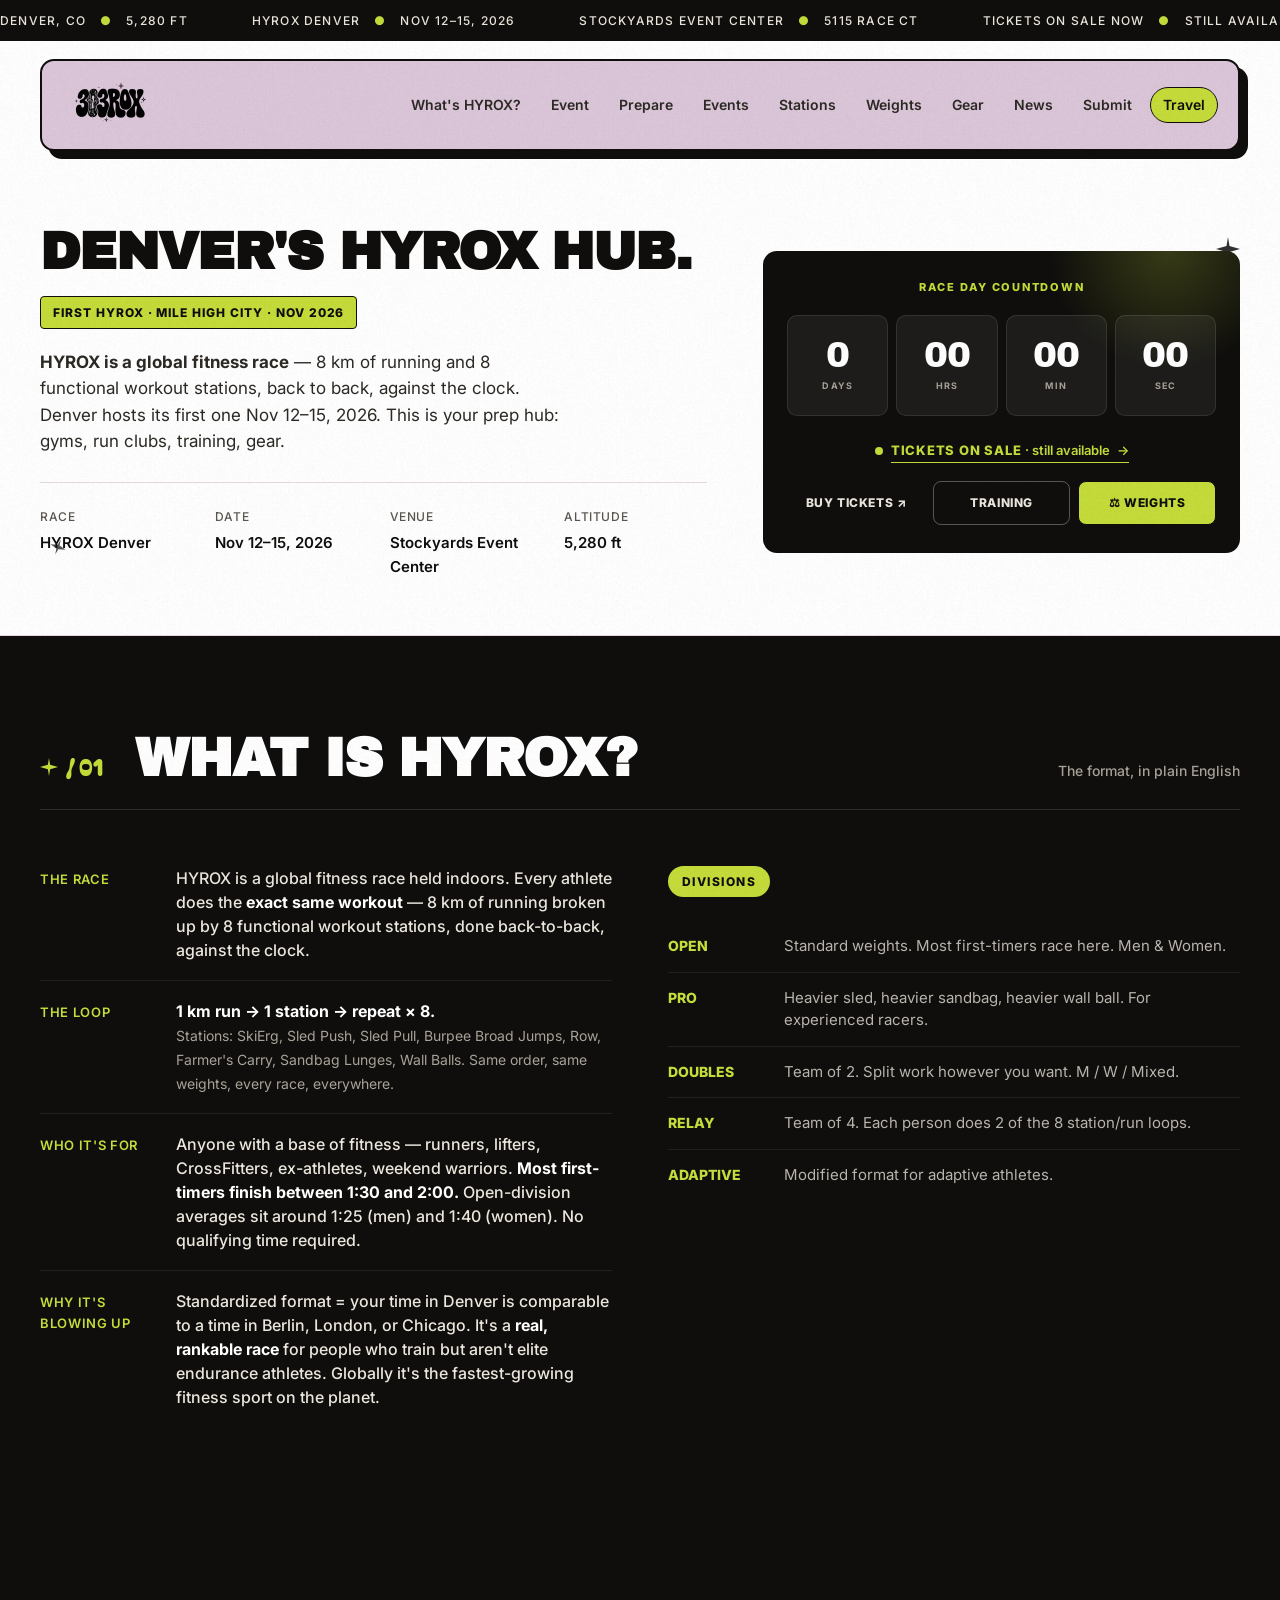
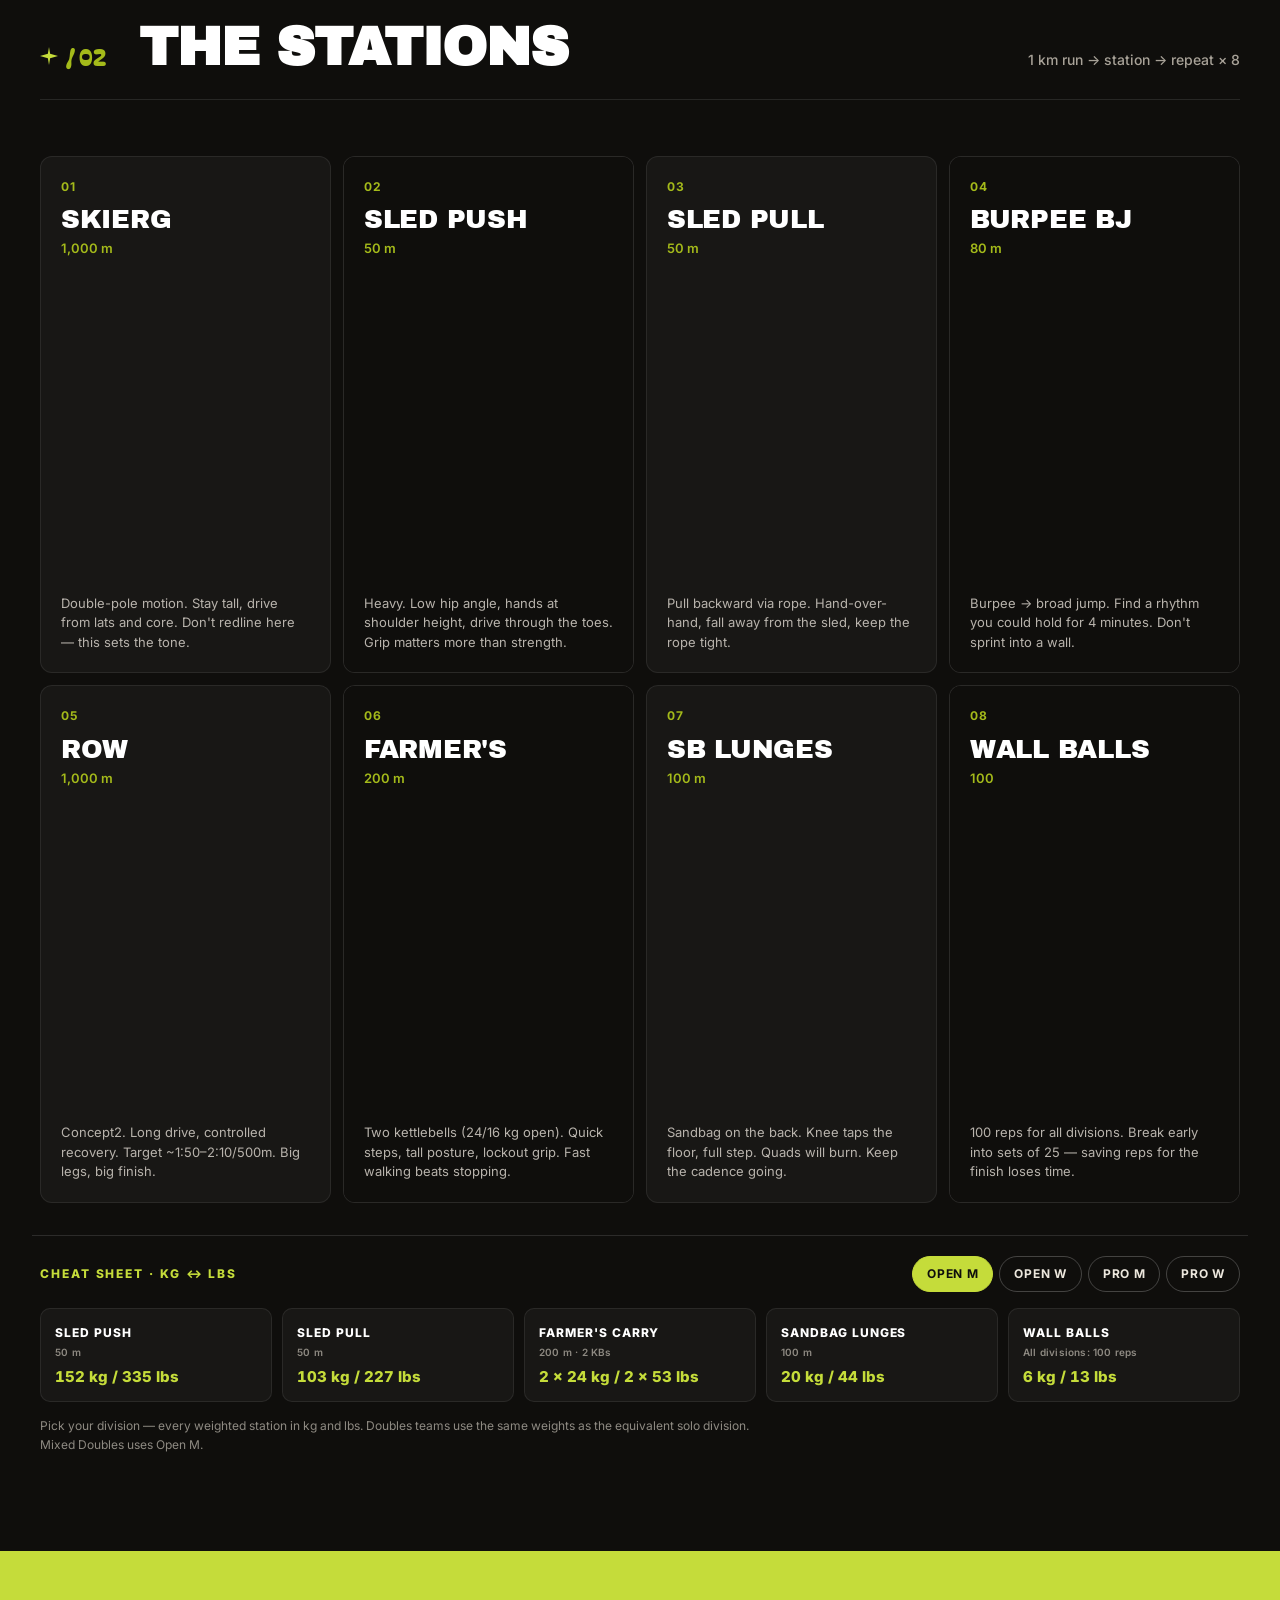
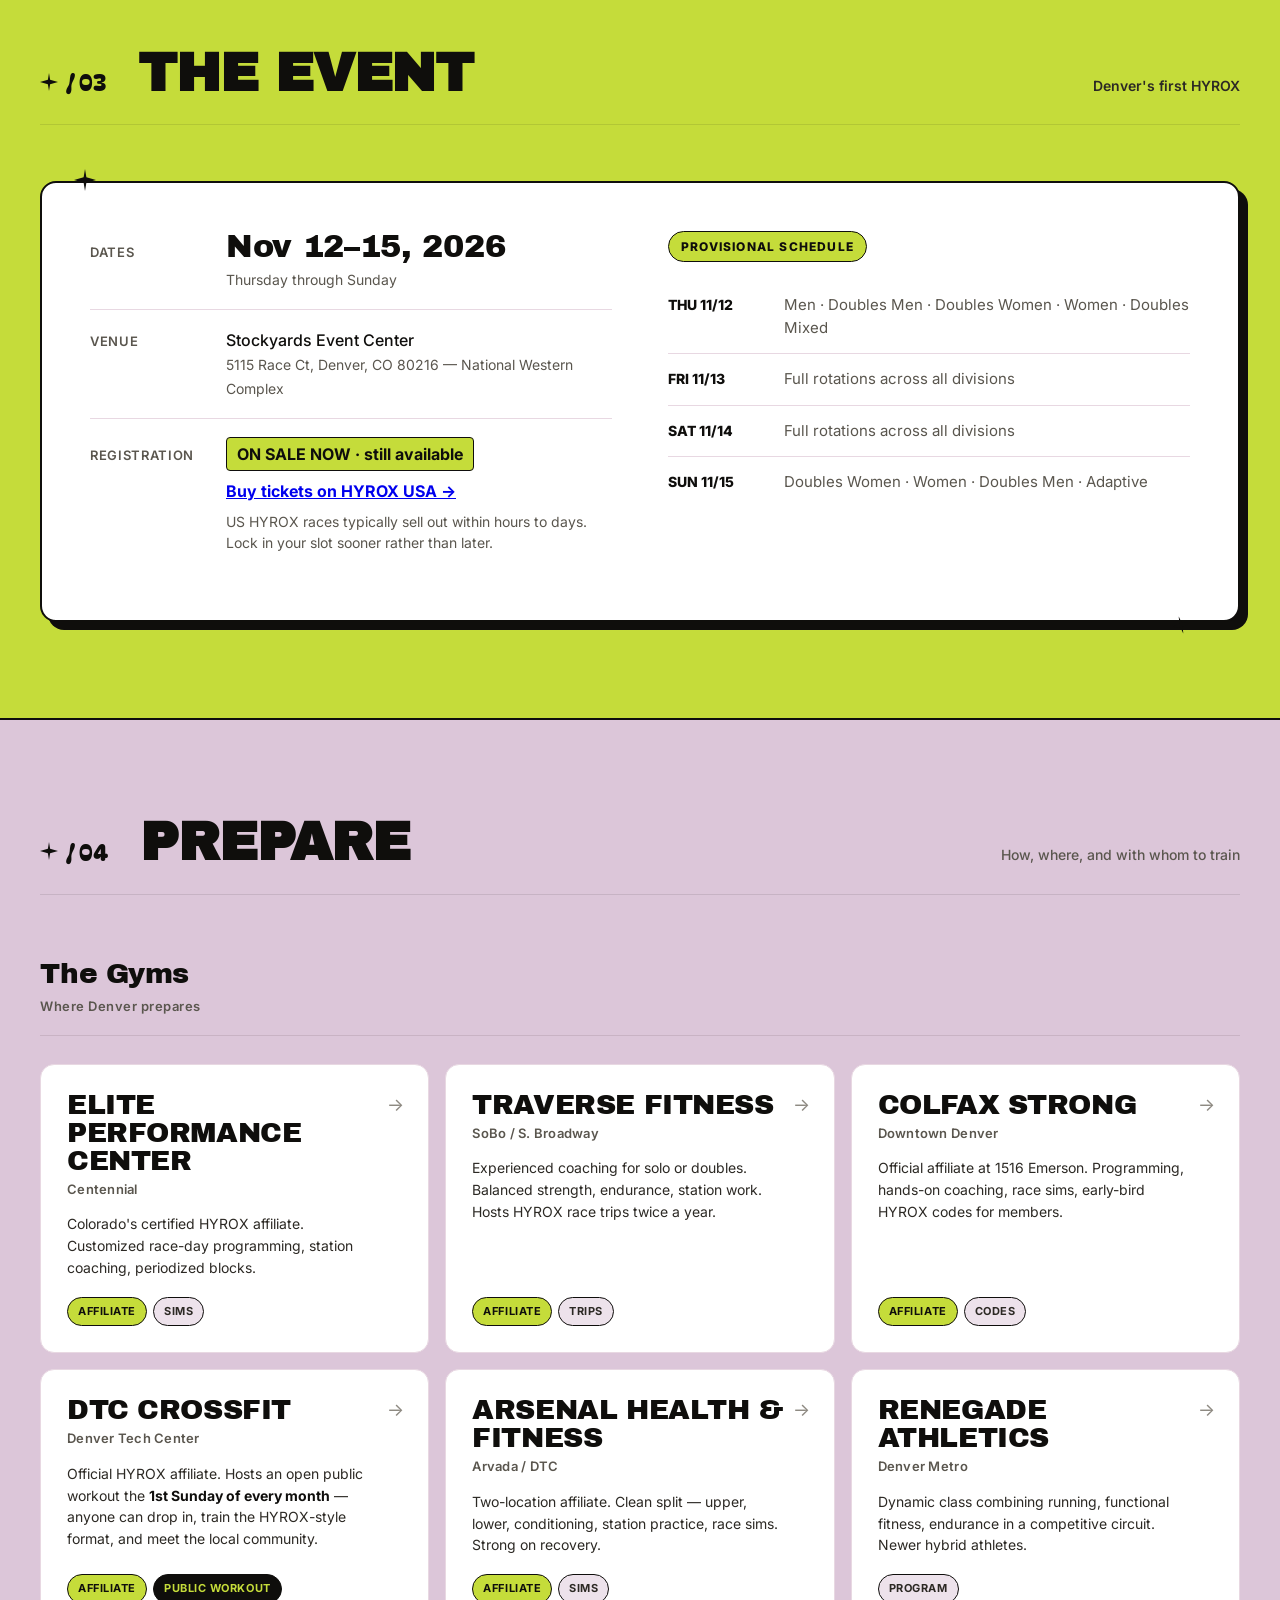
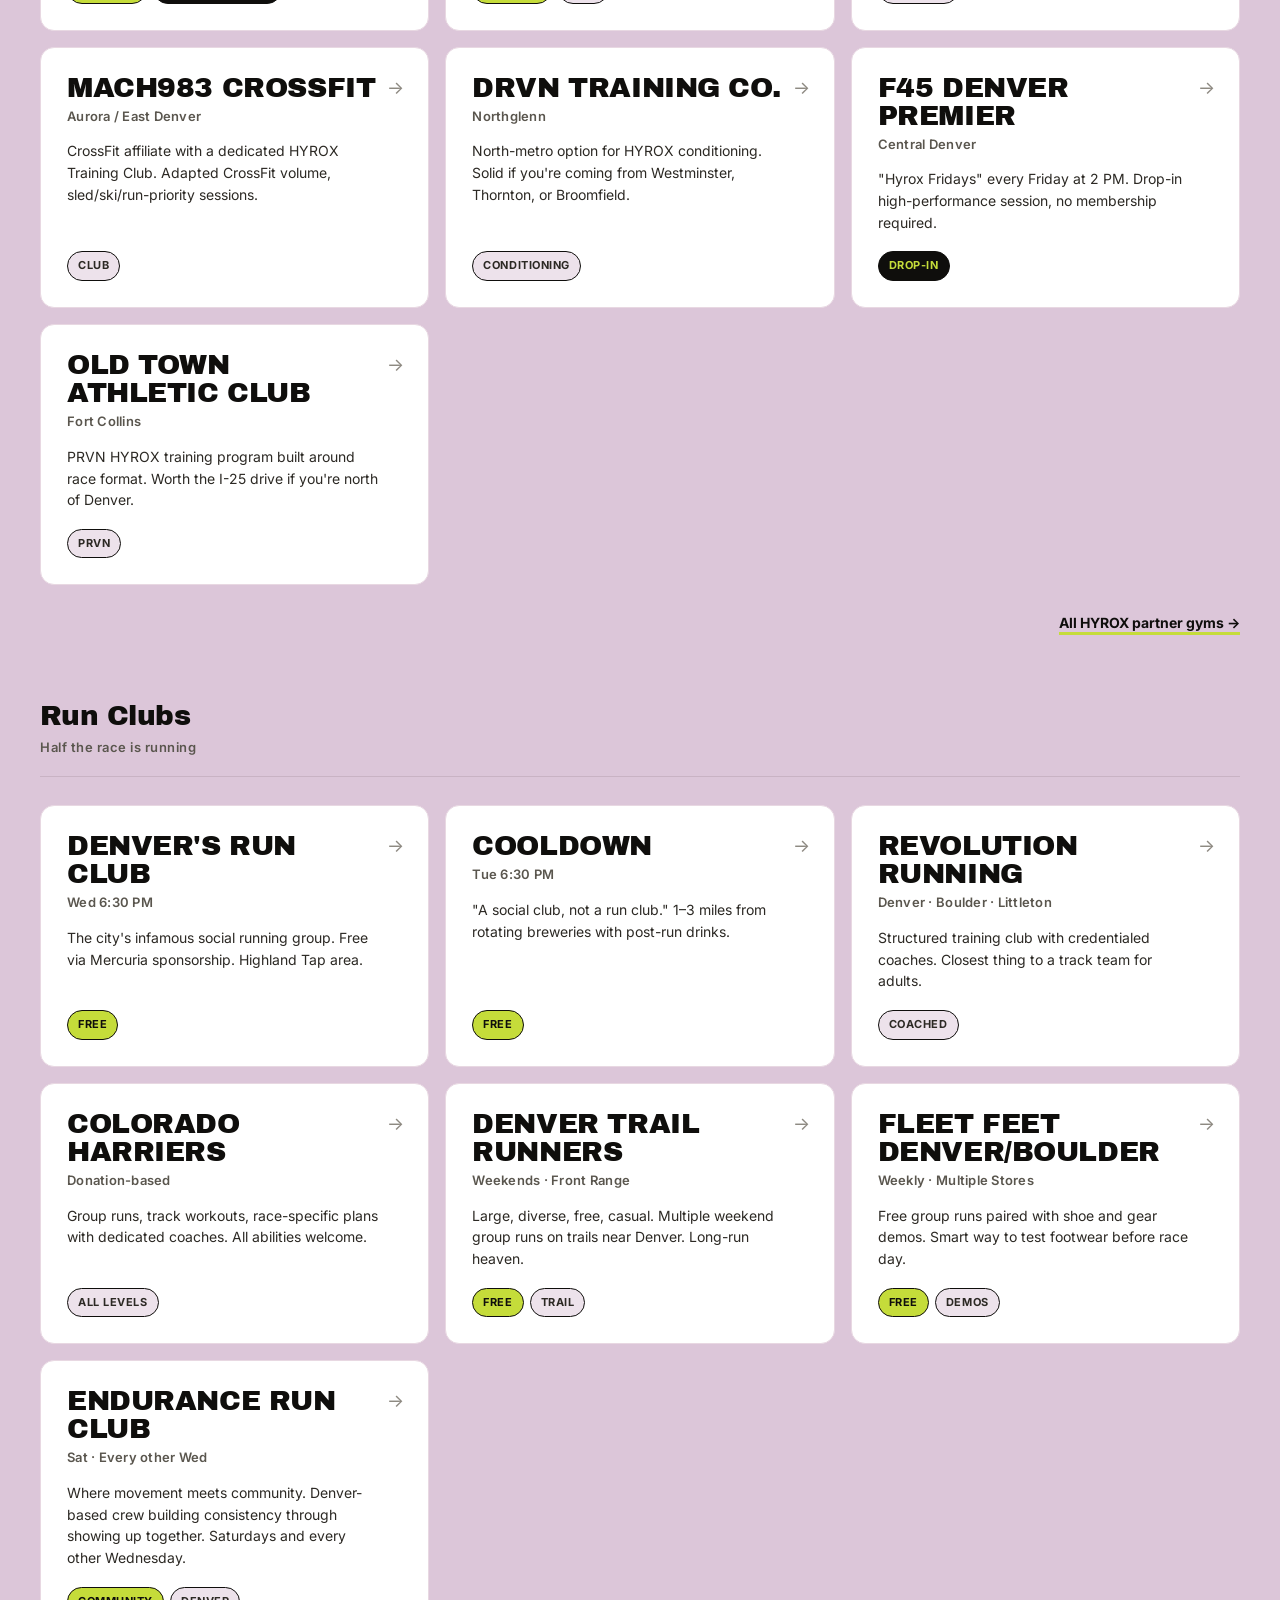
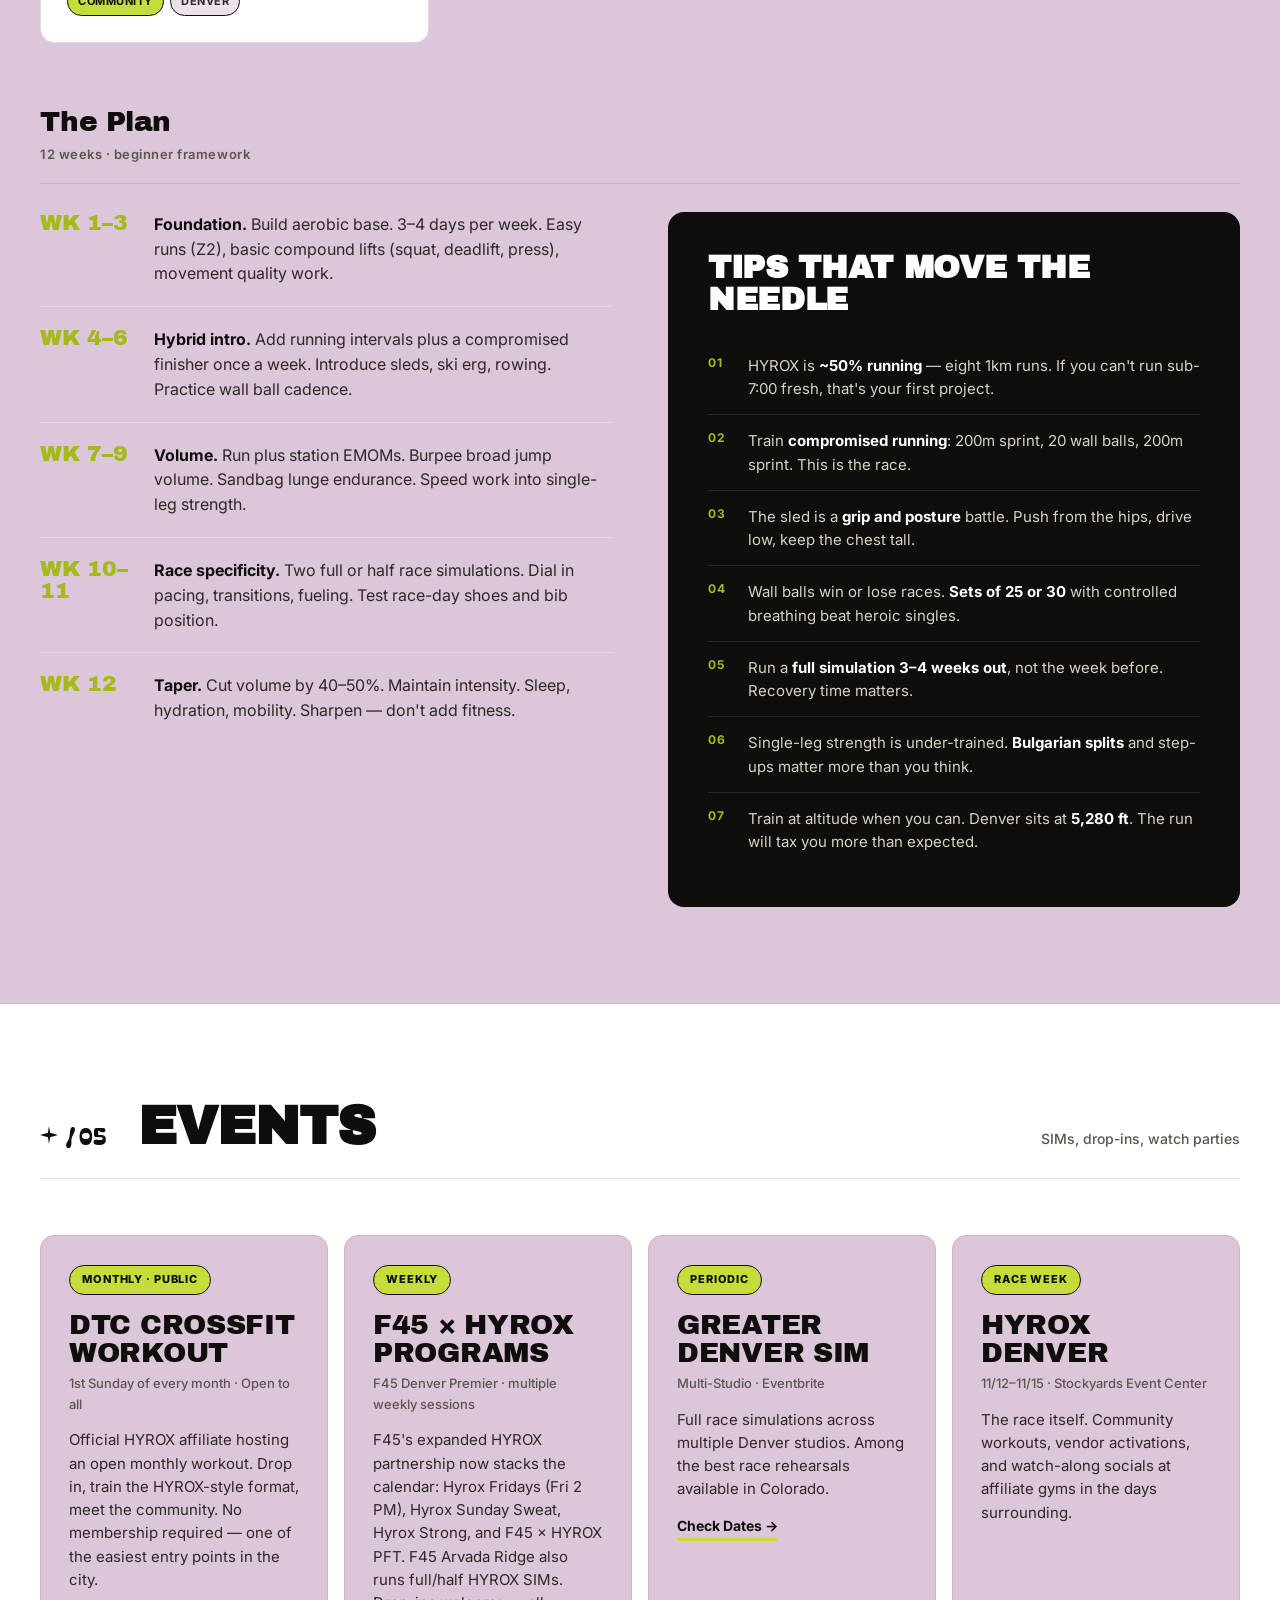
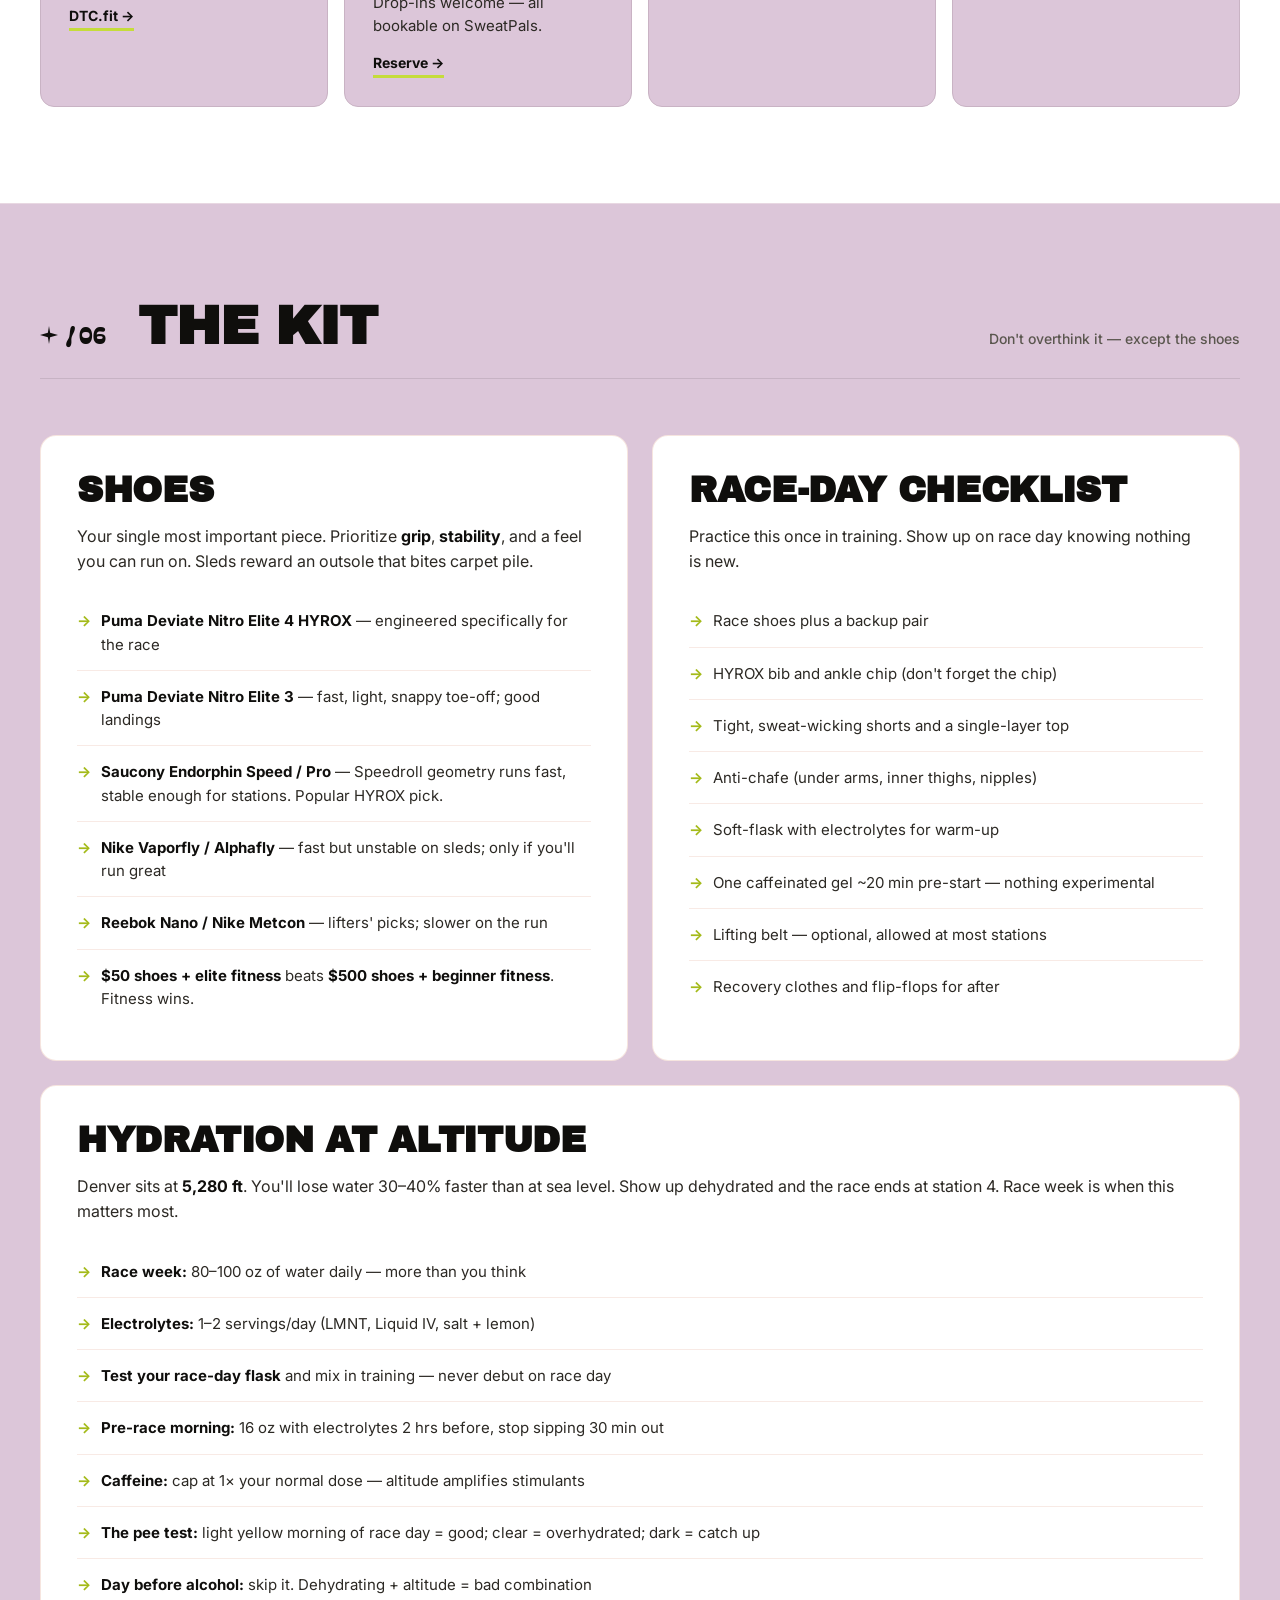
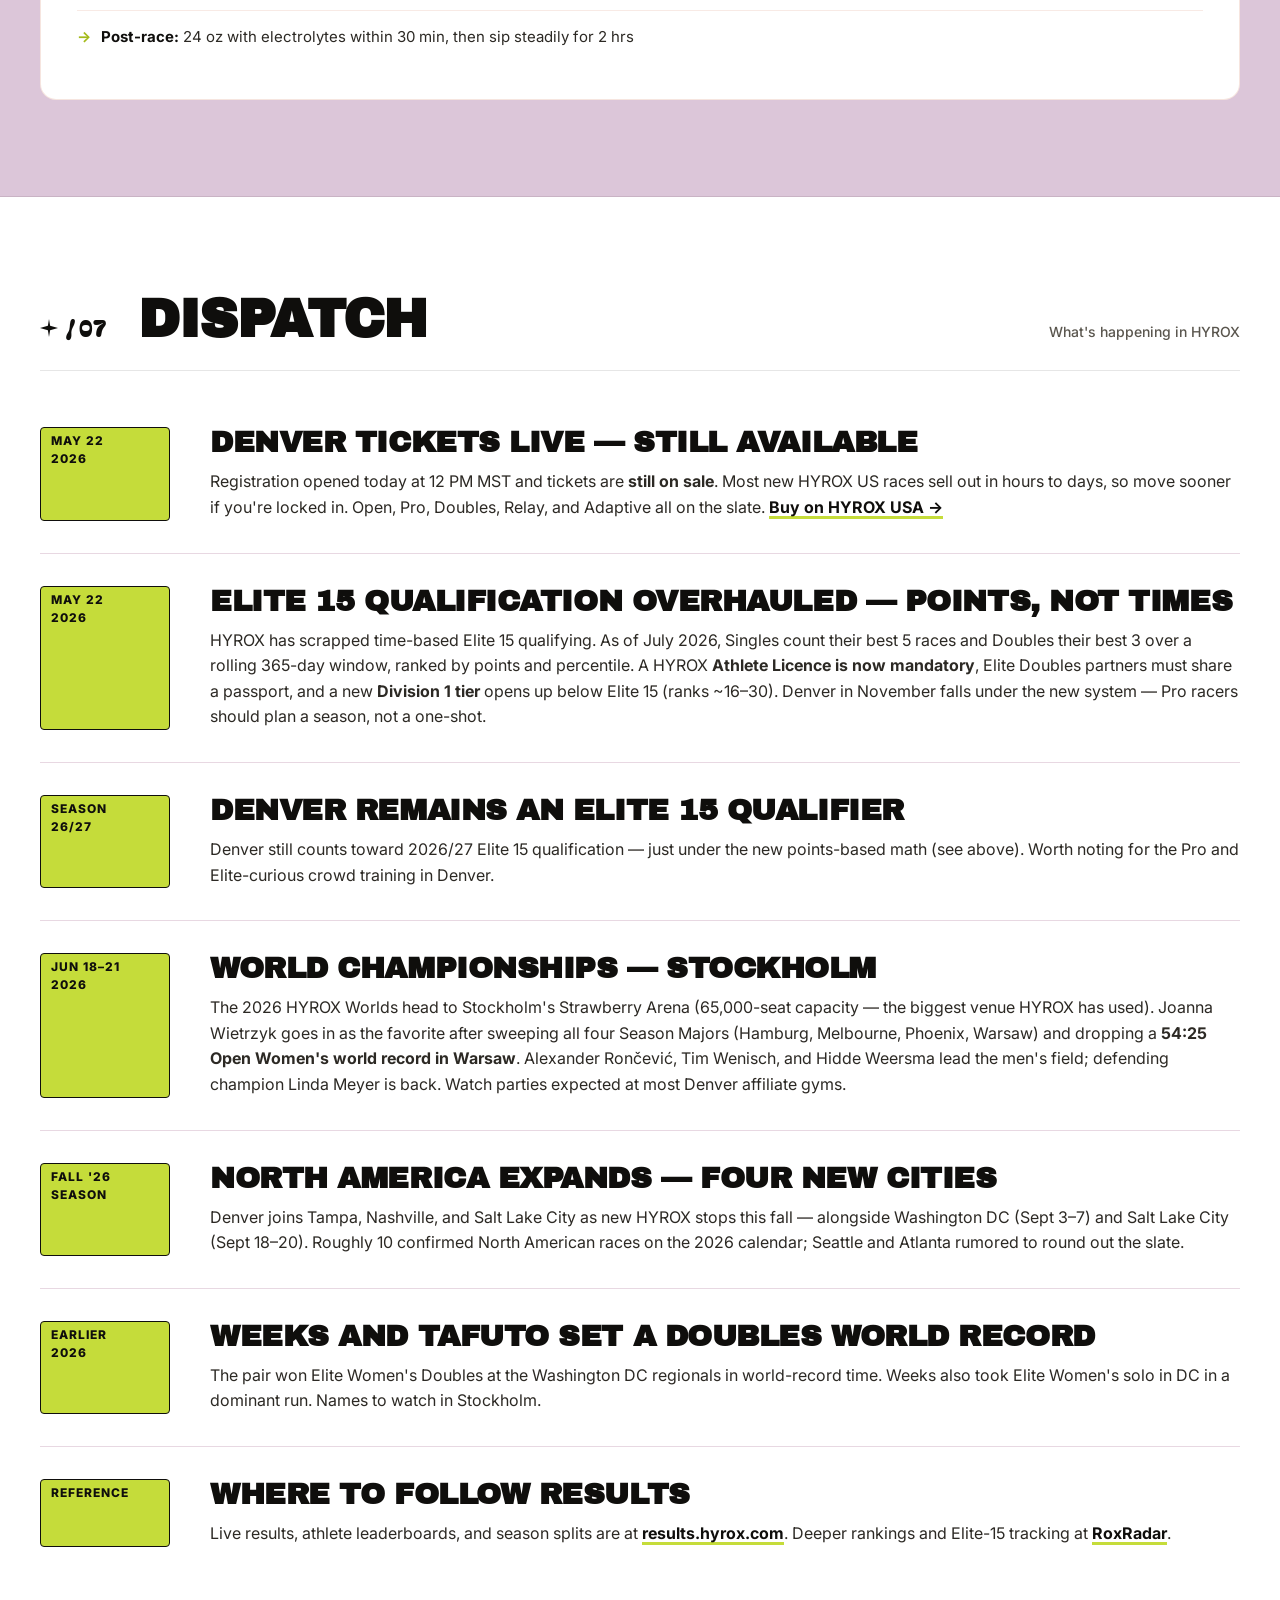
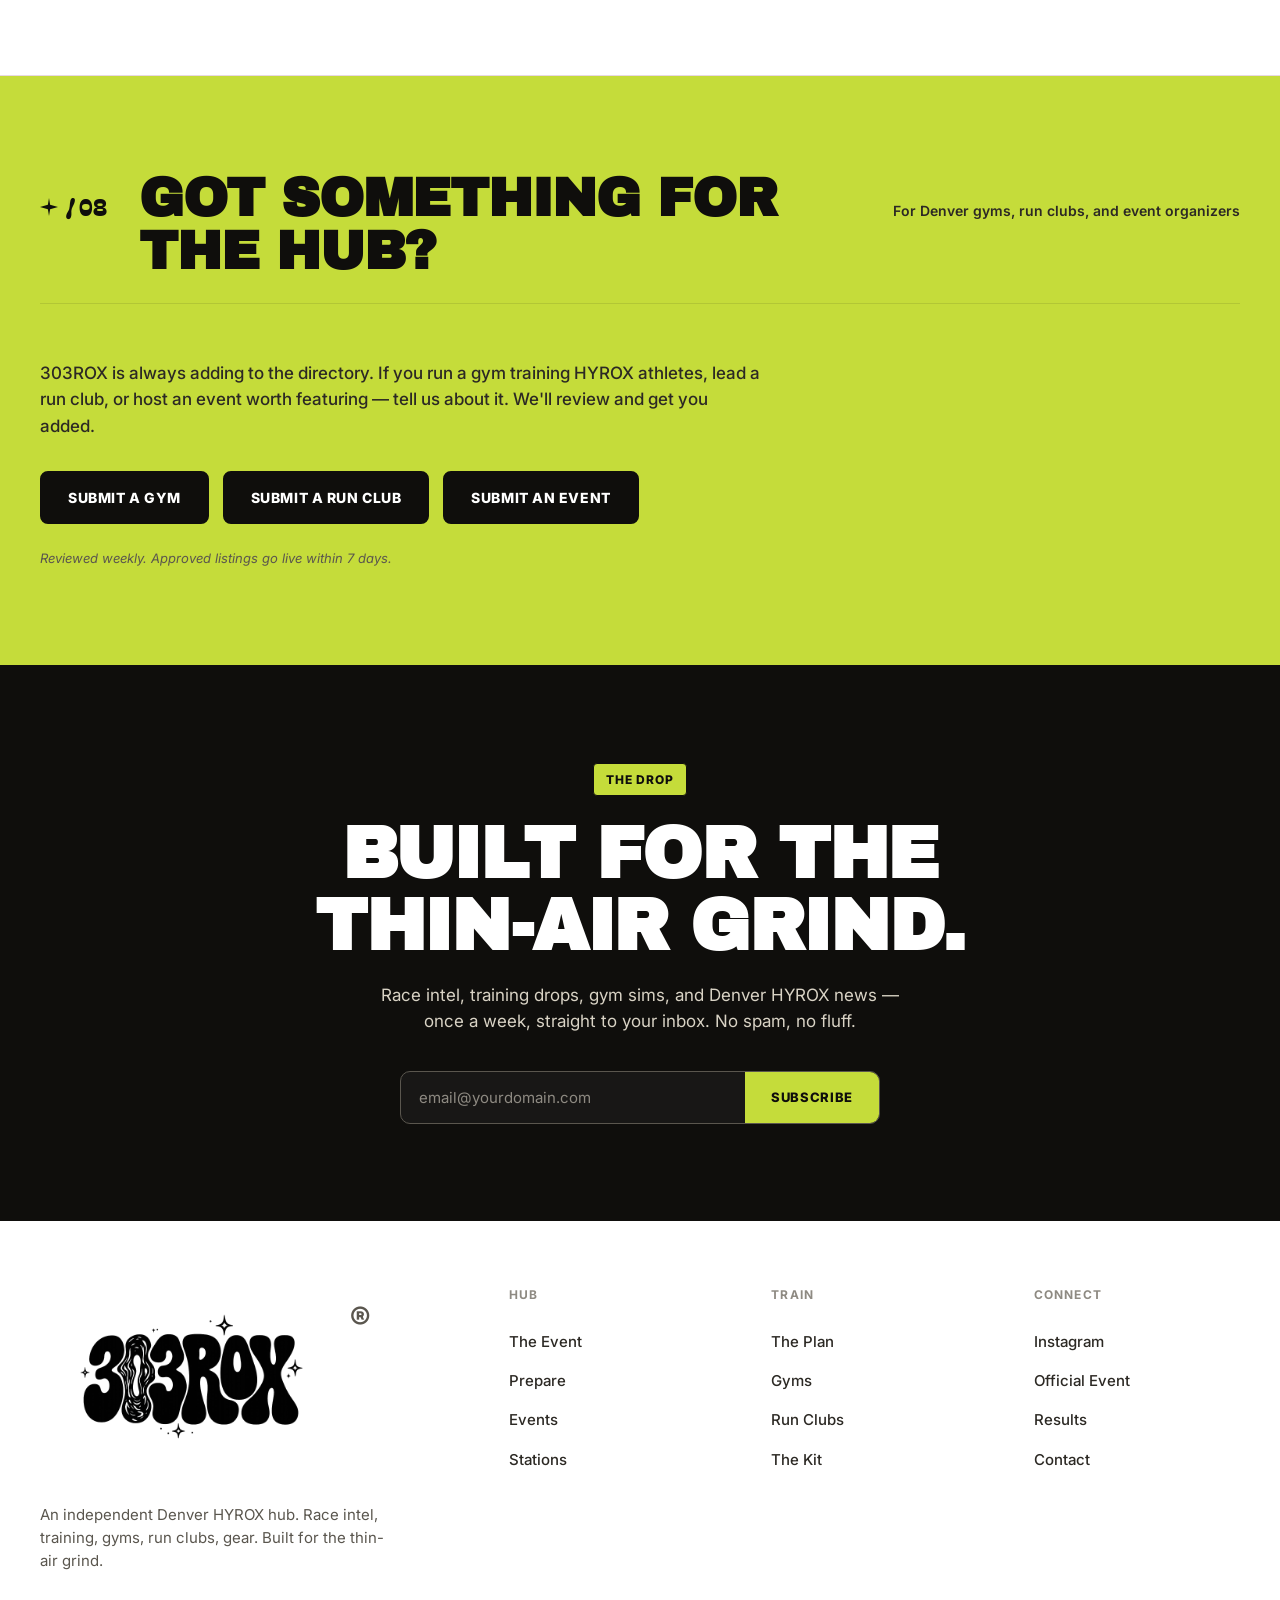
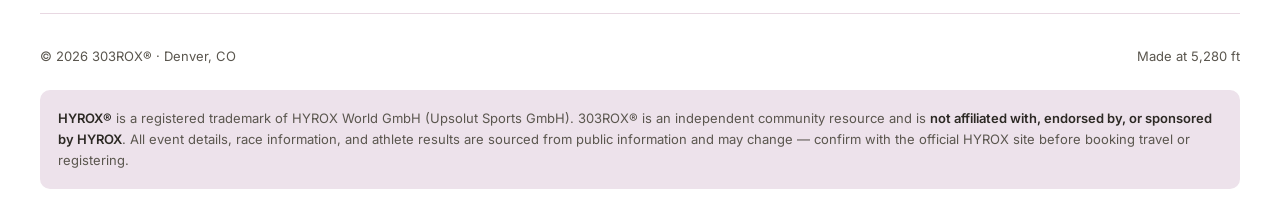
==== index.html @ 3580723c "Wire burpee-bj video into Station 04 card" ====
<!DOCTYPE html>
<html lang="en">
<head>
<meta charset="UTF-8">
<meta name="viewport" content="width=device-width, initial-scale=1.0">

<!-- PRIMARY SEO -->
<title>303ROX® — Denver's HYROX hub | Race intel, gyms, training, gear</title>
<meta name="description" content="The independent guide to HYROX in Denver. Race intel for Nov 12–15, 2026, the 10+ local gyms training for it, run clubs, a 12-week plan, gear, and race-week news. Built for Denver athletes.">
<meta name="keywords" content="HYROX Denver, HYROX 2026, Denver fitness racing, hybrid fitness Denver, HYROX training Denver, HYROX gyms Denver, Stockyards Event Center, 303ROX, Mile High HYROX">
<meta name="author" content="303ROX">
<meta name="robots" content="index, follow, max-image-preview:large">
<link rel="canonical" href="https://303rox.com/">

<!-- OPEN GRAPH (Facebook, LinkedIn, IG link previews) -->
<meta property="og:type" content="website">
<meta property="og:site_name" content="303ROX">
<meta property="og:title" content="303ROX® — Denver's HYROX hub">
<meta property="og:description" content="The independent guide to HYROX in Denver. Race Nov 12–15, 2026. 10+ local gyms, run clubs, 12-week training plan, gear, race-week news.">
<meta property="og:url" content="https://303rox.com/">
<meta property="og:image" content="https://303rox.com/og-image-v2.png">
<meta property="og:image:width" content="1200">
<meta property="og:image:height" content="630">
<meta property="og:image:type" content="image/png">
<meta property="og:image:alt" content="303ROX — Denver's independent HYROX hub. November 12–15, 2026.">
<meta property="og:locale" content="en_US">

<!-- TWITTER CARD -->
<meta name="twitter:card" content="summary_large_image">
<meta name="twitter:title" content="303ROX® — Denver's HYROX hub">
<meta name="twitter:description" content="Independent guide to HYROX in Denver. Race Nov 12–15, 2026. Gyms, run clubs, training, gear.">
<meta name="twitter:image" content="https://303rox.com/og-image-v2.png">

<!-- FAVICON -->
<link rel="icon" type="image/png" sizes="32x32" href="/favicon-32.png">
<link rel="icon" type="image/png" sizes="512x512" href="/favicon-512.png">
<link rel="icon" type="image/x-icon" href="/favicon.ico">
<link rel="apple-touch-icon" sizes="180x180" href="/apple-touch-icon.png">
<meta name="theme-color" content="#dcc6d9">

<!-- SCHEMA.ORG STRUCTURED DATA -->
<script type="application/ld+json">
{
  "@context": "https://schema.org",
  "@graph": [
    {
      "@type": "WebSite",
      "@id": "https://303rox.com/#website",
      "url": "https://303rox.com/",
      "name": "303ROX",
      "description": "Denver's independent HYROX hub — race intel, gyms, run clubs, training, gear.",
      "inLanguage": "en-US"
    },
    {
      "@type": "Organization",
      "@id": "https://303rox.com/#org",
      "name": "303ROX",
      "url": "https://303rox.com/",
      "logo": "https://303rox.com/303rox-logo-fixed-black-clean.png",
      "sameAs": ["https://www.instagram.com/clear.vsn/"]
    },
    {
      "@type": "SportsEvent",
      "name": "HYROX Denver 2026",
      "startDate": "2026-11-12",
      "endDate": "2026-11-15",
      "eventStatus": "https://schema.org/EventScheduled",
      "eventAttendanceMode": "https://schema.org/OfflineEventAttendanceMode",
      "description": "Denver's first HYROX — the global fitness racing series comes to the Mile High City. 8 km running + 8 functional stations.",
      "location": {
        "@type": "Place",
        "name": "Stockyards Event Center",
        "address": {
          "@type": "PostalAddress",
          "streetAddress": "5115 Race Ct",
          "addressLocality": "Denver",
          "addressRegion": "CO",
          "postalCode": "80216",
          "addressCountry": "US"
        }
      },
      "organizer": {
        "@type": "Organization",
        "name": "HYROX",
        "url": "https://hyrox.com/event/hyrox-denver/"
      },
      "url": "https://hyrox.com/event/hyrox-denver/"
    }
  ]
}
</script>

<link rel="preconnect" href="https://fonts.googleapis.com">
<link rel="preconnect" href="https://fonts.gstatic.com" crossorigin>
<link href="https://fonts.googleapis.com/css2?family=Anton&family=Archivo+Black&family=Bagel+Fat+One&family=Inter:wght@400;500;600;700;800;900&display=swap" rel="stylesheet">
<link rel="stylesheet" href="styles.css?v=20260609-wallballs">
</head>
<body>

<!-- ============ SVG DISTORTION FILTERS for melty logo ============ -->
<svg width="0" height="0" style="position:absolute" aria-hidden="true">
  <defs>
    <filter id="melt" x="-10%" y="-10%" width="120%" height="120%">
      <feTurbulence type="fractalNoise" baseFrequency="0.022 0.018" numOctaves="2" seed="4" result="noise"/>
      <feDisplacementMap in="SourceGraphic" in2="noise" scale="9" xChannelSelector="R" yChannelSelector="G"/>
    </filter>
    <filter id="melt-strong" x="-10%" y="-10%" width="120%" height="120%">
      <feTurbulence type="fractalNoise" baseFrequency="0.018 0.012" numOctaves="2" seed="6" result="noise"/>
      <feDisplacementMap in="SourceGraphic" in2="noise" scale="14" xChannelSelector="R" yChannelSelector="G"/>
    </filter>
  </defs>
</svg>

<!-- ============ TICKER (single scrolling bar — tagline, updated, marketing) ============ -->
<div class="ticker">
  <div class="ticker-track">
    <span class="ticker-item">DENVER, CO <span class="ticker-dot">●</span> 5,280 FT</span>
    <span class="ticker-item">HYROX DENVER <span class="ticker-dot">●</span> NOV 12–15, 2026</span>
    <span class="ticker-item">STOCKYARDS EVENT CENTER <span class="ticker-dot">●</span> 5115 RACE CT</span>
    <span class="ticker-item">TICKETS ON SALE NOW <span class="ticker-dot">●</span> STILL AVAILABLE</span>
    <span class="ticker-item">UPDATED <span class="last-updated">MAY 25, 2026</span></span>
    <span class="ticker-item">DENVER, CO <span class="ticker-dot">●</span> 5,280 FT</span>
    <span class="ticker-item">HYROX DENVER <span class="ticker-dot">●</span> NOV 12–15, 2026</span>
    <span class="ticker-item">STOCKYARDS EVENT CENTER <span class="ticker-dot">●</span> 5115 RACE CT</span>
    <span class="ticker-item">TICKETS ON SALE NOW <span class="ticker-dot">●</span> STILL AVAILABLE</span>
    <span class="ticker-item">UPDATED <span class="last-updated">MAY 25, 2026</span></span>
  </div>
</div>

<!-- ============ NAVBAR (boxed, with logo on left) ============ -->
<div class="subnav-frame">
  <nav class="subnav">
    <a href="#" class="nav-logo" aria-label="303ROX home">
      <img src="303rox-logo-fixed-black-clean.png" alt="303ROX" width="96" height="64">
    </a>
    <div class="nav-links">
      <a href="#what">What's HYROX?</a>
      <a href="#event">Event</a>
      <a href="#prepare">Prepare</a>
      <a href="#events">Events</a>
      <a href="#stations">Stations</a>
      <a href="#weights">Weights</a>
      <a href="#gear">Gear</a>
      <a href="#news">News</a>
      <a href="#submit">Submit</a>
      <a href="/travel.html" class="nav-travel">Travel</a>
    </div>
  </nav>
</div>

<!-- ============ HERO ============ -->
<section class="hero" id="top">
  <div class="hero-grid">
    <div>
      <h1 class="hero-title">Denver's HYROX hub.</h1>
      <div class="eyebrow">First HYROX · Mile High City · Nov 2026</div>
      <p class="hero-lead"><strong>HYROX is a global fitness race</strong> — 8 km of running and 8 functional workout stations, back to back, against the clock. Denver hosts its first one Nov 12–15, 2026. This is your prep hub: gyms, run clubs, training, gear.</p>
      <div class="hero-meta">
        <div class="hero-meta-item">
          <span class="hero-meta-label">Race</span>
          <span class="hero-meta-value">HYROX Denver</span>
        </div>
        <div class="hero-meta-item">
          <span class="hero-meta-label">Date</span>
          <span class="hero-meta-value">Nov 12–15, 2026</span>
        </div>
        <div class="hero-meta-item">
          <span class="hero-meta-label">Venue</span>
          <span class="hero-meta-value">Stockyards Event Center</span>
        </div>
        <div class="hero-meta-item">
          <span class="hero-meta-label">Altitude</span>
          <span class="hero-meta-value">5,280 ft</span>
        </div>
      </div>
    </div>
    <div>
      <div class="countdown-bare">
        <div class="countdown-label">Race Day Countdown</div>
        <div class="countdown" id="countdown">
          <div class="cd-cell"><div class="cd-num" id="cd-days">—</div><div class="cd-label">Days</div></div>
          <div class="cd-cell"><div class="cd-num" id="cd-hours">—</div><div class="cd-label">Hrs</div></div>
          <div class="cd-cell"><div class="cd-num" id="cd-mins">—</div><div class="cd-label">Min</div></div>
          <div class="cd-cell"><div class="cd-num" id="cd-secs">—</div><div class="cd-label">Sec</div></div>
        </div>
        <div class="hero-sale-line">
          <span class="pulse" aria-hidden="true"></span>
          <a href="https://usa.hyrox.com/event/hyrox-denver-season-26-27-tnrcsg" target="_blank" rel="noopener"><strong>Tickets on sale</strong> · still available <span class="hero-sale-arrow">→</span></a>
        </div>
        <div class="hero-cta">
          <a class="btn btn-buy" href="https://usa.hyrox.com/event/hyrox-denver-season-26-27-tnrcsg" target="_blank" rel="noopener">Buy tickets ↗</a>
          <a class="btn btn-ghost" href="#training">Training</a>
          <a class="btn btn-weights" href="#weights" aria-label="Jump to weights cheat sheet">⚖ Weights</a>
        </div>
      </div>
    </div>
  </div>
</section>

<!-- ============ WHAT IS HYROX ============ -->
<section id="what">
  <div class="container">
    <div class="section-head">
      <div class="section-num">/ 01</div>
      <h2 class="section-title">What is HYROX?</h2>
      <div class="section-sub">The format, in plain English</div>
    </div>

    <div class="race-grid">
      <div class="race-info">
        <div class="race-info-row">
          <div class="race-info-label">The race</div>
          <div class="race-info-value">HYROX is a global fitness race held indoors. Every athlete does the <strong>exact same workout</strong> — 8 km of running broken up by 8 functional workout stations, done back-to-back, against the clock.</div>
        </div>
        <div class="race-info-row">
          <div class="race-info-label">The loop</div>
          <div class="race-info-value"><strong>1 km run → 1 station → repeat × 8.</strong><br><span class="light">Stations: SkiErg, Sled Push, Sled Pull, Burpee Broad Jumps, Row, Farmer's Carry, Sandbag Lunges, Wall Balls. Same order, same weights, every race, everywhere.</span></div>
        </div>
        <div class="race-info-row">
          <div class="race-info-label">Who it's for</div>
          <div class="race-info-value">Anyone with a base of fitness — runners, lifters, CrossFitters, ex-athletes, weekend warriors. <strong>Most first-timers finish between 1:30 and 2:00.</strong> Open-division averages sit around 1:25 (men) and 1:40 (women). No qualifying time required.</div>
        </div>
        <div class="race-info-row">
          <div class="race-info-label">Why it's blowing up</div>
          <div class="race-info-value">Standardized format = your time in Denver is comparable to a time in Berlin, London, or Chicago. It's a <strong>real, rankable race</strong> for people who train but aren't elite endurance athletes. Globally it's the fastest-growing fitness sport on the planet.</div>
        </div>
      </div>
      <div>
        <div class="schedule-head">Divisions</div>
        <div class="schedule-row">
          <div class="schedule-date">OPEN</div>
          <div class="schedule-content">Standard weights. Most first-timers race here. Men &amp; Women.</div>
        </div>
        <div class="schedule-row">
          <div class="schedule-date">PRO</div>
          <div class="schedule-content">Heavier sled, heavier sandbag, heavier wall ball. For experienced racers.</div>
        </div>
        <div class="schedule-row">
          <div class="schedule-date">DOUBLES</div>
          <div class="schedule-content">Team of 2. Split work however you want. M / W / Mixed.</div>
        </div>
        <div class="schedule-row">
          <div class="schedule-date">RELAY</div>
          <div class="schedule-content">Team of 4. Each person does 2 of the 8 station/run loops.</div>
        </div>
        <div class="schedule-row">
          <div class="schedule-date">ADAPTIVE</div>
          <div class="schedule-content">Modified format for adaptive athletes.</div>
        </div>
      </div>
    </div>
  </div>
</section>

<!-- ============ STATIONS ============ -->
<section id="stations">
  <div class="container">
    <div class="section-head">
      <div class="section-num">/ 02</div>
      <h2 class="section-title">The Stations</h2>
      <div class="section-sub">1 km run → station → repeat × 8</div>
    </div>

    <div class="stations">
      <div class="station">
        <div class="station-num">01</div>
        <div class="station-name">SkiErg</div>
        <div class="station-dist">1,000 m</div>
        <div class="station-desc">Double-pole motion. Stay tall, drive from lats and core. Don't redline here — this sets the tone.</div>
      </div>
      <div class="station has-video">
        <div class="station-bg" aria-hidden="true">
          <video
            src="videos/stations/sled-push.mp4"
            autoplay
            muted
            loop
            playsinline
            preload="metadata"></video>
          <div class="station-bg-tint"></div>
        </div>
        <div class="station-num">02</div>
        <div class="station-name">Sled Push</div>
        <div class="station-dist">50 m</div>
        <div class="station-desc">Heavy. Low hip angle, hands at shoulder height, drive through the toes. Grip matters more than strength.</div>
      </div>
      <div class="station">
        <div class="station-num">03</div>
        <div class="station-name">Sled Pull</div>
        <div class="station-dist">50 m</div>
        <div class="station-desc">Pull backward via rope. Hand-over-hand, fall away from the sled, keep the rope tight.</div>
      </div>
      <div class="station has-video">
        <div class="station-bg" aria-hidden="true">
          <video
            src="videos/stations/burpee-bj.mp4"
            autoplay
            muted
            loop
            playsinline
            preload="metadata"></video>
          <div class="station-bg-tint"></div>
        </div>
        <div class="station-num">04</div>
        <div class="station-name">Burpee BJ</div>
        <div class="station-dist">80 m</div>
        <div class="station-desc">Burpee → broad jump. Find a rhythm you could hold for 4 minutes. Don't sprint into a wall.</div>
      </div>
      <div class="station">
        <div class="station-num">05</div>
        <div class="station-name">Row</div>
        <div class="station-dist">1,000 m</div>
        <div class="station-desc">Concept2. Long drive, controlled recovery. Target ~1:50–2:10/500m. Big legs, big finish.</div>
      </div>
      <div class="station has-video">
        <div class="station-bg" aria-hidden="true">
          <video
            src="videos/stations/farmers-carry.mp4"
            autoplay
            muted
            loop
            playsinline
            preload="metadata"></video>
          <div class="station-bg-tint"></div>
        </div>
        <div class="station-num">06</div>
        <div class="station-name">Farmer's</div>
        <div class="station-dist">200 m</div>
        <div class="station-desc">Two kettlebells (24/16 kg open). Quick steps, tall posture, lockout grip. Fast walking beats stopping.</div>
      </div>
      <div class="station">
        <div class="station-num">07</div>
        <div class="station-name">SB Lunges</div>
        <div class="station-dist">100 m</div>
        <div class="station-desc">Sandbag on the back. Knee taps the floor, full step. Quads will burn. Keep the cadence going.</div>
      </div>
      <div class="station has-video">
        <div class="station-bg" aria-hidden="true">
          <video
            src="videos/stations/wall-balls.mp4"
            autoplay
            muted
            loop
            playsinline
            preload="metadata"></video>
          <div class="station-bg-tint"></div>
        </div>
        <div class="station-num">08</div>
        <div class="station-name">Wall Balls</div>
        <div class="station-dist">100</div>
        <div class="station-desc">100 reps for all divisions. Break early into sets of 25 — saving reps for the finish loses time.</div>
      </div>
    </div>
  </div>

  <!-- ============ DIVISION WEIGHT CHEAT SHEET ============ -->
  <div class="cheat" id="weights" aria-label="HYROX station weights by division">
    <div class="cheat-inner">
      <div class="cheat-head">
        <span class="cheat-label">Cheat Sheet · kg ↔ lbs</span>
        <div class="cheat-tabs" role="tablist">
          <button type="button" class="cheat-tab is-active" data-div="open-m" role="tab" aria-selected="true">Open M</button>
          <button type="button" class="cheat-tab" data-div="open-w" role="tab" aria-selected="false">Open W</button>
          <button type="button" class="cheat-tab" data-div="pro-m" role="tab" aria-selected="false">Pro M</button>
          <button type="button" class="cheat-tab" data-div="pro-w" role="tab" aria-selected="false">Pro W</button>
        </div>
      </div>
      <div class="cheat-grid" id="cheat-grid" role="tabpanel" aria-live="polite"></div>
      <div class="cheat-foot">Pick your division — every weighted station in kg and lbs. Doubles teams use the same weights as the equivalent solo division. Mixed Doubles uses Open M.</div>
    </div>
  </div>
</section>

<!-- ============ RACE SECTION ============ -->
<section id="event">
  <div class="container">
    <div class="section-head">
      <div class="section-num">/ 03</div>
      <h2 class="section-title">The Event</h2>
      <div class="section-sub">Denver's first HYROX</div>
    </div>

    <div class="race-grid">
      <div class="race-info">
        <div class="race-info-row">
          <div class="race-info-label">Dates</div>
          <div class="race-info-value"><span class="big">Nov 12–15, 2026</span><span class="light">Thursday through Sunday</span></div>
        </div>
        <div class="race-info-row">
          <div class="race-info-label">Venue</div>
          <div class="race-info-value">Stockyards Event Center<br><span class="light">5115 Race Ct, Denver, CO 80216 — National Western Complex</span></div>
        </div>
        <div class="race-info-row">
          <div class="race-info-label">Registration</div>
          <div class="race-info-value"><strong style="background:var(--lime); padding:4px 10px; border-radius:4px; border:1.5px solid var(--ink); display:inline-block; margin-bottom:8px;">ON SALE NOW · still available</strong><br><a href="https://usa.hyrox.com/event/hyrox-denver-season-26-27-tnrcsg" target="_blank" rel="noopener" style="font-weight:700; text-decoration:underline;">Buy tickets on HYROX USA →</a><br><span class="light" style="margin-top:8px; display:inline-block;">US HYROX races typically sell out within hours to days. Lock in your slot sooner rather than later.</span></div>
        </div>
      </div>
      <div>
        <div class="schedule-head">Provisional Schedule</div>
        <div class="schedule-row">
          <div class="schedule-date">THU 11/12</div>
          <div class="schedule-content">Men · Doubles Men · Doubles Women · Women · Doubles Mixed</div>
        </div>
        <div class="schedule-row">
          <div class="schedule-date">FRI 11/13</div>
          <div class="schedule-content">Full rotations across all divisions</div>
        </div>
        <div class="schedule-row">
          <div class="schedule-date">SAT 11/14</div>
          <div class="schedule-content">Full rotations across all divisions</div>
        </div>
        <div class="schedule-row">
          <div class="schedule-date">SUN 11/15</div>
          <div class="schedule-content">Doubles Women · Women · Doubles Men · Adaptive</div>
        </div>
      </div>
    </div>
  </div>
</section>

<!-- ============ PREPARE (gyms + clubs + training combined) ============ -->
<section id="prepare">
  <div class="container">
    <div class="section-head">
      <div class="section-num">/ 04</div>
      <h2 class="section-title">Prepare</h2>
      <div class="section-sub">How, where, and with whom to train</div>
    </div>

    <!-- ===== Sub: Gyms ===== -->
    <div class="sub-head" id="gyms">
      <div class="sub-eyebrow">The Gyms</div>
      <div class="sub-sub">Where Denver prepares</div>
    </div>
    <div class="directory">
      <a class="directory-row" href="https://eliteperformcenter.com/pages/hyrox-gyms-elite-performance-center" target="_blank" rel="noopener">
        <div class="directory-num">01</div>
        <div><div class="directory-name">Elite Performance Center</div></div>
        <div class="directory-area">Centennial</div>
        <div class="directory-desc">Colorado's certified HYROX affiliate. Customized race-day programming, station coaching, periodized blocks.</div>
        <div class="directory-badges"><span class="tag tag-accent">Affiliate</span><span class="tag">Sims</span></div>
        <div class="arrow">→</div>
      </a>
      <a class="directory-row" href="https://traversefitness.com/hyrox-training/" target="_blank" rel="noopener">
        <div class="directory-num">02</div>
        <div><div class="directory-name">Traverse Fitness</div></div>
        <div class="directory-area">SoBo / S. Broadway</div>
        <div class="directory-desc">Experienced coaching for solo or doubles. Balanced strength, endurance, station work. Hosts HYROX race trips twice a year.</div>
        <div class="directory-badges"><span class="tag tag-accent">Affiliate</span><span class="tag">Trips</span></div>
        <div class="arrow">→</div>
      </a>
      <a class="directory-row" href="https://colfaxstrong.com/hyrox-training-in-denver-where-and-how-to-prepare/" target="_blank" rel="noopener">
        <div class="directory-num">03</div>
        <div><div class="directory-name">Colfax Strong</div></div>
        <div class="directory-area">Downtown Denver</div>
        <div class="directory-desc">Official affiliate at 1516 Emerson. Programming, hands-on coaching, race sims, early-bird HYROX codes for members.</div>
        <div class="directory-badges"><span class="tag tag-accent">Affiliate</span><span class="tag">Codes</span></div>
        <div class="arrow">→</div>
      </a>
      <a class="directory-row" href="https://dtc.fit/" target="_blank" rel="noopener">
        <div class="directory-num">04</div>
        <div><div class="directory-name">DTC CrossFit</div></div>
        <div class="directory-area">Denver Tech Center</div>
        <div class="directory-desc">Official HYROX affiliate. Hosts an open public workout the <strong>1st Sunday of every month</strong> — anyone can drop in, train the HYROX-style format, and meet the local community.</div>
        <div class="directory-badges"><span class="tag tag-accent">Affiliate</span><span class="tag tag-dark">Public Workout</span></div>
        <div class="arrow">→</div>
      </a>
      <a class="directory-row" href="https://www.fathomnutrition.com/blogs/all-articles/top-20-best-hyrox-training-clubs-in-denver-colorado-the-complete-athlete-s-guide" target="_blank" rel="noopener">
        <div class="directory-num">05</div>
        <div><div class="directory-name">Arsenal Health &amp; Fitness</div></div>
        <div class="directory-area">Arvada / DTC</div>
        <div class="directory-desc">Two-location affiliate. Clean split — upper, lower, conditioning, station practice, race sims. Strong on recovery.</div>
        <div class="directory-badges"><span class="tag tag-accent">Affiliate</span><span class="tag">Sims</span></div>
        <div class="arrow">→</div>
      </a>
      <a class="directory-row" href="https://www.betherenegade.com/programs/hyrox" target="_blank" rel="noopener">
        <div class="directory-num">06</div>
        <div><div class="directory-name">Renegade Athletics</div></div>
        <div class="directory-area">Denver Metro</div>
        <div class="directory-desc">Dynamic class combining running, functional fitness, endurance in a competitive circuit. Newer hybrid athletes.</div>
        <div class="directory-badges"><span class="tag">Program</span></div>
        <div class="arrow">→</div>
      </a>
      <a class="directory-row" href="https://www.mach983crossfit.com/programs/mach983-hyrox-training-club" target="_blank" rel="noopener">
        <div class="directory-num">07</div>
        <div><div class="directory-name">Mach983 CrossFit</div></div>
        <div class="directory-area">Aurora / East Denver</div>
        <div class="directory-desc">CrossFit affiliate with a dedicated HYROX Training Club. Adapted CrossFit volume, sled/ski/run-priority sessions.</div>
        <div class="directory-badges"><span class="tag">Club</span></div>
        <div class="arrow">→</div>
      </a>
      <a class="directory-row" href="https://drvntrainingco.com/hyrox-conditioning-at-gym-in-northglenn-co/" target="_blank" rel="noopener">
        <div class="directory-num">08</div>
        <div><div class="directory-name">DRVN Training Co.</div></div>
        <div class="directory-area">Northglenn</div>
        <div class="directory-desc">North-metro option for HYROX conditioning. Solid if you're coming from Westminster, Thornton, or Broomfield.</div>
        <div class="directory-badges"><span class="tag">Conditioning</span></div>
        <div class="arrow">→</div>
      </a>
      <a class="directory-row" href="https://sweatpals.com/event/hyrox-fridays" target="_blank" rel="noopener">
        <div class="directory-num">09</div>
        <div><div class="directory-name">F45 Denver Premier</div></div>
        <div class="directory-area">Central Denver</div>
        <div class="directory-desc">"Hyrox Fridays" every Friday at 2 PM. Drop-in high-performance session, no membership required.</div>
        <div class="directory-badges"><span class="tag tag-dark">Drop-In</span></div>
        <div class="arrow">→</div>
      </a>
      <a class="directory-row" href="https://oldtown-athleticclub.com/hyrox/" target="_blank" rel="noopener">
        <div class="directory-num">10</div>
        <div><div class="directory-name">Old Town Athletic Club</div></div>
        <div class="directory-area">Fort Collins</div>
        <div class="directory-desc">PRVN HYROX training program built around race format. Worth the I-25 drive if you're north of Denver.</div>
        <div class="directory-badges"><span class="tag">PRVN</span></div>
        <div class="arrow">→</div>
      </a>
    </div>
    <div class="see-all">
      <a href="https://hyrox.com/find-a-hyrox-partner-gym/" target="_blank" rel="noopener">All HYROX partner gyms →</a>
    </div>

    <!-- ===== Sub: Run Clubs ===== -->
    <div class="sub-head" id="clubs">
      <div class="sub-eyebrow">Run Clubs</div>
      <div class="sub-sub">Half the race is running</div>
    </div>
    <div class="directory">
      <a class="directory-row" href="http://www.denverrunclub.com/" target="_blank" rel="noopener">
        <div class="directory-num">01</div>
        <div><div class="directory-name">Denver's Run Club</div></div>
        <div class="directory-area">Wed 6:30 PM</div>
        <div class="directory-desc">The city's infamous social running group. Free via Mercuria sponsorship. Highland Tap area.</div>
        <div class="directory-badges"><span class="tag tag-accent">Free</span></div>
        <div class="arrow">→</div>
      </a>
      <a class="directory-row" href="https://www.westword.com/arts-culture/best-run-clubs-around-denver-colorado-40865470/" target="_blank" rel="noopener">
        <div class="directory-num">02</div>
        <div><div class="directory-name">Cooldown</div></div>
        <div class="directory-area">Tue 6:30 PM</div>
        <div class="directory-desc">"A social club, not a run club." 1–3 miles from rotating breweries with post-run drinks.</div>
        <div class="directory-badges"><span class="tag tag-accent">Free</span></div>
        <div class="arrow">→</div>
      </a>
      <a class="directory-row" href="https://stories.strava.com/articles/running-clubs-in-denver-for-athletes-of-any-ability" target="_blank" rel="noopener">
        <div class="directory-num">03</div>
        <div><div class="directory-name">Revolution Running</div></div>
        <div class="directory-area">Denver · Boulder · Littleton</div>
        <div class="directory-desc">Structured training club with credentialed coaches. Closest thing to a track team for adults.</div>
        <div class="directory-badges"><span class="tag">Coached</span></div>
        <div class="arrow">→</div>
      </a>
      <a class="directory-row" href="https://www.fathomnutrition.com/blogs/all-articles/the-10-best-running-clubs-in-denver-for-every-pace-goal-and-neighborhood" target="_blank" rel="noopener">
        <div class="directory-num">04</div>
        <div><div class="directory-name">Colorado Harriers</div></div>
        <div class="directory-area">Donation-based</div>
        <div class="directory-desc">Group runs, track workouts, race-specific plans with dedicated coaches. All abilities welcome.</div>
        <div class="directory-badges"><span class="tag">All Levels</span></div>
        <div class="arrow">→</div>
      </a>
      <a class="directory-row" href="https://www.fathomnutrition.com/blogs/all-articles/the-10-best-running-clubs-in-denver-for-every-pace-goal-and-neighborhood" target="_blank" rel="noopener">
        <div class="directory-num">05</div>
        <div><div class="directory-name">Denver Trail Runners</div></div>
        <div class="directory-area">Weekends · Front Range</div>
        <div class="directory-desc">Large, diverse, free, casual. Multiple weekend group runs on trails near Denver. Long-run heaven.</div>
        <div class="directory-badges"><span class="tag tag-accent">Free</span><span class="tag">Trail</span></div>
        <div class="arrow">→</div>
      </a>
      <a class="directory-row" href="https://www.fleetfeet.com/s/denverboulder/run-with-us" target="_blank" rel="noopener">
        <div class="directory-num">06</div>
        <div><div class="directory-name">Fleet Feet Denver/Boulder</div></div>
        <div class="directory-area">Weekly · Multiple Stores</div>
        <div class="directory-desc">Free group runs paired with shoe and gear demos. Smart way to test footwear before race day.</div>
        <div class="directory-badges"><span class="tag tag-accent">Free</span><span class="tag">Demos</span></div>
        <div class="arrow">→</div>
      </a>
      <a class="directory-row" href="https://www.instagram.com/endurancerunclub/" target="_blank" rel="noopener">
        <div class="directory-num">07</div>
        <div><div class="directory-name">Endurance Run Club</div></div>
        <div class="directory-area">Sat · Every other Wed</div>
        <div class="directory-desc">Where movement meets community. Denver-based crew building consistency through showing up together. Saturdays and every other Wednesday.</div>
        <div class="directory-badges"><span class="tag tag-accent">Community</span><span class="tag">Denver</span></div>
        <div class="arrow">→</div>
      </a>
    </div>

    <!-- ===== Sub: The Plan ===== -->
    <div class="sub-head" id="training">
      <div class="sub-eyebrow">The Plan</div>
      <div class="sub-sub">12 weeks · beginner framework</div>
    </div>
    <div class="plan-grid">
      <div>
        <div class="plan-row">
          <div class="plan-week">Wk 1–3</div>
          <div class="plan-content"><strong>Foundation.</strong> Build aerobic base. 3–4 days per week. Easy runs (Z2), basic compound lifts (squat, deadlift, press), movement quality work.</div>
        </div>
        <div class="plan-row">
          <div class="plan-week">Wk 4–6</div>
          <div class="plan-content"><strong>Hybrid intro.</strong> Add running intervals plus a compromised finisher once a week. Introduce sleds, ski erg, rowing. Practice wall ball cadence.</div>
        </div>
        <div class="plan-row">
          <div class="plan-week">Wk 7–9</div>
          <div class="plan-content"><strong>Volume.</strong> Run plus station EMOMs. Burpee broad jump volume. Sandbag lunge endurance. Speed work into single-leg strength.</div>
        </div>
        <div class="plan-row">
          <div class="plan-week">Wk 10–11</div>
          <div class="plan-content"><strong>Race specificity.</strong> Two full or half race simulations. Dial in pacing, transitions, fueling. Test race-day shoes and bib position.</div>
        </div>
        <div class="plan-row">
          <div class="plan-week">Wk 12</div>
          <div class="plan-content"><strong>Taper.</strong> Cut volume by 40–50%. Maintain intensity. Sleep, hydration, mobility. Sharpen — don't add fitness.</div>
        </div>
      </div>
      <div class="tips">
        <h3>Tips that move the needle</h3>
        <ol>
          <li>HYROX is <strong>~50% running</strong> — eight 1km runs. If you can't run sub-7:00 fresh, that's your first project.</li>
          <li>Train <strong>compromised running</strong>: 200m sprint, 20 wall balls, 200m sprint. This is the race.</li>
          <li>The sled is a <strong>grip and posture</strong> battle. Push from the hips, drive low, keep the chest tall.</li>
          <li>Wall balls win or lose races. <strong>Sets of 25 or 30</strong> with controlled breathing beat heroic singles.</li>
          <li>Run a <strong>full simulation 3–4 weeks out</strong>, not the week before. Recovery time matters.</li>
          <li>Single-leg strength is under-trained. <strong>Bulgarian splits</strong> and step-ups matter more than you think.</li>
          <li>Train at altitude when you can. Denver sits at <strong>5,280 ft</strong>. The run will tax you more than expected.</li>
        </ol>
      </div>
    </div>
  </div>
</section>

<!-- ============ COMMUNITY EVENTS ============ -->
<section id="events">
  <div class="container">
    <div class="section-head">
      <div class="section-num">/ 05</div>
      <h2 class="section-title">Events</h2>
      <div class="section-sub">SIMs, drop-ins, watch parties</div>
    </div>

    <div class="event-grid">
      <div class="event">
        <span class="event-tag">Monthly · Public</span>
        <div class="event-title">DTC CrossFit Workout</div>
        <div class="event-meta">1st Sunday of every month · Open to all</div>
        <div class="event-desc">Official HYROX affiliate hosting an open monthly workout. Drop in, train the HYROX-style format, meet the community. No membership required — one of the easiest entry points in the city.</div>
        <a class="event-link" href="https://dtc.fit/" target="_blank" rel="noopener">DTC.fit →</a>
      </div>
      <div class="event">
        <span class="event-tag">Weekly</span>
        <div class="event-title">F45 × HYROX Programs</div>
        <div class="event-meta">F45 Denver Premier · multiple weekly sessions</div>
        <div class="event-desc">F45's expanded HYROX partnership now stacks the calendar: Hyrox Fridays (Fri 2 PM), Hyrox Sunday Sweat, Hyrox Strong, and F45 × HYROX PFT. F45 Arvada Ridge also runs full/half HYROX SIMs. Drop-ins welcome — all bookable on SweatPals.</div>
        <a class="event-link" href="https://sweatpals.com/event/hyrox-fridays" target="_blank" rel="noopener">Reserve →</a>
      </div>
      <div class="event">
        <span class="event-tag">Periodic</span>
        <div class="event-title">Greater Denver SIM</div>
        <div class="event-meta">Multi-Studio · Eventbrite</div>
        <div class="event-desc">Full race simulations across multiple Denver studios. Among the best race rehearsals available in Colorado.</div>
        <a class="event-link" href="https://www.eventbrite.com/d/co--denver/hyrox/" target="_blank" rel="noopener">Check Dates →</a>
      </div>
      <div class="event">
        <span class="event-tag">Race Week</span>
        <div class="event-title">HYROX Denver</div>
        <div class="event-meta">11/12–11/15 · Stockyards Event Center</div>
        <div class="event-desc">The race itself. Community workouts, vendor activations, and watch-along socials at affiliate gyms in the days surrounding.</div>
      </div>
    </div>
  </div>
</section>

<!-- ============ GEAR ============ -->
<section id="gear">
  <div class="container">
    <div class="section-head">
      <div class="section-num">/ 06</div>
      <h2 class="section-title">The Kit</h2>
      <div class="section-sub">Don't overthink it — except the shoes</div>
    </div>

    <div class="gear-grid">
      <div class="gear-block">
        <h3 class="gear-heading">Shoes</h3>
        <p class="gear-lead">Your single most important piece. Prioritize <strong>grip</strong>, <strong>stability</strong>, and a feel you can run on. Sleds reward an outsole that bites carpet pile.</p>
        <ul class="gear-list">
          <li><strong>Puma Deviate Nitro Elite 4 HYROX</strong> — engineered specifically for the race</li>
          <li><strong>Puma Deviate Nitro Elite 3</strong> — fast, light, snappy toe-off; good landings</li>
          <li><strong>Saucony Endorphin Speed / Pro</strong> — Speedroll geometry runs fast, stable enough for stations. Popular HYROX pick.</li>
          <li><strong>Nike Vaporfly / Alphafly</strong> — fast but unstable on sleds; only if you'll run great</li>
          <li><strong>Reebok Nano / Nike Metcon</strong> — lifters' picks; slower on the run</li>
          <li><strong>$50 shoes + elite fitness</strong> beats <strong>$500 shoes + beginner fitness</strong>. Fitness wins.</li>
        </ul>
      </div>
      <div class="gear-block">
        <h3 class="gear-heading">Race-Day Checklist</h3>
        <p class="gear-lead">Practice this once in training. Show up on race day knowing nothing is new.</p>
        <ul class="gear-list">
          <li>Race shoes plus a backup pair</li>
          <li>HYROX bib and ankle chip (don't forget the chip)</li>
          <li>Tight, sweat-wicking shorts and a single-layer top</li>
          <li>Anti-chafe (under arms, inner thighs, nipples)</li>
          <li>Soft-flask with electrolytes for warm-up</li>
          <li>One caffeinated gel ~20 min pre-start — nothing experimental</li>
          <li>Lifting belt — optional, allowed at most stations</li>
          <li>Recovery clothes and flip-flops for after</li>
        </ul>
      </div>
      <div class="gear-block gear-block-wide">
        <h3 class="gear-heading">Hydration at altitude</h3>
        <p class="gear-lead">Denver sits at <strong>5,280 ft</strong>. You'll lose water 30–40% faster than at sea level. Show up dehydrated and the race ends at station 4. Race week is when this matters most.</p>
        <ul class="gear-list">
          <li><strong>Race week:</strong> 80–100 oz of water daily — more than you think</li>
          <li><strong>Electrolytes:</strong> 1–2 servings/day (LMNT, Liquid IV, salt + lemon)</li>
          <li><strong>Test your race-day flask</strong> and mix in training — never debut on race day</li>
          <li><strong>Pre-race morning:</strong> 16 oz with electrolytes 2 hrs before, stop sipping 30 min out</li>
          <li><strong>Caffeine:</strong> cap at 1× your normal dose — altitude amplifies stimulants</li>
          <li><strong>The pee test:</strong> light yellow morning of race day = good; clear = overhydrated; dark = catch up</li>
          <li><strong>Day before alcohol:</strong> skip it. Dehydrating + altitude = bad combination</li>
          <li><strong>Post-race:</strong> 24 oz with electrolytes within 30 min, then sip steadily for 2 hrs</li>
        </ul>
      </div>
    </div>
  </div>
</section>

<!-- ============ NEWS ============ -->
<section id="news">
  <div class="container">
    <div class="section-head">
      <div class="section-num">/ 07</div>
      <h2 class="section-title">Dispatch</h2>
      <div class="section-sub">What's happening in HYROX</div>
    </div>

    <div class="news-list">
      <div class="news-row">
        <div class="news-date">May 22<br>2026</div>
        <div>
          <h3 class="news-title">Denver tickets live — still available</h3>
          <p class="news-body">Registration opened today at 12 PM MST and tickets are <strong>still on sale</strong>. Most new HYROX US races sell out in hours to days, so move sooner if you're locked in. Open, Pro, Doubles, Relay, and Adaptive all on the slate. <a href="https://usa.hyrox.com/event/hyrox-denver-season-26-27-tnrcsg" target="_blank" rel="noopener">Buy on HYROX USA →</a></p>
        </div>
      </div>
      <div class="news-row">
        <div class="news-date">May 22<br>2026</div>
        <div>
          <h3 class="news-title">Elite 15 qualification overhauled — points, not times</h3>
          <p class="news-body">HYROX has scrapped time-based Elite 15 qualifying. As of July 2026, Singles count their best 5 races and Doubles their best 3 over a rolling 365-day window, ranked by points and percentile. A HYROX <strong>Athlete Licence is now mandatory</strong>, Elite Doubles partners must share a passport, and a new <strong>Division 1 tier</strong> opens up below Elite 15 (ranks ~16–30). Denver in November falls under the new system — Pro racers should plan a season, not a one-shot.</p>
        </div>
      </div>
      <div class="news-row">
        <div class="news-date">Season<br>26/27</div>
        <div>
          <h3 class="news-title">Denver remains an Elite 15 qualifier</h3>
          <p class="news-body">Denver still counts toward 2026/27 Elite 15 qualification — just under the new points-based math (see above). Worth noting for the Pro and Elite-curious crowd training in Denver.</p>
        </div>
      </div>
      <div class="news-row">
        <div class="news-date">Jun 18–21<br>2026</div>
        <div>
          <h3 class="news-title">World Championships — Stockholm</h3>
          <p class="news-body">The 2026 HYROX Worlds head to Stockholm's Strawberry Arena (65,000-seat capacity — the biggest venue HYROX has used). Joanna Wietrzyk goes in as the favorite after sweeping all four Season Majors (Hamburg, Melbourne, Phoenix, Warsaw) and dropping a <strong>54:25 Open Women's world record in Warsaw</strong>. Alexander Rončević, Tim Wenisch, and Hidde Weersma lead the men's field; defending champion Linda Meyer is back. Watch parties expected at most Denver affiliate gyms.</p>
        </div>
      </div>
      <div class="news-row">
        <div class="news-date">Fall '26<br>Season</div>
        <div>
          <h3 class="news-title">North America expands — four new cities</h3>
          <p class="news-body">Denver joins Tampa, Nashville, and Salt Lake City as new HYROX stops this fall — alongside Washington DC (Sept 3–7) and Salt Lake City (Sept 18–20). Roughly 10 confirmed North American races on the 2026 calendar; Seattle and Atlanta rumored to round out the slate.</p>
        </div>
      </div>
      <div class="news-row">
        <div class="news-date">Earlier<br>2026</div>
        <div>
          <h3 class="news-title">Weeks and Tafuto set a Doubles World Record</h3>
          <p class="news-body">The pair won Elite Women's Doubles at the Washington DC regionals in world-record time. Weeks also took Elite Women's solo in DC in a dominant run. Names to watch in Stockholm.</p>
        </div>
      </div>
      <div class="news-row">
        <div class="news-date">Reference</div>
        <div>
          <h3 class="news-title">Where to follow results</h3>
          <p class="news-body">Live results, athlete leaderboards, and season splits are at <a href="https://results.hyrox.com/" target="_blank" rel="noopener">results.hyrox.com</a>. Deeper rankings and Elite-15 tracking at <a href="https://www.roxradar.com/e15" target="_blank" rel="noopener">RoxRadar</a>.</p>
        </div>
      </div>
    </div>
  </div>
</section>

<!-- ============ SUBMIT ============ -->
<section id="submit">
  <div class="container">
    <div class="section-head">
      <div class="section-num">/ 08</div>
      <h2 class="section-title">Got something for the hub?</h2>
      <div class="section-sub">For Denver gyms, run clubs, and event organizers</div>
    </div>
    <p class="submit-lead">303ROX is always adding to the directory. If you run a gym training HYROX athletes, lead a run club, or host an event worth featuring — tell us about it. We'll review and get you added.</p>
    <div class="submit-buttons">
      <button class="submit-btn" onclick="submitInfo('gym')">Submit a gym</button>
      <button class="submit-btn" onclick="submitInfo('club')">Submit a run club</button>
      <button class="submit-btn" onclick="submitInfo('event')">Submit an event</button>
    </div>
    <p class="submit-fineprint">Reviewed weekly. Approved listings go live within 7 days.</p>
  </div>
</section>

<!-- ============ NEWSLETTER ============ -->
<div class="newsletter">
  <div class="newsletter-eyebrow">The Drop</div>
  <h2>Built for the<br>thin-air grind.</h2>
  <p>Race intel, training drops, gym sims, and Denver HYROX news — once a week, straight to your inbox. No spam, no fluff.</p>
  <form onsubmit="event.preventDefault(); var e = this.querySelector('input').value.trim(); if (!e) return; var subj = encodeURIComponent('Subscribe to 303ROX'); var body = encodeURIComponent('Please add me to the 303ROX newsletter.\n\nEmail: ' + e + '\n\nThanks!'); window.location.href = 'mailto:hello@303rox.com?subject=' + subj + '&body=' + body; this.querySelector('input').value = '';">
    <input type="email" placeholder="email@yourdomain.com" required>
    <button type="submit">Subscribe</button>
  </form>
</div>

<!-- ============ FOOTER ============ -->
<footer class="footer">
  <div class="footer-grid">
    <div>
      <div class="footer-logo">
        <img src="303rox-logo-fixed-black-clean.png" alt="303ROX">
        <span class="reg">®</span>
      </div>
      <p class="footer-tagline">An independent Denver HYROX hub. Race intel, training, gyms, run clubs, gear. Built for the thin-air grind.</p>
    </div>
    <div class="footer-col">
      <h4>Hub</h4>
      <ul>
        <li><a href="#event">The Event</a></li>
        <li><a href="#prepare">Prepare</a></li>
        <li><a href="#events">Events</a></li>
        <li><a href="#stations">Stations</a></li>
      </ul>
    </div>
    <div class="footer-col">
      <h4>Train</h4>
      <ul>
        <li><a href="#training">The Plan</a></li>
        <li><a href="#gyms">Gyms</a></li>
        <li><a href="#clubs">Run Clubs</a></li>
        <li><a href="#gear">The Kit</a></li>
      </ul>
    </div>
    <div class="footer-col">
      <h4>Connect</h4>
      <ul>
        <li><a href="https://www.instagram.com/clear.vsn/" target="_blank" rel="noopener">Instagram</a></li>
        <li><a href="https://hyrox.com/event/hyrox-denver/" target="_blank" rel="noopener">Official Event</a></li>
        <li><a href="https://results.hyrox.com/" target="_blank" rel="noopener">Results</a></li>
        <li><a href="mailto:hello@303rox.com">Contact</a></li>
      </ul>
    </div>
  </div>
  <div class="footer-bottom">
    <div>© 2026 303ROX® · Denver, CO</div>
    <div>Made at 5,280 ft</div>
  </div>
  <div class="disclaimer">
    <strong>HYROX®</strong> is a registered trademark of HYROX World GmbH (Upsolut Sports GmbH). 303ROX® is an independent community resource and is <strong>not affiliated with, endorsed by, or sponsored by HYROX</strong>. All event details, race information, and athlete results are sourced from public information and may change — confirm with the official HYROX site before booking travel or registering.
  </div>
</footer>

<script>
// Partner submission flow — opens email client with pre-filled template
function submitInfo(type) {
  const templates = {
    gym: {
      subject: '303ROX submission — gym',
      body: "Hi 303ROX,\n\nI'd like to submit a gym for the directory.\n\nGYM NAME:\nLOCATION / NEIGHBORHOOD:\nWEBSITE:\nHYROX AFFILIATE? (yes/no):\nHYROX OFFERINGS (sled, ski erg, wall ball, sandbags, etc.):\nPUBLIC EVENTS / SIMS (schedule, if any):\nCONTACT EMAIL FOR FOLLOW-UP:\nANYTHING ELSE WE SHOULD KNOW:\n\nThanks!"
    },
    club: {
      subject: '303ROX submission — run club',
      body: "Hi 303ROX,\n\nI'd like to submit a run club for the directory.\n\nCLUB NAME:\nMEETING SCHEDULE (days, times):\nWHERE YOU MEET:\nCOST (free / donation / paid):\nWEBSITE OR INSTAGRAM:\nCONTACT EMAIL FOR FOLLOW-UP:\nANYTHING ELSE:\n\nThanks!"
    },
    event: {
      subject: '303ROX submission — event',
      body: "Hi 303ROX,\n\nI'd like to submit an event for the directory.\n\nEVENT NAME:\nDATE OR RECURRENCE:\nLOCATION:\nCOST:\nSHORT DESCRIPTION:\nLINK TO REGISTER OR LEARN MORE:\nCONTACT EMAIL FOR FOLLOW-UP:\nANYTHING ELSE:\n\nThanks!"
    }
  };
  const t = templates[type];
  if (!t) return;
  window.location.href = 'mailto:hello@303rox.com?subject=' + encodeURIComponent(t.subject) + '&body=' + encodeURIComponent(t.body);
}

// Countdown to Nov 12, 2026 8:00 AM Mountain Time (UTC-7)
(function() {
  var target = new Date('2026-11-12T08:00:00-07:00').getTime();
  var elDays = document.getElementById('cd-days');
  var elHours = document.getElementById('cd-hours');
  var elMins = document.getElementById('cd-mins');
  var elSecs = document.getElementById('cd-secs');
  if (!elDays || !elHours || !elMins || !elSecs) return;
  function pad(n) { return n < 10 ? '0' + n : String(n); }
  function tick() {
    var diff = Math.max(0, target - Date.now());
    var days = Math.floor(diff / 86400000);
    var hours = Math.floor((diff % 86400000) / 3600000);
    var mins = Math.floor((diff % 3600000) / 60000);
    var secs = Math.floor((diff % 60000) / 1000);
    elDays.textContent = String(days);
    elHours.textContent = pad(hours);
    elMins.textContent = pad(mins);
    elSecs.textContent = pad(secs);
  }
  tick();
  setInterval(tick, 1000);
})();

// Last-updated stamp — pulls from the file's Last-Modified header, populates all .last-updated elements
(function() {
  var els = document.querySelectorAll('.last-updated');
  if (!els.length) return;
  var d = new Date(document.lastModified);
  if (isNaN(d.getTime())) return;
  var months = ['JAN','FEB','MAR','APR','MAY','JUN','JUL','AUG','SEP','OCT','NOV','DEC'];
  var hh = d.getHours();
  var mm = d.getMinutes();
  var ampm = hh >= 12 ? 'PM' : 'AM';
  hh = hh % 12; if (hh === 0) hh = 12;
  var mmStr = mm < 10 ? '0' + mm : String(mm);
  var text = months[d.getMonth()] + ' ' + d.getDate() + ', ' + d.getFullYear() + ' · ' + hh + ':' + mmStr + ' ' + ampm + ' MST';
  for (var i = 0; i < els.length; i++) {
    els[i].textContent = text;
  }
})();

// Division weight cheat sheet
(function() {
  var grid = document.getElementById('cheat-grid');
  if (!grid) return;
  var stations = [
    { name: 'Sled Push', meta: '50 m',
      'open-m': '152 kg / 335 lbs',
      'open-w': '102 kg / 225 lbs',
      'pro-m':  '202 kg / 445 lbs',
      'pro-w':  '152 kg / 335 lbs' },
    { name: 'Sled Pull', meta: '50 m',
      'open-m': '103 kg / 227 lbs',
      'open-w': '78 kg / 172 lbs',
      'pro-m':  '153 kg / 337 lbs',
      'pro-w':  '103 kg / 227 lbs' },
    { name: "Farmer's Carry", meta: '200 m · 2 KBs',
      'open-m': '2 × 24 kg / 2 × 53 lbs',
      'open-w': '2 × 16 kg / 2 × 35 lbs',
      'pro-m':  '2 × 32 kg / 2 × 71 lbs',
      'pro-w':  '2 × 24 kg / 2 × 53 lbs' },
    { name: 'Sandbag Lunges', meta: '100 m',
      'open-m': '20 kg / 44 lbs',
      'open-w': '10 kg / 22 lbs',
      'pro-m':  '30 kg / 66 lbs',
      'pro-w':  '20 kg / 44 lbs' },
    { name: 'Wall Balls', meta: 'All divisions: 100 reps',
      'open-m': '6 kg / 13 lbs',
      'open-w': '4 kg / 9 lbs',
      'pro-m':  '9 kg / 20 lbs',
      'pro-w':  '6 kg / 13 lbs' }
  ];
  var current = 'open-m';
  function escapeHtml(s) {
    return String(s).replace(/[&<>"']/g, function(c) {
      return { '&':'&amp;','<':'&lt;','>':'&gt;','"':'&quot;',"'":'&#39;' }[c];
    });
  }
  function render() {
    var html = '';
    for (var i = 0; i < stations.length; i++) {
      var s = stations[i];
      html += '<div class="cheat-row">';
      html += '<div class="cheat-station">' + escapeHtml(s.name) + '<span>' + escapeHtml(s.meta) + '</span></div>';
      html += '<div class="cheat-weight">' + escapeHtml(s[current]) + '</div>';
      html += '</div>';
    }
    grid.innerHTML = html;
  }
  var tabs = document.querySelectorAll('.cheat-tab');
  for (var i = 0; i < tabs.length; i++) {
    tabs[i].addEventListener('click', function() {
      current = this.getAttribute('data-div');
      for (var j = 0; j < tabs.length; j++) {
        var on = tabs[j].getAttribute('data-div') === current;
        tabs[j].classList.toggle('is-active', on);
        tabs[j].setAttribute('aria-selected', on ? 'true' : 'false');
      }
      render();
    });
  }
  render();
})();
</script>


</body>
</html>
---- styles.css ----
:root {
  color-scheme: light;
  /* CORE PALETTE: lavender paper + black + lime (replacing cream base) */
  --bg: #ffffff;
  --bg-2: #ede2eb;             /* very pale lavender paper */
  --bg-3: #dcc6d9;             /* warm pale lavender — primary paper bg */
  --ink: #0f0e0c;              /* pure ink — primary text & strong contrast */
  --ink-2: #2c2924;
  --ink-3: #5a564e;
  --ink-4: #8e8a82;
  --line: #e8d8e2;             /* lavender-tinted hairline */
  --line-2: #c9b3c4;           /* lavender-tinted strong border */
  --lime: #c5dc3a;             /* lime — primary brand accent */
  --lime-2: #a4ba1a;           /* deeper lime — text accent */
  --lime-soft: #ecf3c4;
  --plum: #5d2a4d;             /* deep grape — optional dark accent */
  --plum-soft: #f0e3ec;
  /* legacy unused but kept for safety */
  --clay: #b85c43;
  --clay-soft: #f3ddd3;
  /* legacy */
  --accent: var(--lime-2);
  --accent-2: var(--lime-2);
  --accent-soft: var(--lime-soft);
}
* { box-sizing: border-box; margin: 0; padding: 0; }
html {
  scroll-behavior: smooth;
  /* Prevent Instagram / Android WebViews from auto-inflating text + images */
  -webkit-text-size-adjust: 100%;
  -moz-text-size-adjust: 100%;
  text-size-adjust: 100%;
}
body {
  font-family: 'Inter', -apple-system, BlinkMacSystemFont, sans-serif;
  background: var(--bg);
  color: var(--ink-2);
  font-size: 17px;
  line-height: 1.6;
  -webkit-font-smoothing: antialiased;
}
body::after {
  content: '';
  position: fixed;
  inset: 0;
  background-image: url("data:image/svg+xml,%3Csvg xmlns='http://www.w3.org/2000/svg' viewBox='0 0 400 400'%3E%3Cfilter id='n'%3E%3CfeTurbulence baseFrequency='0.85' numOctaves='2' seed='5'/%3E%3CfeColorMatrix values='0 0 0 0 0  0 0 0 0 0  0 0 0 0 0  0 0 0 0.65 0'/%3E%3C/filter%3E%3Crect width='100%25' height='100%25' filter='url(%23n)'/%3E%3C/svg%3E");
  opacity: 0.06;
  mix-blend-mode: multiply;
  pointer-events: none;
  z-index: 9999;
}
.display { font-family: 'Anton', 'Helvetica Neue Condensed', sans-serif; font-weight: 400; letter-spacing: -0.015em; }

/* ============ SALE BANNER (urgency) ============ */
/* ============ HERO SALE PILL (inside countdown block) ============ */
.hero-sale {
  display: inline-flex;
  align-items: center;
  gap: 8px;
  background: var(--lime);
  color: var(--ink);
  border: 1.5px solid var(--ink);
  border-radius: 999px;
  padding: 7px 14px;
  font-size: 12px;
  font-weight: 600;
  letter-spacing: 0.02em;
  margin: 0 auto 18px;
  max-width: 100%;
}
.hero-sale strong {
  font-weight: 800;
  text-transform: uppercase;
  letter-spacing: 0.06em;
}
.hero-sale .pulse {
  display: inline-block;
  width: 8px;
  height: 8px;
  background: #d63a3a;
  border-radius: 50%;
  animation: pulse 1.4s ease-in-out infinite;
  flex-shrink: 0;
}
.btn-buy {
  background: var(--lime);
  color: var(--ink);
  border-color: var(--ink);
}
.btn-buy:hover {
  background: var(--ink);
  color: var(--lime);
  border-color: var(--lime);
}

/* ============ LEGACY SALE BANNER (deprecated, kept for safety) ============ */
.sale-banner {
  background: var(--lime);
  border-bottom: 2px solid var(--ink);
  color: var(--ink);
  padding: 12px 16px;
  text-align: center;
  font-family: 'Inter', sans-serif;
  font-size: 15px;
  font-weight: 700;
  letter-spacing: 0.02em;
  position: relative;
  z-index: 100;
}
.sale-banner-inner { display: inline-flex; align-items: center; gap: 14px; flex-wrap: wrap; justify-content: center; }
.sale-banner .pulse { display: inline-block; width: 10px; height: 10px; background: #d63a3a; border-radius: 50%; animation: pulse 1.4s ease-in-out infinite; vertical-align: middle; margin-right: 6px; }
@keyframes pulse { 0%, 100% { opacity: 1; transform: scale(1); } 50% { opacity: 0.5; transform: scale(1.3); } }
.sale-cta {
  background: var(--ink);
  color: var(--lime);
  padding: 7px 16px;
  border-radius: 999px;
  text-decoration: none;
  font-weight: 800;
  letter-spacing: 0.04em;
  text-transform: uppercase;
  font-size: 13px;
  transition: background 0.15s ease, transform 0.1s ease;
}
.sale-cta:hover { background: #2c2924; transform: translateY(-1px); }
@media (max-width: 600px) { .sale-banner { font-size: 13px; padding: 10px 12px; } }

/* ============ TICKER ============ */
.ticker {
  background: var(--ink);
  color: #d9d3c5;
  font-size: 12px;
  letter-spacing: 0.1em;
  text-transform: uppercase;
  padding: 11px 0;
  overflow: hidden;
  font-weight: 500;
}
.ticker-track {
  display: flex;
  white-space: nowrap;
  animation: ticker 50s linear infinite;
  gap: 64px;
  width: max-content;
}
.ticker-item { display: inline-flex; align-items: center; gap: 14px; color: #ece7dd; }
.ticker-dot { color: var(--lime); }
@keyframes ticker {
  from { transform: translateX(0); }
  to { transform: translateX(-50%); }
}

/* ============ MASTHEAD ============ */
.masthead {
  border-bottom: 1px solid var(--line-2);
  padding: 20px 32px;
  background: var(--bg);
  position: sticky;
  top: 0;
  z-index: 50;
  text-align: center;
}
.mast-stack {
  display: inline-flex;
  flex-direction: column;
  align-items: center;
  gap: 4px;
}
.mast-tagline {
  font-size: 13px;
  color: var(--ink-3);
  letter-spacing: 0.04em;
  font-weight: 500;
}
.mast-updated {
  font-size: 11px;
  color: var(--ink-4);
  letter-spacing: 0.05em;
  font-weight: 600;
  text-transform: uppercase;
  margin-top: 2px;
}
.mast-logo {
  text-decoration: none;
  display: inline-flex;
  align-items: flex-start;
  line-height: 1;
  position: relative;
  transition: opacity 0.15s ease;
}
.mast-logo:hover { opacity: 0.85; }
.mast-logo img {
  height: 92px;
  width: auto;
  display: block;
}
.mast-logo .reg { font-size: 16px; margin-left: 6px; margin-top: 6px; font-family: 'Inter', sans-serif; font-weight: 700; color: var(--ink-3); }
@media (max-width: 700px) {
  .mast-logo img { height: 64px; }
}

/* nav */
.subnav-frame {
  background: var(--bg);
  padding: 18px 32px 26px;
}
.subnav {
  max-width: 1200px;
  margin: 0 auto;
  background: #dcc6d9;            /* literal lavender — fallback if CSS vars get stripped */
  background: var(--bg-3);
  border: 2px solid #0f0e0c;
  border-radius: 14px;
  box-shadow: 8px 8px 0 #0f0e0c;
  padding: 12px 20px;
  display: flex;
  flex-direction: row;            /* explicit — some WebViews don't default reliably */
  align-items: center;
  flex-wrap: nowrap;
  gap: 20px;
  font-size: 14px;
  font-weight: 600;
  overflow: visible;
}
.nav-logo {
  flex-shrink: 0;
  display: inline-flex;
  align-items: center;
  text-decoration: none;
  transition: opacity 0.15s ease;
  /* Cap the container too — Instagram WebView ignores img max-width during initial layout */
  height: 64px;
  max-width: 220px;
  overflow: hidden;
}
.nav-logo:hover { opacity: 0.8; }
.nav-logo img {
  height: 64px;
  width: auto;
  max-width: 220px;
  max-height: 64px;
  display: block;
  object-fit: contain;
  /* defensive: avoid layout tricks that break on iOS Safari + Firefox mobile */
}
.nav-links {
  display: flex;
  align-items: center;
  justify-content: flex-end;
  gap: 6px;
  flex-wrap: wrap;
  flex: 1 1 auto;
  min-width: 0;
}
.nav-links a {
  color: var(--ink-2);
  text-decoration: none;
  transition: all 0.15s ease;
  padding: 6px 12px;
  border-radius: 999px;
  white-space: nowrap;
}
.nav-links a:hover { color: var(--ink); background: var(--lime); }
.nav-travel {
  color: var(--ink) !important;
  background: var(--lime);
  border: 1.5px solid var(--ink);
}

/* Mobile + narrow tablet + IG WebView: drop the box, full-width lavender bar */
/* Breakpoint bumped to 900px to catch Instagram's in-app browser, which renders */
/* at a wider effective viewport than the actual phone width.                  */
@media (max-width: 900px) {
  .subnav-frame {
    padding: 0;
    background: transparent;
  }
  .subnav {
    max-width: 100%;
    margin: 0;
    background: #dcc6d9;            /* literal lavender — fallback if CSS vars get stripped */
    background: var(--bg-3);
    border: none;
    border-top: 1px solid #0f0e0c;
    border-bottom: 5px solid #0f0e0c;
    border-radius: 0;
    box-shadow: none;
    padding: 8px 16px;
    gap: 12px;
    display: flex;
    flex-direction: row;            /* explicit — some WebViews don't default reliably */
    align-items: center;
    flex-wrap: nowrap;
  }
  .nav-logo { height: 48px; max-width: 160px; flex-shrink: 0; }
  .nav-logo img { height: 48px; max-width: 160px; max-height: 48px; }
  .nav-links {
    flex-wrap: nowrap;
    overflow-x: auto;
    overflow-y: hidden;
    justify-content: flex-start;
    gap: 4px;
    font-size: 13px;
    scrollbar-width: none;
    -ms-overflow-style: none;
    -webkit-overflow-scrolling: touch;
    flex: 1 1 auto;
    min-width: 0;
  }
  .nav-links::-webkit-scrollbar { display: none; }
  .nav-links a {
    flex-shrink: 0;
    padding: 6px 12px;
    white-space: nowrap;
  }
}

/* ============ HERO ============ */
.hero {
  padding: 48px 32px 56px;
  border-bottom: 1px solid var(--line);
  background: var(--bg);
  position: relative;
  overflow: hidden;
}
.hero::before, .hero::after {
  content: '';
  position: absolute;
  width: 24px;
  height: 24px;
  background-image: url("data:image/svg+xml,%3Csvg xmlns='http://www.w3.org/2000/svg' viewBox='0 0 24 24'%3E%3Cpath d='M12 0 L13.5 9 L24 12 L13.5 15 L12 24 L10.5 15 L0 12 L10.5 9 Z' fill='%230f0e0c'/%3E%3C/svg%3E");
  background-size: contain;
  background-repeat: no-repeat;
  opacity: 0.85;
  pointer-events: none;
}
.hero::before { top: 60px; right: 40px; }
.hero::after { bottom: 80px; left: 50px; width: 16px; height: 16px; opacity: 0.7; transform: rotate(20deg); }
.hero-grid {
  display: grid;
  grid-template-columns: 1.4fr 1fr;
  gap: 56px;
  align-items: center;
  max-width: 1200px;
  margin: 0 auto;
}
@media (max-width: 900px) { .hero-grid { grid-template-columns: 1fr; gap: 32px; } }

.eyebrow {
  font-size: 12px;
  letter-spacing: 0.08em;
  text-transform: uppercase;
  color: var(--ink);
  background: var(--lime);
  padding: 6px 12px;
  border: 1.5px solid var(--ink);
  border-radius: 4px;
  margin: 0 0 20px;
  font-weight: 800;
  display: inline-block;
}

.hero-title {
  font-family: 'Archivo Black', sans-serif;
  font-size: clamp(34px, 4.2vw, 52px);
  line-height: 1.05;
  letter-spacing: -0.02em;
  color: var(--ink);
  text-transform: uppercase;
  margin-bottom: 16px;
}

.hero-lead {
  font-size: 17px;
  color: var(--ink-2);
  max-width: 520px;
  margin-bottom: 28px;
  line-height: 1.55;
}

.hero-meta {
  display: grid;
  grid-template-columns: repeat(auto-fit, minmax(140px, 1fr));
  gap: 20px 32px;
  padding-top: 24px;
  border-top: 1px solid var(--line);
}
.hero-meta-item { display: flex; flex-direction: column; gap: 4px; }
.hero-meta-label { font-size: 12px; color: var(--ink-3); letter-spacing: 0.05em; text-transform: uppercase; font-weight: 500; }
.hero-meta-value { color: var(--ink); font-size: 15px; font-weight: 600; }

/* Countdown — dark card on the white hero */
.countdown-bare {
  background: var(--ink);
  color: #ece7dd;
  border-radius: 14px;
  padding: 28px 24px;
  position: relative;
  overflow: hidden;
  text-align: center;
}
.countdown-bare::before {
  content: '';
  position: absolute;
  top: -40%;
  right: -10%;
  width: 240px;
  height: 240px;
  background: radial-gradient(circle, rgba(197, 220, 58, 0.22) 0%, transparent 70%);
  border-radius: 50%;
  pointer-events: none;
}
.countdown-label {
  font-size: 11px;
  color: var(--lime);
  text-transform: uppercase;
  letter-spacing: 0.16em;
  font-weight: 800;
  margin: 0 0 18px;
  display: block;
  position: relative;
}
.countdown {
  display: grid;
  grid-template-columns: repeat(4, minmax(0, 1fr));
  gap: 8px;
  margin-bottom: 20px;
  position: relative;
}
.cd-cell {
  aspect-ratio: 1 / 1;
  padding: 10px 4px;
  background: rgba(255,255,255,0.06);
  border-radius: 10px;
  border: 1px solid rgba(255,255,255,0.1);
  display: flex;
  flex-direction: column;
  align-items: center;
  justify-content: center;
  gap: 6px;
  min-width: 0;
  overflow: hidden;
}
.cd-num {
  font-family: 'Archivo Black', sans-serif;
  font-size: clamp(22px, 3.4vw, 36px);
  line-height: 1;
  color: #ffffff;
  letter-spacing: -0.02em;
  font-variant-numeric: tabular-nums;
}
.cd-label {
  font-size: 9px;
  color: #a8a298;
  text-transform: uppercase;
  letter-spacing: 0.14em;
  font-weight: 700;
  position: relative;
}

/* Hero sale line — inline green link under the countdown */
.hero-sale-line {
  display: inline-flex;
  align-items: center;
  gap: 8px;
  font-size: 13px;
  font-weight: 600;
  color: var(--lime);
  margin-top: 4px;
}
.hero-sale-line a {
  color: var(--lime);
  text-decoration: none;
  border-bottom: 1.5px solid var(--lime);
  padding-bottom: 1px;
  transition: opacity 0.15s ease;
}
.hero-sale-line a:hover { opacity: 0.8; }
.hero-sale-line strong {
  font-weight: 800;
  text-transform: uppercase;
  letter-spacing: 0.06em;
}
.hero-sale-line .pulse {
  display: inline-block;
  width: 8px;
  height: 8px;
  background: var(--lime);
  border-radius: 50%;
  animation: pulse 1.4s ease-in-out infinite;
  flex-shrink: 0;
}
.hero-sale-arrow { display: inline-block; margin-left: 4px; }

.hero-cta {
  display: flex;
  gap: 8px;
  flex-wrap: wrap;
  margin-top: 18px;
  justify-content: center;
}
.hero-cta .btn { flex: 1 1 0; min-width: 90px; padding: 11px 14px; font-size: 12px; }

.btn {
  display: inline-flex;
  align-items: center;
  justify-content: center;
  padding: 13px 22px;
  font-size: 13px;
  font-weight: 800;
  letter-spacing: 0.05em;
  text-transform: uppercase;
  text-decoration: none;
  border-radius: 8px;
  transition: all 0.15s ease;
  cursor: pointer;
  flex: 1;
  min-width: 120px;
  border: 1.5px solid var(--ink);
  background: var(--ink);
  color: #ece7dd;
  position: relative;
}
.btn:hover { background: var(--lime); color: var(--ink); border-color: var(--ink); }
.btn-ghost { background: transparent; color: #ece7dd; border-color: rgba(255,255,255,0.3); }
.btn-ghost:hover { background: var(--lime); color: var(--ink); border-color: var(--lime); }
.btn-weights { background: var(--lime); color: var(--ink); border-color: var(--ink); }
.btn-weights:hover { background: var(--ink); color: var(--lime); border-color: var(--lime); }

/* ============ SECTIONS ============ */
section {
  padding: 96px 32px;
  border-bottom: 1px solid var(--line);
}
.container { max-width: 1200px; margin: 0 auto; }

/* SECTION VARIANTS — black anchors at /01 + /07, lime peaks at /02 + /10, lavender/white between */
section#what    { background: var(--ink); border-bottom: 2px solid var(--ink); }
section#event    { background: var(--lime); border-bottom: 2px solid var(--ink); }
section#prepare { background: var(--bg-3); border-bottom-color: var(--line-2); }
section#events  { background: var(--bg); }
/* #stations defined below — full ink */
section#gear    { background: var(--bg-3); border-bottom-color: var(--line-2); }
section#news    { background: var(--bg); }
section#submit  { background: var(--lime); border-bottom: 2px solid var(--ink); }

/* WHAT IS HYROX section — full dark, mirrors #stations */
section#what .section-num { color: var(--lime); }
section#what .section-title { color: #ffffff; }
section#what .section-sub { color: #a8a298; }
section#what .section-head { border-bottom-color: rgba(255,255,255,0.12); padding-bottom: 24px; }
section#what .race-info-row { border-bottom-color: rgba(255,255,255,0.08); }
section#what .race-info-label { color: var(--lime); }
section#what .race-info-value { color: #ece7dd; }
section#what .race-info-value strong { color: #ffffff; }
section#what .race-info-value .light { color: #a8a298; }
section#what .schedule-head {
  color: var(--ink);
  font-weight: 800;
  background: var(--lime);
  padding: 6px 14px;
  border-radius: 999px;
  display: inline-block;
  margin-bottom: 24px;
  font-size: 12px;
  letter-spacing: 0.12em;
}
section#what .schedule-row { border-bottom-color: rgba(255,255,255,0.08); }
section#what .schedule-date { color: var(--lime); }
section#what .schedule-content { color: #b8b3ac; }

/* SUBMIT section internals */
section#submit .section-num { color: var(--ink); }
section#submit .section-title { color: var(--ink); }
section#submit .section-sub { color: var(--ink-2); font-weight: 600; }
.submit-lead {
  font-size: 17px;
  color: var(--ink-2);
  max-width: 720px;
  margin-bottom: 32px;
  line-height: 1.55;
  font-weight: 500;
}
.submit-lead strong { color: var(--ink); font-weight: 700; }
.submit-buttons {
  display: flex;
  gap: 14px;
  flex-wrap: wrap;
  margin-bottom: 24px;
}
.submit-btn {
  background: var(--ink);
  color: white;
  border: 2px solid var(--ink);
  padding: 16px 26px;
  font-family: 'Inter', sans-serif;
  font-size: 14px;
  font-weight: 800;
  letter-spacing: 0.04em;
  text-transform: uppercase;
  border-radius: 8px;
  cursor: pointer;
  transition: background 0.15s ease, color 0.15s ease, transform 0.1s ease;
}
.submit-btn:hover { background: white; color: var(--ink); transform: translateY(-1px); }
.submit-fineprint { font-size: 13px; color: var(--ink-3); font-style: italic; }

/* RACE section — lime green with contained ticket card for readability */
section#event .section-num { color: var(--ink); }
section#event .section-sub { color: var(--ink-2); font-weight: 600; }
section#event .race-grid {
  background: var(--bg);
  border: 2px solid var(--ink);
  border-radius: 16px;
  padding: 48px;
  gap: 56px;
  position: relative;
  box-shadow: 8px 8px 0 var(--ink);
}
section#event .race-grid::before, section#event .race-grid::after {
  content: '';
  position: absolute;
  width: 22px;
  height: 22px;
  background-image: url("data:image/svg+xml,%3Csvg xmlns='http://www.w3.org/2000/svg' viewBox='0 0 24 24'%3E%3Cpath d='M12 0 L13.5 9 L24 12 L13.5 15 L12 24 L10.5 15 L0 12 L10.5 9 Z' fill='%230f0e0c'/%3E%3C/svg%3E");
  background-size: contain;
  background-repeat: no-repeat;
  pointer-events: none;
}
section#event .race-grid::before { top: -14px; left: 32px; }
section#event .race-grid::after { bottom: -14px; right: 48px; width: 18px; height: 18px; transform: rotate(-15deg); }
section#event .race-info-row { border-bottom-color: var(--line); }
section#event .schedule-row { border-bottom-color: var(--line); }
section#event .race-info-label { color: var(--ink-3); }
section#event .race-info-value .light { color: var(--ink-3); }
section#event .schedule-date { color: var(--ink); }
section#event .schedule-head { color: var(--ink); font-weight: 800; background: var(--lime); padding: 5px 12px; border-radius: 999px; border: 1.5px solid var(--ink); display: inline-block; }

@media (max-width: 800px) {
  section#event .race-grid { padding: 32px 28px; gap: 36px; box-shadow: 5px 5px 0 var(--ink); }
}

/* STATIONS goes full dark */
section#stations { background: var(--ink); border-bottom: none; }
section#stations .section-num { color: var(--accent); }
section#stations .section-title { color: #ffffff; }
section#stations .section-sub { color: #a8a298; }
section#stations .section-head { border-bottom-color: rgba(255,255,255,0.1); padding-bottom: 24px; }
section#stations .station {
  background: rgba(255, 255, 255, 0.04);
  border: 1px solid rgba(255, 255, 255, 0.08);
  color: #ece7dd;
}
section#stations .station:hover {
  border-color: var(--accent);
  background: rgba(255, 255, 255, 0.06);
}
section#stations .station-name { color: #ffffff; }
section#stations .station-dist { color: var(--accent); }
section#stations .station-desc { color: #b8b3ac; }
section#stations .station-num { color: var(--accent); }

/* GEAR — cards become white on the warm bg */
section#gear .gear-block {
  background: var(--bg);
  border-color: rgba(194, 85, 43, 0.15);
}
section#gear .gear-list li { border-bottom-color: rgba(194, 85, 43, 0.12); }

/* Section heads get consistent dividers across all variant bgs */
.section-head { padding-bottom: 24px; border-bottom: 1px solid rgba(15, 14, 12, 0.1); margin-bottom: 48px; }

.section-head {
  display: grid;
  grid-template-columns: auto 1fr auto;
  gap: 32px;
  align-items: baseline;
  margin-bottom: 56px;
}
.section-num {
  font-family: 'Bagel Fat One', sans-serif;
  font-size: 22px;
  letter-spacing: 0;
  color: var(--ink);
  display: inline-flex;
  align-items: center;
  gap: 8px;
}
.section-num::before {
  content: '';
  display: inline-block;
  width: 18px;
  height: 18px;
  background-image: url("data:image/svg+xml,%3Csvg xmlns='http://www.w3.org/2000/svg' viewBox='0 0 24 24'%3E%3Cpath d='M12 0 L13.5 9 L24 12 L13.5 15 L12 24 L10.5 15 L0 12 L10.5 9 Z' fill='%230f0e0c'/%3E%3C/svg%3E");
  background-size: contain;
  background-repeat: no-repeat;
  background-position: center;
  flex-shrink: 0;
}

/* Sub-section heads — for sub-blocks inside Prepare */
.sub-head {
  margin: 64px 0 28px;
  padding-bottom: 18px;
  border-bottom: 1px solid var(--line-2);
  scroll-margin-top: 24px;
}
.sub-head:first-of-type { margin-top: 0; }
.sub-eyebrow {
  font-family: 'Archivo Black', sans-serif;
  font-size: 28px;
  color: var(--ink);
  letter-spacing: -0.02em;
  line-height: 1.1;
}
.sub-sub {
  font-size: 13px;
  color: var(--ink-3);
  letter-spacing: 0.04em;
  margin-top: 6px;
  font-weight: 600;
}

/* Inverted sparkle for dark sections */
section#stations .section-num::before,
section#what .section-num::before {
  background-image: url("data:image/svg+xml,%3Csvg xmlns='http://www.w3.org/2000/svg' viewBox='0 0 24 24'%3E%3Cpath d='M12 0 L13.5 9 L24 12 L13.5 15 L12 24 L10.5 15 L0 12 L10.5 9 Z' fill='%23c5dc3a'/%3E%3C/svg%3E");
}

/* Sparkle helper class for any decorative use */
.sparkle {
  display: inline-block;
  width: 1em;
  height: 1em;
  vertical-align: baseline;
  background-image: url("data:image/svg+xml,%3Csvg xmlns='http://www.w3.org/2000/svg' viewBox='0 0 24 24'%3E%3Cpath d='M12 0 L13.5 9 L24 12 L13.5 15 L12 24 L10.5 15 L0 12 L10.5 9 Z' fill='%230f0e0c'/%3E%3C/svg%3E");
  background-size: contain;
  background-repeat: no-repeat;
  background-position: center;
}
.sparkle-light {
  background-image: url("data:image/svg+xml,%3Csvg xmlns='http://www.w3.org/2000/svg' viewBox='0 0 24 24'%3E%3Cpath d='M12 0 L13.5 9 L24 12 L13.5 15 L12 24 L10.5 15 L0 12 L10.5 9 Z' fill='%23ece3cf'/%3E%3C/svg%3E");
}
.sparkle-lime {
  background-image: url("data:image/svg+xml,%3Csvg xmlns='http://www.w3.org/2000/svg' viewBox='0 0 24 24'%3E%3Cpath d='M12 0 L13.5 9 L24 12 L13.5 15 L12 24 L10.5 15 L0 12 L10.5 9 Z' fill='%23c5dc3a'/%3E%3C/svg%3E");
}
.section-title {
  font-family: 'Archivo Black', sans-serif;
  font-size: clamp(34px, 4.2vw, 54px);
  line-height: 1;
  text-transform: uppercase;
  letter-spacing: -0.02em;
  color: var(--ink);
}
.section-sub {
  font-size: 14px;
  color: var(--ink-3);
  font-weight: 500;
  text-align: right;
}
@media (max-width: 700px) {
  .section-head { grid-template-columns: 1fr; gap: 6px; margin-bottom: 40px; }
  .section-sub { text-align: left; }
  section { padding: 64px 24px; }
}

/* ============ RACE SECTION ============ */
.race-grid {
  display: grid;
  grid-template-columns: 1fr 1fr;
  gap: 56px;
}
@media (max-width: 800px) { .race-grid { grid-template-columns: 1fr; gap: 40px; } }

.race-info { }
.race-info-row {
  display: grid;
  grid-template-columns: 120px 1fr;
  gap: 16px;
  padding: 18px 0;
  border-bottom: 1px solid var(--line);
  align-items: baseline;
}
.race-info-row:first-child { padding-top: 0; }
.race-info-row:last-child { border-bottom: none; }
.race-info-label {
  font-size: 13px;
  letter-spacing: 0.05em;
  text-transform: uppercase;
  color: var(--ink-3);
  font-weight: 600;
}
.race-info-value { font-size: 16px; color: var(--ink); font-weight: 500; line-height: 1.5; }
.race-info-value .big { font-family: 'Archivo Black', sans-serif; font-size: 32px; letter-spacing: -0.01em; color: var(--ink); display: block; line-height: 1; margin-bottom: 4px; }
.race-info-value .light { color: var(--ink-3); font-weight: 400; font-size: 14px; }

.schedule-head {
  font-size: 12px;
  letter-spacing: 0.1em;
  text-transform: uppercase;
  color: var(--ink);
  font-weight: 800;
  margin-bottom: 18px;
}
.schedule-row {
  display: grid;
  grid-template-columns: 100px 1fr;
  gap: 16px;
  padding: 14px 0;
  border-bottom: 1px solid var(--line);
  font-size: 15px;
  align-items: baseline;
}
.schedule-row:last-child { border-bottom: none; }
.schedule-date { font-weight: 800; color: var(--ink); font-size: 14px; }
.schedule-content { color: var(--ink-3); line-height: 1.5; }

/* ============ DIRECTORY (gyms / clubs) — CARD GRID ============ */
.directory {
  display: grid;
  grid-template-columns: repeat(auto-fit, minmax(300px, 1fr));
  gap: 16px;
}
.directory-row {
  position: relative;
  display: flex;
  flex-direction: column;
  padding: 26px;
  padding-right: 50px;
  background: var(--bg);
  border: 1px solid var(--line);
  border-radius: 14px;
  text-decoration: none;
  color: inherit;
  transition: border-color 0.15s ease, transform 0.12s ease, box-shadow 0.15s ease;
  min-height: 240px;
}
.directory-row:hover {
  border-color: var(--accent);
  transform: translateY(-2px);
  box-shadow: 0 8px 24px rgba(15, 14, 12, 0.05);
}
.directory-num {
  display: none; /* not ranked — kept in markup for future use */
}
.directory-name {
  font-family: 'Archivo Black', sans-serif;
  font-size: 28px;
  letter-spacing: -0.015em;
  text-transform: uppercase;
  color: var(--ink);
  line-height: 1;
  margin-bottom: 4px;
}
.directory-area {
  font-size: 13px;
  color: var(--ink-3);
  font-weight: 600;
  letter-spacing: 0.02em;
  margin-bottom: 14px;
}
.directory-desc {
  font-size: 14px;
  color: var(--ink-2);
  line-height: 1.55;
  margin-bottom: 18px;
  flex: 1;
}
.directory-desc strong { color: var(--ink); font-weight: 700; }
.directory-badges {
  display: flex;
  gap: 6px;
  flex-wrap: wrap;
  justify-content: flex-start;
}
.tag {
  font-size: 11px;
  letter-spacing: 0.05em;
  text-transform: uppercase;
  padding: 5px 10px;
  border-radius: 999px;
  background: var(--bg-2);
  color: var(--ink-2);
  font-weight: 700;
  border: 1.5px solid var(--ink);
  display: inline-block;
}
.tag-accent { background: var(--lime); border-color: var(--ink); color: var(--ink); }
.tag-dark { background: var(--ink); border-color: var(--ink); color: var(--lime); }
.tag-lime { background: var(--lime); border-color: var(--ink); color: var(--ink); }
.tag-clay { background: var(--clay); border-color: var(--ink); color: white; }
.directory-row .arrow {
  position: absolute;
  top: 26px;
  right: 24px;
  color: var(--ink-4);
  font-size: 18px;
  transition: color 0.15s ease, transform 0.15s ease;
}
.directory-row:hover .arrow { color: var(--accent); transform: translateX(3px); }

@media (max-width: 600px) {
  .directory { grid-template-columns: 1fr; }
  .directory-row { min-height: auto; }
}

.see-all {
  text-align: right;
  margin-top: 24px;
}
.see-all a {
  font-size: 14px;
  color: var(--ink);
  font-weight: 700;
  text-decoration: none;
  border-bottom: 3px solid var(--lime);
  padding-bottom: 1px;
}
.see-all a:hover { background: var(--lime); }

/* ============ COMMUNITY EVENTS ============ */
.event-grid {
  display: grid;
  grid-template-columns: repeat(auto-fit, minmax(280px, 1fr));
  gap: 16px;
}
.event {
  background: var(--bg-3);
  border: 1px solid var(--line-2);
  border-radius: 14px;
  padding: 28px;
  transition: border-color 0.15s ease, transform 0.1s ease, box-shadow 0.15s ease;
}
.event:hover { border-color: var(--accent); transform: translateY(-2px); box-shadow: 0 8px 24px rgba(15,14,12,0.06); }
.event-tag {
  display: inline-block;
  font-size: 11px;
  letter-spacing: 0.08em;
  text-transform: uppercase;
  color: var(--ink);
  font-weight: 800;
  margin-bottom: 16px;
  padding: 5px 12px;
  background: var(--lime);
  border-radius: 999px;
  border: 1.5px solid var(--ink);
}
.event-title {
  font-family: 'Archivo Black', sans-serif;
  font-size: 28px;
  text-transform: uppercase;
  line-height: 1;
  letter-spacing: -0.01em;
  margin-bottom: 6px;
  color: var(--ink);
}
.event-meta {
  font-size: 13px;
  color: var(--ink-3);
  margin-bottom: 14px;
  font-weight: 500;
}
.event-desc { font-size: 15px; color: var(--ink-2); line-height: 1.55; }
.event-link {
  display: inline-block;
  margin-top: 14px;
  font-size: 14px;
  color: var(--ink);
  text-decoration: none;
  font-weight: 700;
  border-bottom: 3px solid var(--lime);
  padding-bottom: 1px;
}
.event-link:hover { background: var(--lime); }

/* ============ TRAINING ============ */
.plan-grid {
  display: grid;
  grid-template-columns: 1fr 1fr;
  gap: 56px;
}
@media (max-width: 800px) { .plan-grid { grid-template-columns: 1fr; gap: 32px; } }

.plan-row {
  display: grid;
  grid-template-columns: 90px 1fr;
  gap: 24px;
  padding: 20px 0;
  border-bottom: 1px solid var(--line);
  align-items: baseline;
}
.plan-row:first-child { padding-top: 0; }
.plan-row:last-child { border-bottom: none; }
.plan-week {
  font-family: 'Archivo Black', sans-serif;
  font-size: 22px;
  color: var(--accent);
  text-transform: uppercase;
  line-height: 1;
}
.plan-content { font-size: 16px; color: var(--ink-2); line-height: 1.55; }
.plan-content strong { color: var(--ink); font-weight: 700; }

.tips {
  background: var(--ink);
  color: #ece7dd;
  padding: 40px;
  border-radius: 16px;
}
.tips h3 {
  font-family: 'Archivo Black', sans-serif;
  font-size: 32px;
  text-transform: uppercase;
  letter-spacing: -0.01em;
  margin-bottom: 24px;
  line-height: 1;
  color: white;
}
.tips ol {
  list-style: none;
  counter-reset: tip;
}
.tips ol li {
  counter-increment: tip;
  padding: 14px 0 14px 40px;
  border-bottom: 1px solid #2c2924;
  font-size: 15px;
  line-height: 1.55;
  color: #d9d3c5;
  position: relative;
}
.tips ol li:last-child { border-bottom: none; }
.tips ol li::before {
  content: counter(tip, decimal-leading-zero);
  position: absolute;
  left: 0;
  top: 14px;
  font-size: 12px;
  font-weight: 700;
  color: var(--accent);
  letter-spacing: 0.05em;
}
.tips ol li strong { color: white; font-weight: 700; }

/* ============ STATIONS (flat grid, 9:16 portrait, video-bg on hover) ============ */
.stations {
  display: grid;
  grid-template-columns: repeat(4, 1fr);
  gap: 12px;
}
@media (max-width: 900px) { .stations { grid-template-columns: repeat(3, 1fr); } }
@media (max-width: 700px) { .stations { grid-template-columns: repeat(2, 1fr); } }
@media (max-width: 540px) { .stations { grid-template-columns: 1fr; gap: 16px; } }

.station {
  position: relative;
  aspect-ratio: 9 / 16;
  padding: 20px;
  display: flex;
  flex-direction: column;
  border-radius: 12px;
  overflow: hidden;
  transition: border-color 0.3s ease, background 0.3s ease;
}
/* Video background — sits behind all card content */
.station-bg {
  position: absolute;
  inset: 0;
  z-index: 0;
  background: #0f0e0c;
  overflow: hidden;
  pointer-events: none;
}
.station-bg video,
.station-bg iframe {
  position: absolute;
  top: 50%;
  left: 50%;
  width: 100%;
  height: 100%;
  transform: translate(-50%, -50%);
  border: 0;
  display: block;
  object-fit: cover; /* video fills card edge-to-edge, cropping if needed */
}
/* Dark tint layer: heavy at idle (subtle ambient motion), light on hover (full reveal) */
.station-bg-tint {
  position: absolute;
  inset: 0;
  background: rgba(15, 14, 12, 0.75);
  transition: background 0.5s ease;
  z-index: 1;
}
.station.has-video:hover .station-bg-tint {
  background: rgba(15, 14, 12, 0.25);
}
/* Push all card text content above the bg */
.station > .station-num,
.station > .station-name,
.station > .station-dist,
.station > .station-desc {
  position: relative;
  z-index: 1;
}
.station-num {
  font-size: 12px;
  letter-spacing: 0.08em;
  color: var(--accent);
  font-weight: 700;
  margin-bottom: 10px;
}
.station-name {
  font-family: 'Archivo Black', sans-serif;
  font-size: 26px;
  text-transform: uppercase;
  letter-spacing: -0.01em;
  line-height: 1;
  margin-bottom: 6px;
  color: var(--ink);
}
.station-dist {
  font-size: 13px;
  color: var(--ink-3);
  font-weight: 600;
  margin-bottom: 14px;
}
.station-desc {
  font-size: 13px;
  color: var(--ink-2);
  line-height: 1.5;
  margin-top: auto;
}
@media (max-width: 500px) {
  .station { padding: 16px; }
  .station-name { font-size: 22px; }
  .station-desc { font-size: 12px; }
}

/* ============ GEAR ============ */
.gear-grid {
  display: grid;
  grid-template-columns: 1fr 1fr;
  gap: 24px;
}
.gear-grid .gear-block-wide { grid-column: 1 / -1; }
@media (max-width: 800px) { .gear-grid { grid-template-columns: 1fr; } }
.gear-block {
  padding: 36px;
  background: var(--bg-2);
  border: 1px solid var(--line);
  border-radius: 16px;
}
.gear-heading {
  font-family: 'Archivo Black', sans-serif;
  font-size: 36px;
  text-transform: uppercase;
  letter-spacing: -0.01em;
  line-height: 1;
  margin-bottom: 16px;
  color: var(--ink);
}
.gear-lead {
  font-size: 16px;
  color: var(--ink-2);
  margin-bottom: 22px;
  line-height: 1.55;
}
.gear-lead strong { color: var(--ink); font-weight: 700; }
.gear-list { list-style: none; }
.gear-list li {
  padding: 14px 0 14px 24px;
  border-bottom: 1px solid var(--line);
  font-size: 15px;
  color: var(--ink-2);
  position: relative;
  line-height: 1.55;
}
.gear-list li:last-child { border-bottom: none; }
.gear-list li::before {
  content: '→';
  position: absolute;
  left: 0;
  color: var(--accent);
  font-weight: 700;
}
.gear-list li strong { color: var(--ink); font-weight: 700; }

/* ============ NEWS ============ */
.news-list { }
.news-row {
  display: grid;
  grid-template-columns: 130px 1fr;
  gap: 40px;
  padding: 32px 0;
  border-bottom: 1px solid var(--line);
}
.news-row:first-child { padding-top: 0; }
.news-row:last-child { border-bottom: none; }
@media (max-width: 700px) {
  .news-row { grid-template-columns: 1fr; gap: 10px; }
}
.news-date {
  font-size: 12px;
  letter-spacing: 0.08em;
  text-transform: uppercase;
  color: var(--ink);
  font-weight: 800;
  line-height: 1.5;
  background: var(--lime);
  padding: 4px 10px;
  border-radius: 4px;
  display: inline-block;
  border: 1.5px solid var(--ink);
}
.news-title {
  font-family: 'Archivo Black', sans-serif;
  font-size: 30px;
  text-transform: uppercase;
  letter-spacing: -0.015em;
  line-height: 1;
  margin-bottom: 12px;
  color: var(--ink);
}
.news-body { font-size: 16px; color: var(--ink-2); line-height: 1.6; }
.news-body a { color: var(--ink); text-decoration: underline; text-decoration-color: var(--lime); text-decoration-thickness: 3px; text-underline-offset: 3px; font-weight: 700; }
.news-body a:hover { background: var(--lime); }

/* ============ NEWSLETTER ============ */
.newsletter {
  background: var(--ink);
  color: white;
  padding: 96px 32px;
  text-align: center;
  border-bottom: 1px solid var(--ink);
}
.newsletter-eyebrow {
  font-size: 12px;
  letter-spacing: 0.08em;
  text-transform: uppercase;
  color: var(--ink);
  background: var(--lime);
  padding: 6px 12px;
  border-radius: 4px;
  display: inline-block;
  margin-bottom: 22px;
  font-weight: 800;
  border: 1.5px solid var(--ink);
}
.newsletter h2 {
  font-family: 'Archivo Black', sans-serif;
  font-size: clamp(36px, 6vw, 72px);
  text-transform: uppercase;
  line-height: 1;
  letter-spacing: -0.02em;
  margin-bottom: 20px;
  max-width: 900px;
  margin-left: auto;
  margin-right: auto;
  color: white;
}
.newsletter p {
  font-size: 17px;
  color: #d9d3c5;
  max-width: 540px;
  margin: 0 auto 36px;
  line-height: 1.55;
}
.newsletter form {
  display: flex;
  max-width: 480px;
  margin: 0 auto;
  border-radius: 10px;
  overflow: hidden;
  border: 1.5px solid #5a564e;
  background: rgba(255,255,255,0.04);
}
.newsletter input {
  flex: 1;
  background: transparent;
  border: none;
  color: white;
  padding: 16px 18px;
  font-family: 'Inter', sans-serif;
  font-size: 15px;
  outline: none;
}
.newsletter input::placeholder { color: #8e8a82; }
.newsletter button {
  background: var(--lime);
  color: var(--ink);
  border: none;
  padding: 16px 26px;
  font-family: 'Inter', sans-serif;
  font-size: 13px;
  letter-spacing: 0.05em;
  text-transform: uppercase;
  cursor: pointer;
  font-weight: 800;
  transition: background 0.15s ease;
}
.newsletter button:hover { background: white; color: var(--ink); }

/* ============ FOOTER ============ */
.footer {
  padding: 64px 32px 32px;
  background: var(--bg);
}
.footer-grid {
  display: grid;
  grid-template-columns: 2fr 1fr 1fr 1fr;
  gap: 56px;
  max-width: 1200px;
  margin: 0 auto;
  padding-bottom: 40px;
  border-bottom: 1px solid var(--line);
}
@media (max-width: 800px) {
  .footer-grid { grid-template-columns: 1fr 1fr; gap: 32px; }
}
.footer-logo {
  display: inline-flex;
  align-items: flex-start;
  margin-bottom: 18px;
}
.footer-logo img {
  height: 200px;
  width: auto;
  display: block;
}
.footer-logo .reg { font-family: 'Inter', sans-serif; font-size: 32px; vertical-align: top; color: var(--ink-3); font-weight: 700; margin-left: 10px; margin-top: 8px; }
@media (max-width: 700px) {
  .footer-logo img { height: 130px; }
}
.footer-tagline { font-size: 15px; color: var(--ink-3); line-height: 1.55; max-width: 360px; }
.footer-col h4 {
  font-size: 12px;
  letter-spacing: 0.1em;
  text-transform: uppercase;
  color: var(--ink-4);
  margin-bottom: 18px;
  font-weight: 700;
}
.footer-col ul { list-style: none; }
.footer-col li { padding: 6px 0; }
.footer-col a {
  color: var(--ink-2);
  text-decoration: none;
  font-size: 15px;
  font-weight: 500;
  transition: color 0.15s ease;
}
.footer-col a:hover { color: var(--accent); }
.footer-bottom {
  max-width: 1200px;
  margin: 32px auto 0;
  display: flex;
  justify-content: space-between;
  flex-wrap: wrap;
  gap: 16px;
  font-size: 13px;
  color: var(--ink-3);
}
.disclaimer {
  margin: 24px auto 0;
  padding: 18px;
  background: var(--bg-2);
  border-radius: 10px;
  font-size: 13px;
  color: var(--ink-3);
  line-height: 1.6;
  max-width: 1200px;
}
.disclaimer strong { color: var(--ink-2); font-weight: 600; }

/* ============ DIVISION WEIGHT CHEAT SHEET (inline in Stations) ============ */
.cheat {
  background: var(--ink);
  color: #ece7dd;
  font-family: 'Inter', sans-serif;
  margin-top: 32px;
  scroll-margin-top: 24px;
  border-top: 1px solid rgba(255,255,255,0.12);
  padding-top: 20px;
}
.cheat-inner {
  max-width: 1200px;
  margin: 0 auto;
}
.cheat-head {
  display: flex;
  align-items: center;
  justify-content: space-between;
  gap: 16px;
  margin-bottom: 16px;
  flex-wrap: wrap;
}
.cheat-label {
  font-weight: 800;
  font-size: 12px;
  letter-spacing: 0.16em;
  color: var(--lime);
  text-transform: uppercase;
}
.cheat-tabs {
  display: flex;
  gap: 6px;
  flex-wrap: wrap;
}
.cheat-tab {
  background: transparent;
  border: 1.5px solid rgba(255,255,255,0.22);
  color: #ece7dd;
  font-family: 'Inter', sans-serif;
  font-weight: 700;
  font-size: 12px;
  letter-spacing: 0.06em;
  padding: 8px 14px;
  border-radius: 999px;
  cursor: pointer;
  transition: all .15s ease;
  text-transform: uppercase;
  min-height: 36px;
}
.cheat-tab:hover { background: rgba(255,255,255,0.06); border-color: rgba(255,255,255,0.4); }
.cheat-tab.is-active {
  background: var(--lime);
  color: var(--ink);
  border-color: var(--lime);
}
.cheat-grid {
  display: grid;
  grid-template-columns: repeat(5, 1fr);
  gap: 10px;
}
.cheat-row {
  background: rgba(255,255,255,0.04);
  border: 1px solid rgba(255,255,255,0.08);
  border-radius: 10px;
  padding: 14px;
  display: flex;
  flex-direction: column;
  gap: 8px;
  min-width: 0;
}
.cheat-station {
  font-size: 12px;
  font-weight: 800;
  letter-spacing: 0.08em;
  text-transform: uppercase;
  color: #ffffff;
  display: flex;
  flex-direction: column;
  gap: 3px;
}
.cheat-station span {
  font-size: 10px;
  font-weight: 600;
  letter-spacing: 0.02em;
  color: #8e8a82;
  text-transform: none;
  line-height: 1.4;
}
.cheat-weight {
  font-size: 15px;
  font-weight: 800;
  color: var(--lime);
  font-variant-numeric: tabular-nums;
  line-height: 1.35;
  margin-top: auto;
}
.cheat-foot {
  margin-top: 14px;
  font-size: 12px;
  color: #8e8a82;
  line-height: 1.6;
  max-width: 720px;
}

/* ---- Tablet ---- */
@media (max-width: 960px) {
  .cheat-grid { grid-template-columns: repeat(2, 1fr); gap: 8px; }
}

/* ---- Mobile: stack tabs + horizontal row layout for readability ---- */
@media (max-width: 600px) {
  .cheat { margin-top: 36px; padding-top: 20px; scroll-margin-top: 60px; }
  .cheat-head { flex-direction: column; align-items: flex-start; gap: 12px; margin-bottom: 14px; }
  .cheat-tabs { gap: 6px; width: 100%; }
  .cheat-tab {
    flex: 1 1 calc(50% - 3px);
    text-align: center;
    font-size: 12px;
    padding: 10px 12px;
  }
  .cheat-grid { grid-template-columns: 1fr; gap: 6px; }
  .cheat-row {
    flex-direction: row;
    align-items: center;
    justify-content: space-between;
    gap: 12px;
    padding: 12px 14px;
  }
  .cheat-station { flex: 1 1 auto; gap: 2px; }
  .cheat-weight {
    margin-top: 0;
    font-size: 14px;
    text-align: right;
    flex-shrink: 0;
    white-space: nowrap;
  }
  .cheat-foot { font-size: 11px; margin-top: 12px; }
}
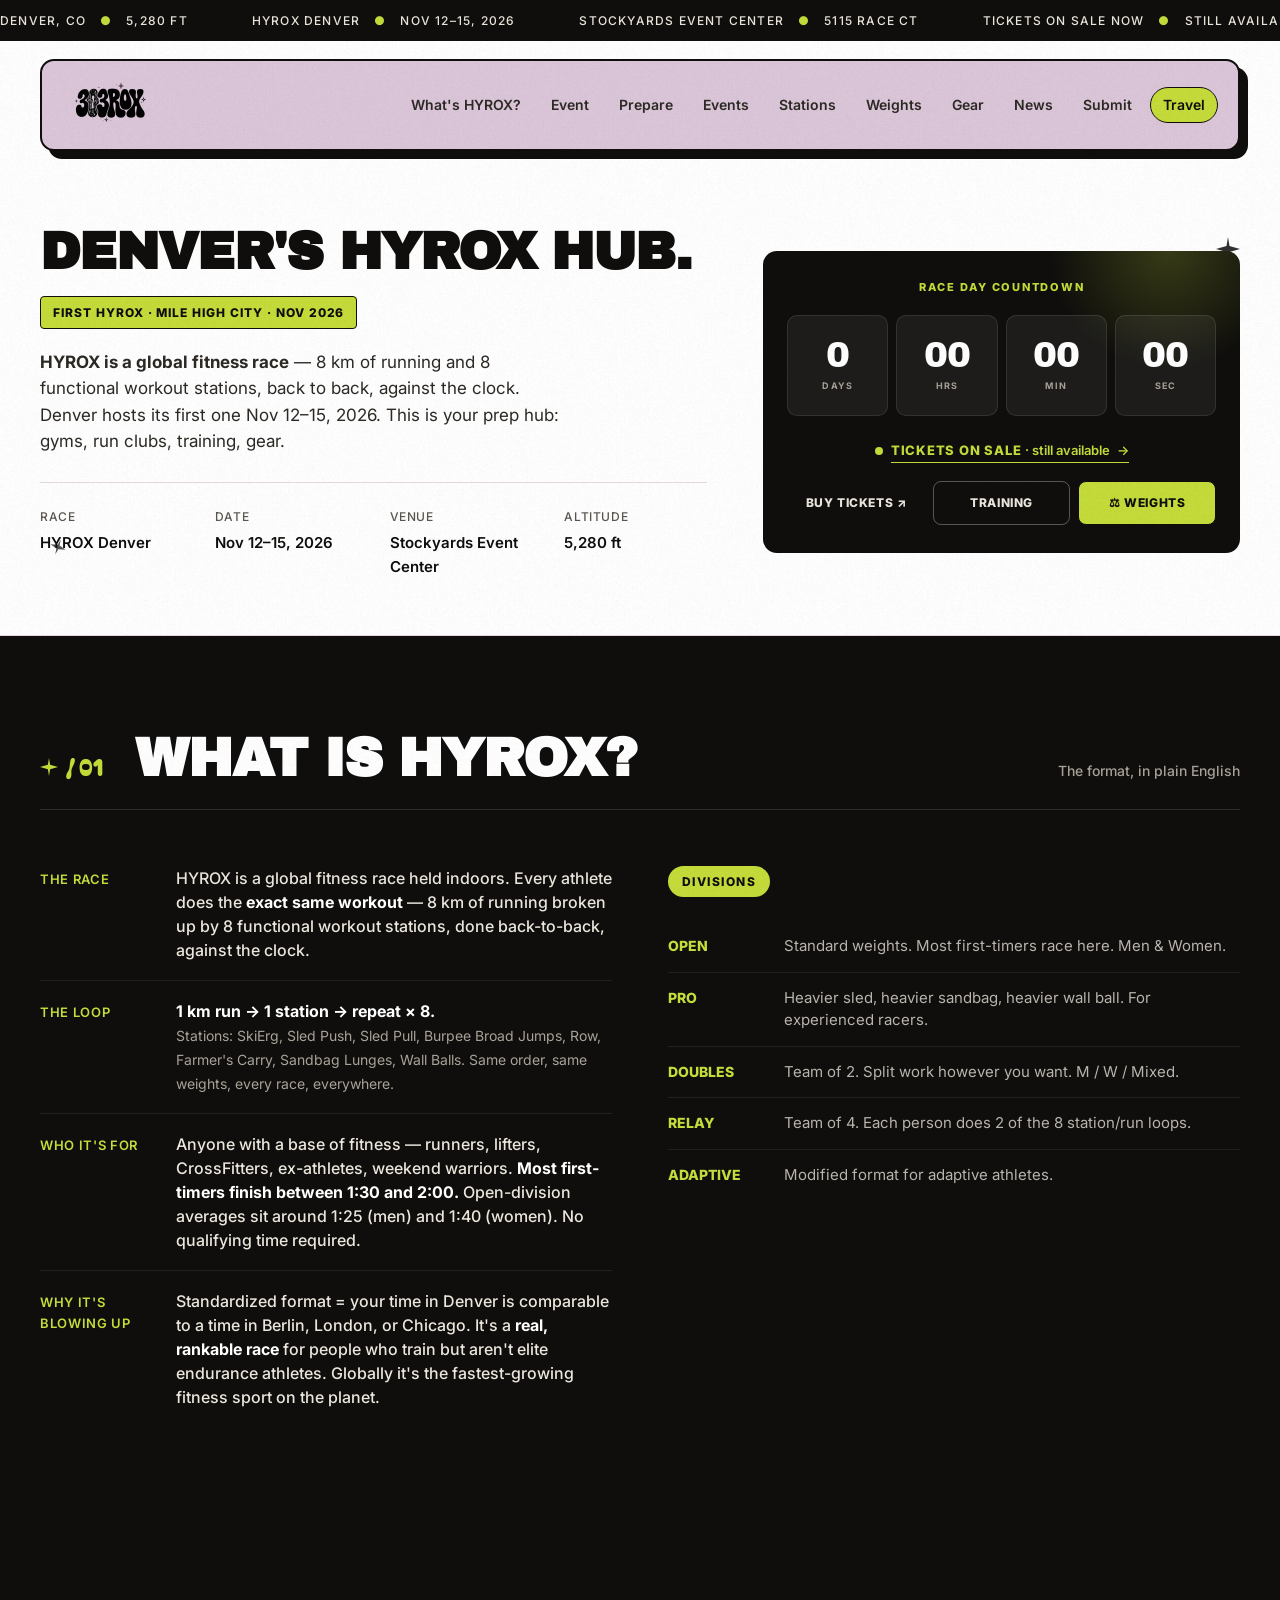
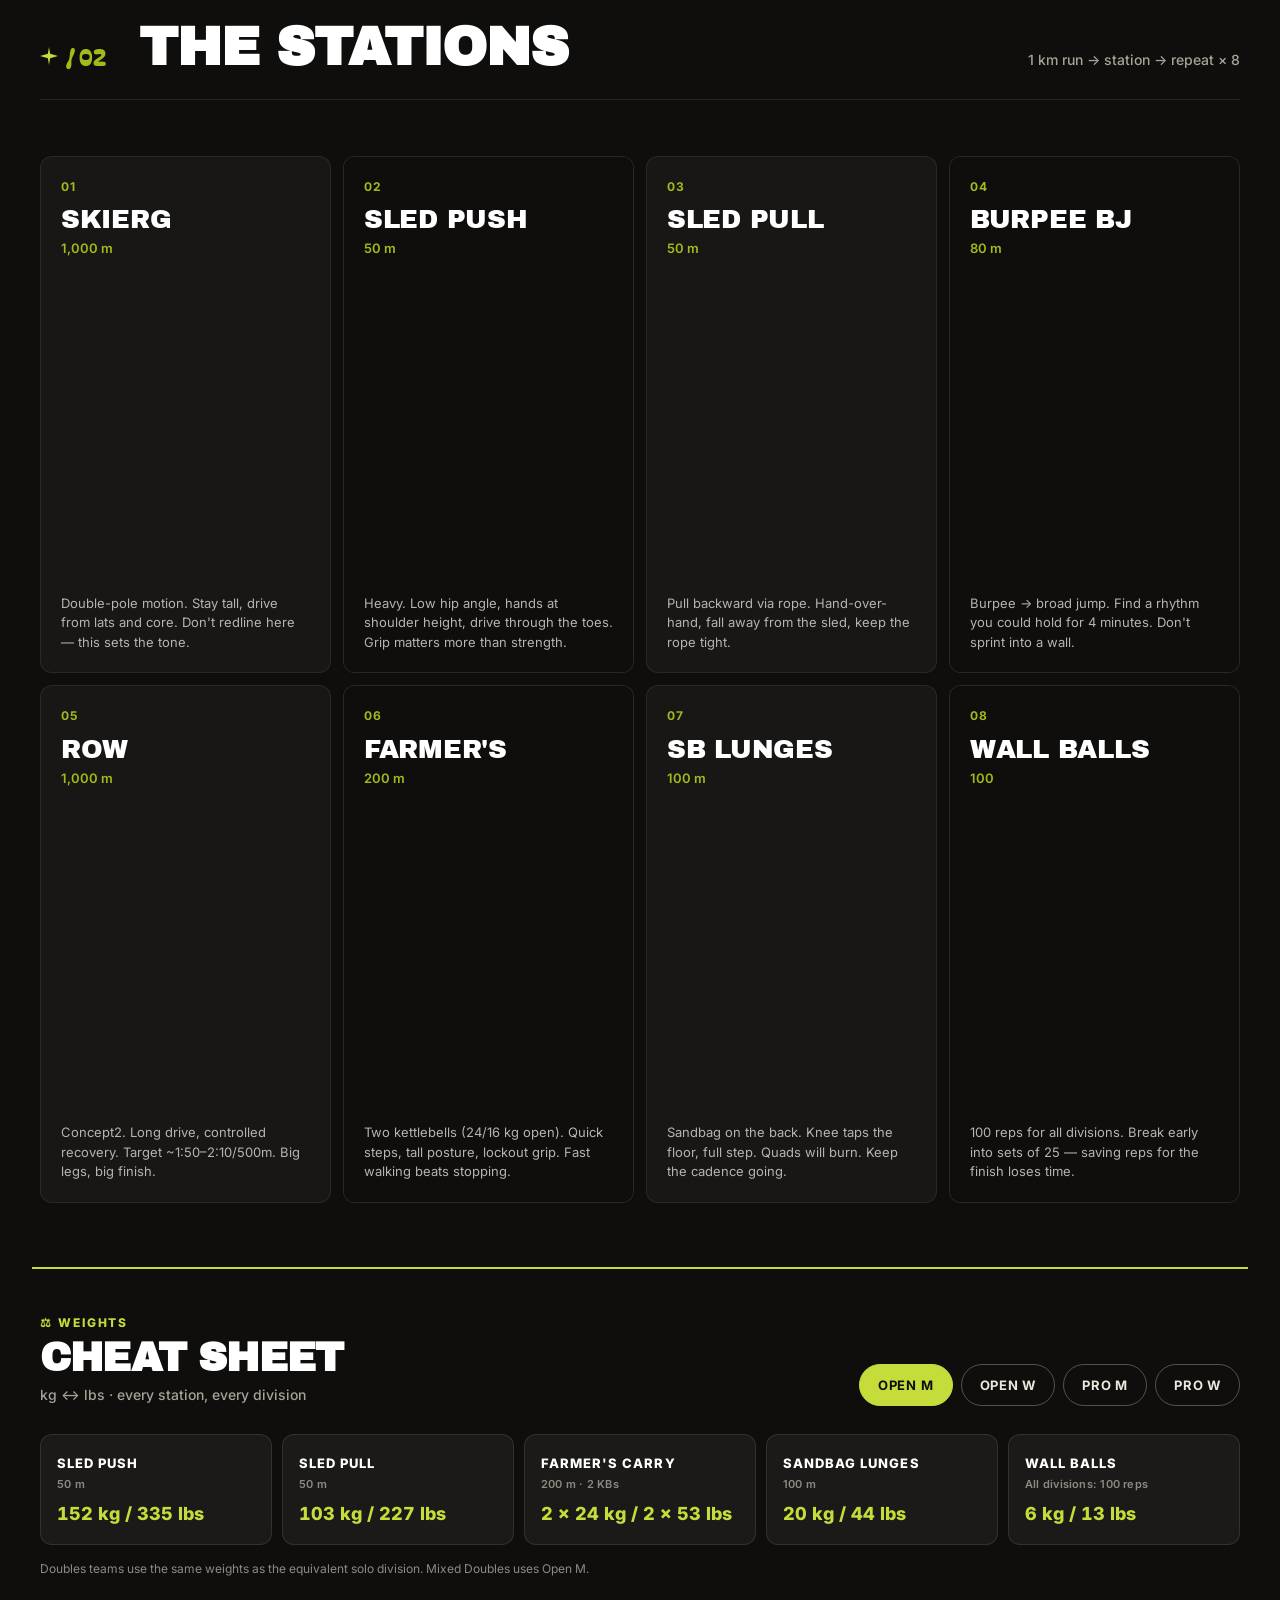
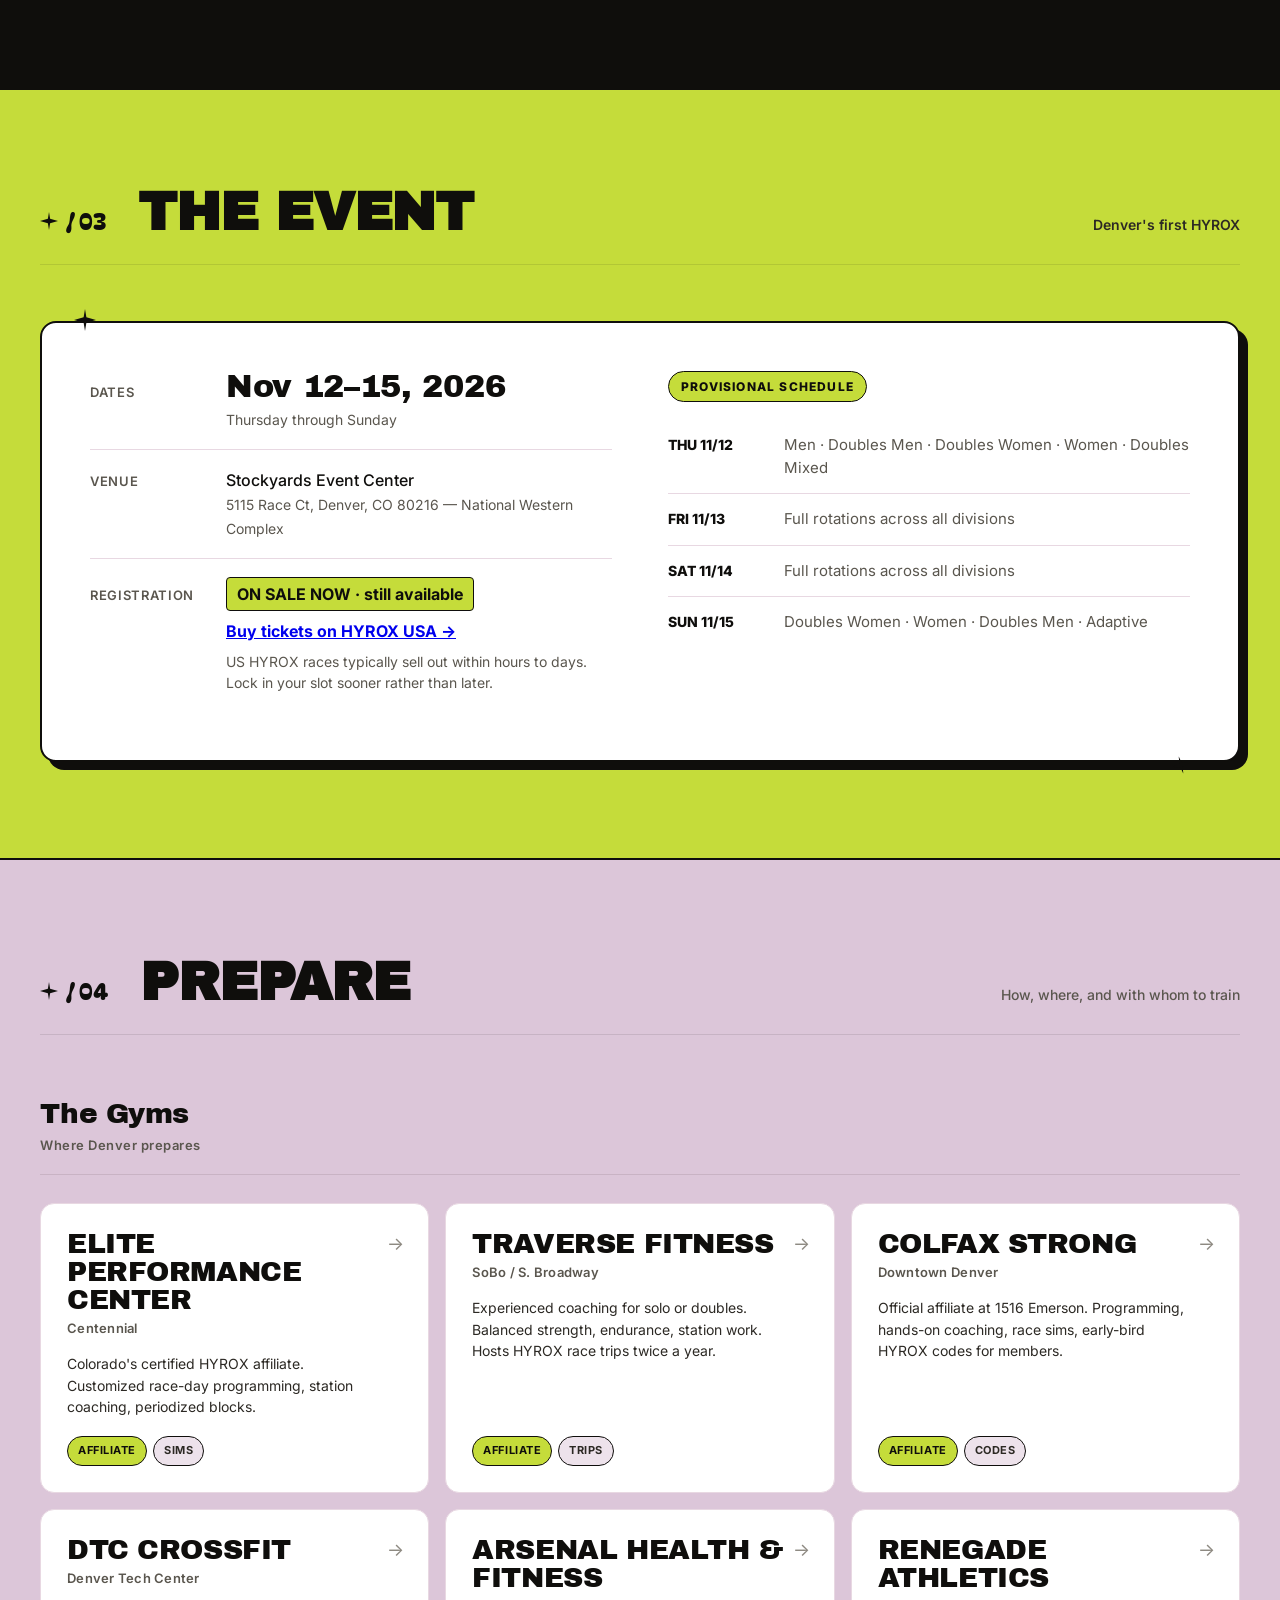
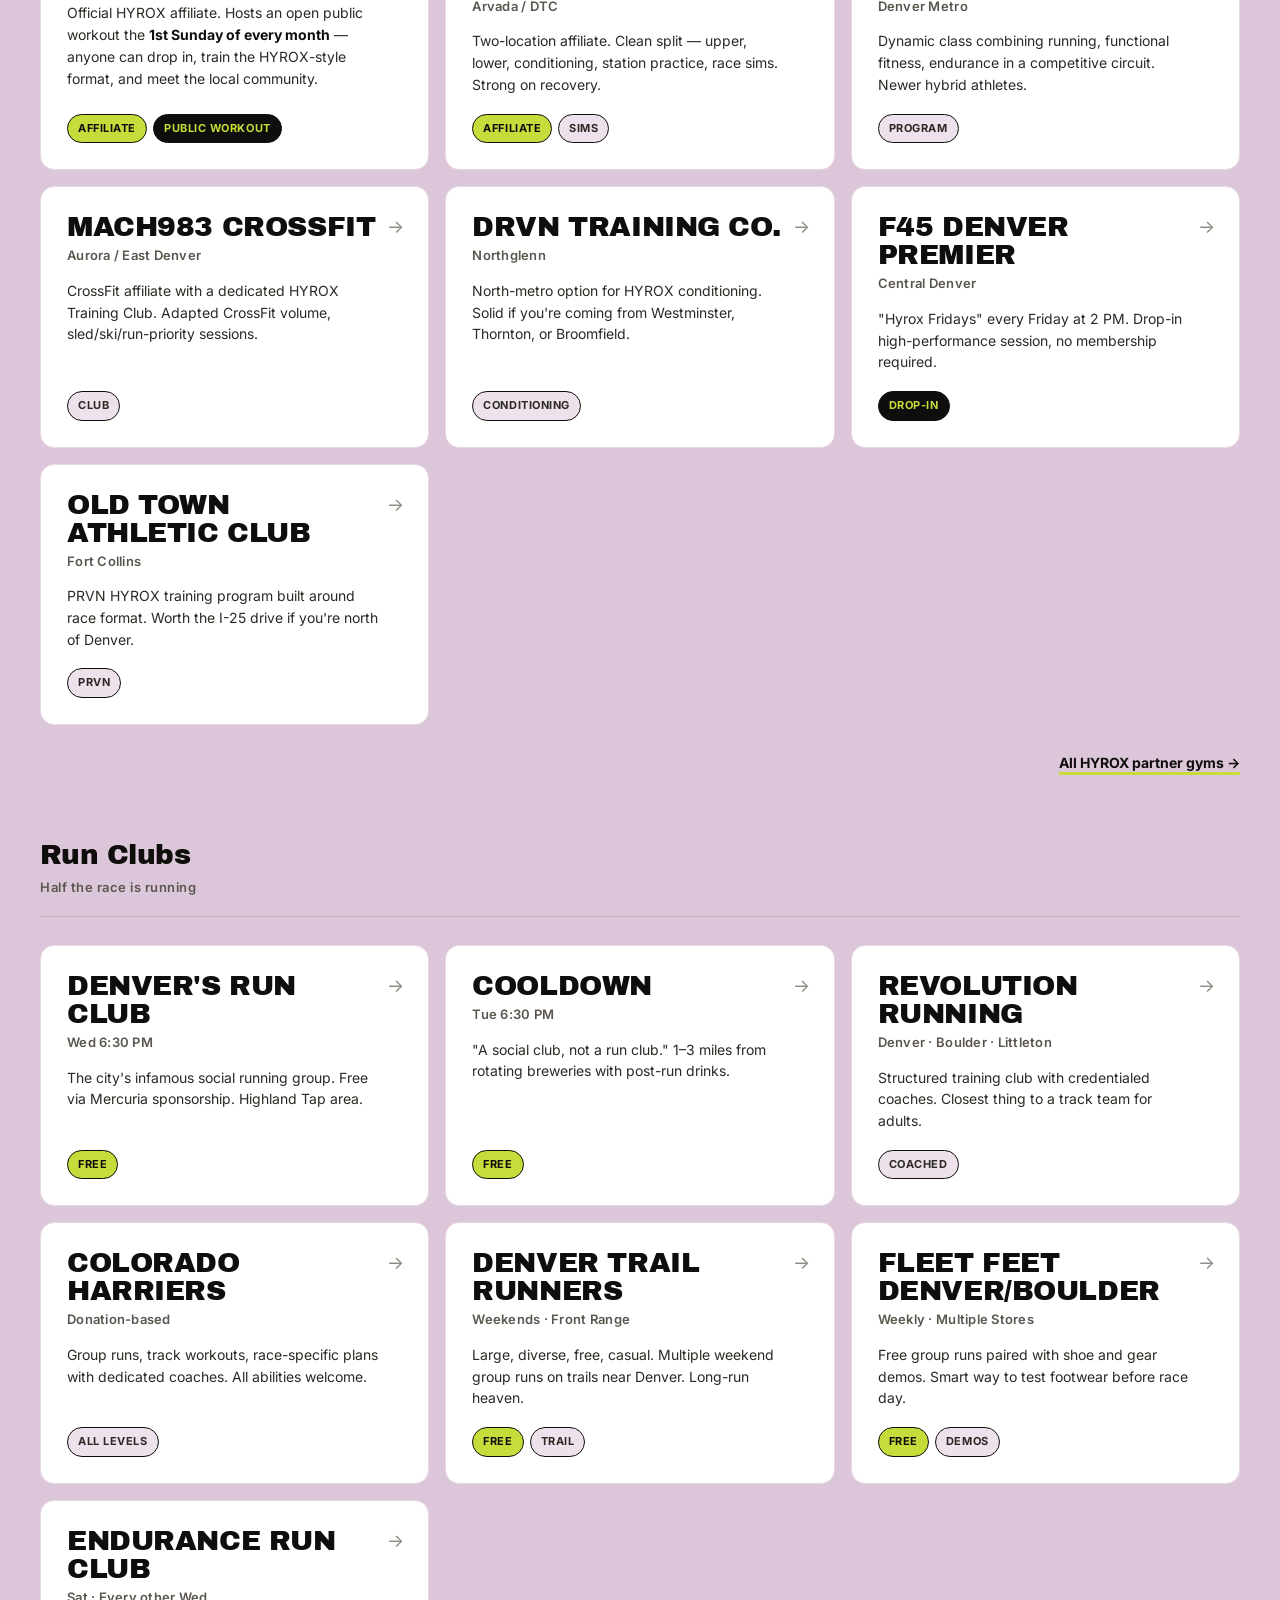
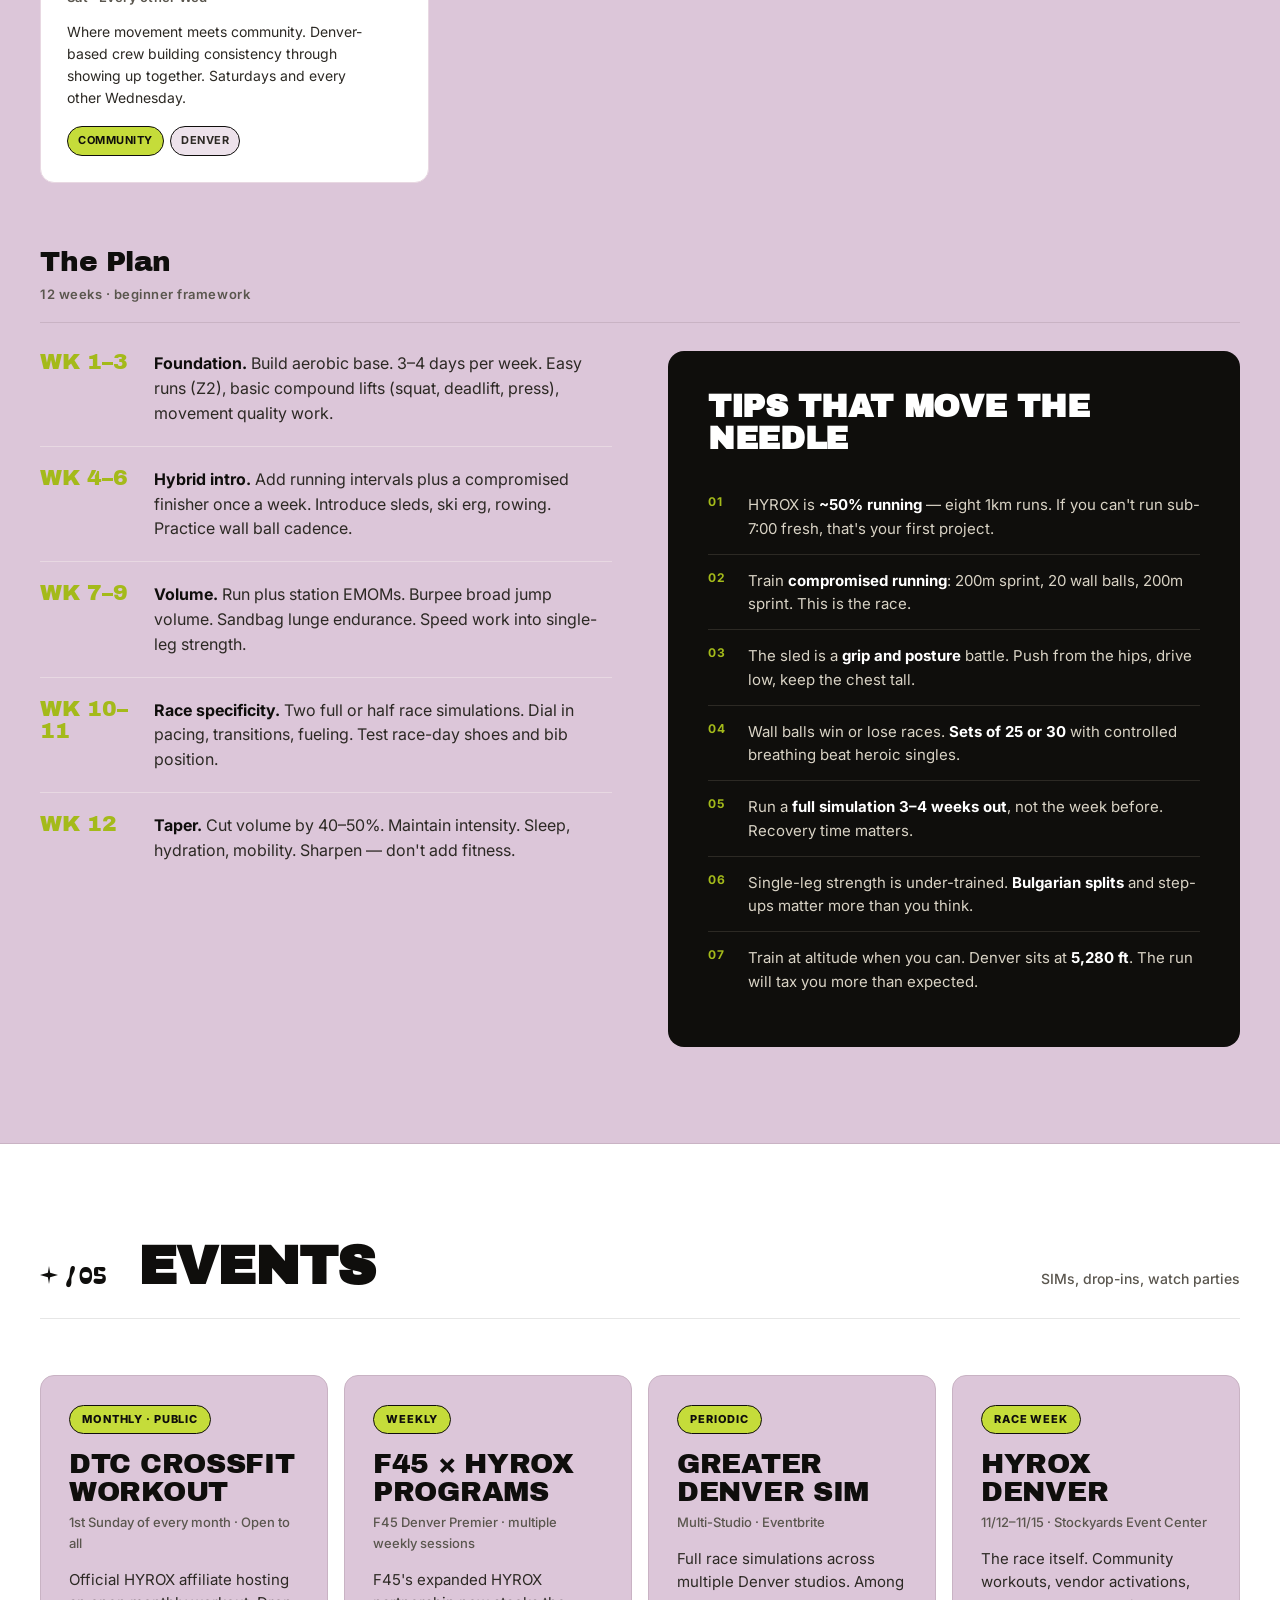
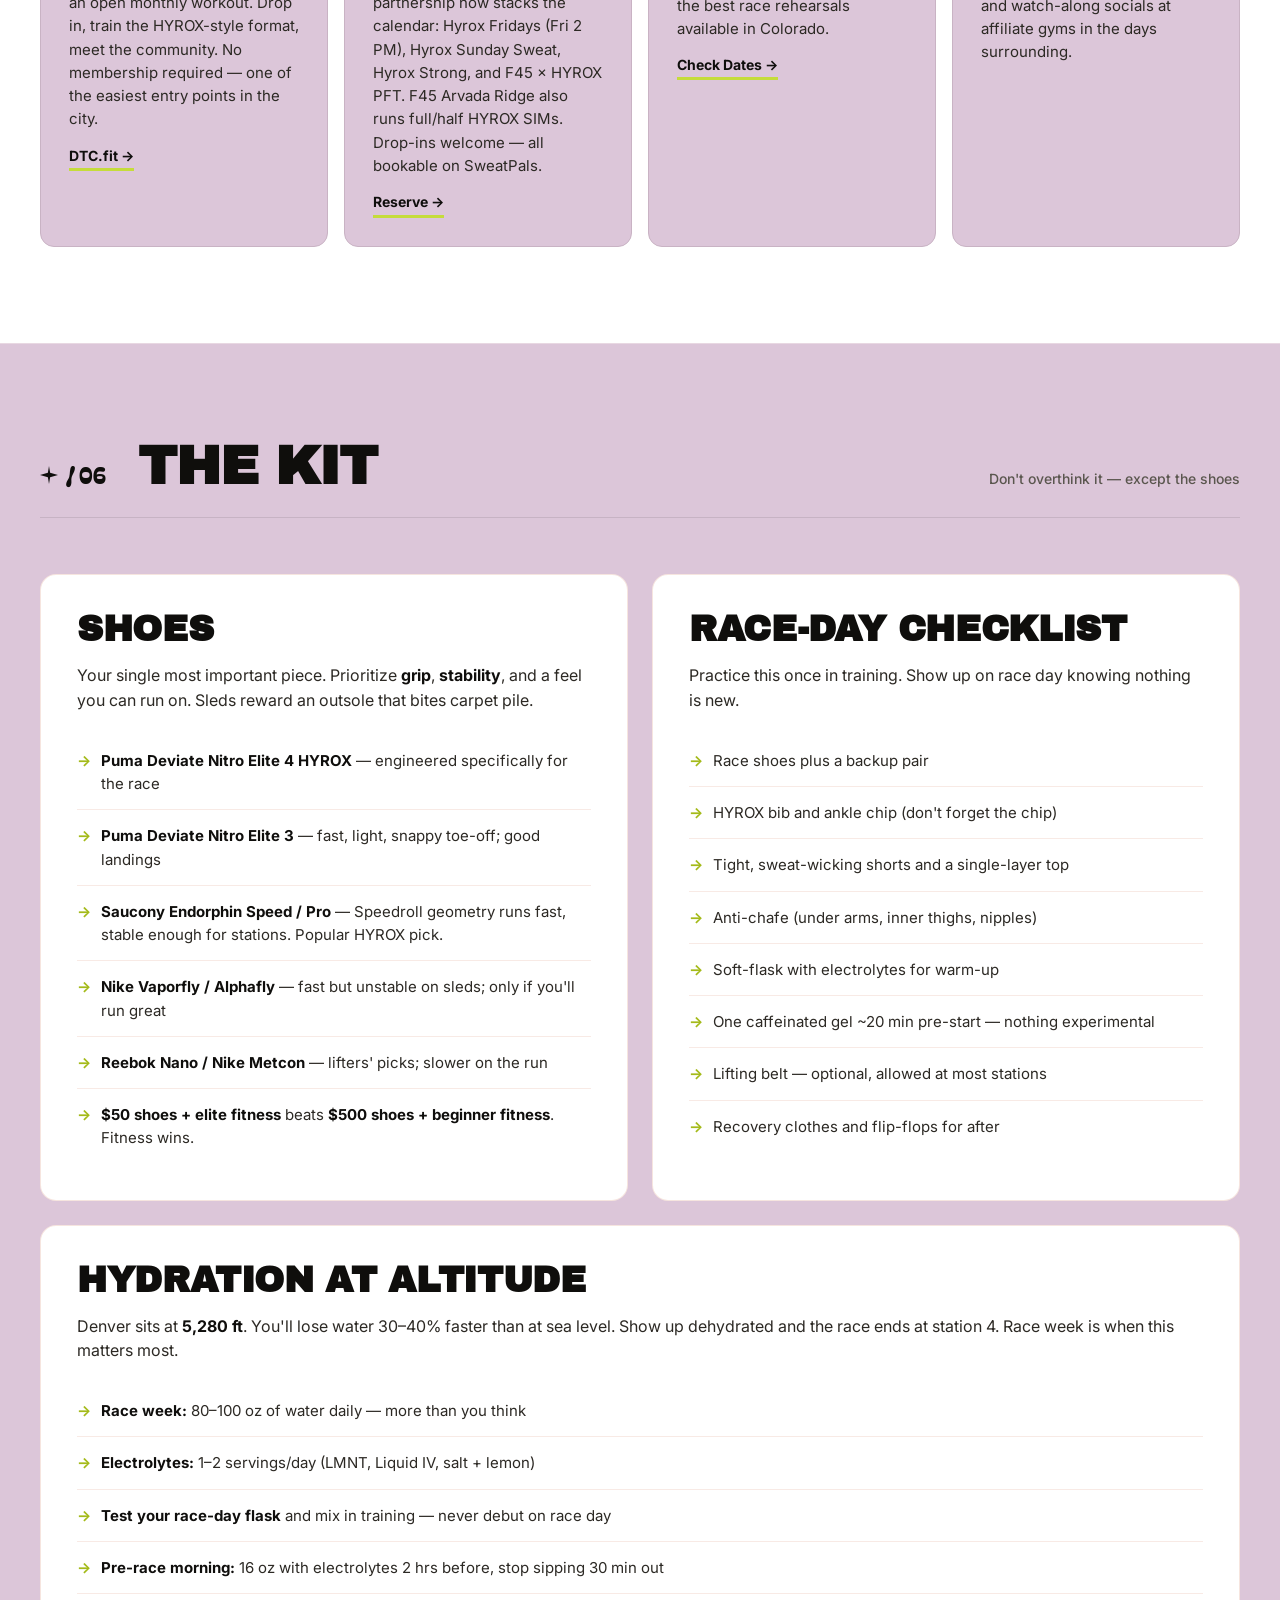
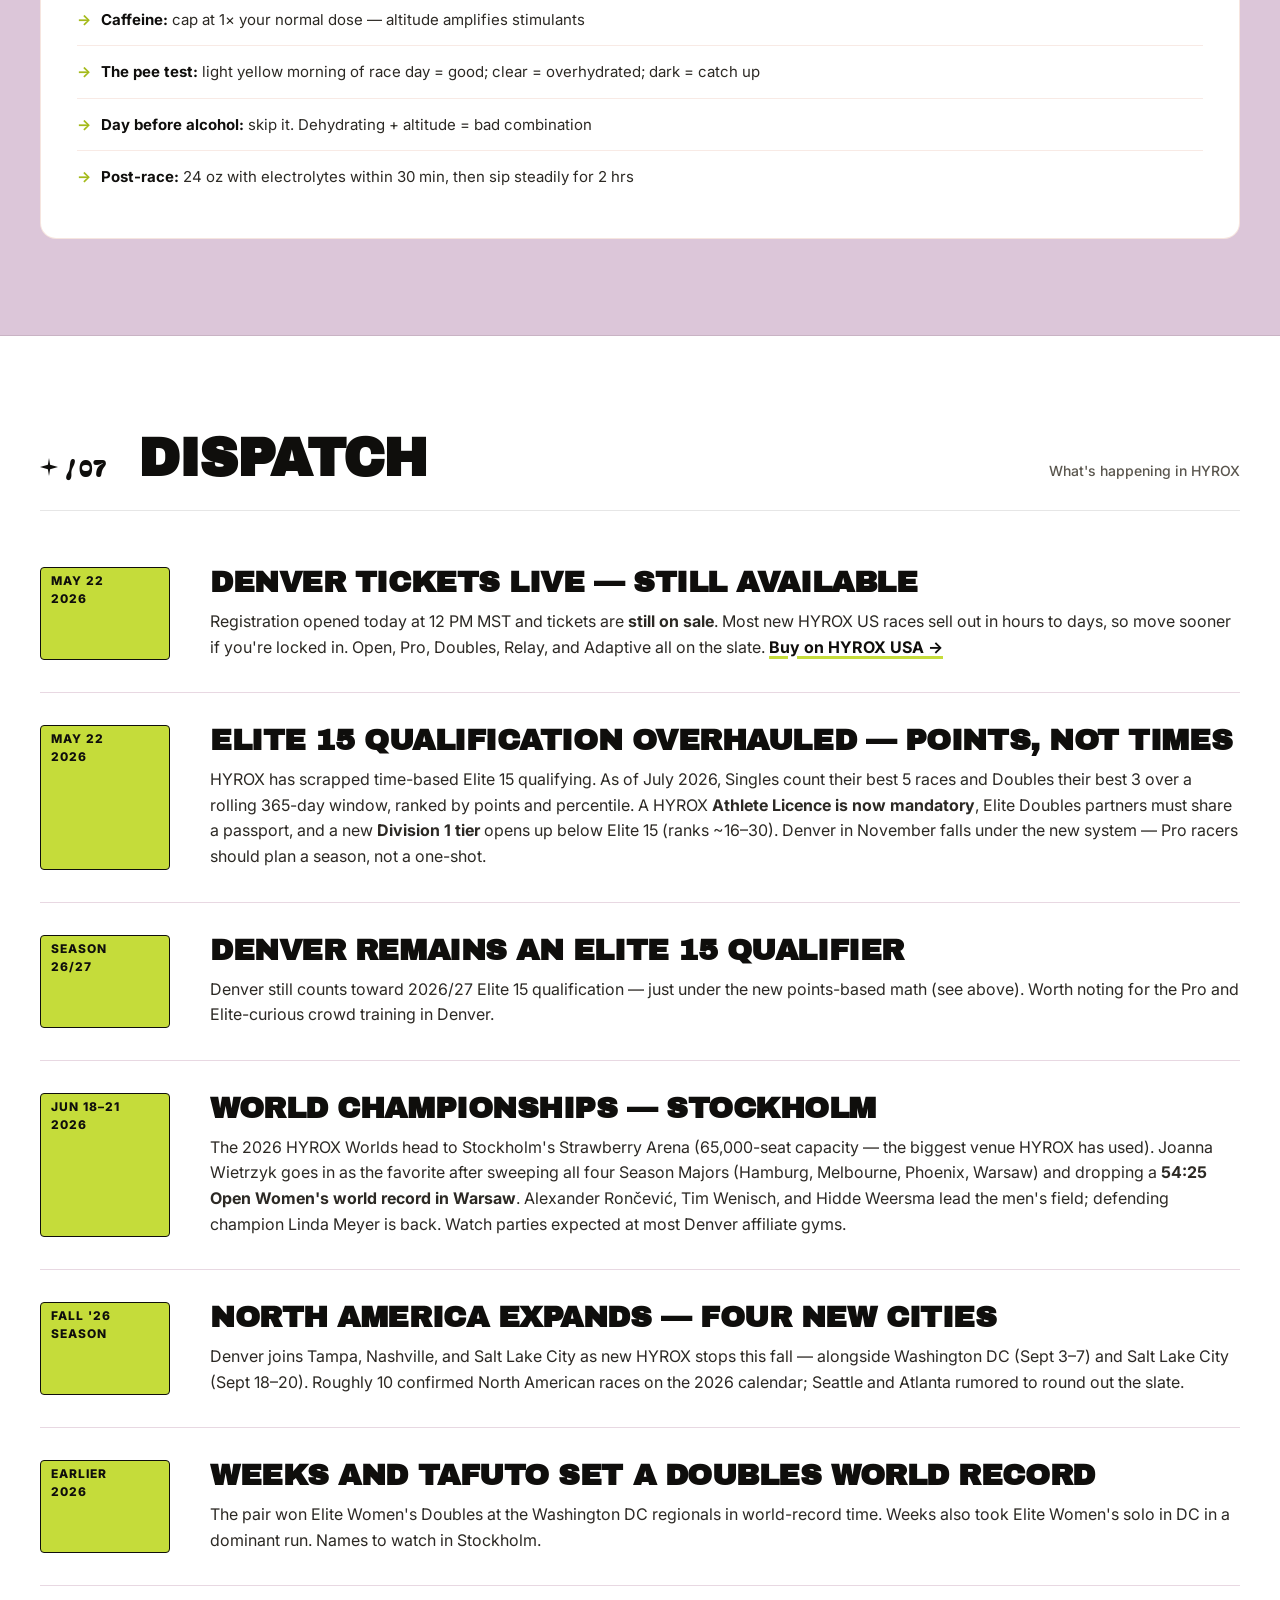
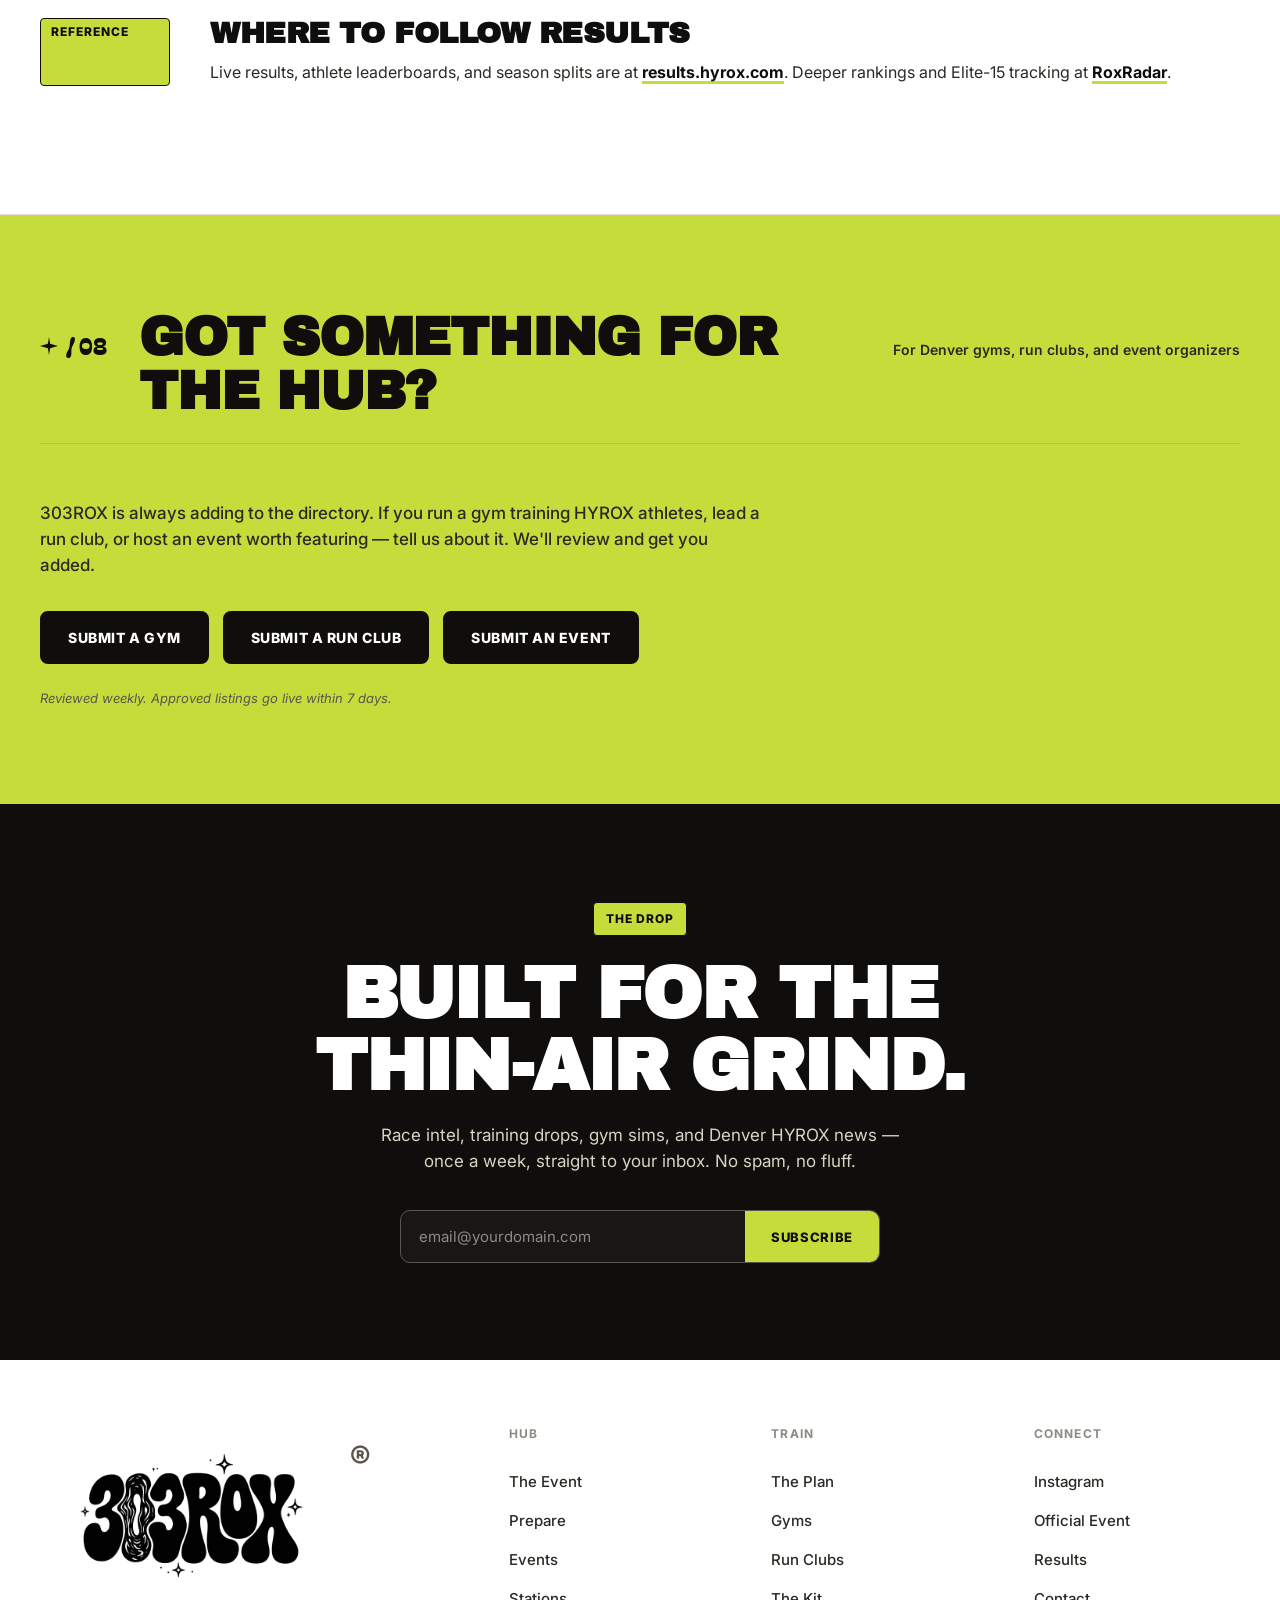
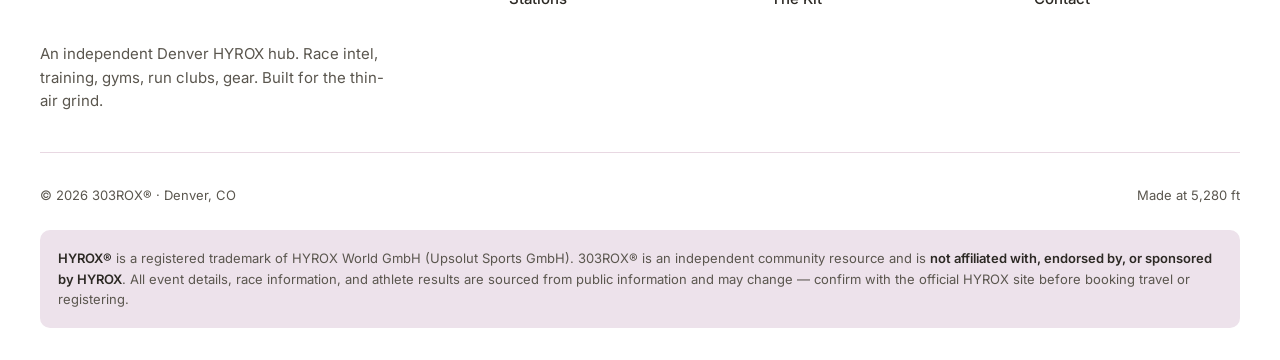
==== commit c71acb07: "Bump cheat sheet prominence; wire burpee-bj to Station 04" ====
--- a/index.html
+++ b/index.html
@@ -93,7 +93,7 @@
 <link rel="preconnect" href="https://fonts.googleapis.com">
 <link rel="preconnect" href="https://fonts.gstatic.com" crossorigin>
 <link href="https://fonts.googleapis.com/css2?family=Anton&family=Archivo+Black&family=Bagel+Fat+One&family=Inter:wght@400;500;600;700;800;900&display=swap" rel="stylesheet">
-<link rel="stylesheet" href="styles.css?v=20260609-wallballs">
+<link rel="stylesheet" href="styles.css?v=20260609-cheatbig">
 </head>
 <body>
 
@@ -357,7 +357,11 @@
   <div class="cheat" id="weights" aria-label="HYROX station weights by division">
     <div class="cheat-inner">
       <div class="cheat-head">
-        <span class="cheat-label">Cheat Sheet · kg ↔ lbs</span>
+        <div class="cheat-title-block">
+          <div class="cheat-eyebrow">⚖ Weights</div>
+          <h3 class="cheat-title">Cheat Sheet</h3>
+          <div class="cheat-sub">kg ↔ lbs · every station, every division</div>
+        </div>
         <div class="cheat-tabs" role="tablist">
           <button type="button" class="cheat-tab is-active" data-div="open-m" role="tab" aria-selected="true">Open M</button>
           <button type="button" class="cheat-tab" data-div="open-w" role="tab" aria-selected="false">Open W</button>
@@ -366,7 +370,7 @@
         </div>
       </div>
       <div class="cheat-grid" id="cheat-grid" role="tabpanel" aria-live="polite"></div>
-      <div class="cheat-foot">Pick your division — every weighted station in kg and lbs. Doubles teams use the same weights as the equivalent solo division. Mixed Doubles uses Open M.</div>
+      <div class="cheat-foot">Doubles teams use the same weights as the equivalent solo division. Mixed Doubles uses Open M.</div>
     </div>
   </div>
 </section>
--- a/styles.css
+++ b/styles.css
@@ -1377,10 +1377,11 @@
   background: var(--ink);
   color: #ece7dd;
   font-family: 'Inter', sans-serif;
-  margin-top: 32px;
+  margin-top: 64px;
   scroll-margin-top: 24px;
-  border-top: 1px solid rgba(255,255,255,0.12);
-  padding-top: 20px;
+  border-top: 2px solid var(--lime);
+  padding-top: 44px;
+  padding-bottom: 16px;
 }
 .cheat-inner {
   max-width: 1200px;
@@ -1388,38 +1389,57 @@
 }
 .cheat-head {
   display: flex;
-  align-items: center;
+  align-items: flex-end;
   justify-content: space-between;
-  gap: 16px;
-  margin-bottom: 16px;
+  gap: 24px;
+  margin-bottom: 28px;
   flex-wrap: wrap;
 }
-.cheat-label {
+.cheat-title-block {
+  display: flex;
+  flex-direction: column;
+  gap: 6px;
+}
+.cheat-eyebrow {
   font-weight: 800;
   font-size: 12px;
   letter-spacing: 0.16em;
   color: var(--lime);
   text-transform: uppercase;
 }
+.cheat-title {
+  font-family: 'Archivo Black', sans-serif;
+  font-size: clamp(28px, 3.4vw, 40px);
+  line-height: 1;
+  letter-spacing: -0.02em;
+  color: #ffffff;
+  text-transform: uppercase;
+  margin: 0;
+}
+.cheat-sub {
+  font-size: 14px;
+  color: #a8a298;
+  font-weight: 500;
+}
 .cheat-tabs {
   display: flex;
-  gap: 6px;
+  gap: 8px;
   flex-wrap: wrap;
 }
 .cheat-tab {
   background: transparent;
-  border: 1.5px solid rgba(255,255,255,0.22);
+  border: 1.5px solid rgba(255,255,255,0.28);
   color: #ece7dd;
   font-family: 'Inter', sans-serif;
   font-weight: 700;
-  font-size: 12px;
+  font-size: 13px;
   letter-spacing: 0.06em;
-  padding: 8px 14px;
+  padding: 11px 18px;
   border-radius: 999px;
   cursor: pointer;
   transition: all .15s ease;
   text-transform: uppercase;
-  min-height: 36px;
+  min-height: 42px;
 }
 .cheat-tab:hover { background: rgba(255,255,255,0.06); border-color: rgba(255,255,255,0.4); }
 .cheat-tab.is-active {
@@ -1433,17 +1453,17 @@
   gap: 10px;
 }
 .cheat-row {
-  background: rgba(255,255,255,0.04);
-  border: 1px solid rgba(255,255,255,0.08);
-  border-radius: 10px;
-  padding: 14px;
+  background: rgba(255,255,255,0.05);
+  border: 1px solid rgba(255,255,255,0.1);
+  border-radius: 12px;
+  padding: 18px 16px;
   display: flex;
   flex-direction: column;
-  gap: 8px;
+  gap: 10px;
   min-width: 0;
 }
 .cheat-station {
-  font-size: 12px;
+  font-size: 13px;
   font-weight: 800;
   letter-spacing: 0.08em;
   text-transform: uppercase;
@@ -1453,7 +1473,7 @@
   gap: 3px;
 }
 .cheat-station span {
-  font-size: 10px;
+  font-size: 11px;
   font-weight: 600;
   letter-spacing: 0.02em;
   color: #8e8a82;
@@ -1461,11 +1481,11 @@
   line-height: 1.4;
 }
 .cheat-weight {
-  font-size: 15px;
+  font-size: 18px;
   font-weight: 800;
   color: var(--lime);
   font-variant-numeric: tabular-nums;
-  line-height: 1.35;
+  line-height: 1.3;
   margin-top: auto;
 }
 .cheat-foot {
@@ -1483,30 +1503,33 @@
 
 /* ---- Mobile: stack tabs + horizontal row layout for readability ---- */
 @media (max-width: 600px) {
-  .cheat { margin-top: 36px; padding-top: 20px; scroll-margin-top: 60px; }
-  .cheat-head { flex-direction: column; align-items: flex-start; gap: 12px; margin-bottom: 14px; }
+  .cheat { margin-top: 48px; padding-top: 32px; scroll-margin-top: 60px; }
+  .cheat-head { flex-direction: column; align-items: flex-start; gap: 18px; margin-bottom: 20px; }
+  .cheat-title { font-size: 28px; }
+  .cheat-sub { font-size: 13px; }
   .cheat-tabs { gap: 6px; width: 100%; }
   .cheat-tab {
     flex: 1 1 calc(50% - 3px);
     text-align: center;
     font-size: 12px;
-    padding: 10px 12px;
+    padding: 11px 12px;
+    min-height: 44px;
   }
-  .cheat-grid { grid-template-columns: 1fr; gap: 6px; }
+  .cheat-grid { grid-template-columns: 1fr; gap: 8px; }
   .cheat-row {
     flex-direction: row;
     align-items: center;
     justify-content: space-between;
     gap: 12px;
-    padding: 12px 14px;
+    padding: 14px 16px;
   }
   .cheat-station { flex: 1 1 auto; gap: 2px; }
   .cheat-weight {
     margin-top: 0;
-    font-size: 14px;
+    font-size: 16px;
     text-align: right;
     flex-shrink: 0;
     white-space: nowrap;
   }
-  .cheat-foot { font-size: 11px; margin-top: 12px; }
-}
+  .cheat-foot { font-size: 12px; margin-top: 16px; }
+}
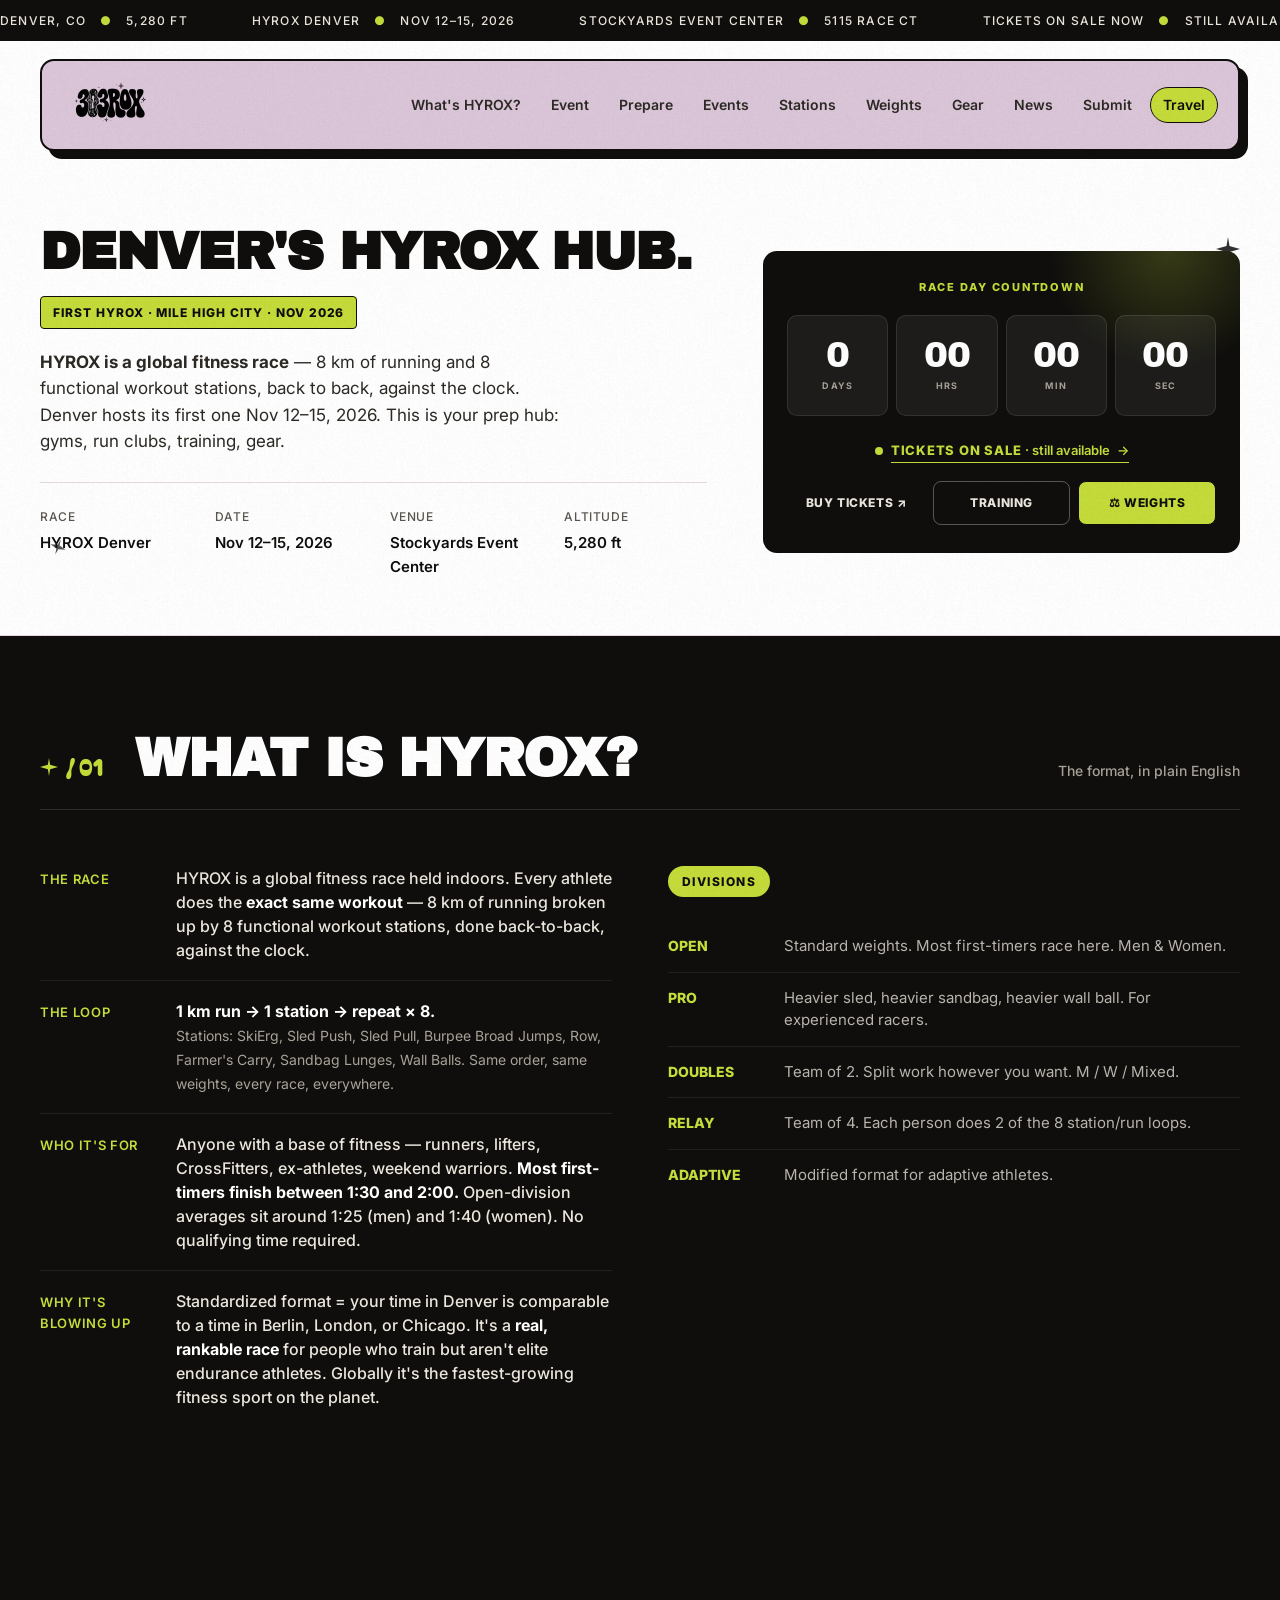
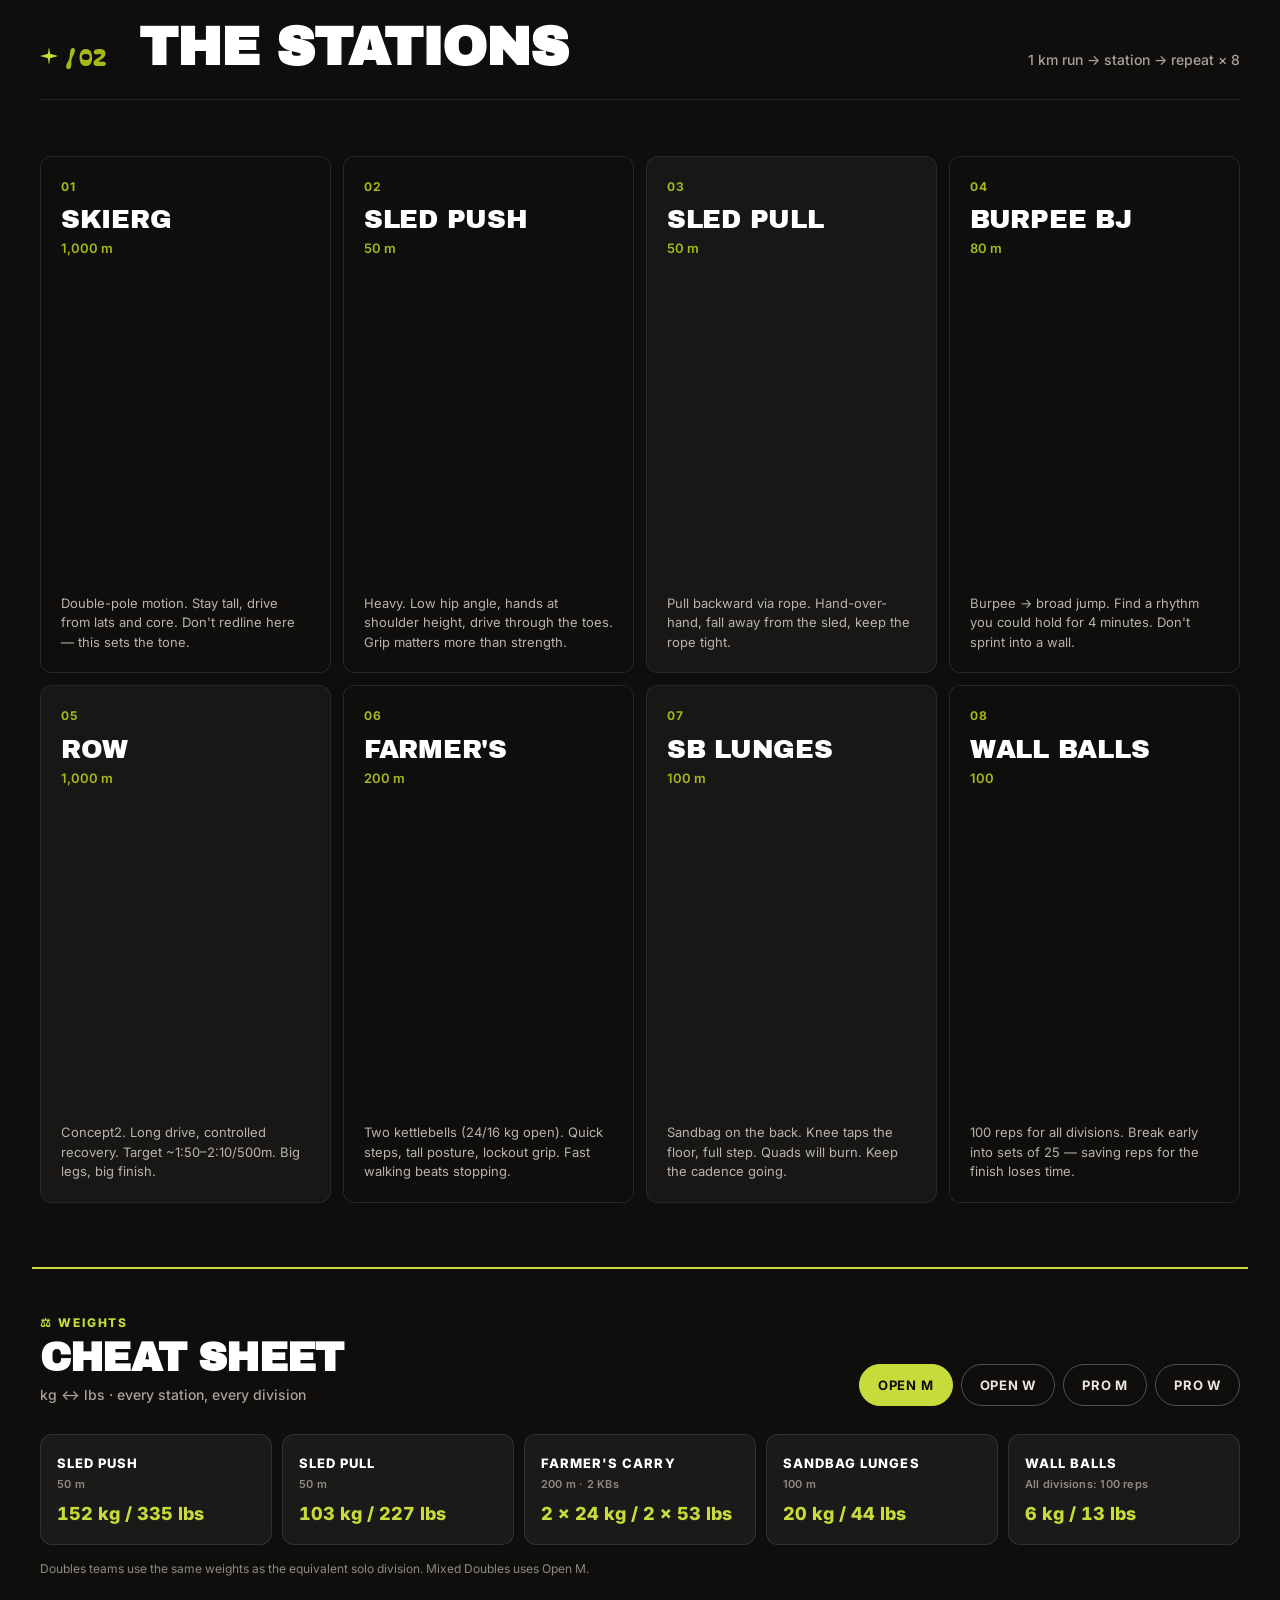
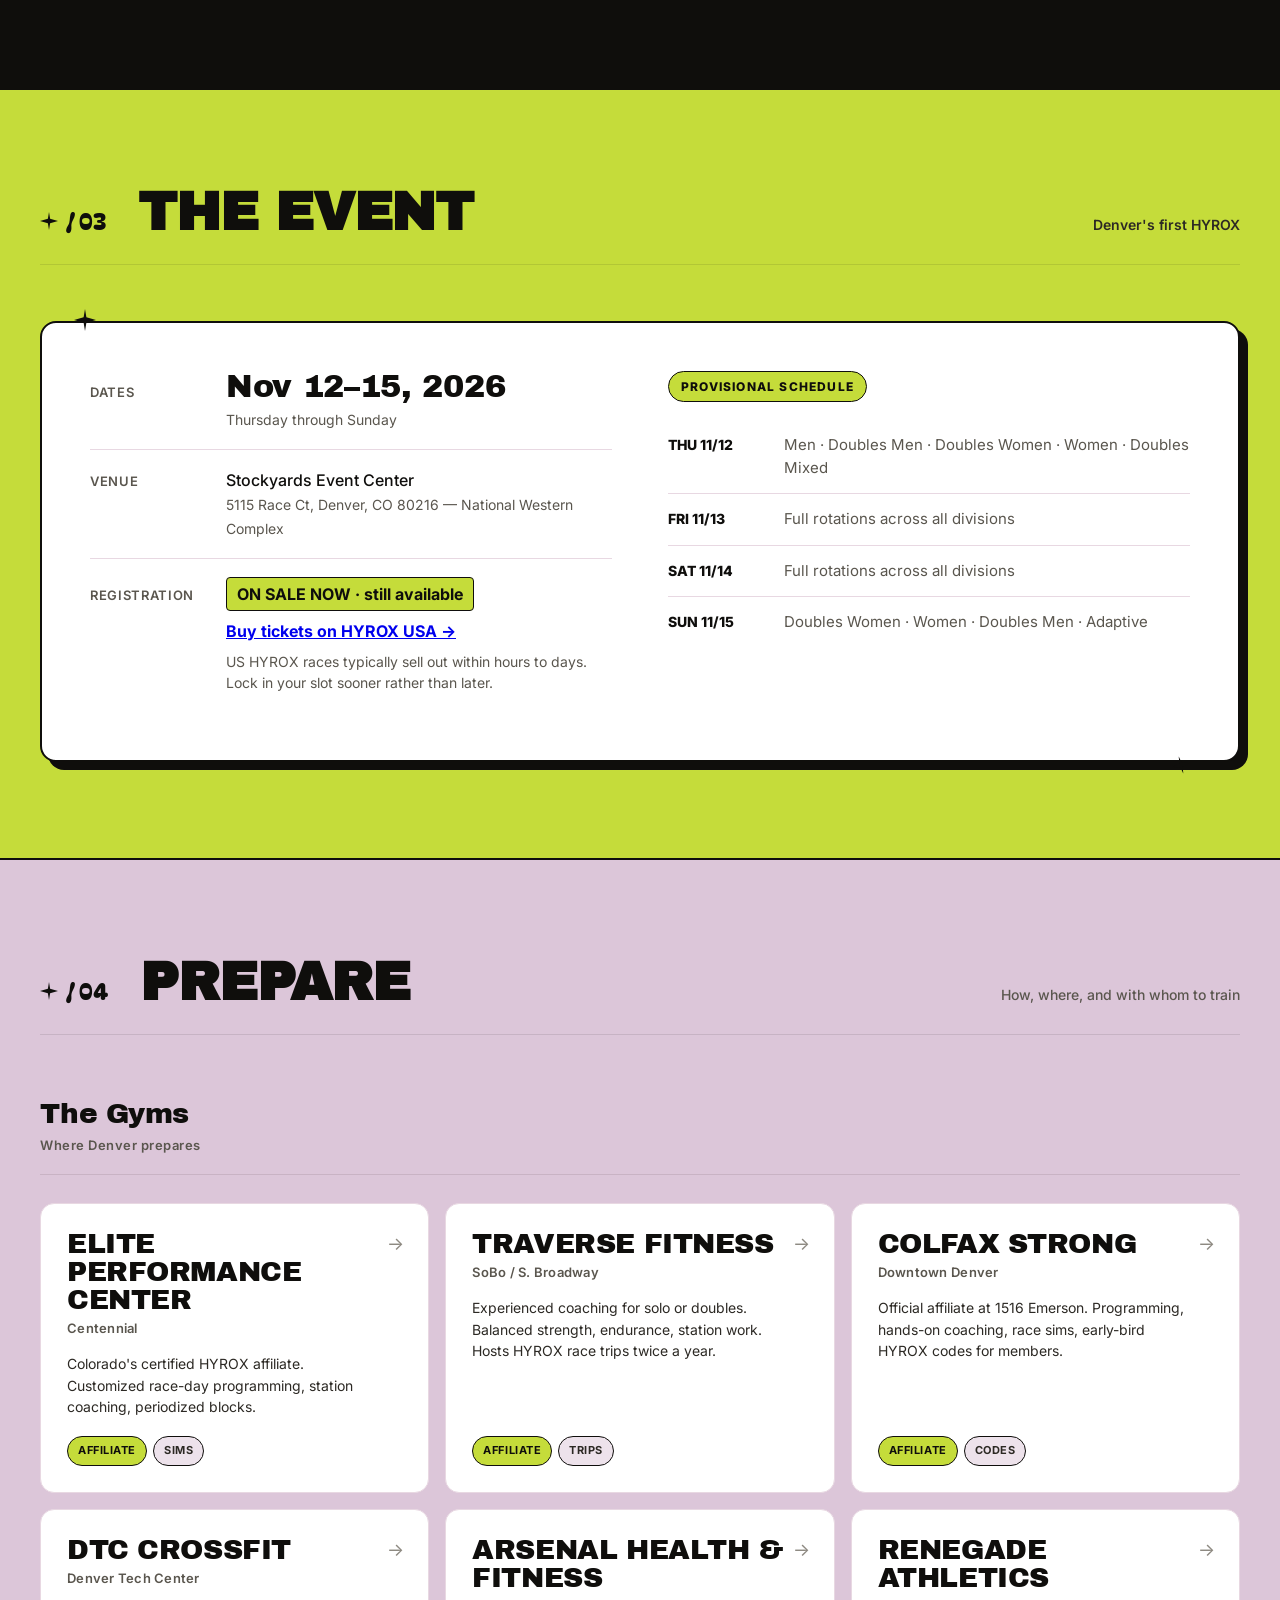
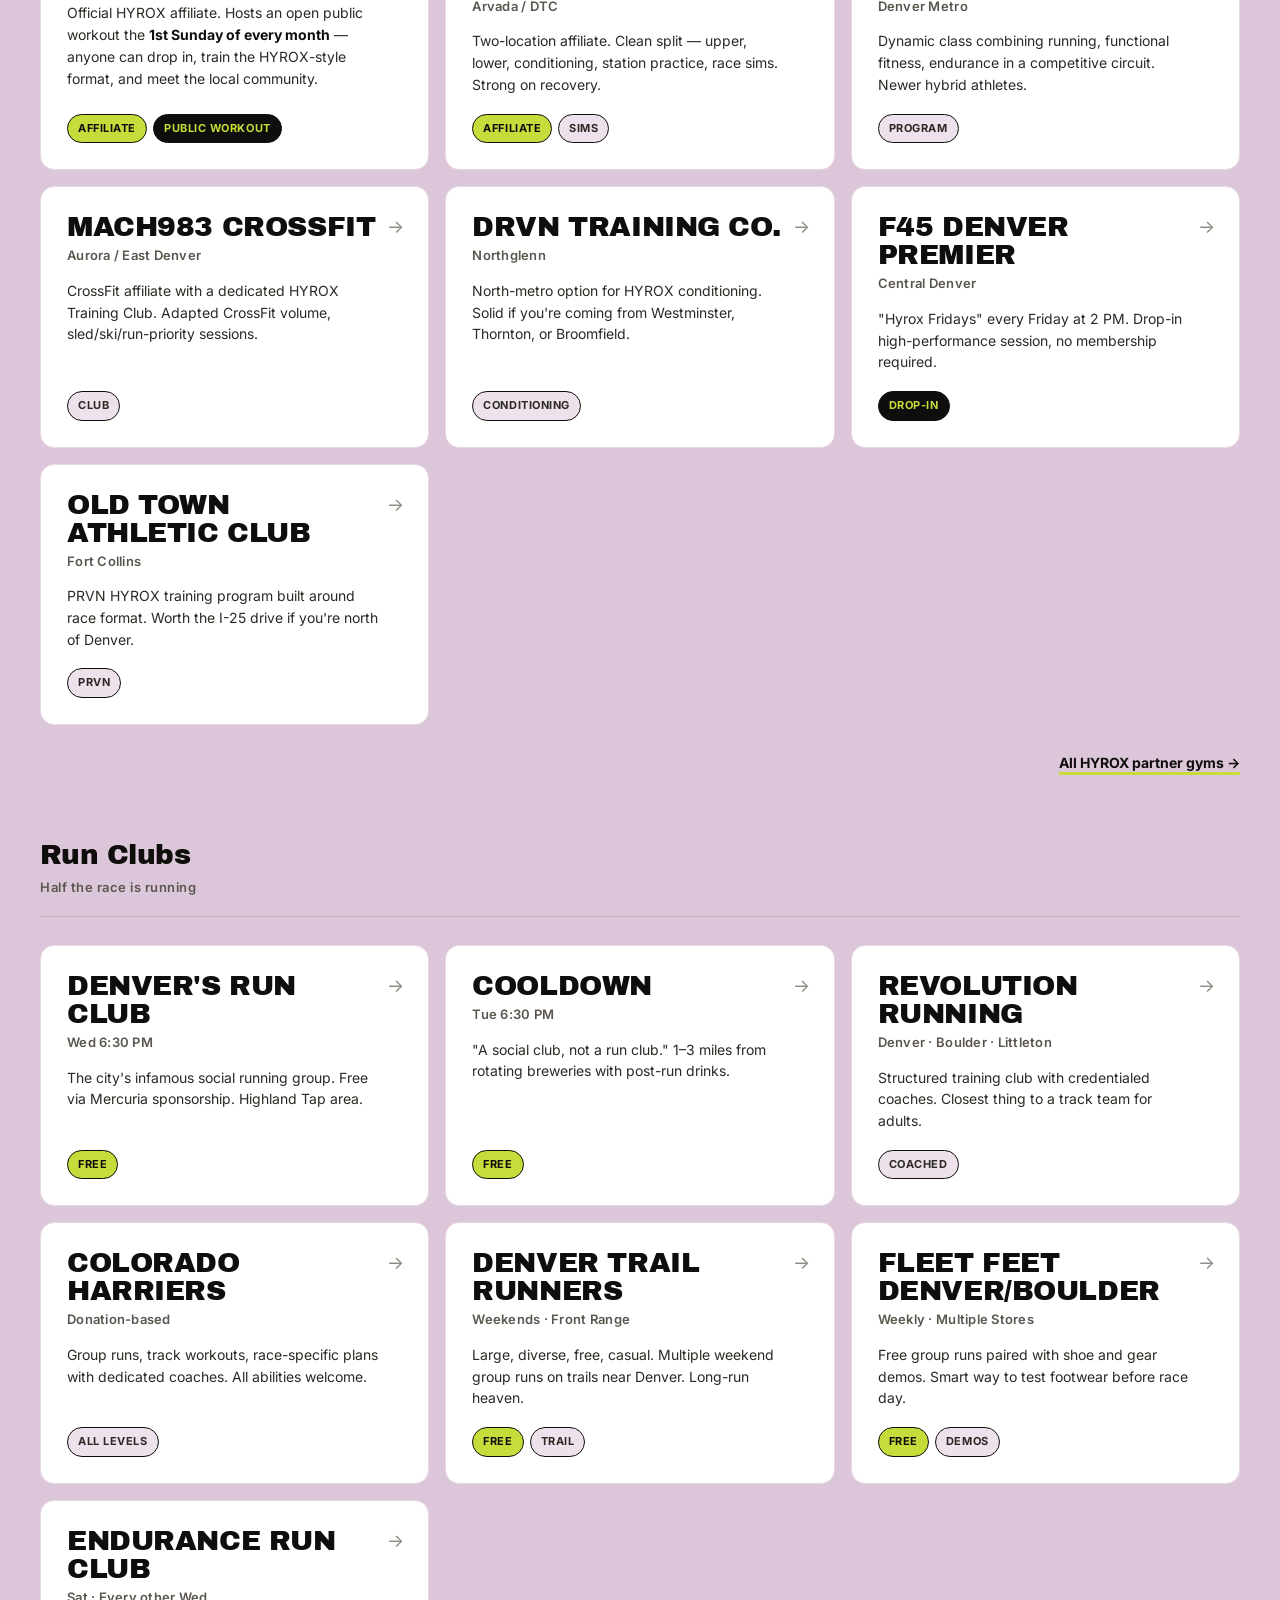
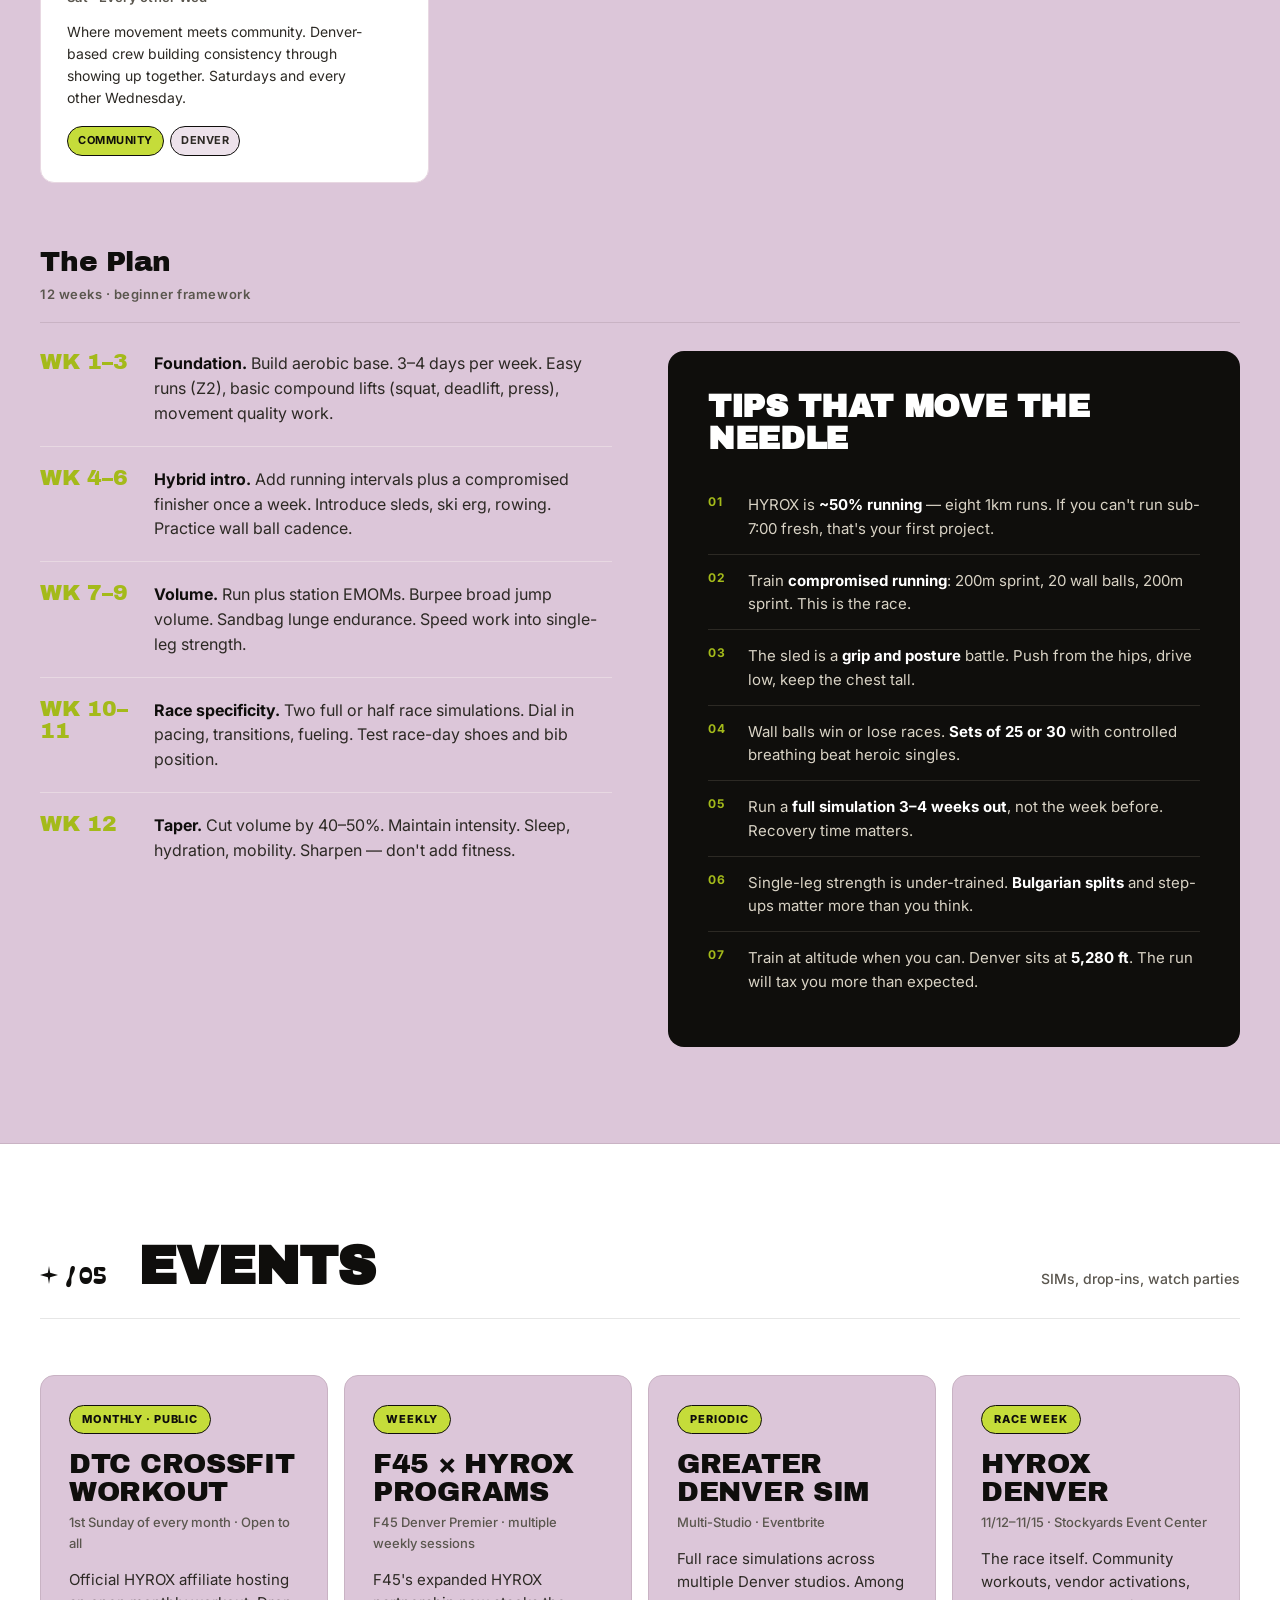
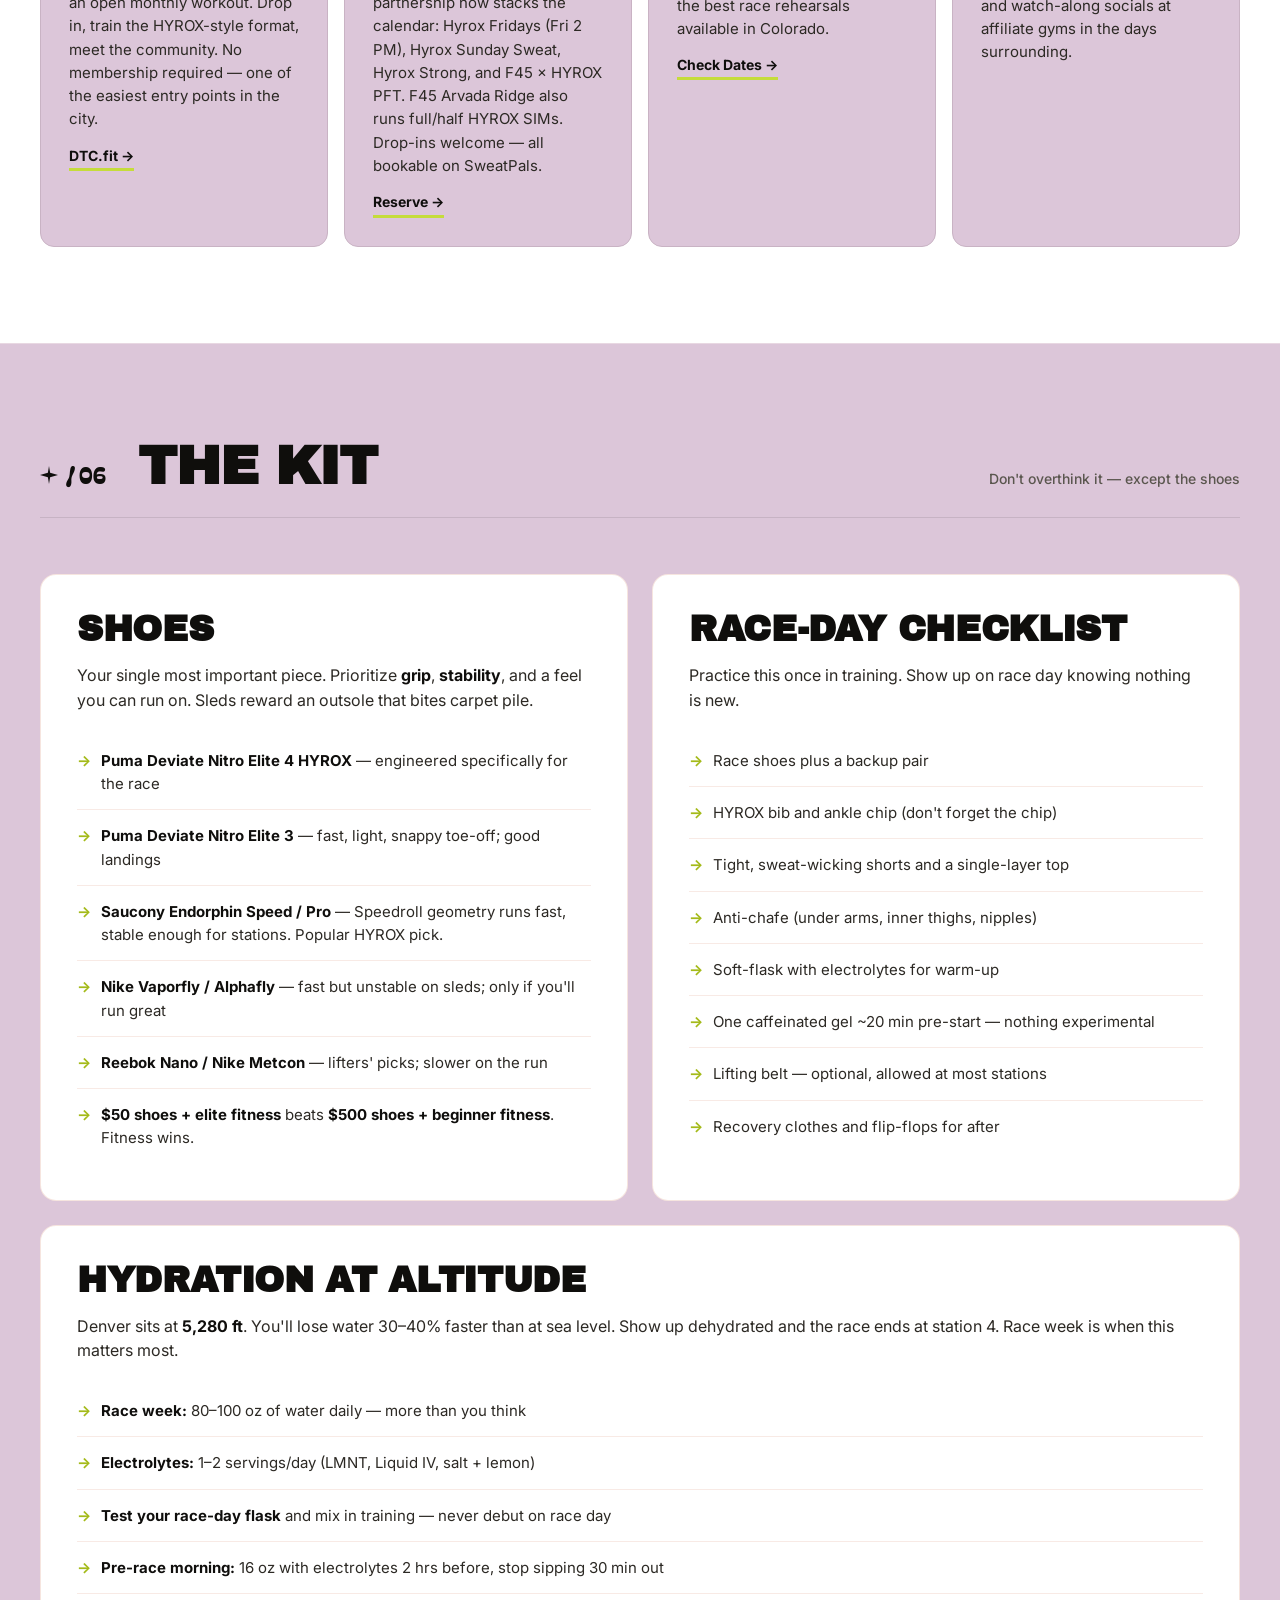
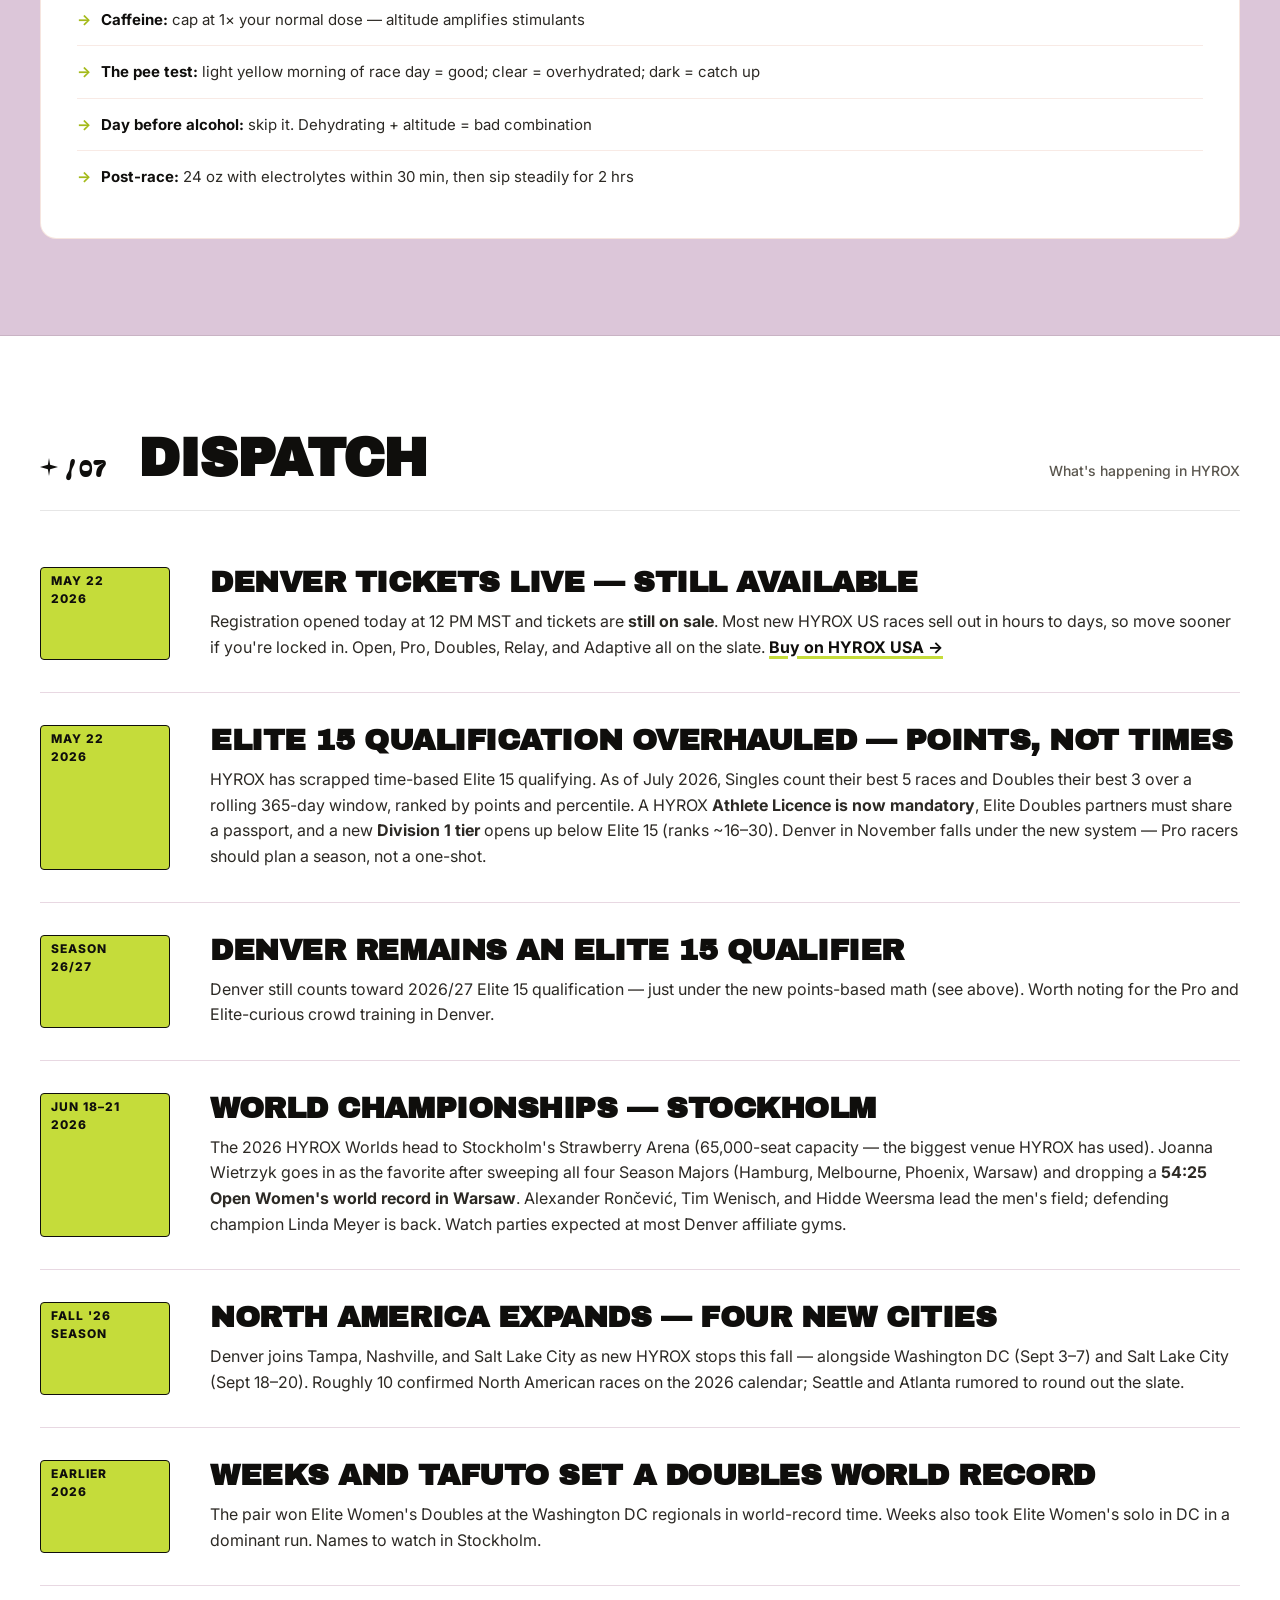
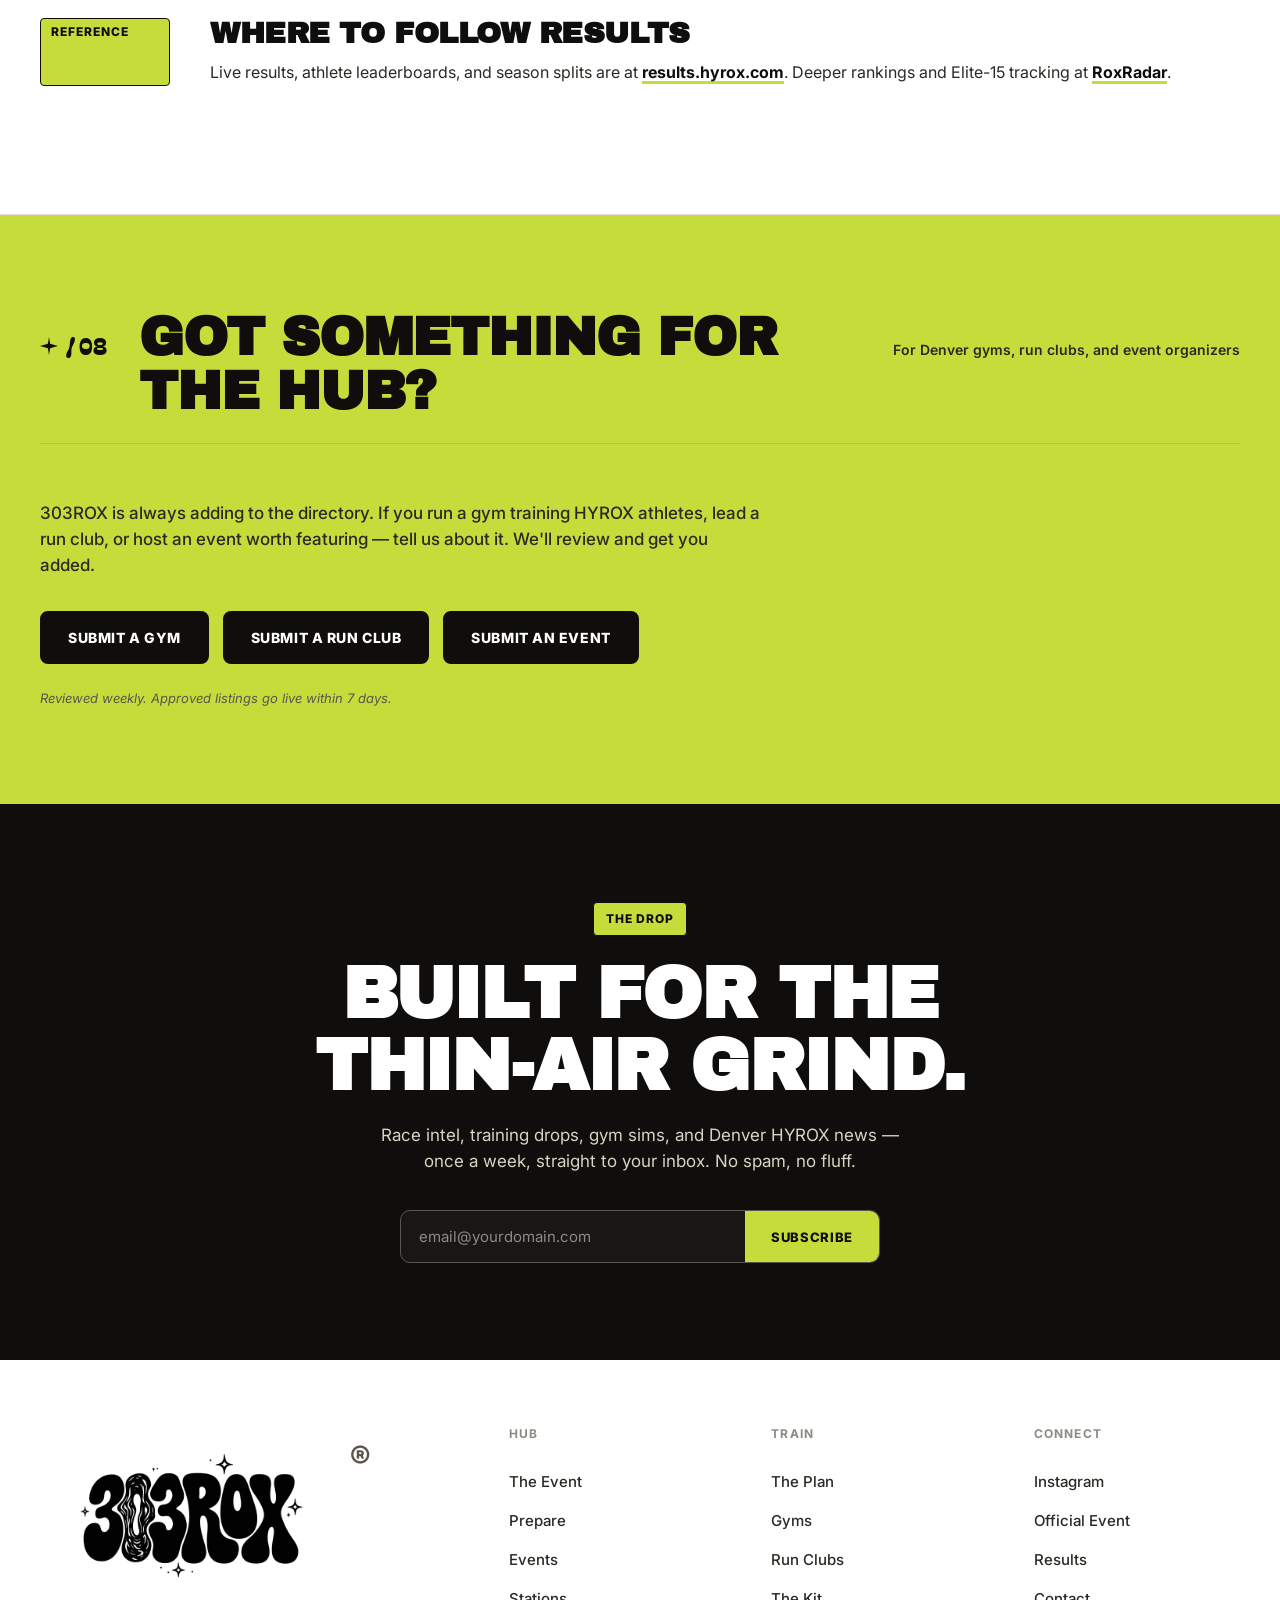
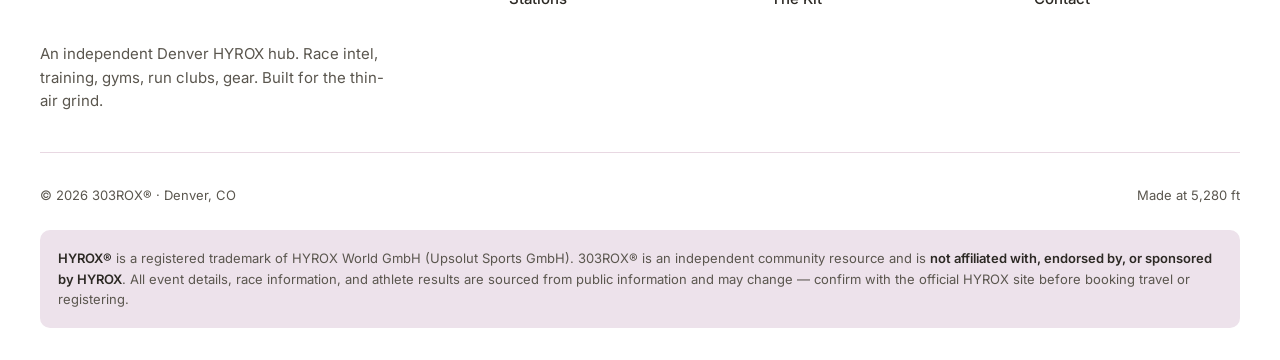
==== commit 7843e295: "Wire skierg video into Station 01 card" ====
--- a/index.html
+++ b/index.html
@@ -262,7 +262,17 @@
     </div>
 
     <div class="stations">
-      <div class="station">
+      <div class="station has-video">
+        <div class="station-bg" aria-hidden="true">
+          <video
+            src="videos/stations/skierg.mp4"
+            autoplay
+            muted
+            loop
+            playsinline
+            preload="metadata"></video>
+          <div class="station-bg-tint"></div>
+        </div>
         <div class="station-num">01</div>
         <div class="station-name">SkiErg</div>
         <div class="station-dist">1,000 m</div>
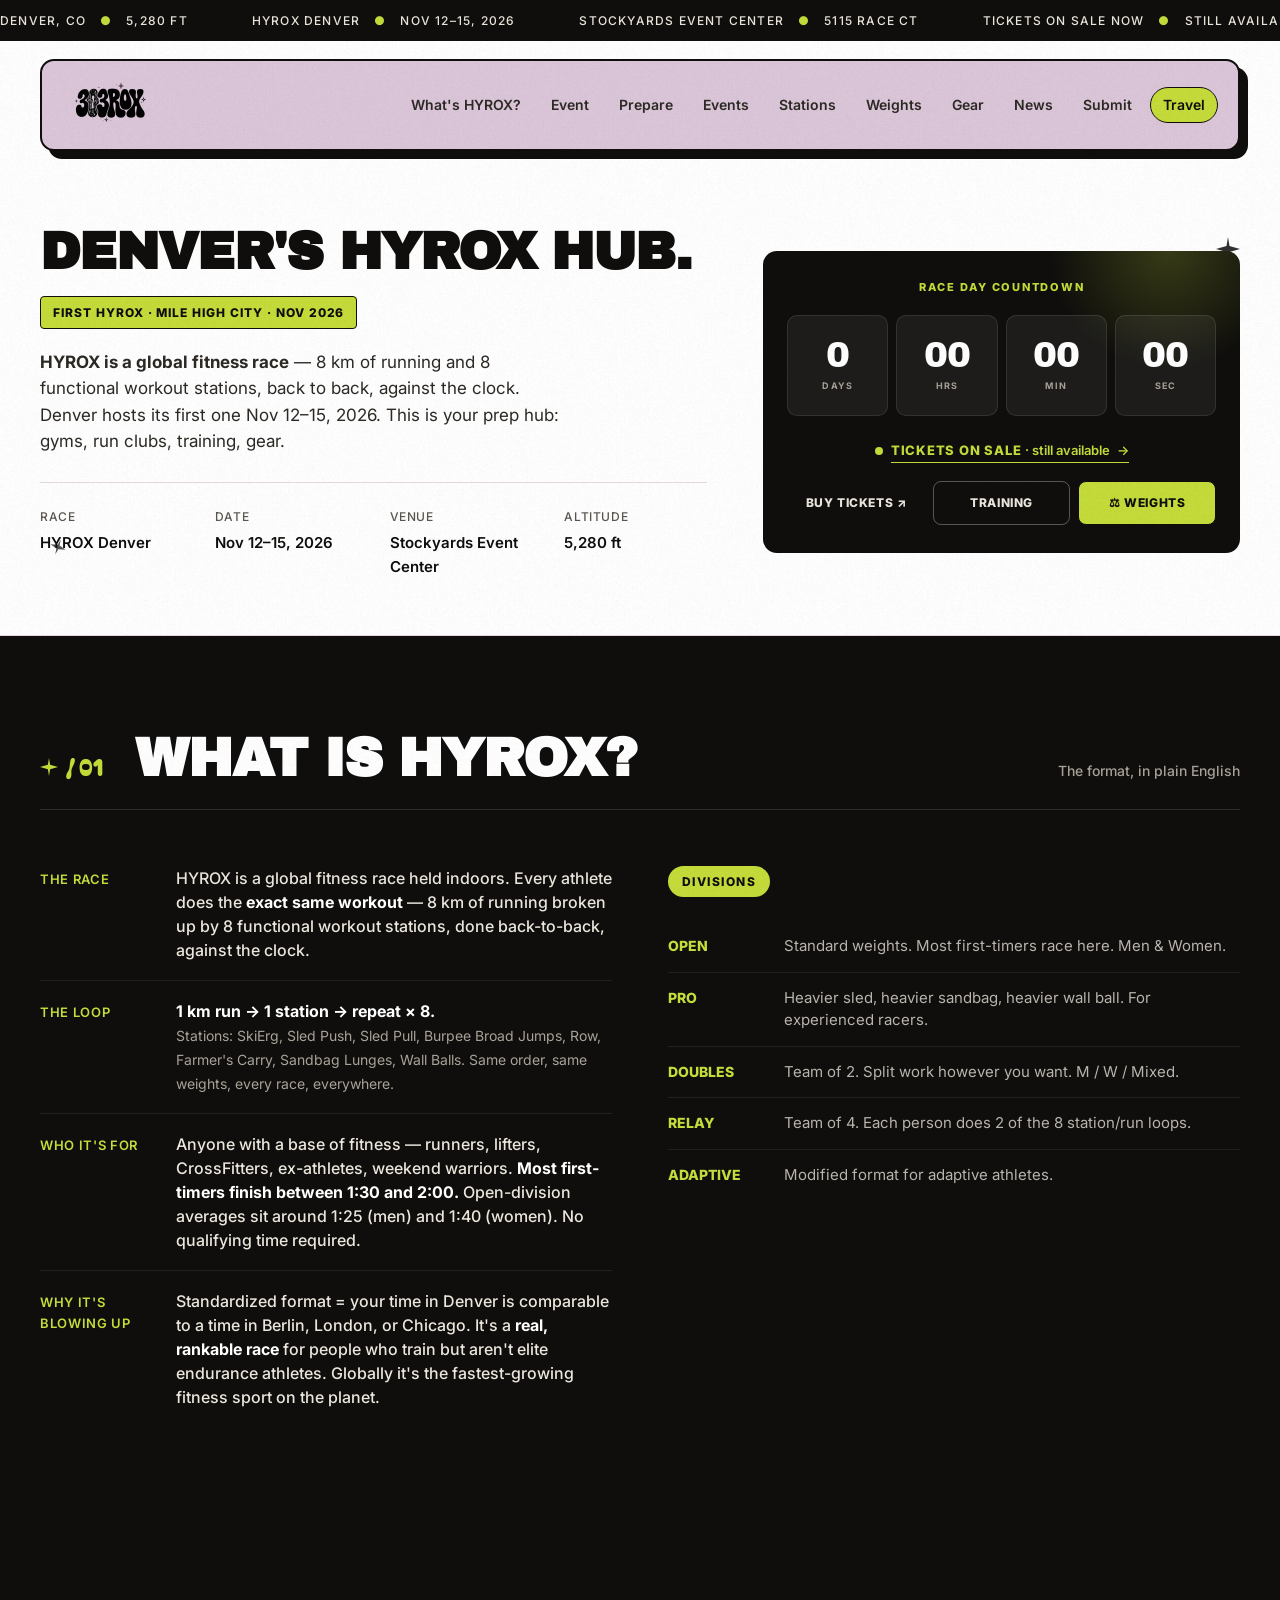
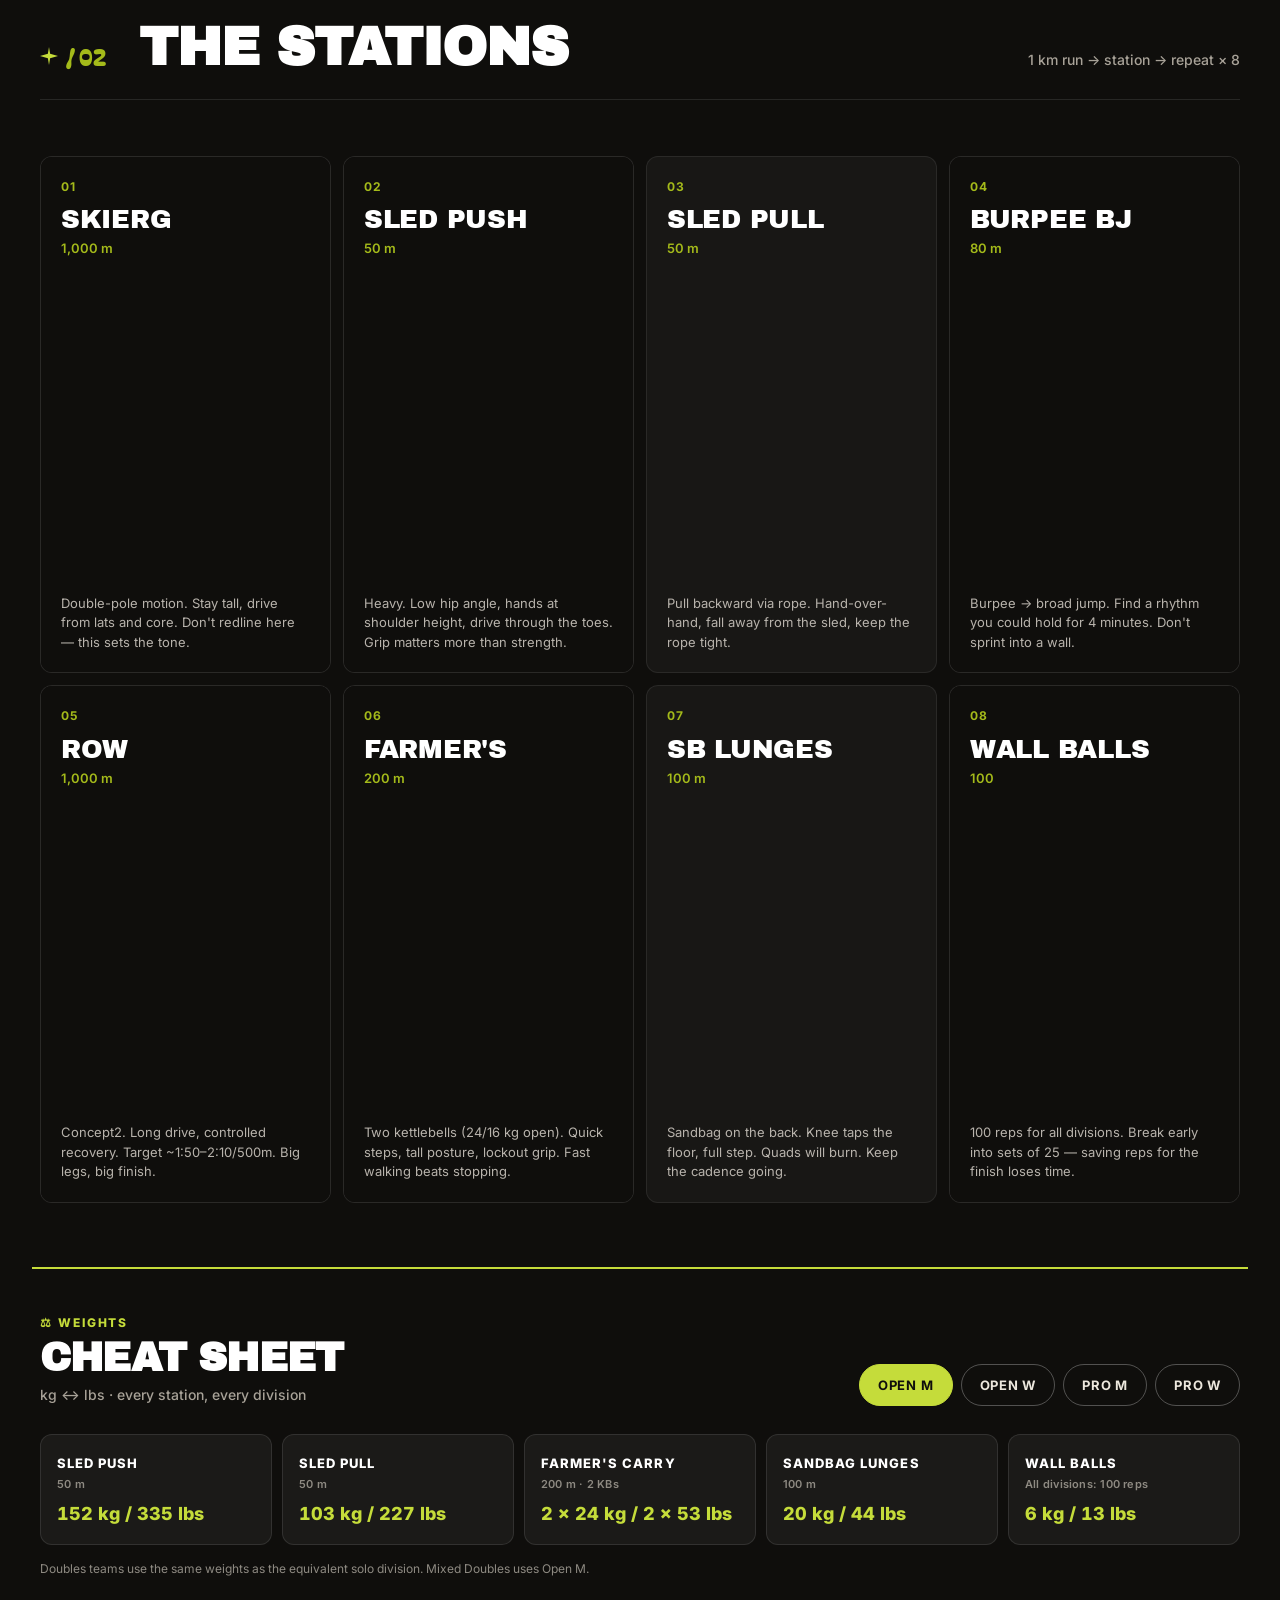
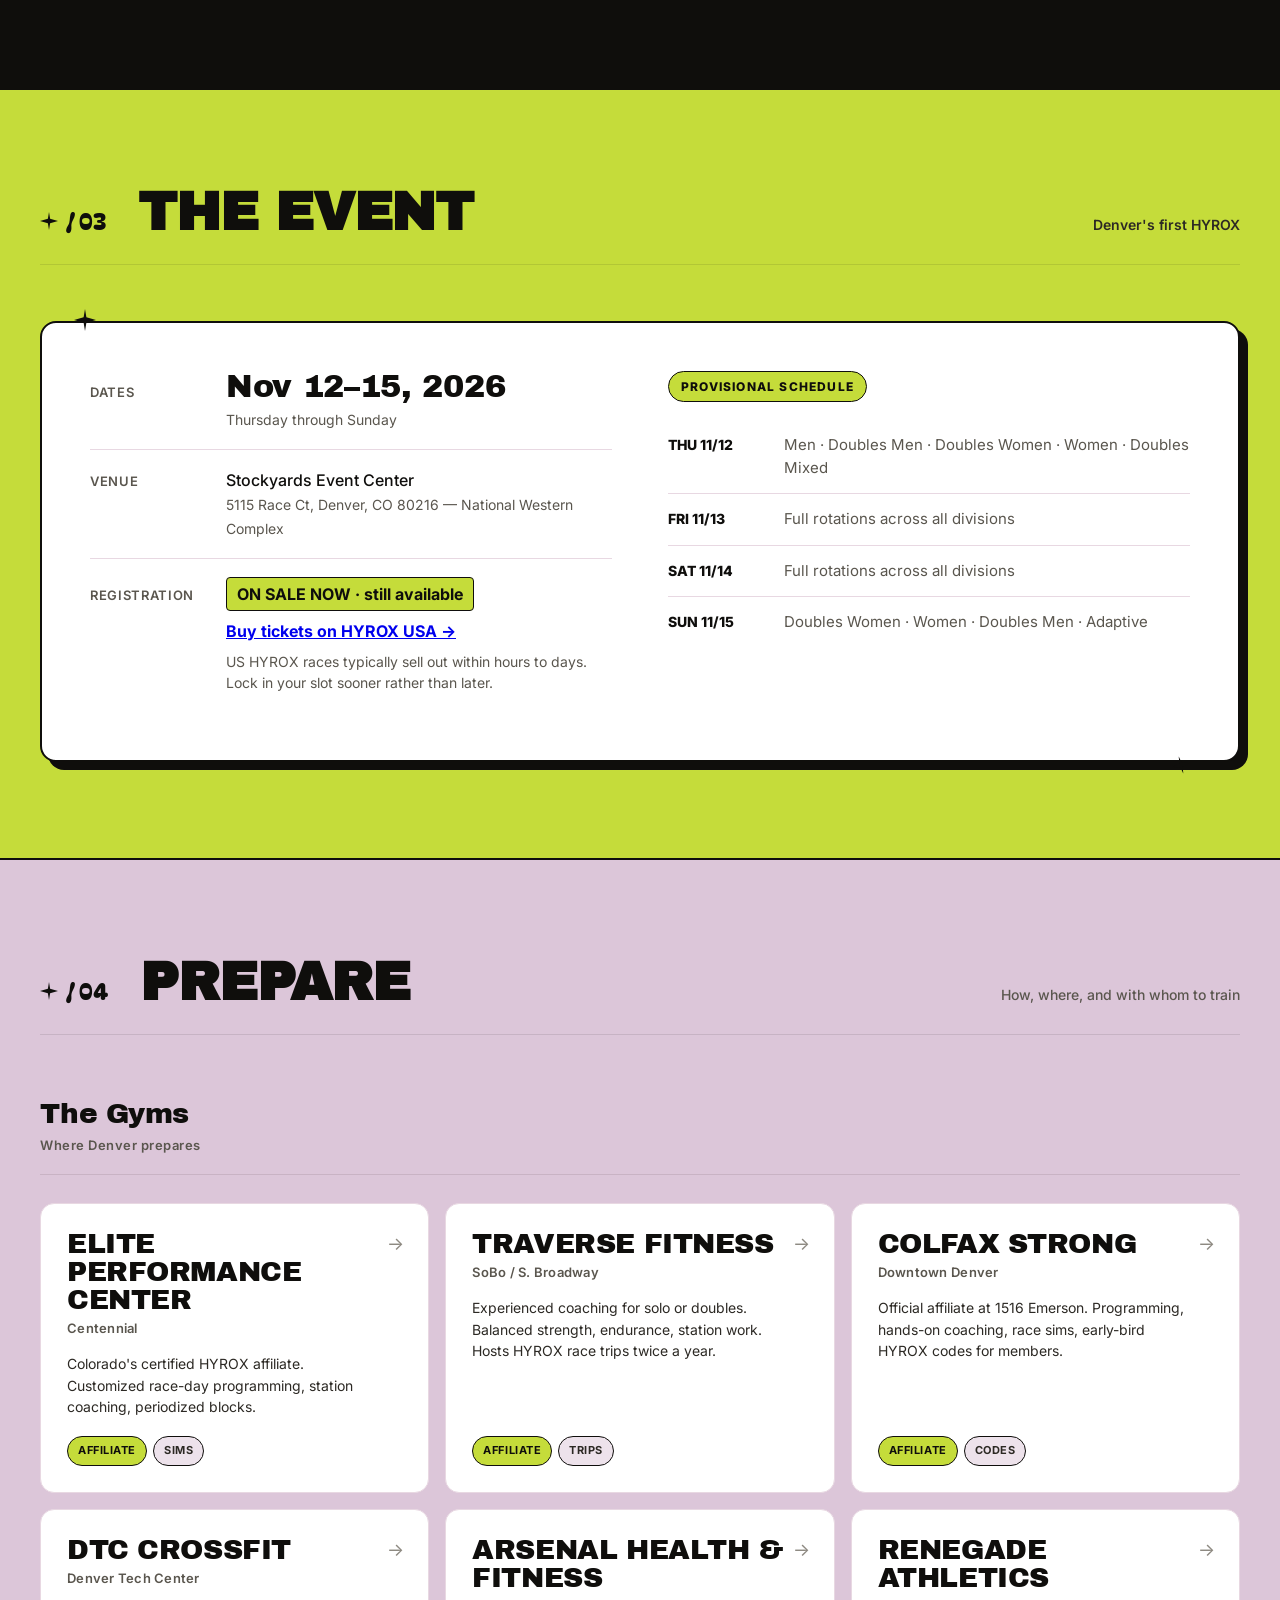
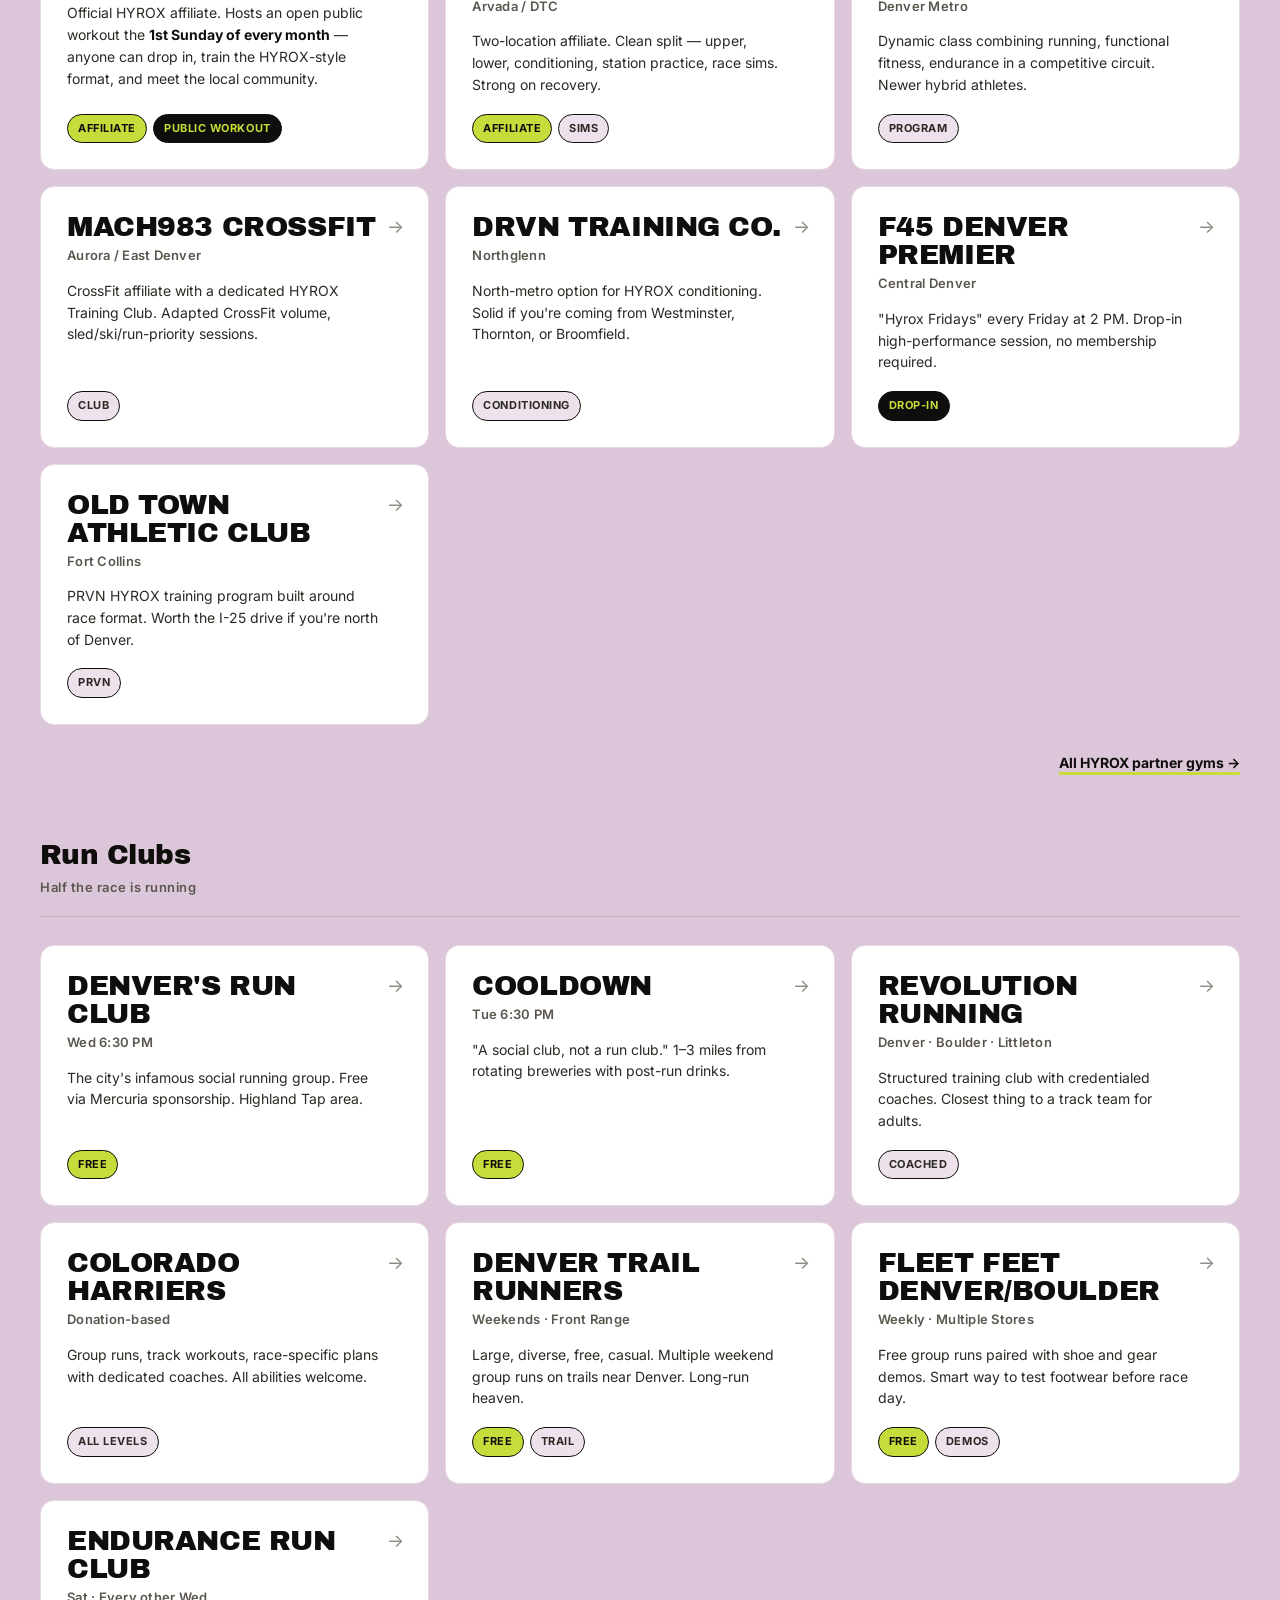
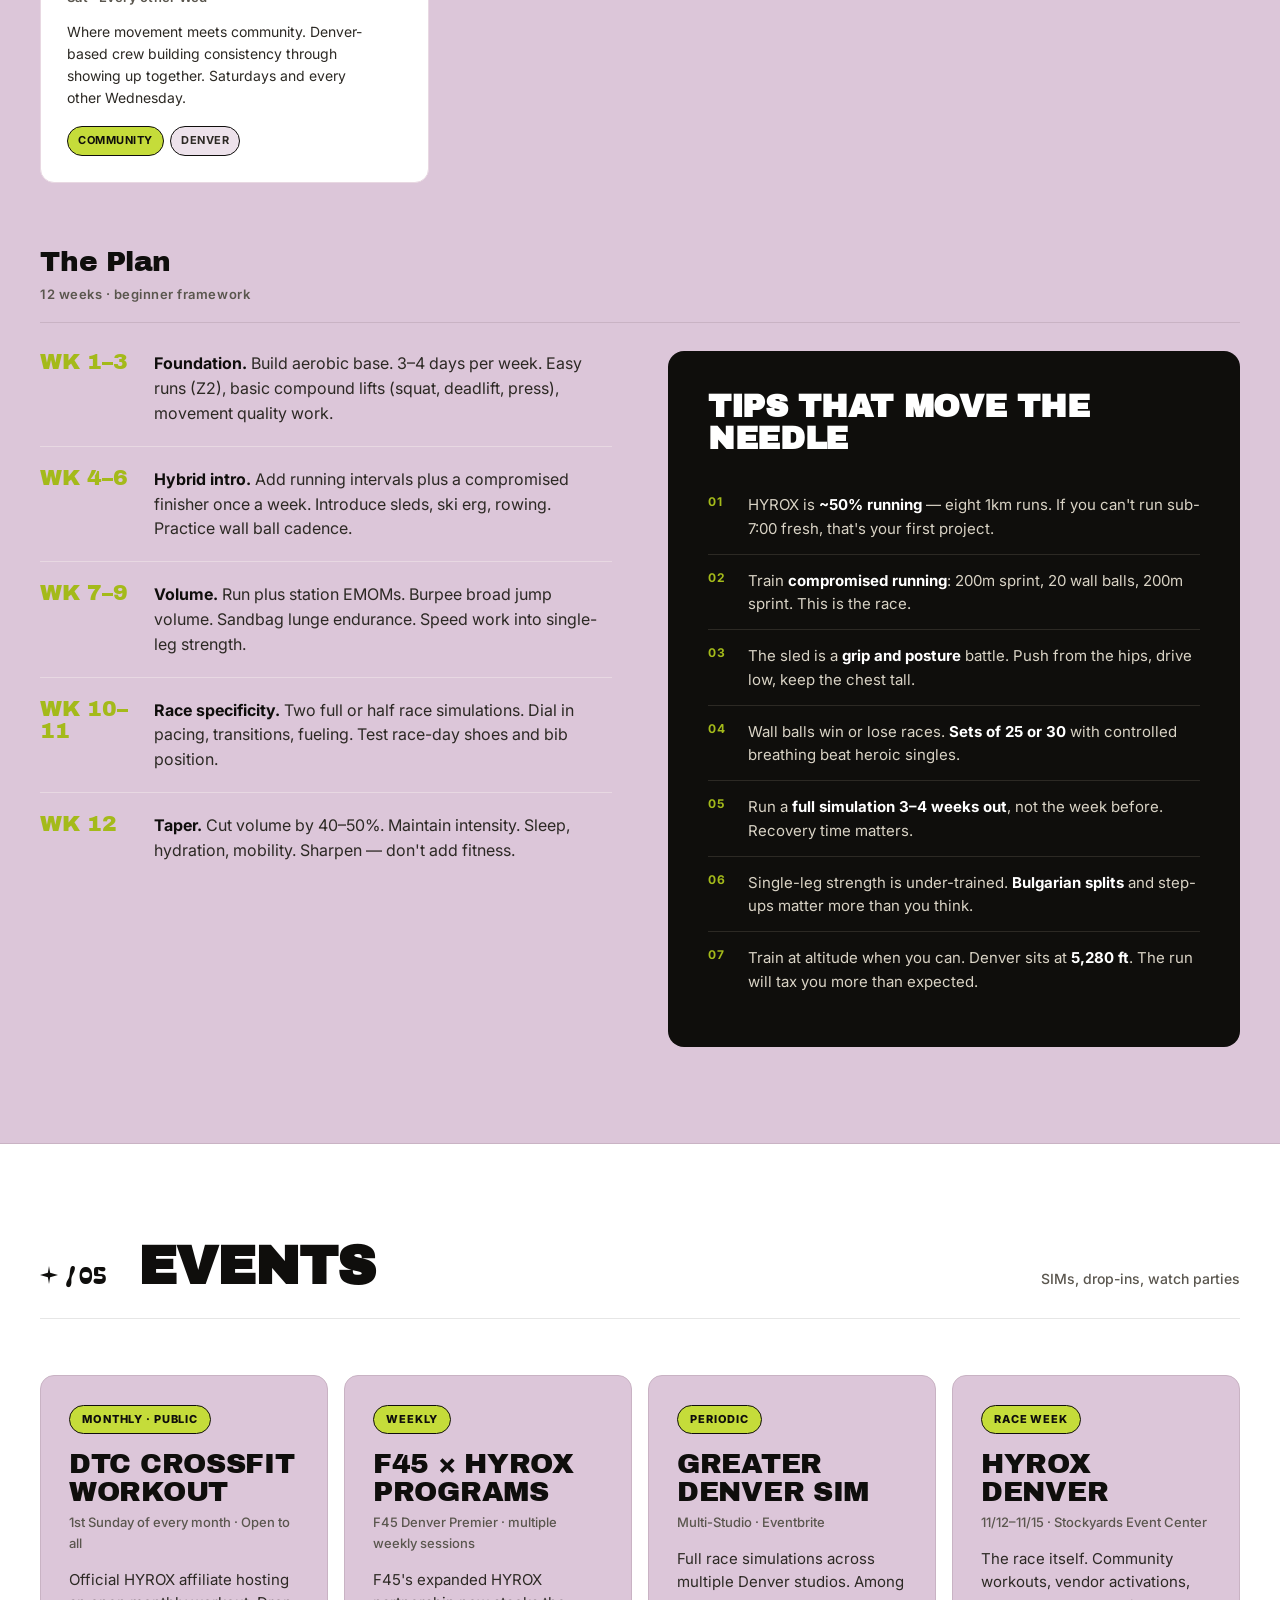
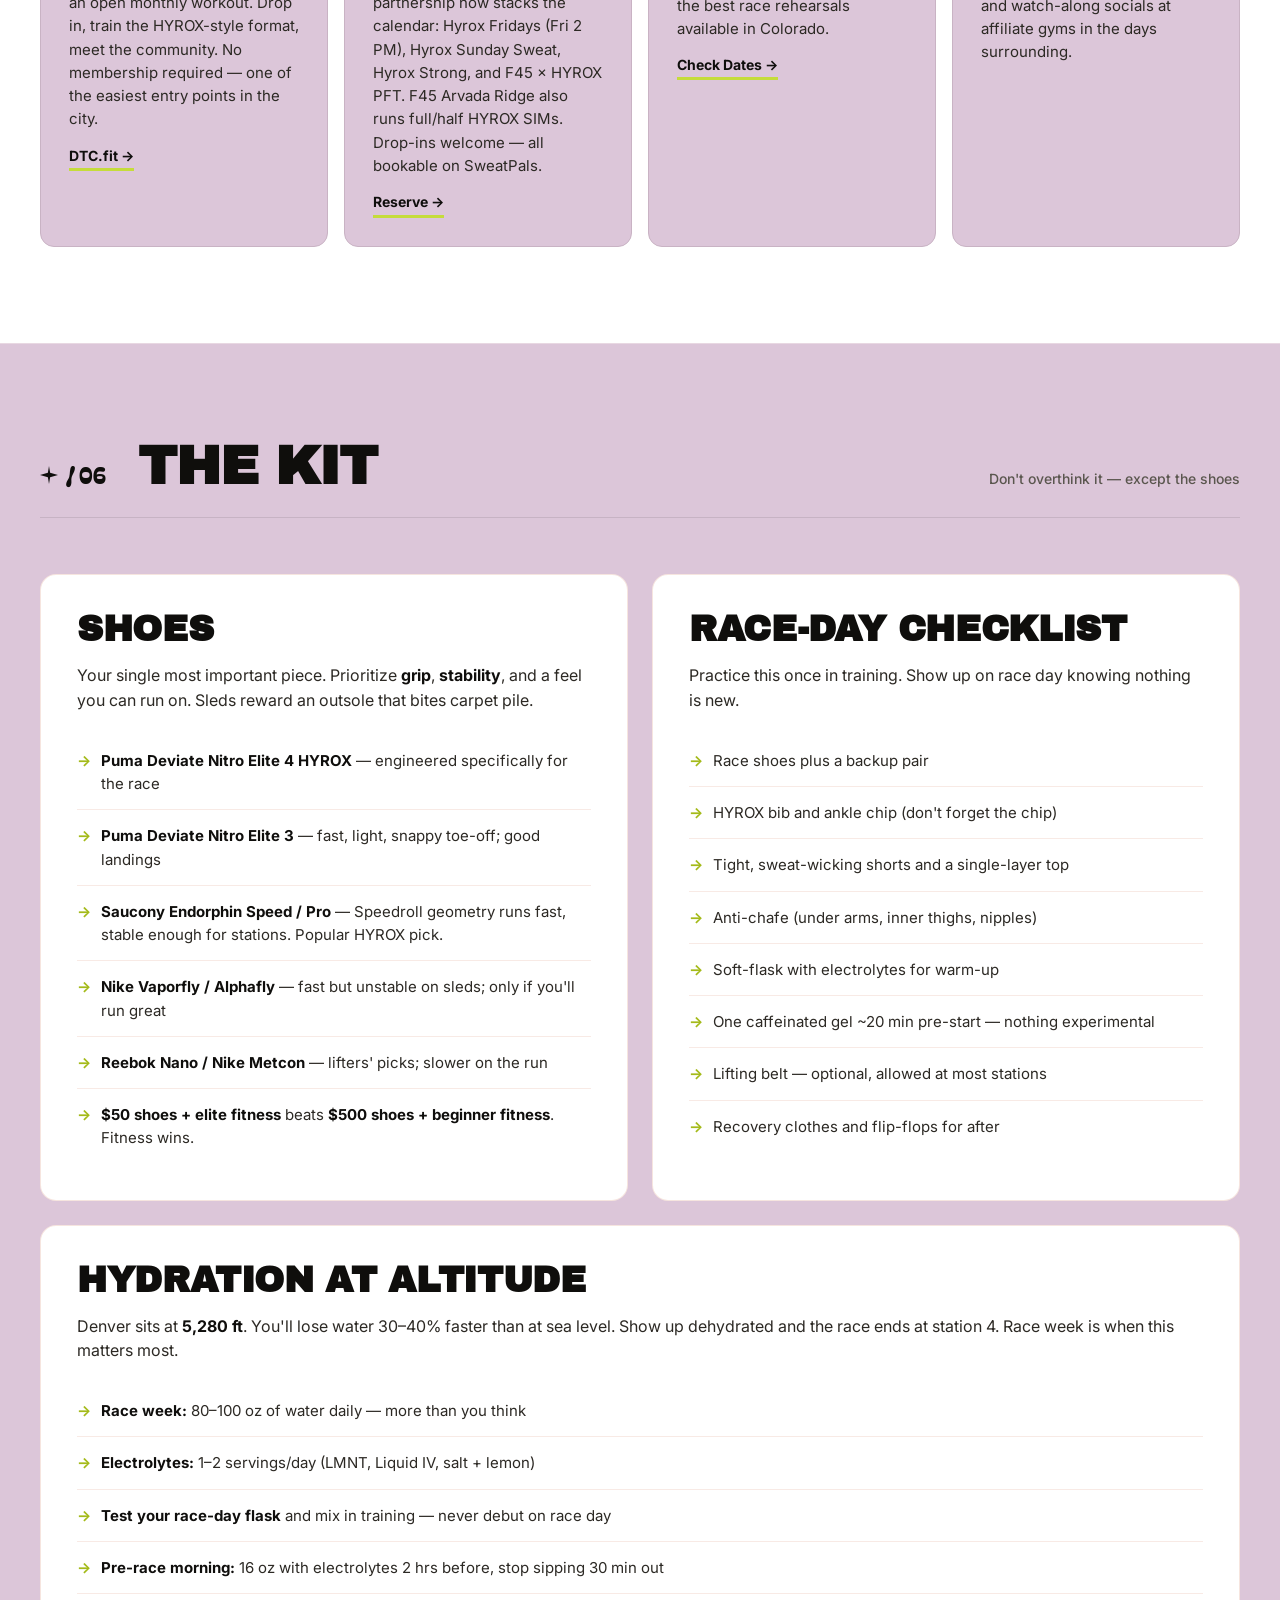
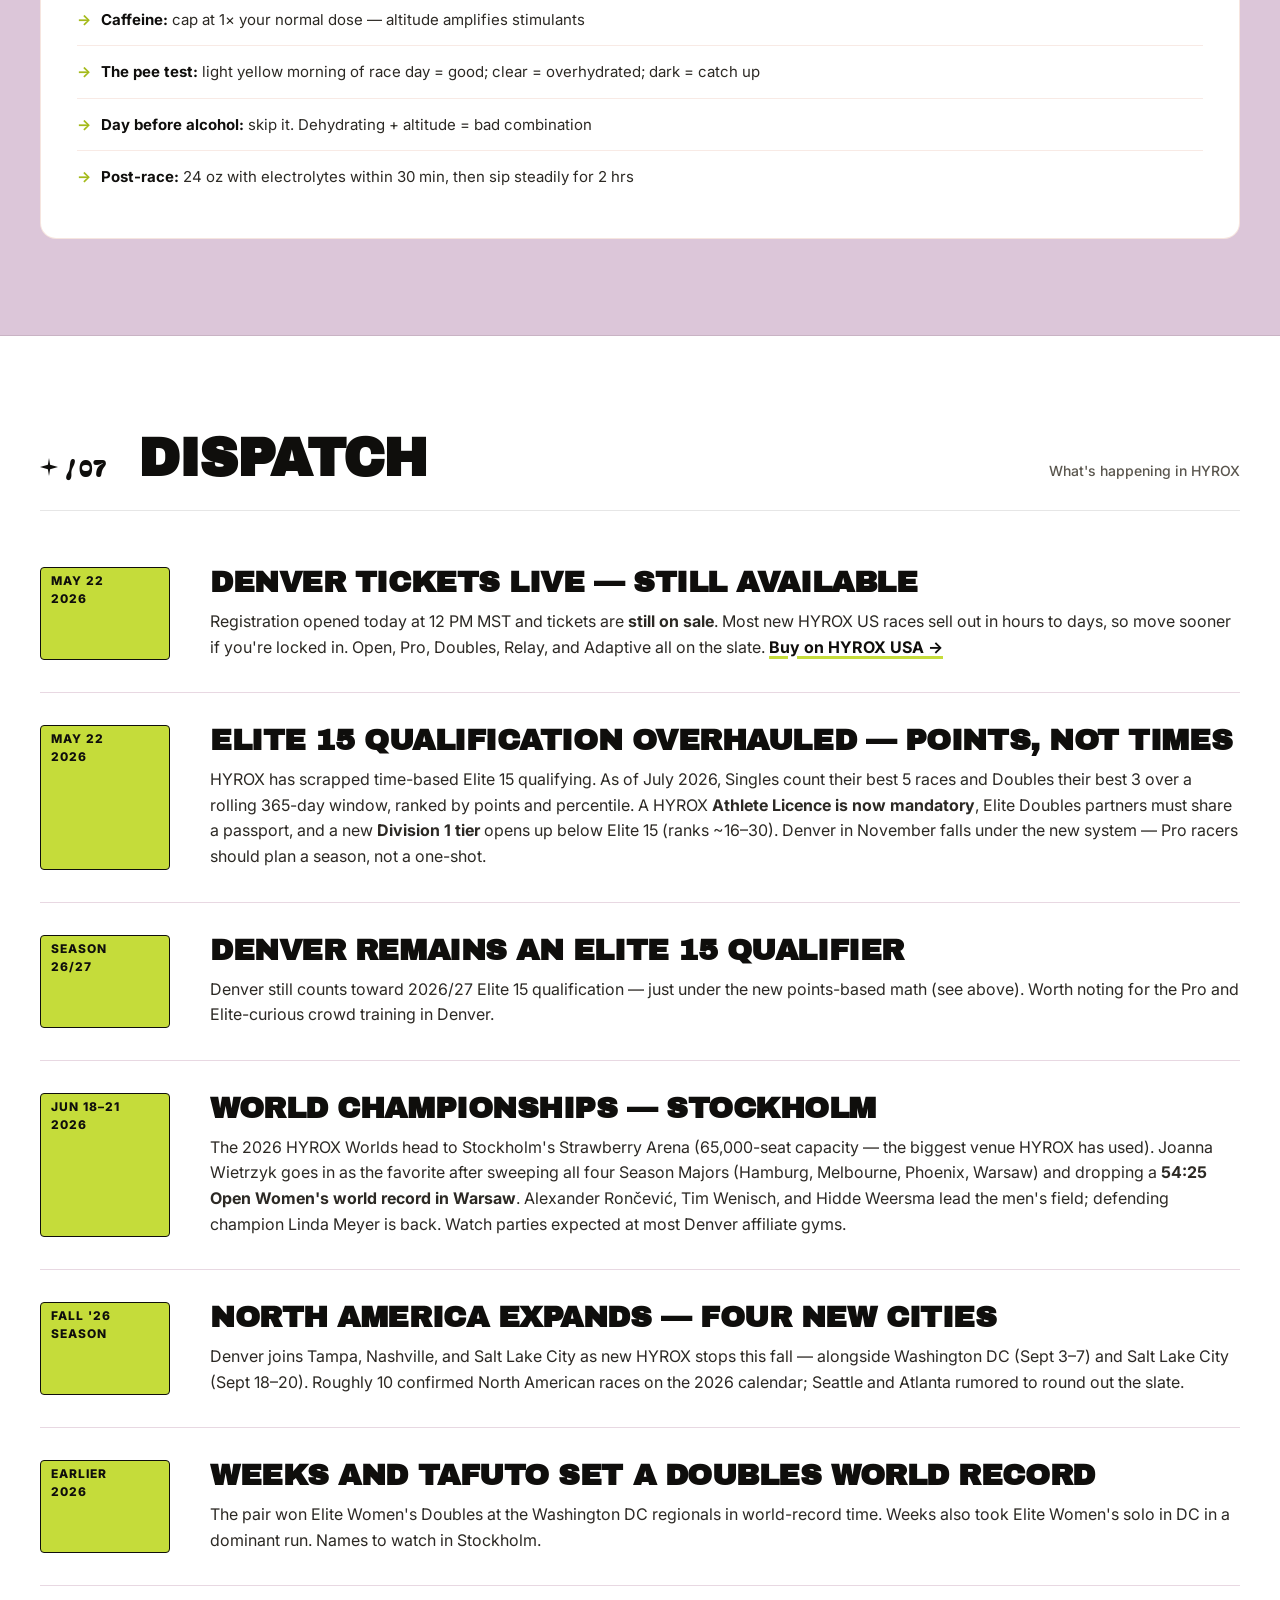
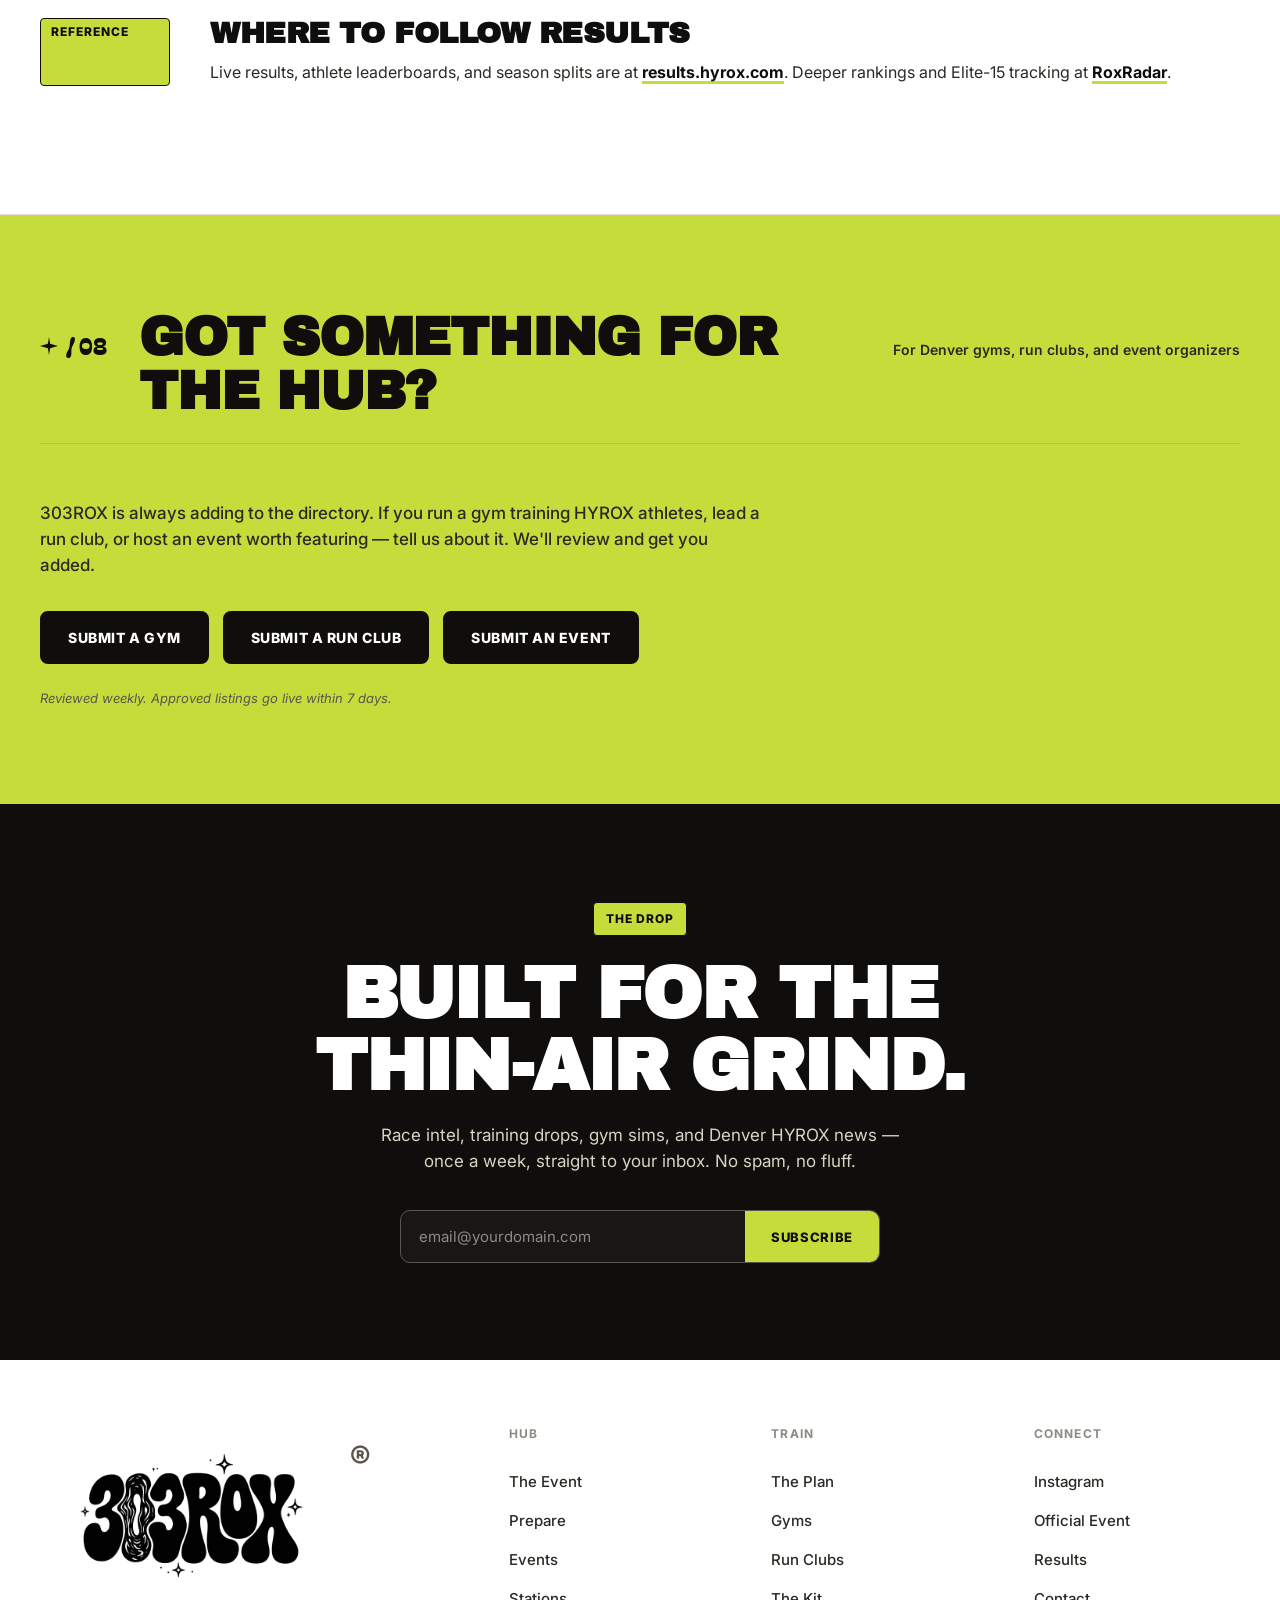
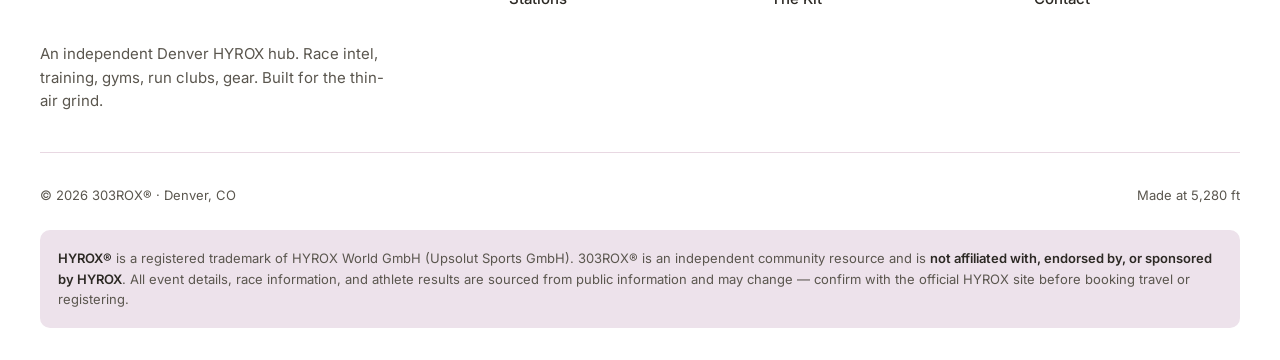
==== commit 5ee4b4a4: "Wire row video into Station 05 card" ====
--- a/index.html
+++ b/index.html
@@ -316,7 +316,17 @@
         <div class="station-dist">80 m</div>
         <div class="station-desc">Burpee → broad jump. Find a rhythm you could hold for 4 minutes. Don't sprint into a wall.</div>
       </div>
-      <div class="station">
+      <div class="station has-video">
+        <div class="station-bg" aria-hidden="true">
+          <video
+            src="videos/stations/row.mp4"
+            autoplay
+            muted
+            loop
+            playsinline
+            preload="metadata"></video>
+          <div class="station-bg-tint"></div>
+        </div>
         <div class="station-num">05</div>
         <div class="station-name">Row</div>
         <div class="station-dist">1,000 m</div>
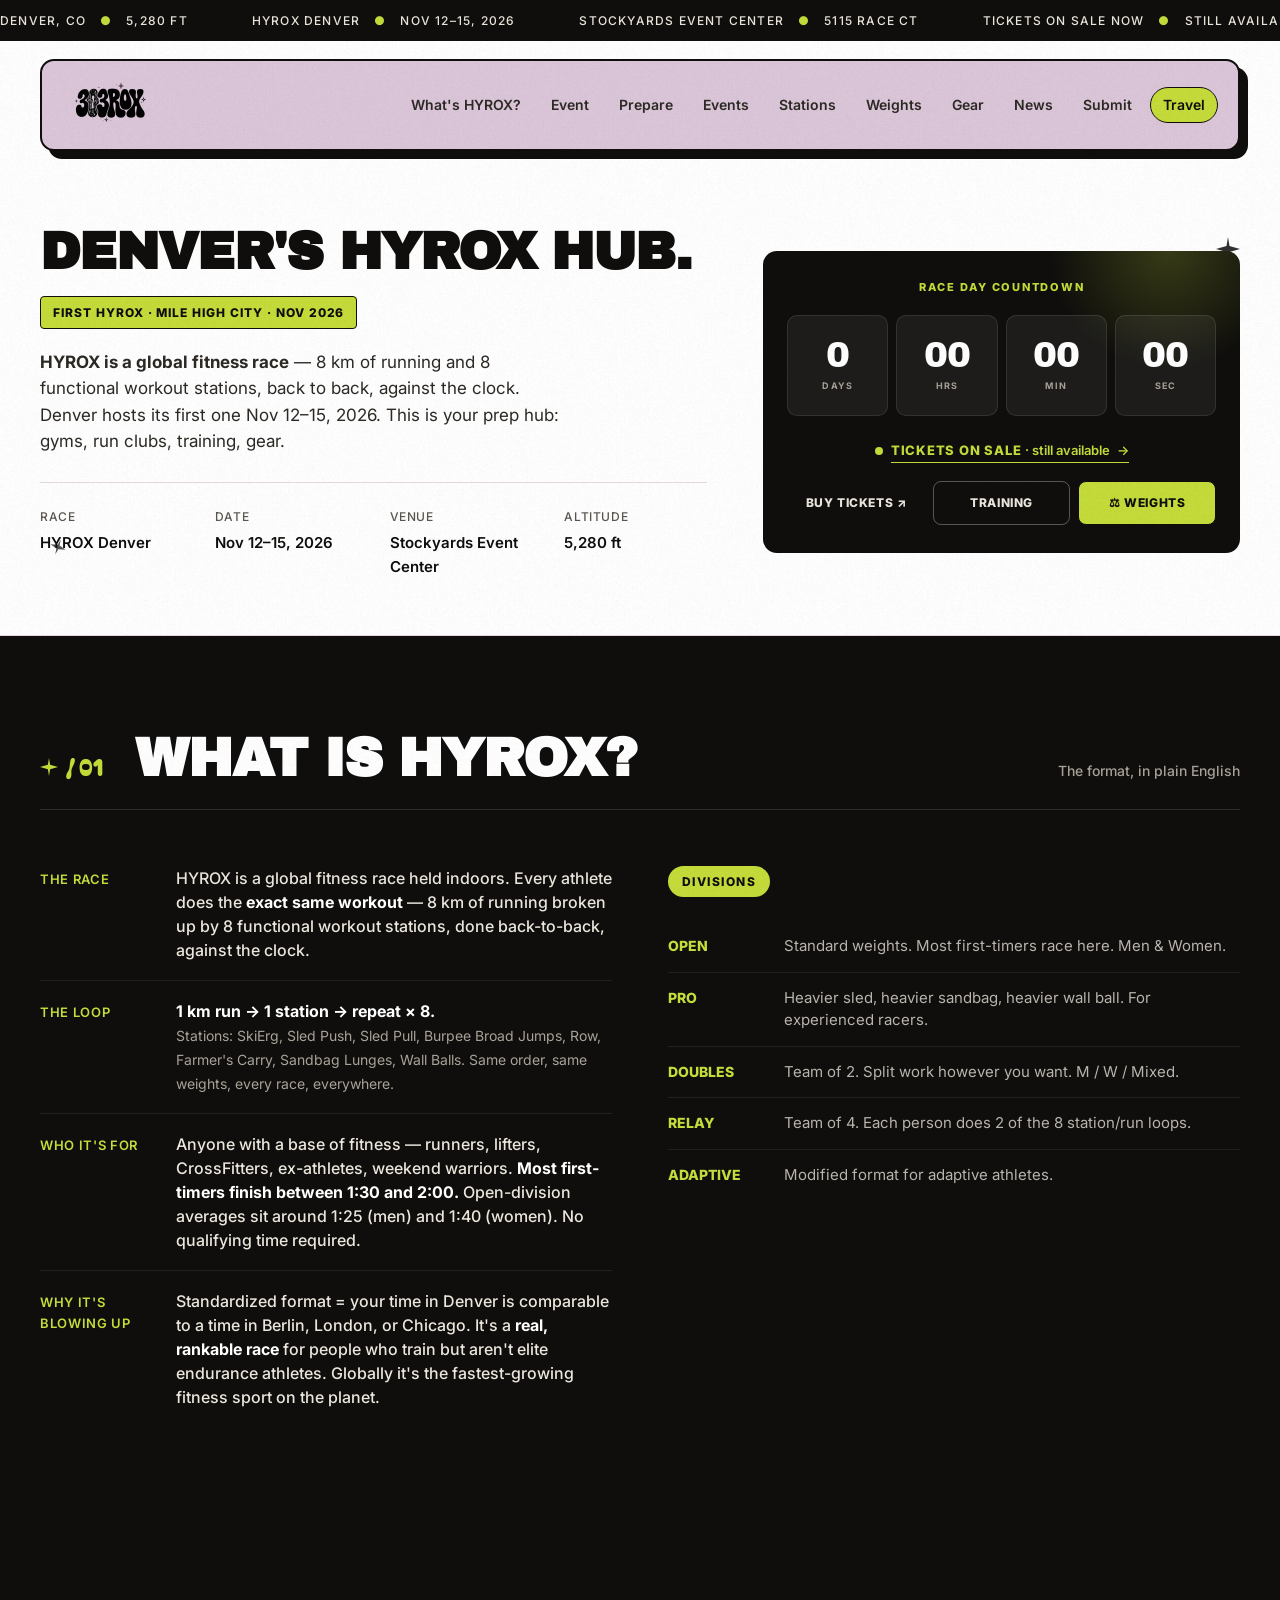
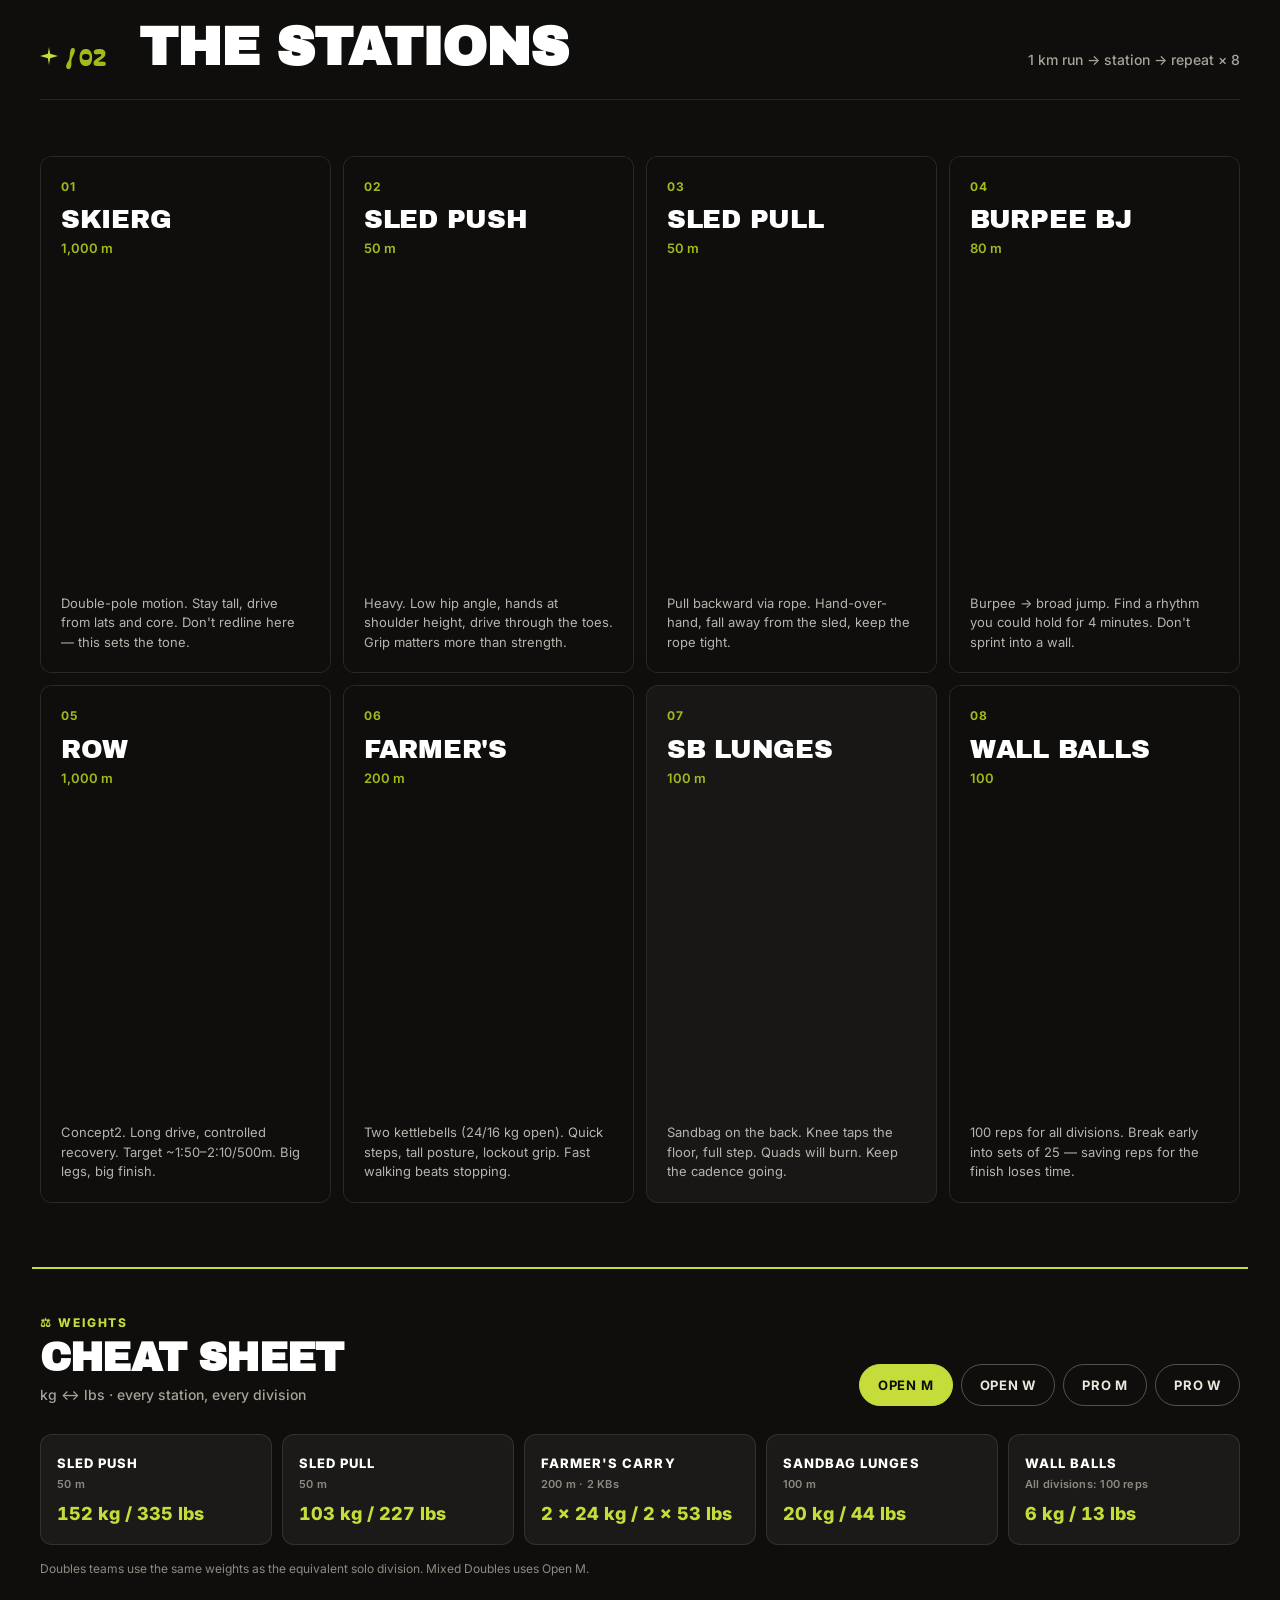
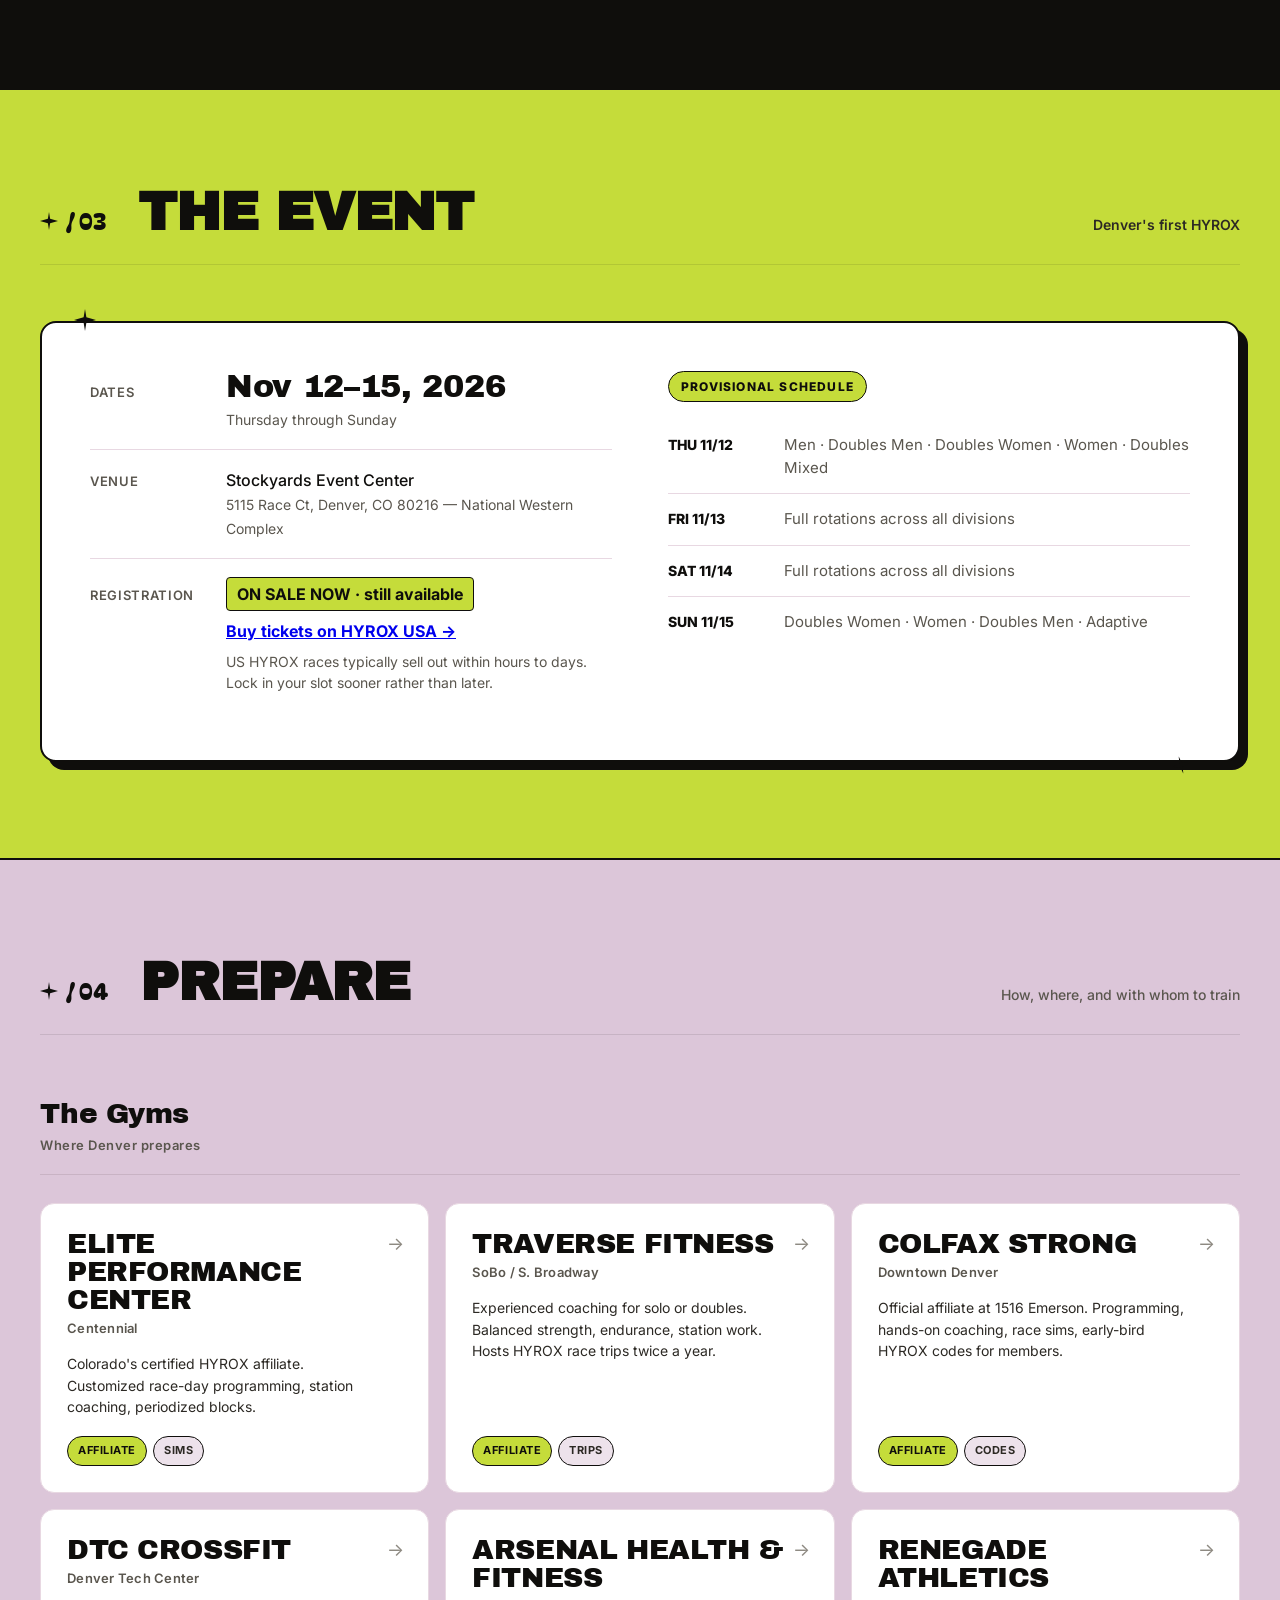
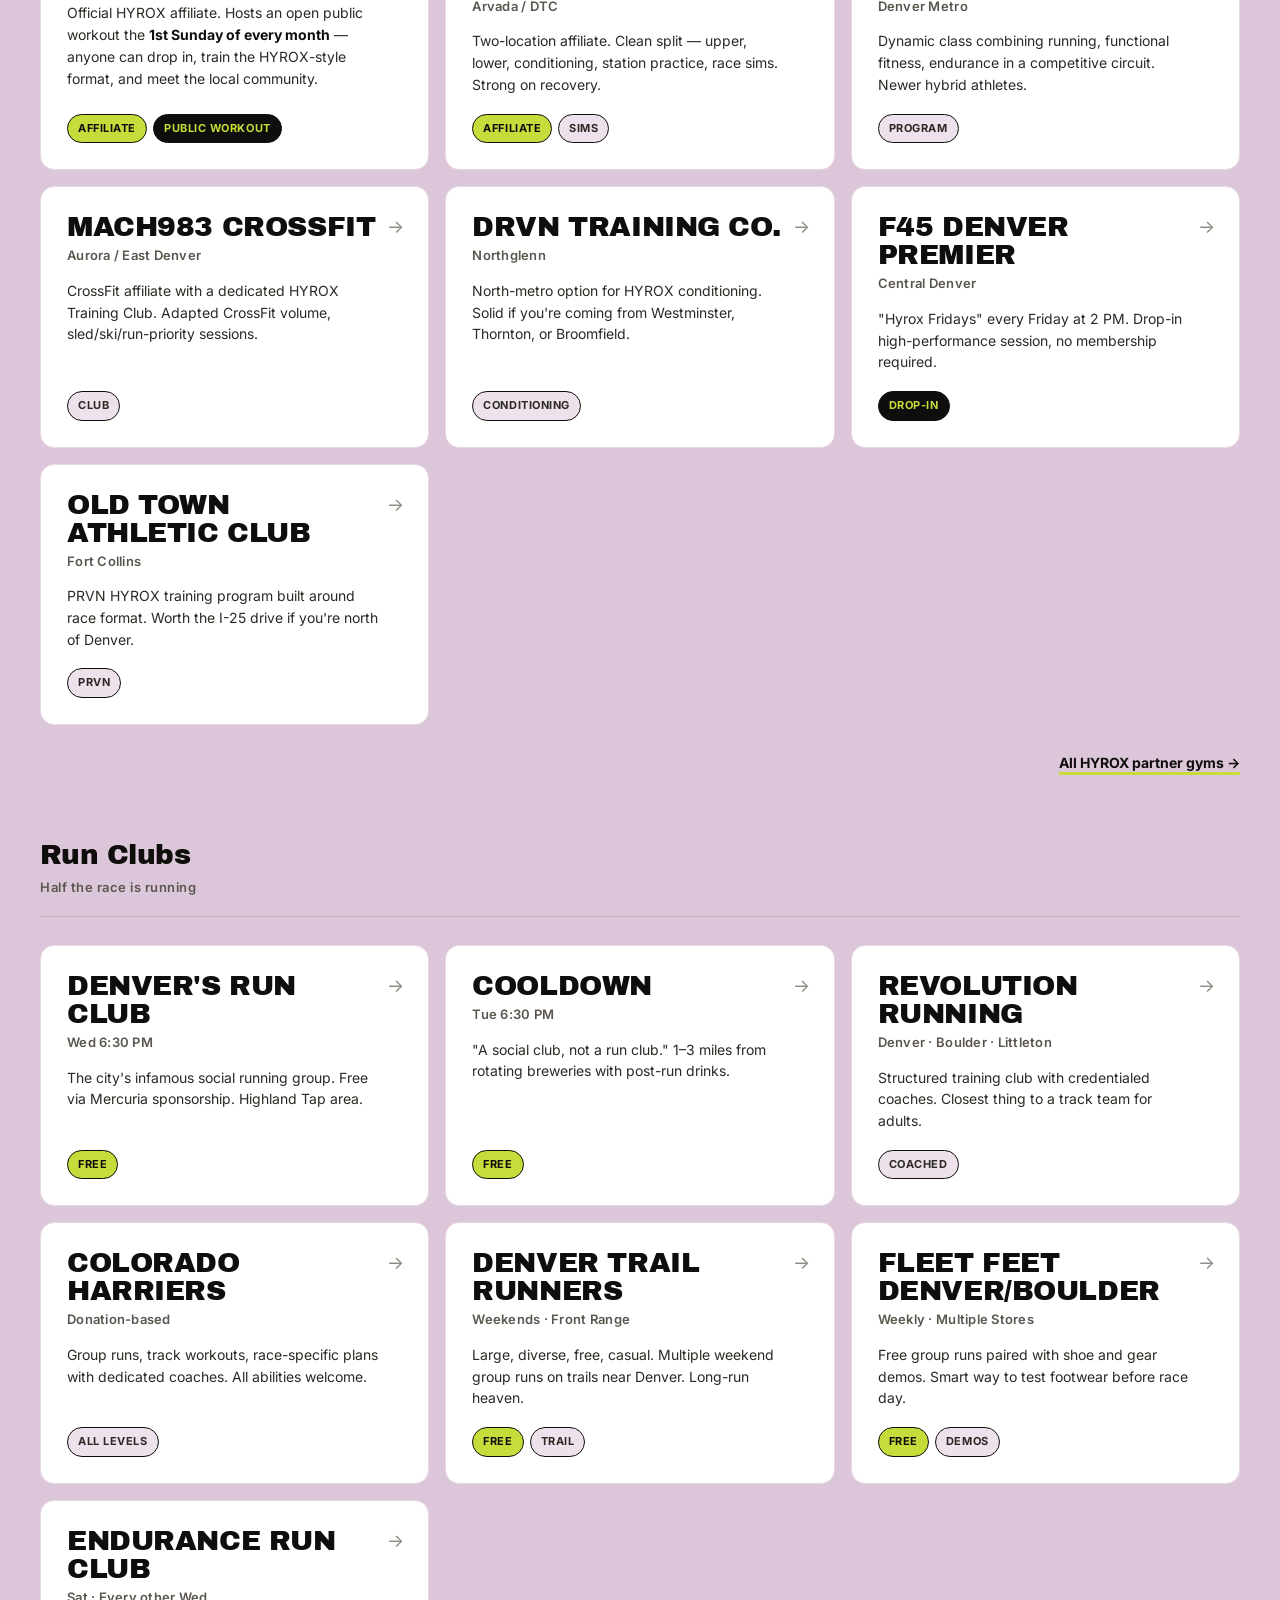
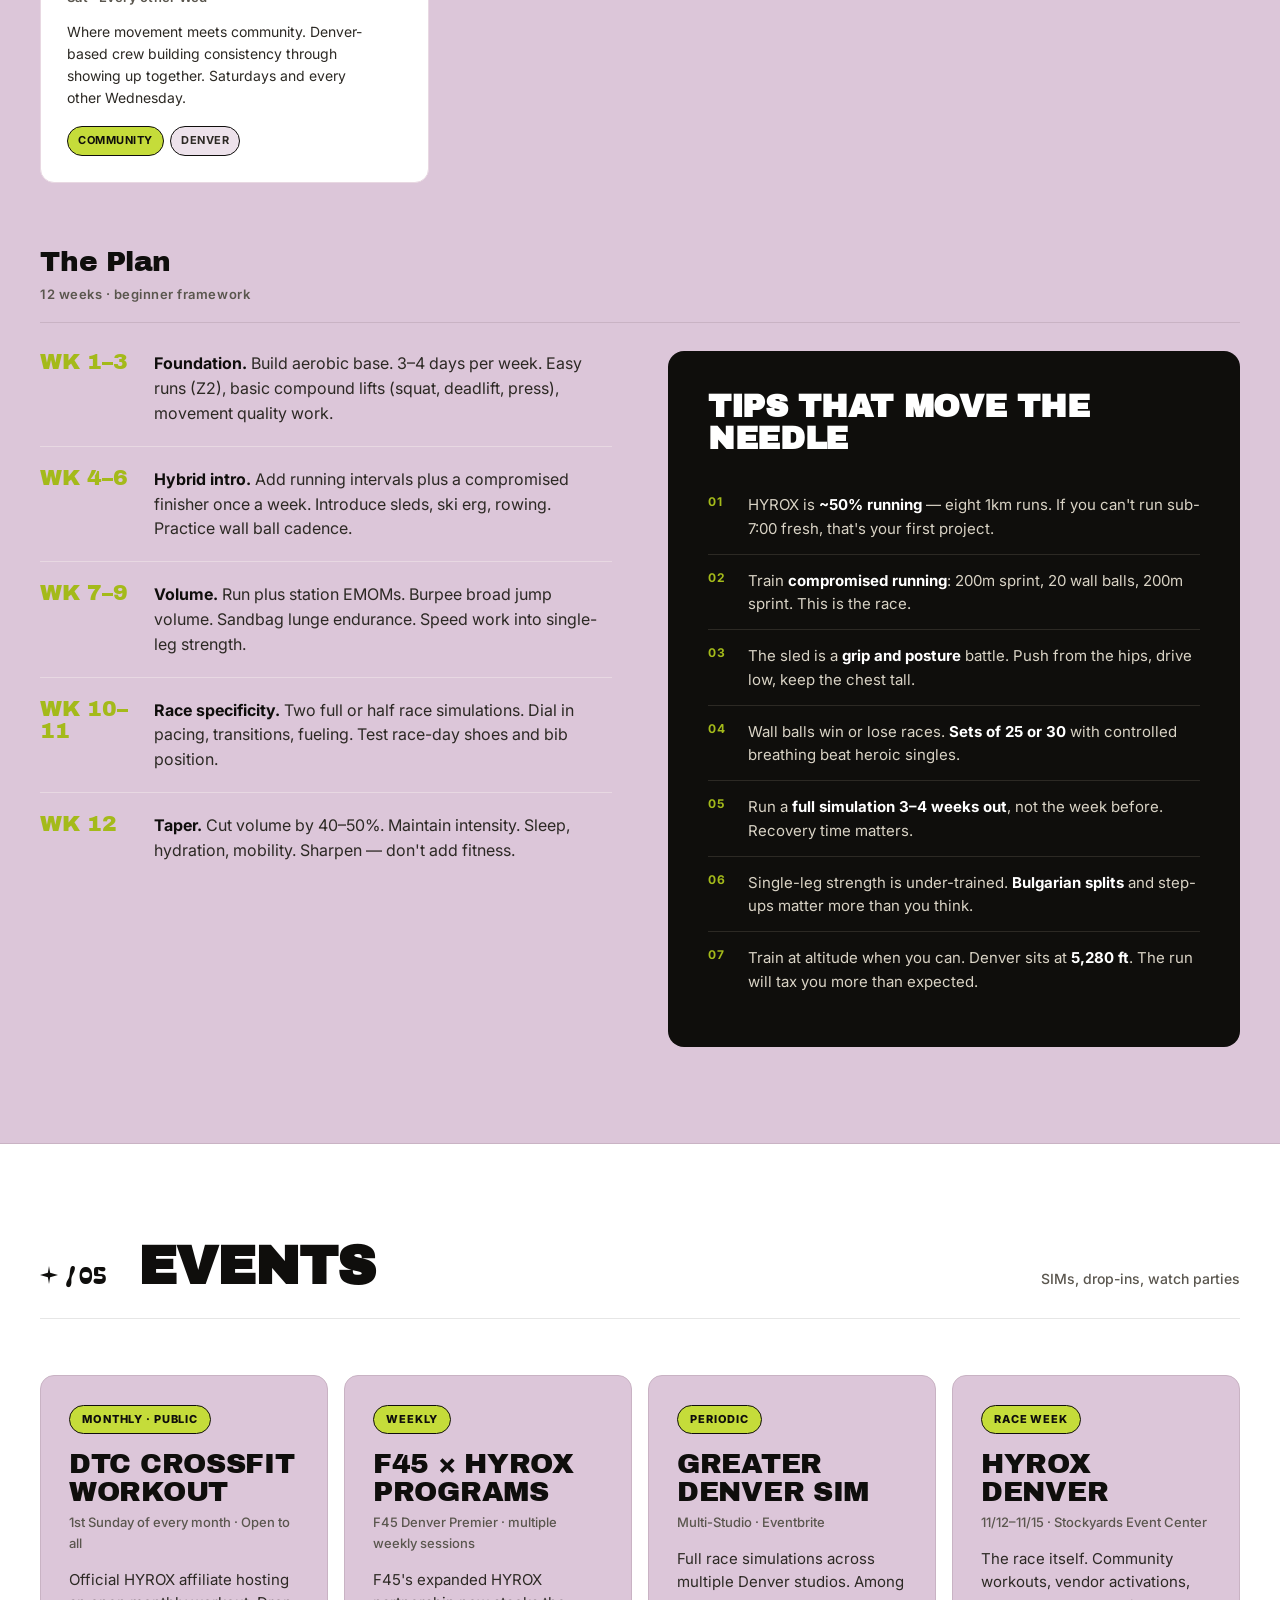
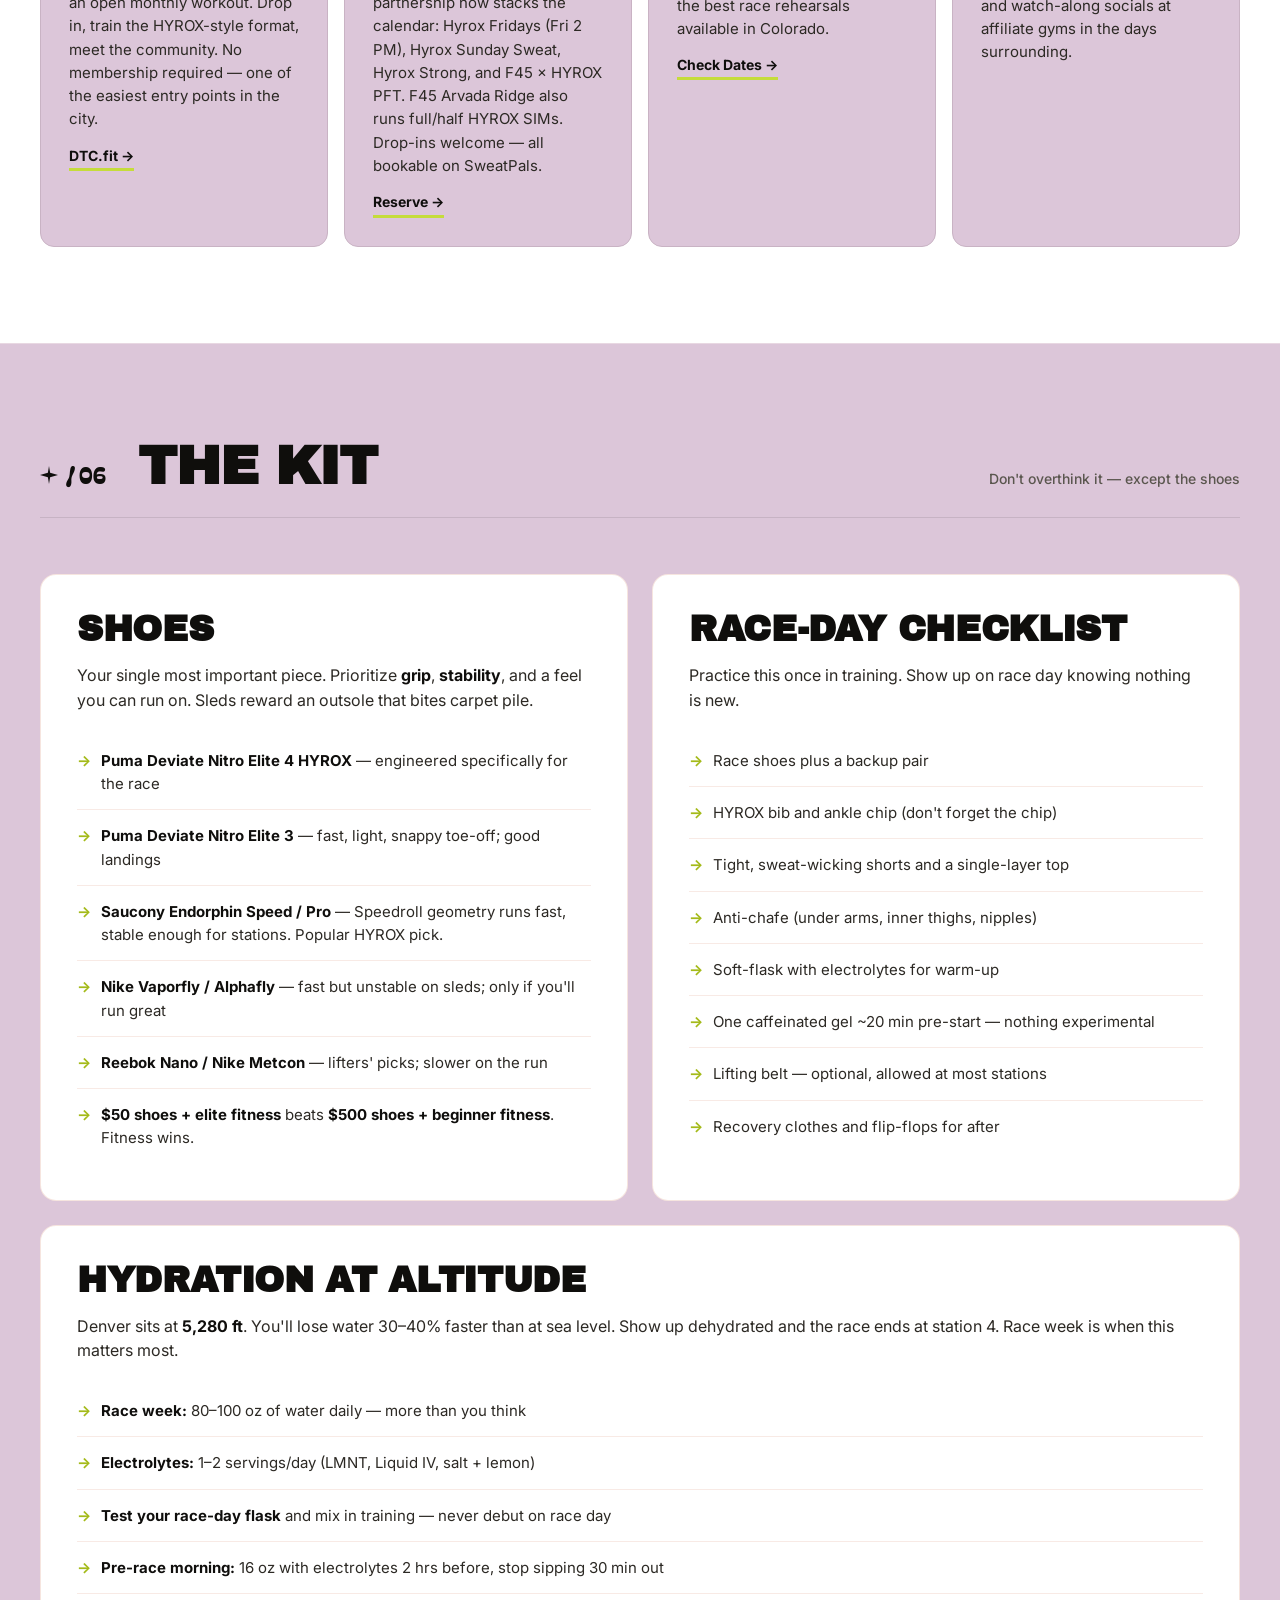
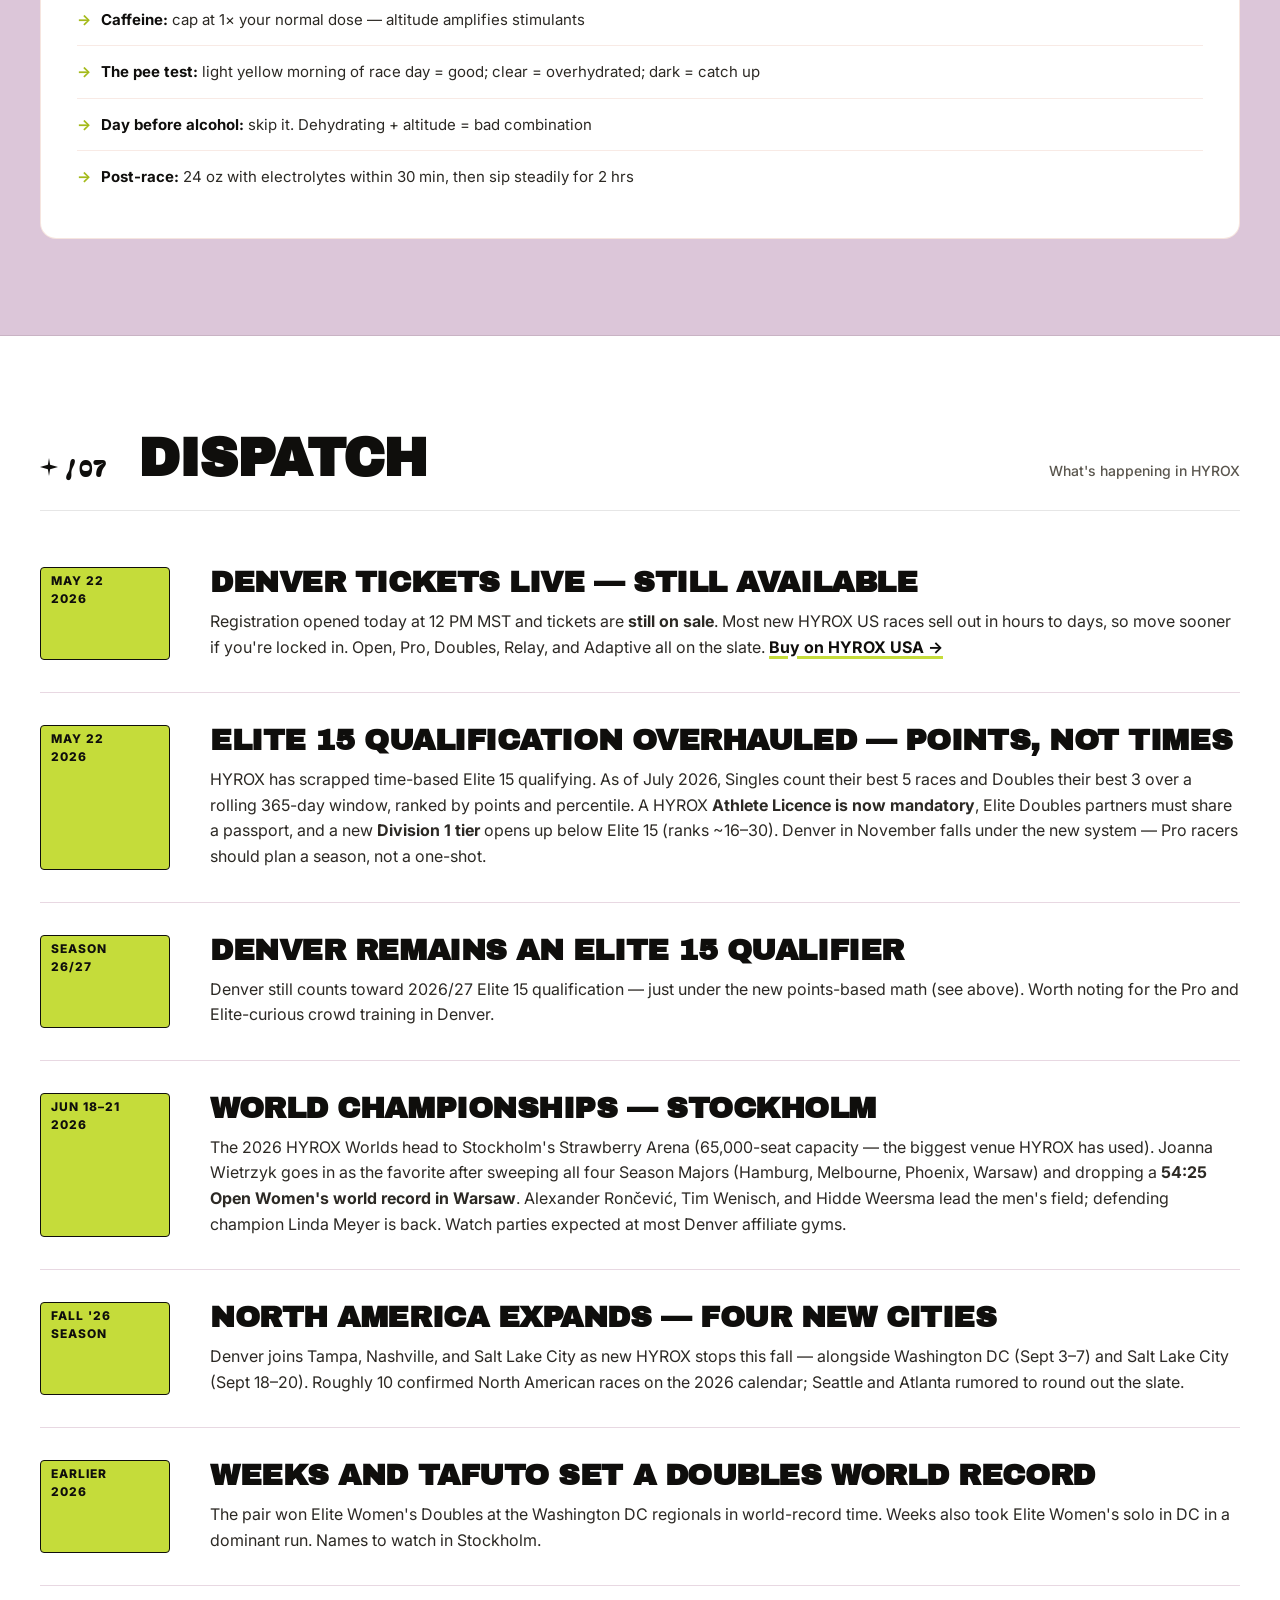
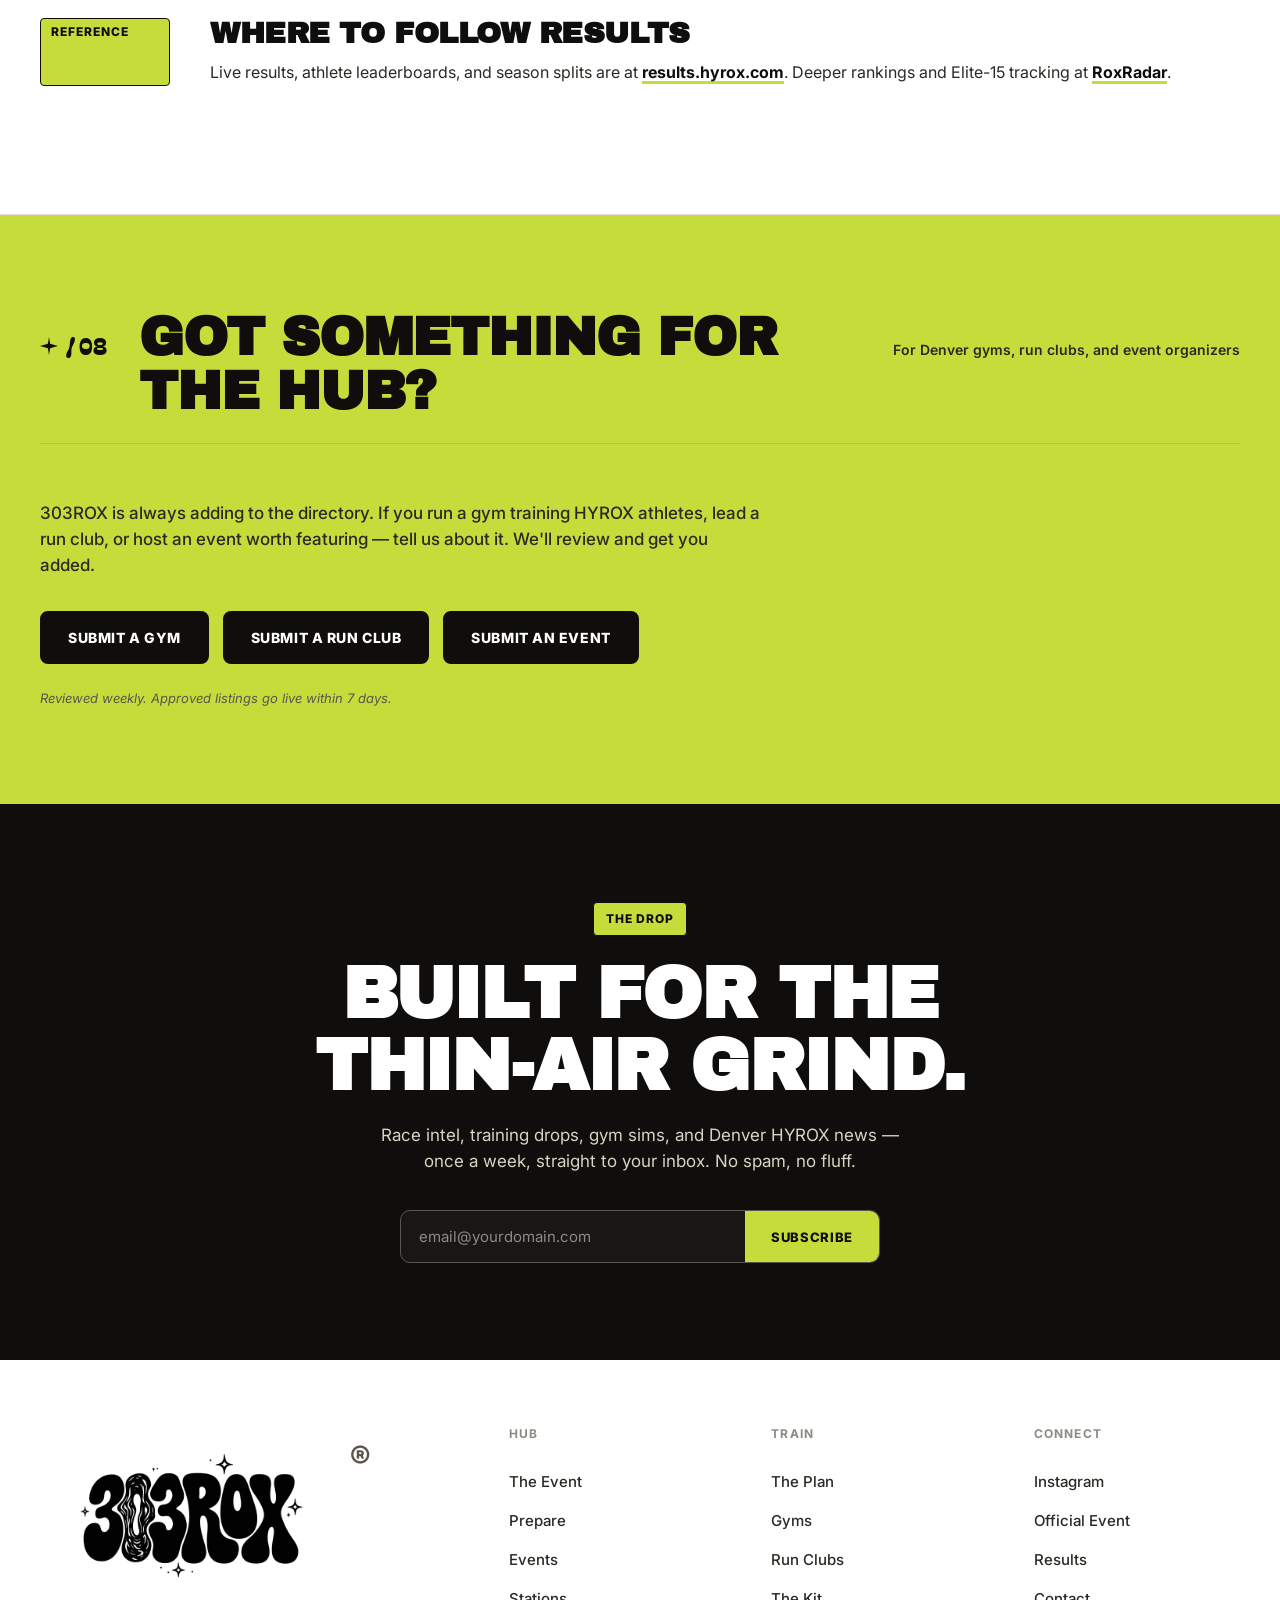
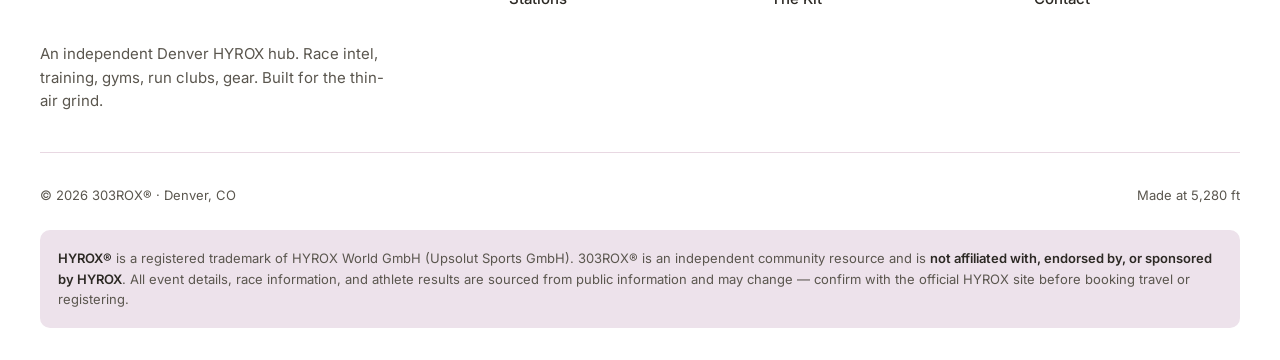
==== commit 8579df7f: "Wire sled-pull video into Station 03 card" ====
--- a/index.html
+++ b/index.html
@@ -294,7 +294,17 @@
         <div class="station-dist">50 m</div>
         <div class="station-desc">Heavy. Low hip angle, hands at shoulder height, drive through the toes. Grip matters more than strength.</div>
       </div>
-      <div class="station">
+      <div class="station has-video">
+        <div class="station-bg" aria-hidden="true">
+          <video
+            src="videos/stations/sled-pull.mp4"
+            autoplay
+            muted
+            loop
+            playsinline
+            preload="metadata"></video>
+          <div class="station-bg-tint"></div>
+        </div>
         <div class="station-num">03</div>
         <div class="station-name">Sled Pull</div>
         <div class="station-dist">50 m</div>
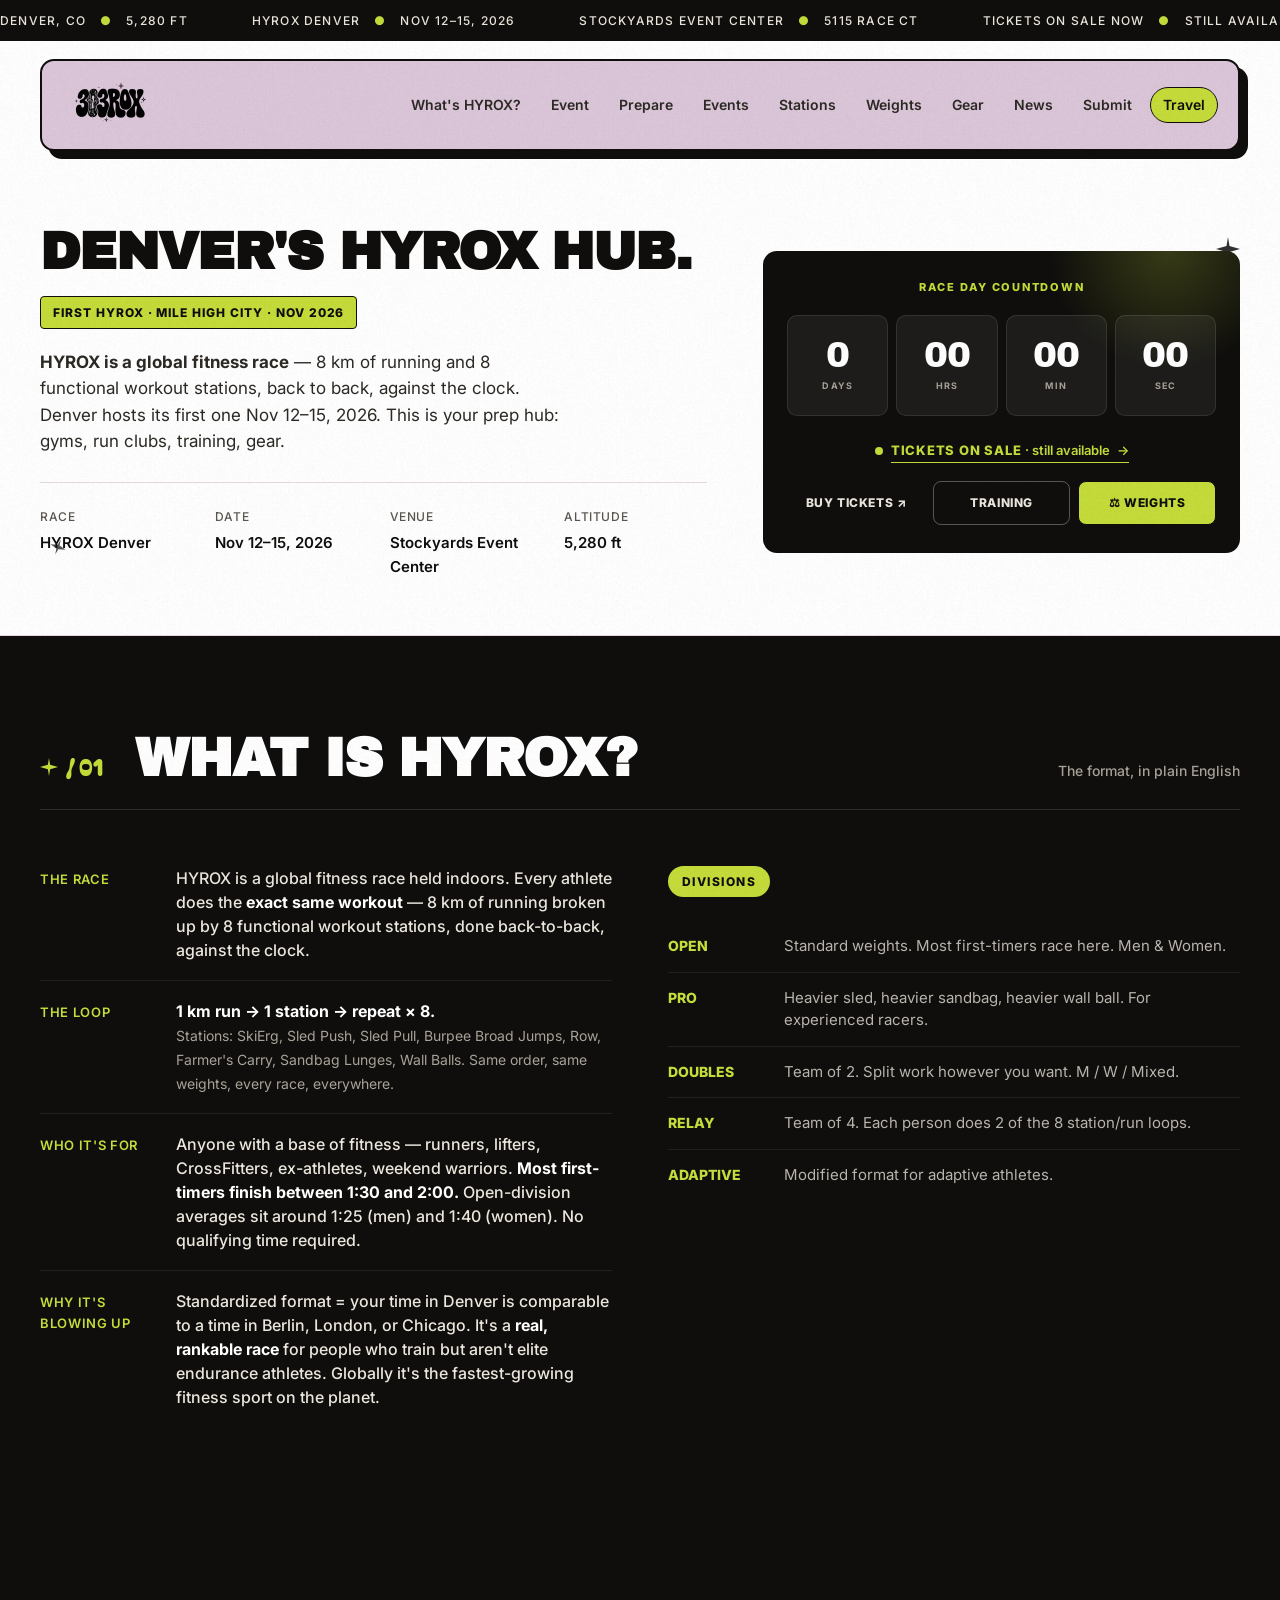
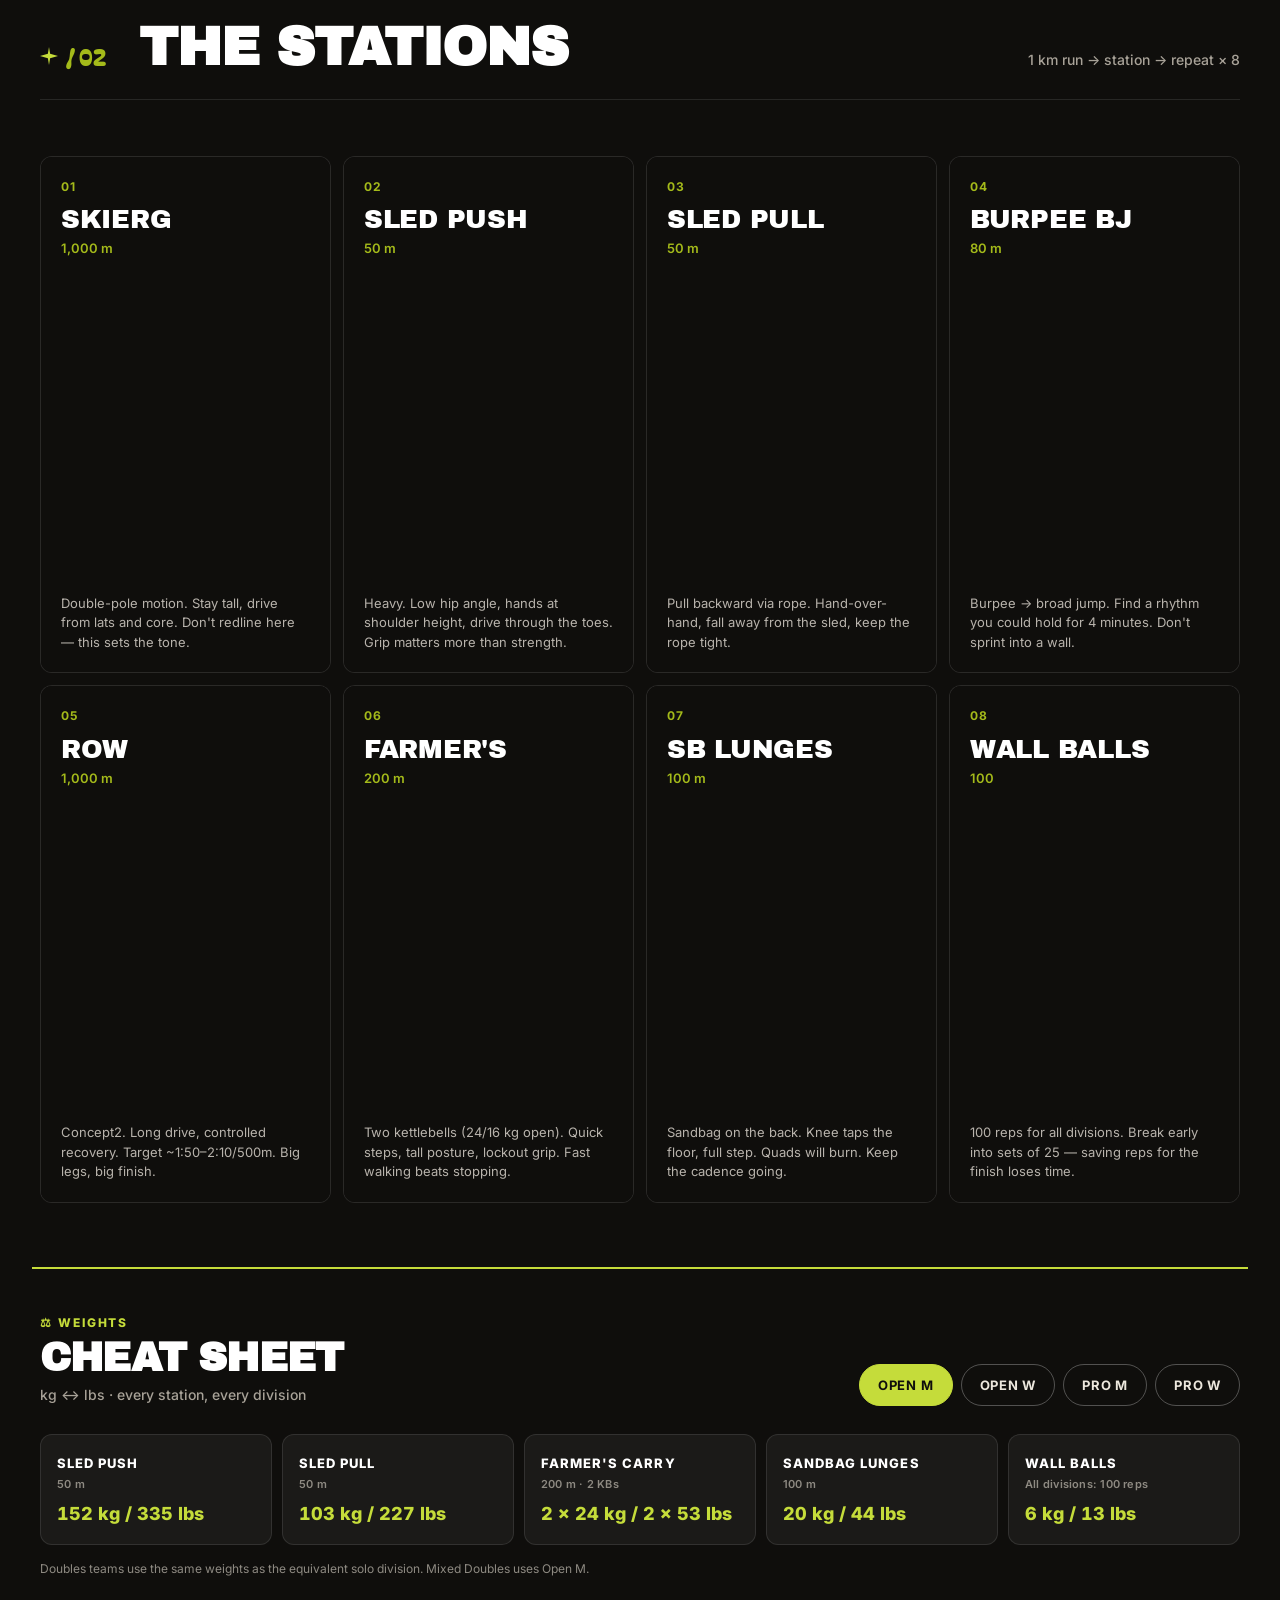
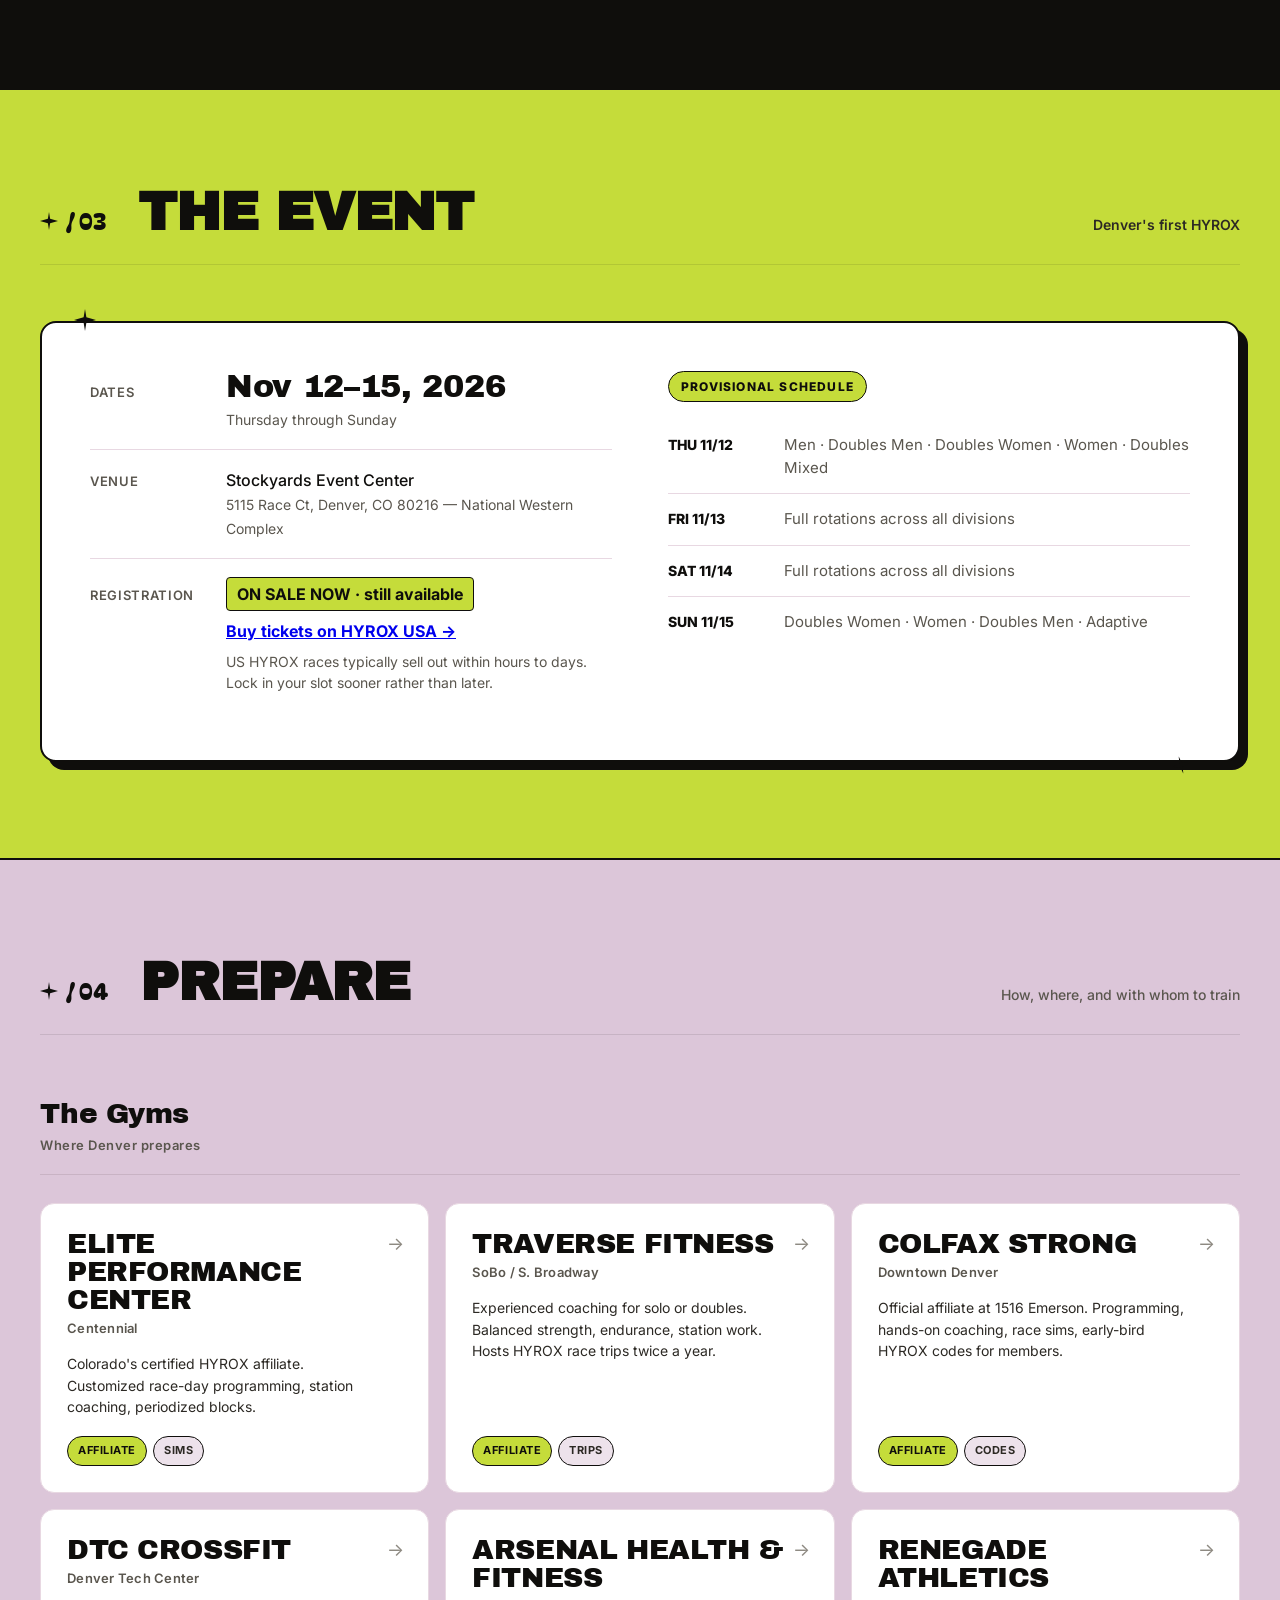
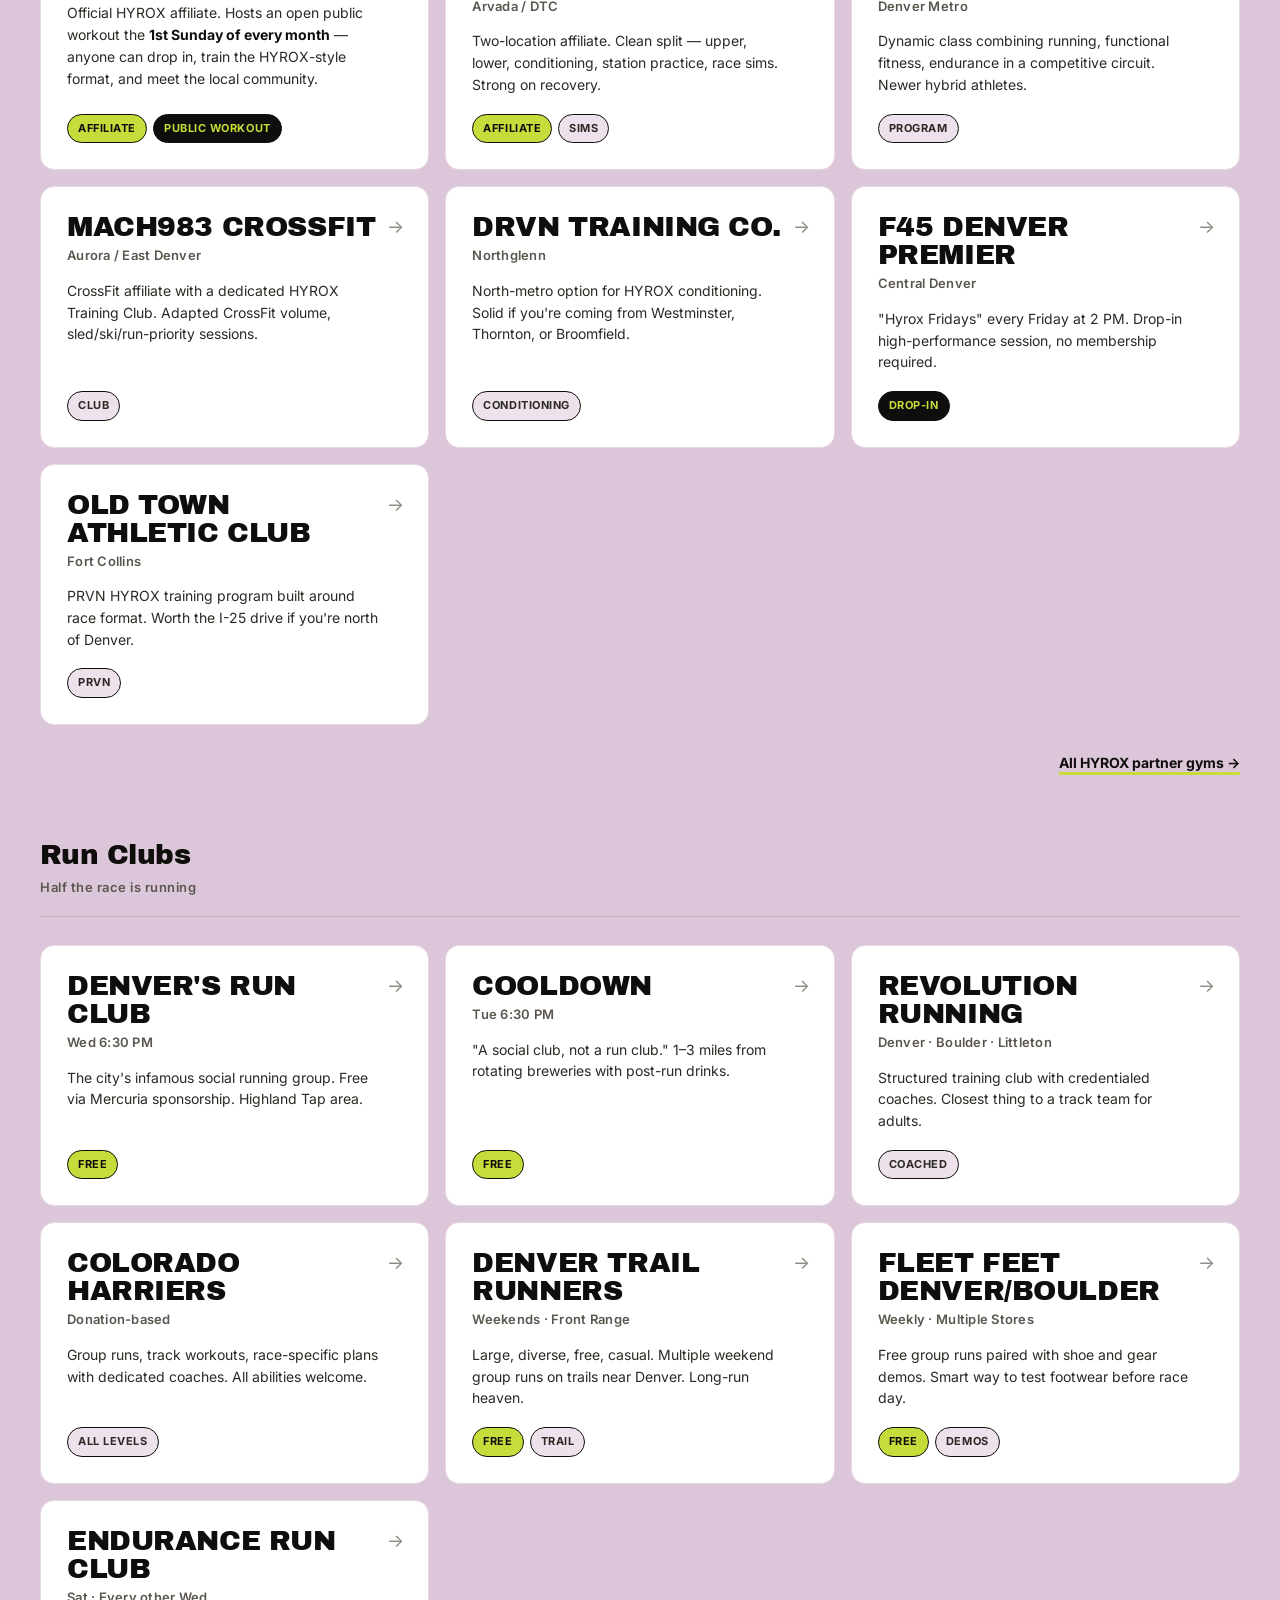
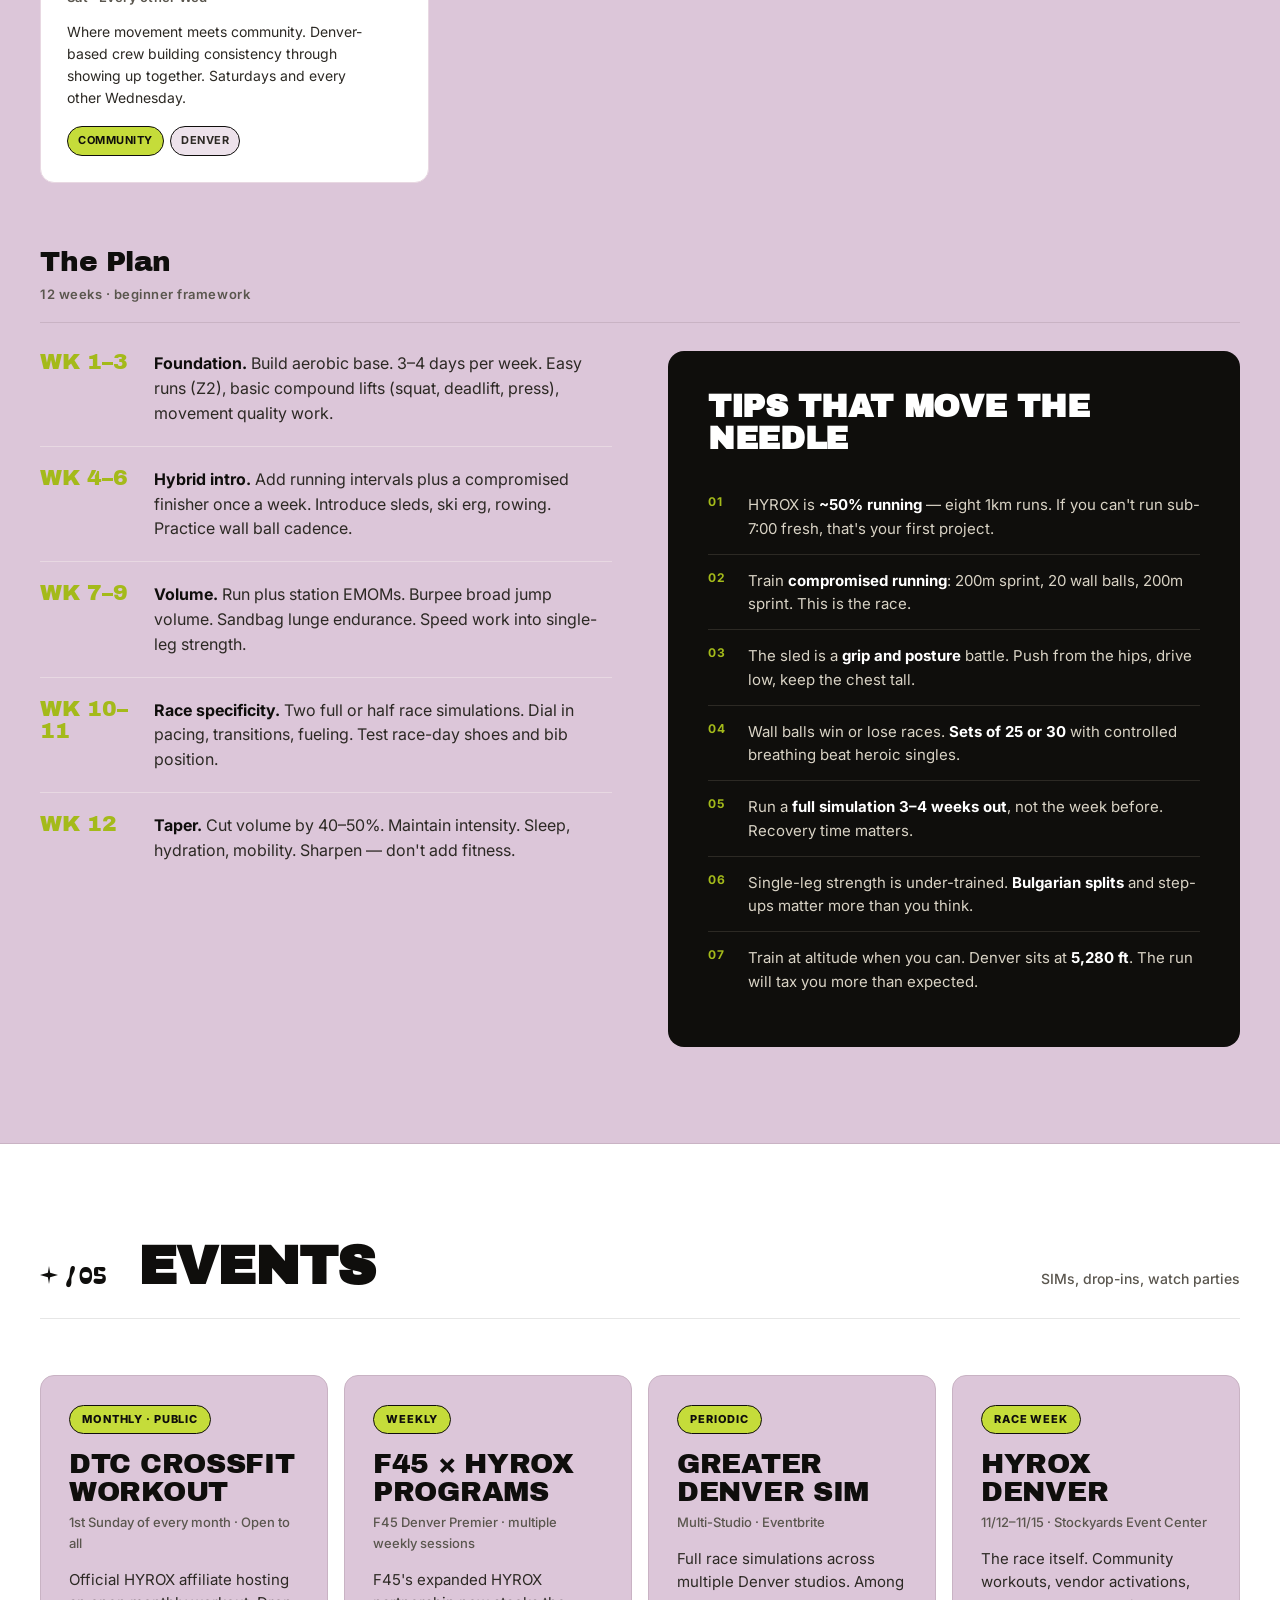
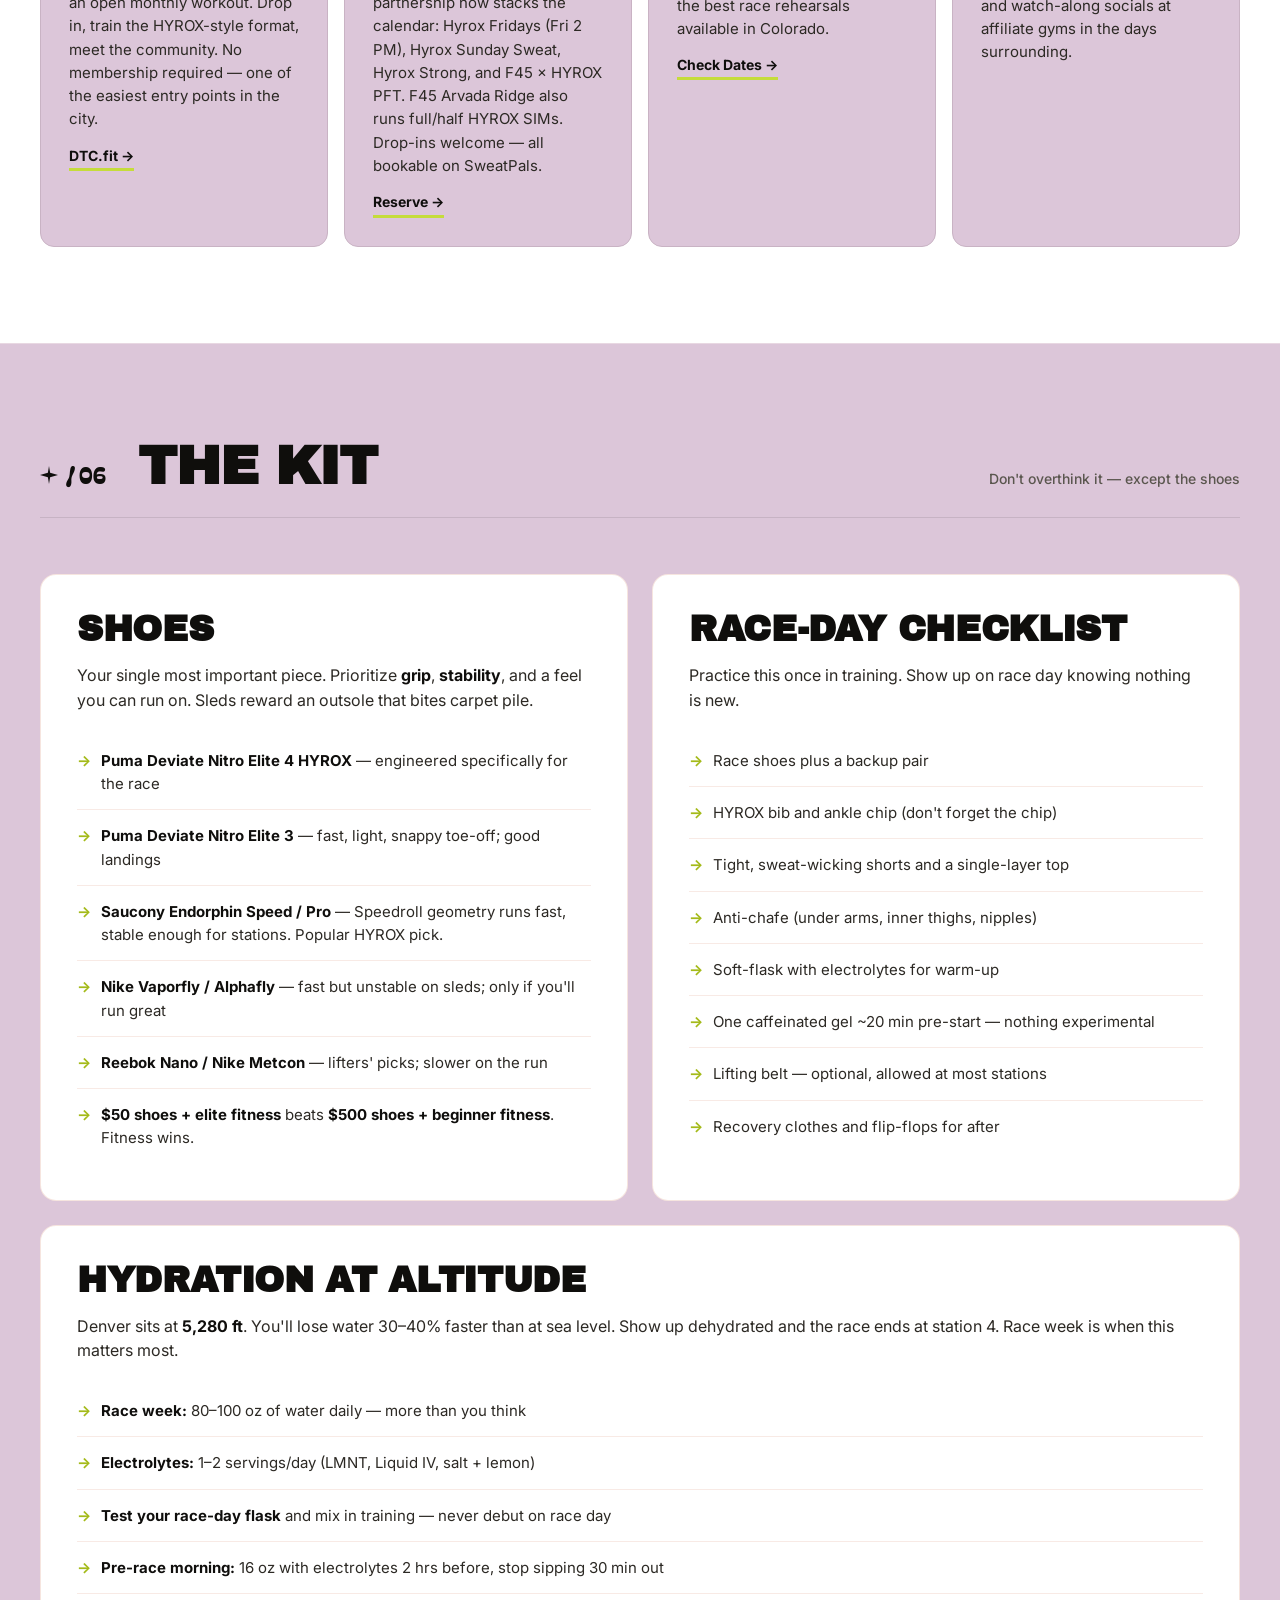
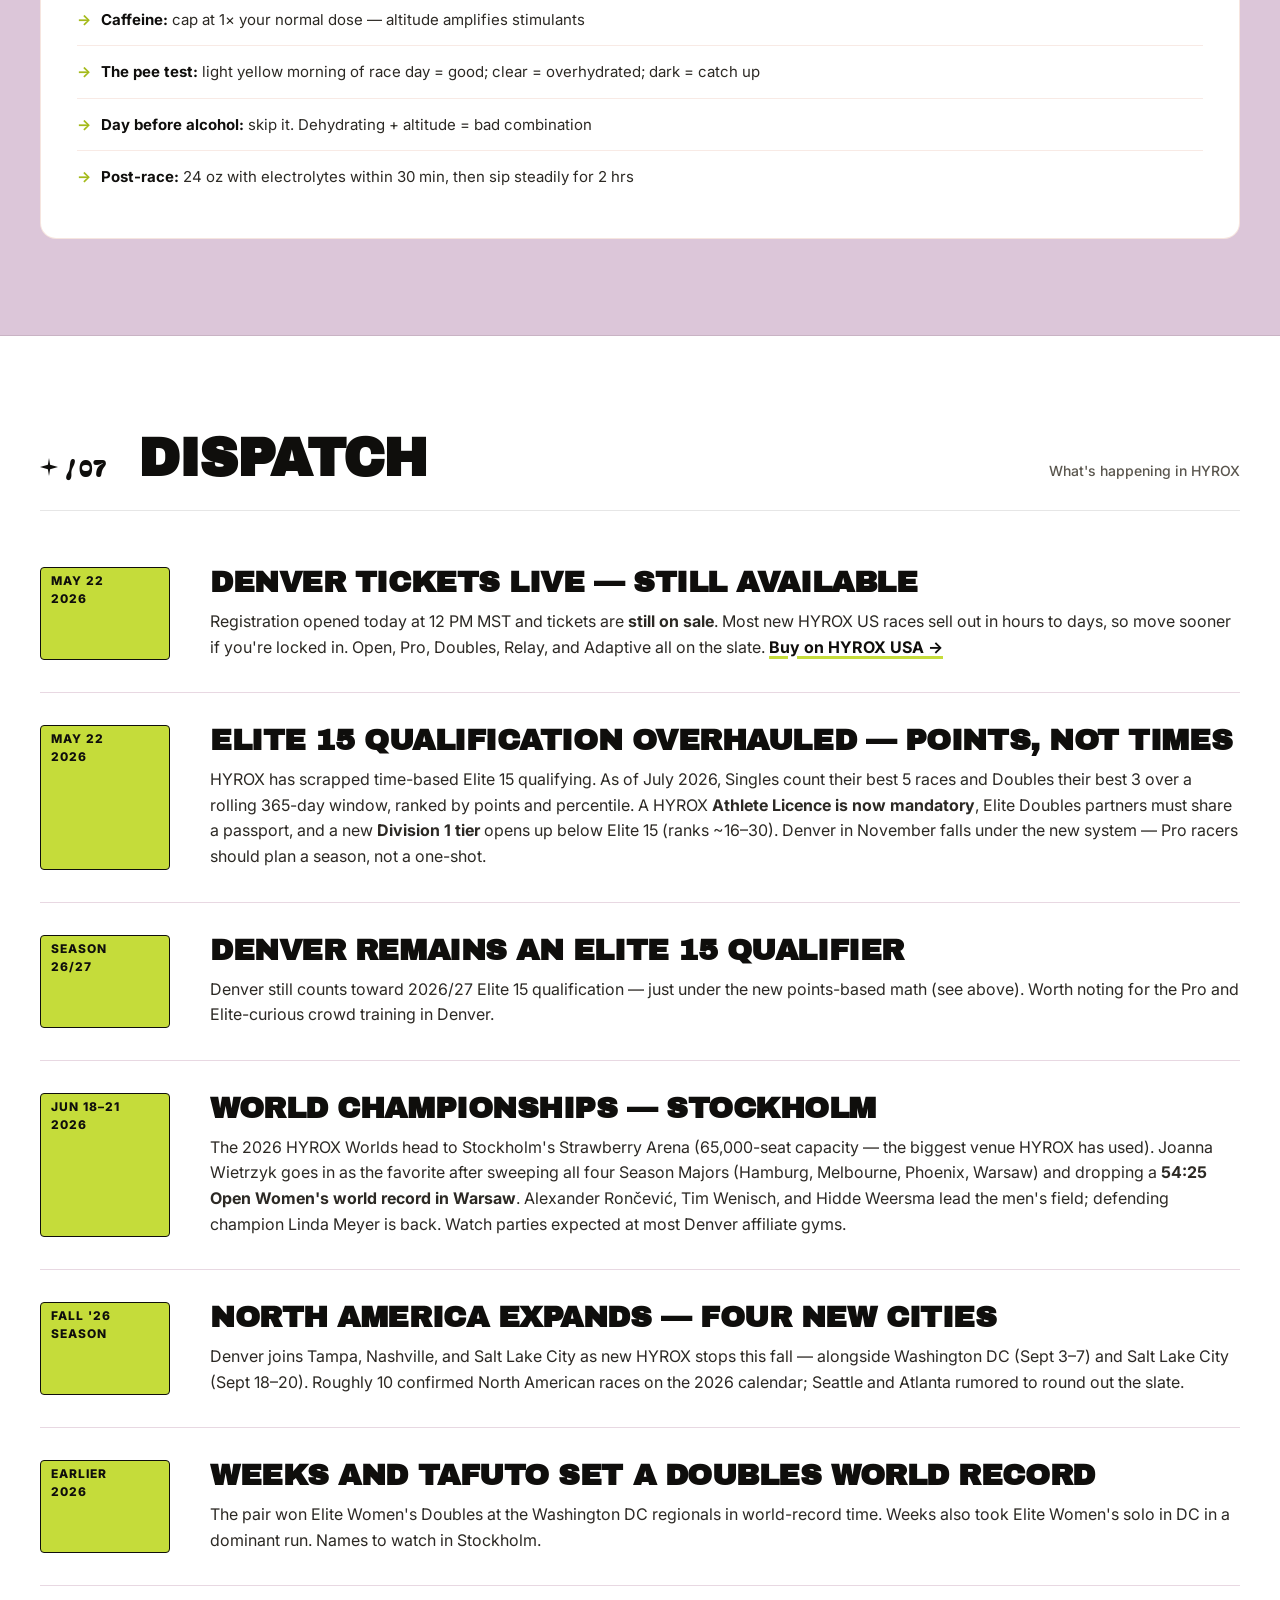
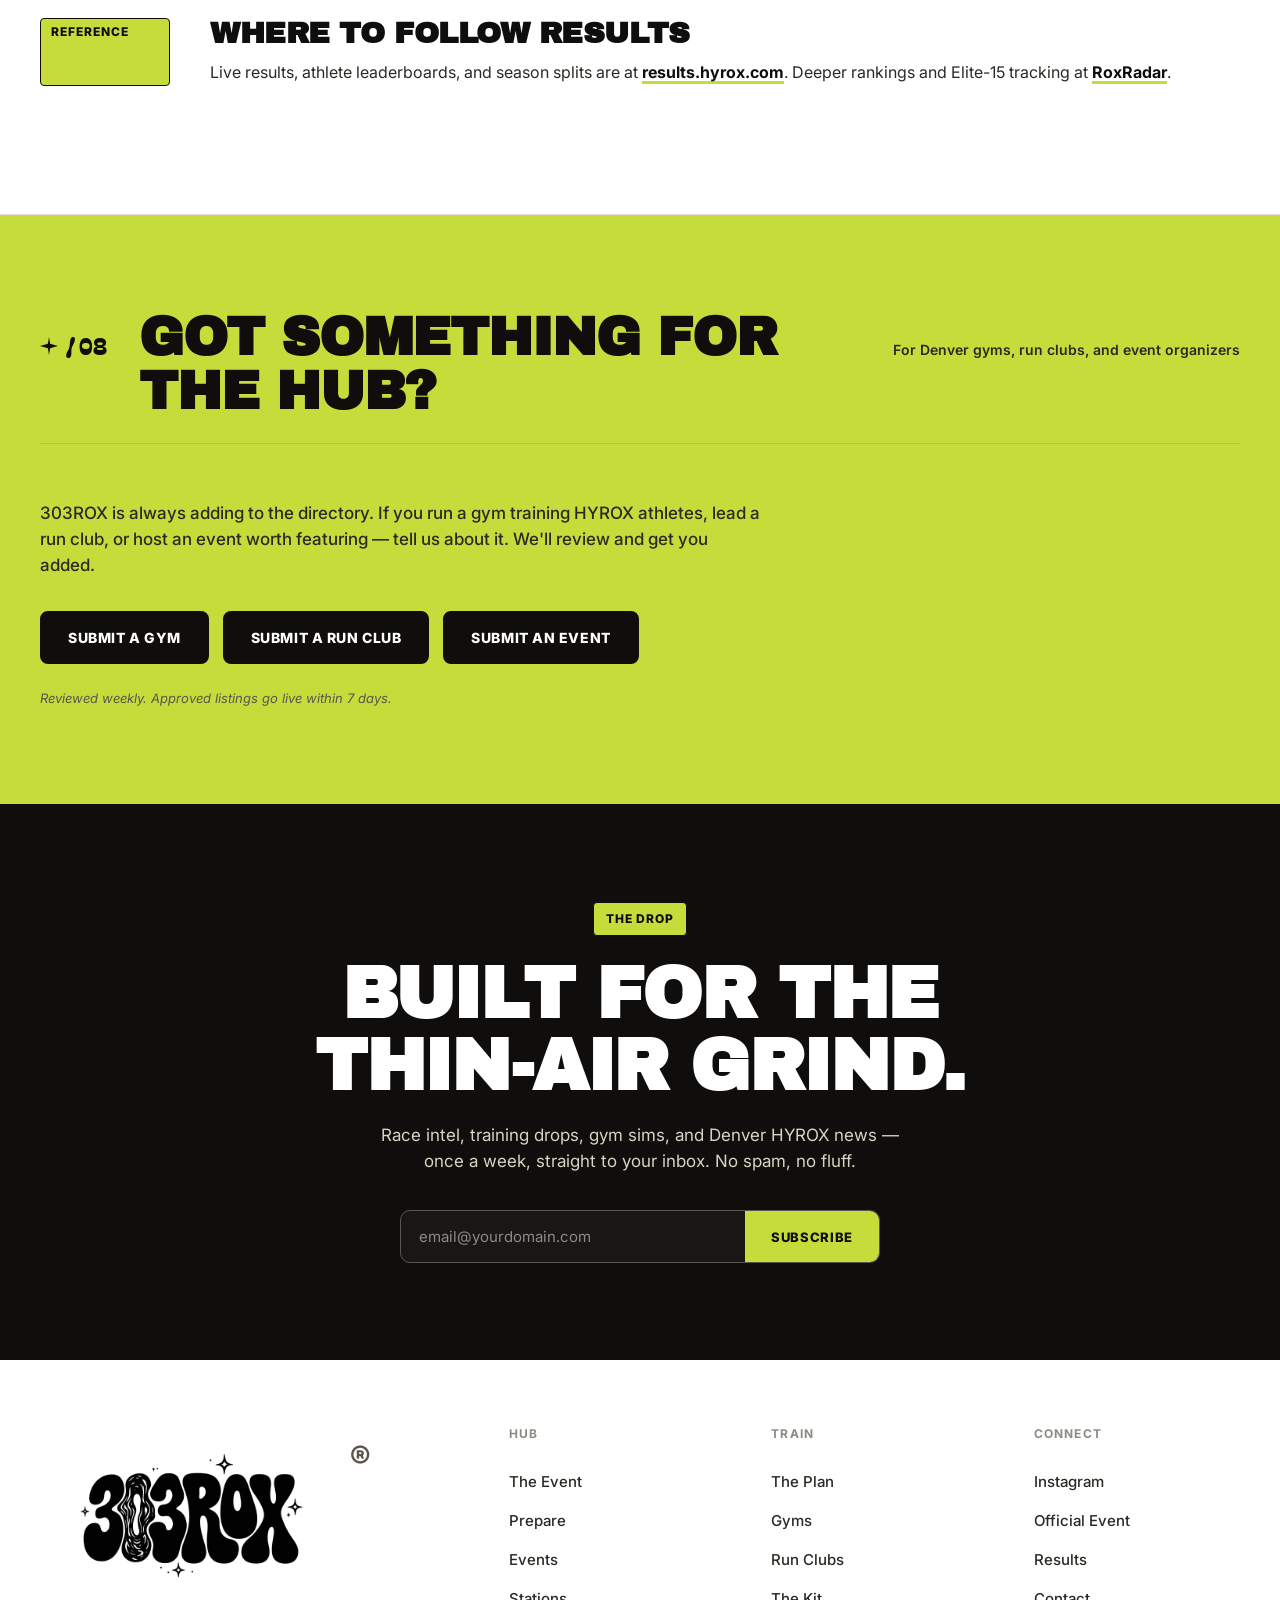
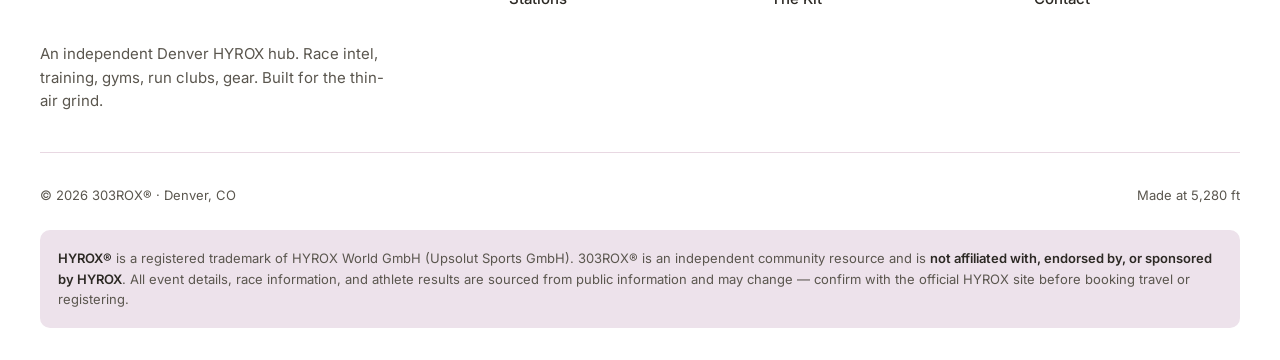
==== commit d077434f: "Wire sb-lunges video into Station 07 card" ====
--- a/index.html
+++ b/index.html
@@ -358,7 +358,17 @@
         <div class="station-dist">200 m</div>
         <div class="station-desc">Two kettlebells (24/16 kg open). Quick steps, tall posture, lockout grip. Fast walking beats stopping.</div>
       </div>
-      <div class="station">
+      <div class="station has-video">
+        <div class="station-bg" aria-hidden="true">
+          <video
+            src="videos/stations/sb-lunges.mp4"
+            autoplay
+            muted
+            loop
+            playsinline
+            preload="metadata"></video>
+          <div class="station-bg-tint"></div>
+        </div>
         <div class="station-num">07</div>
         <div class="station-name">SB Lunges</div>
         <div class="station-dist">100 m</div>
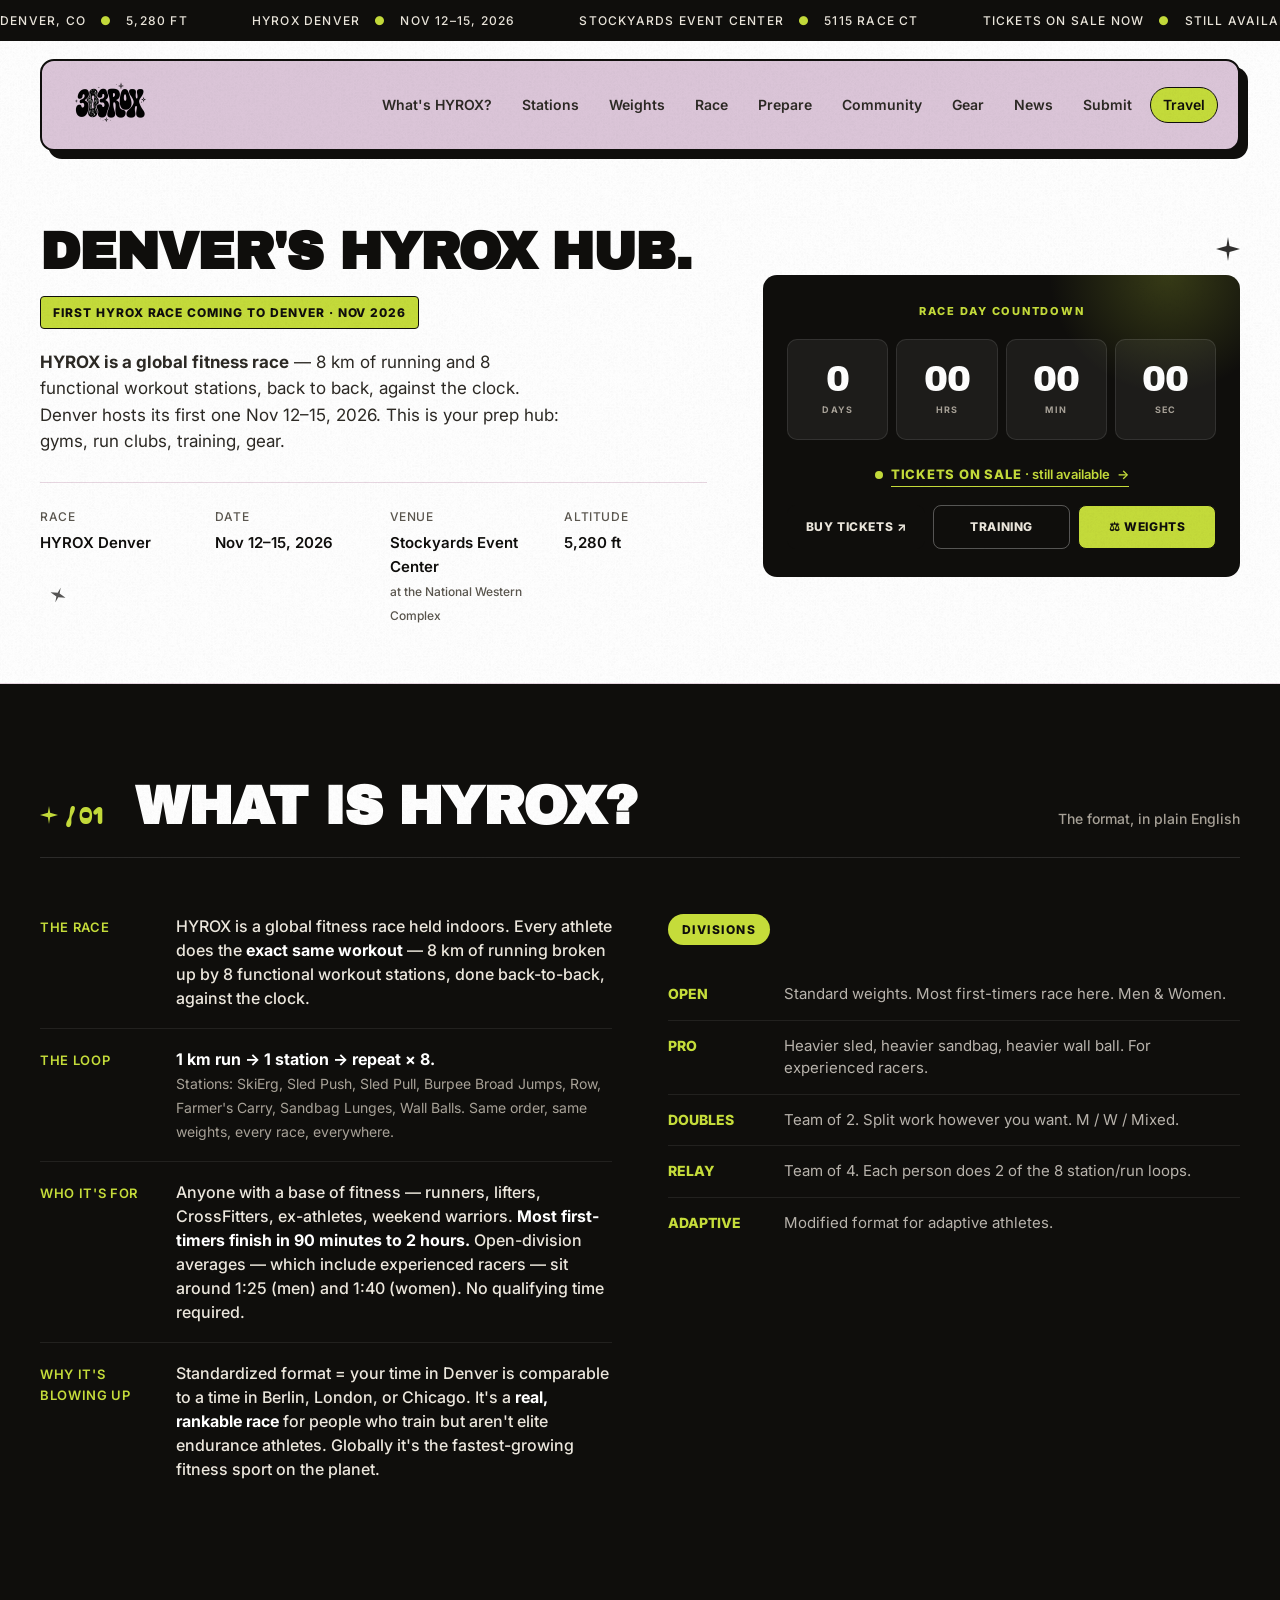
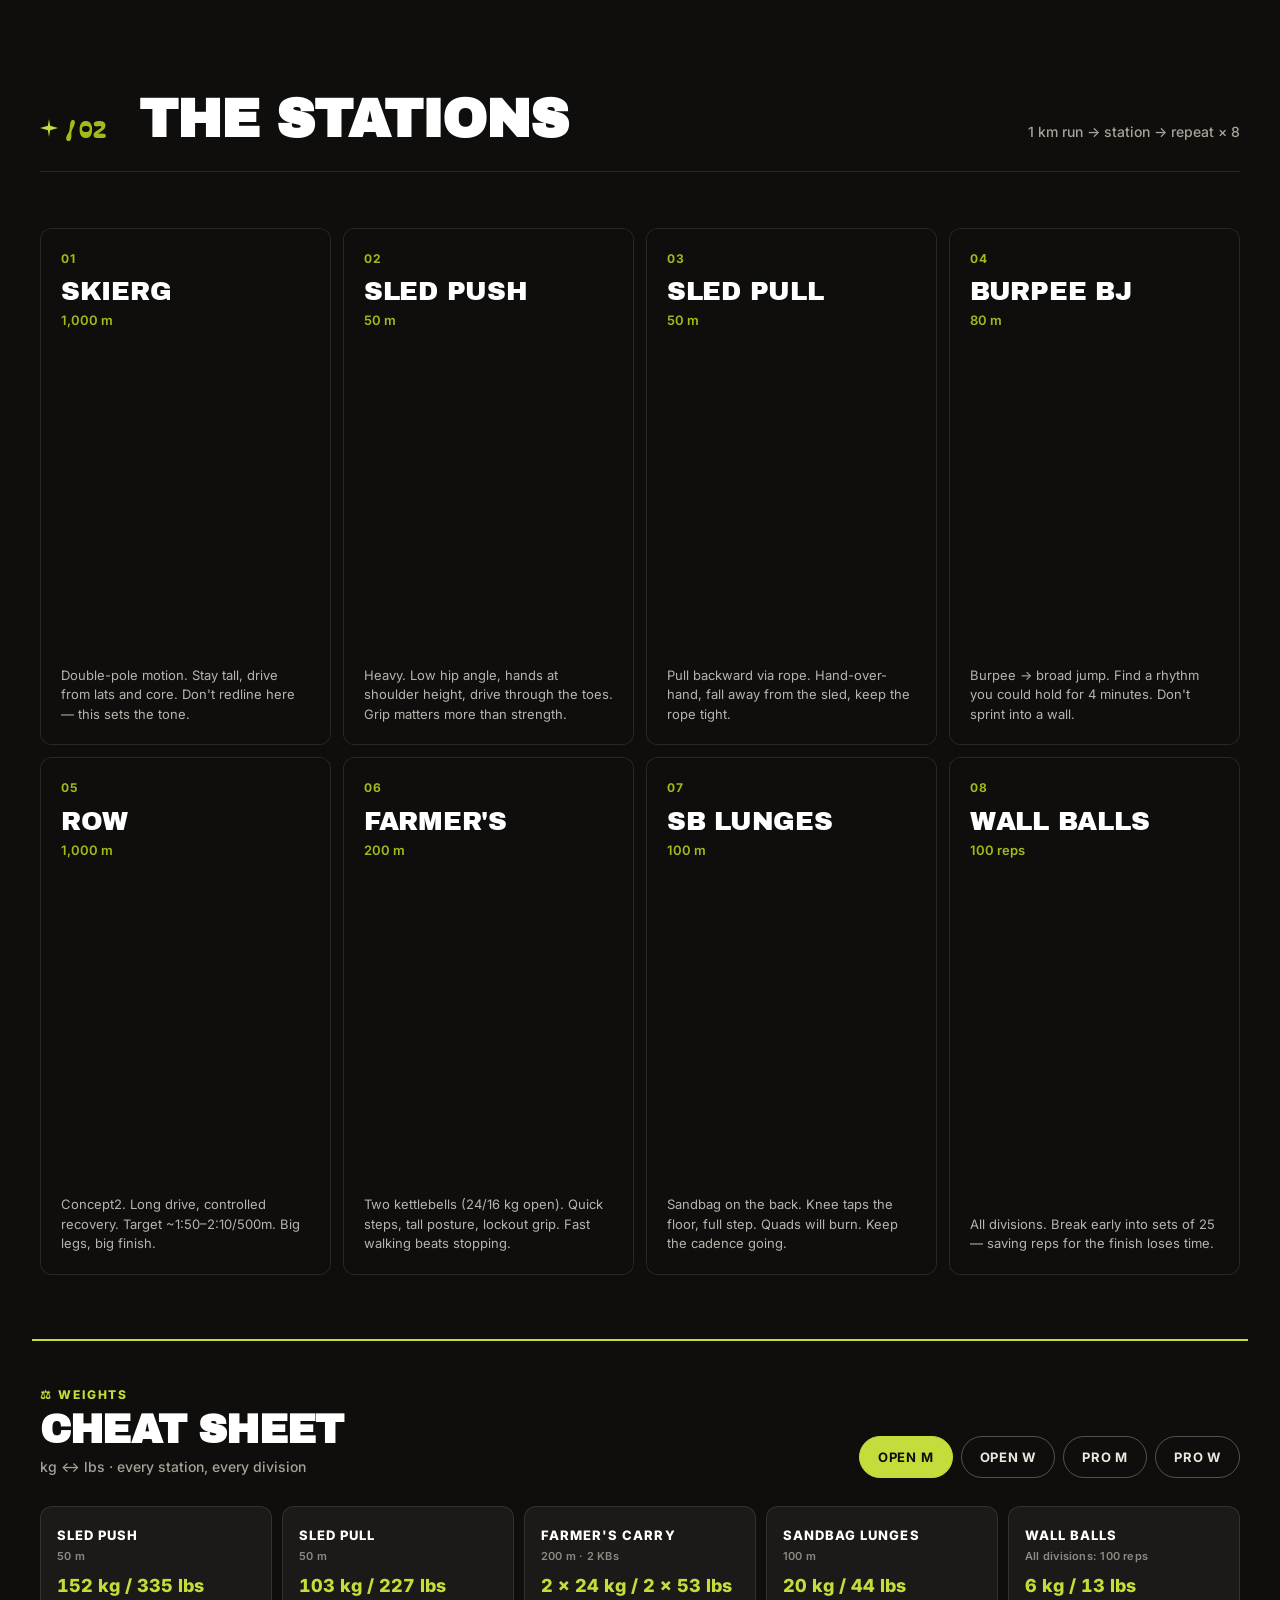
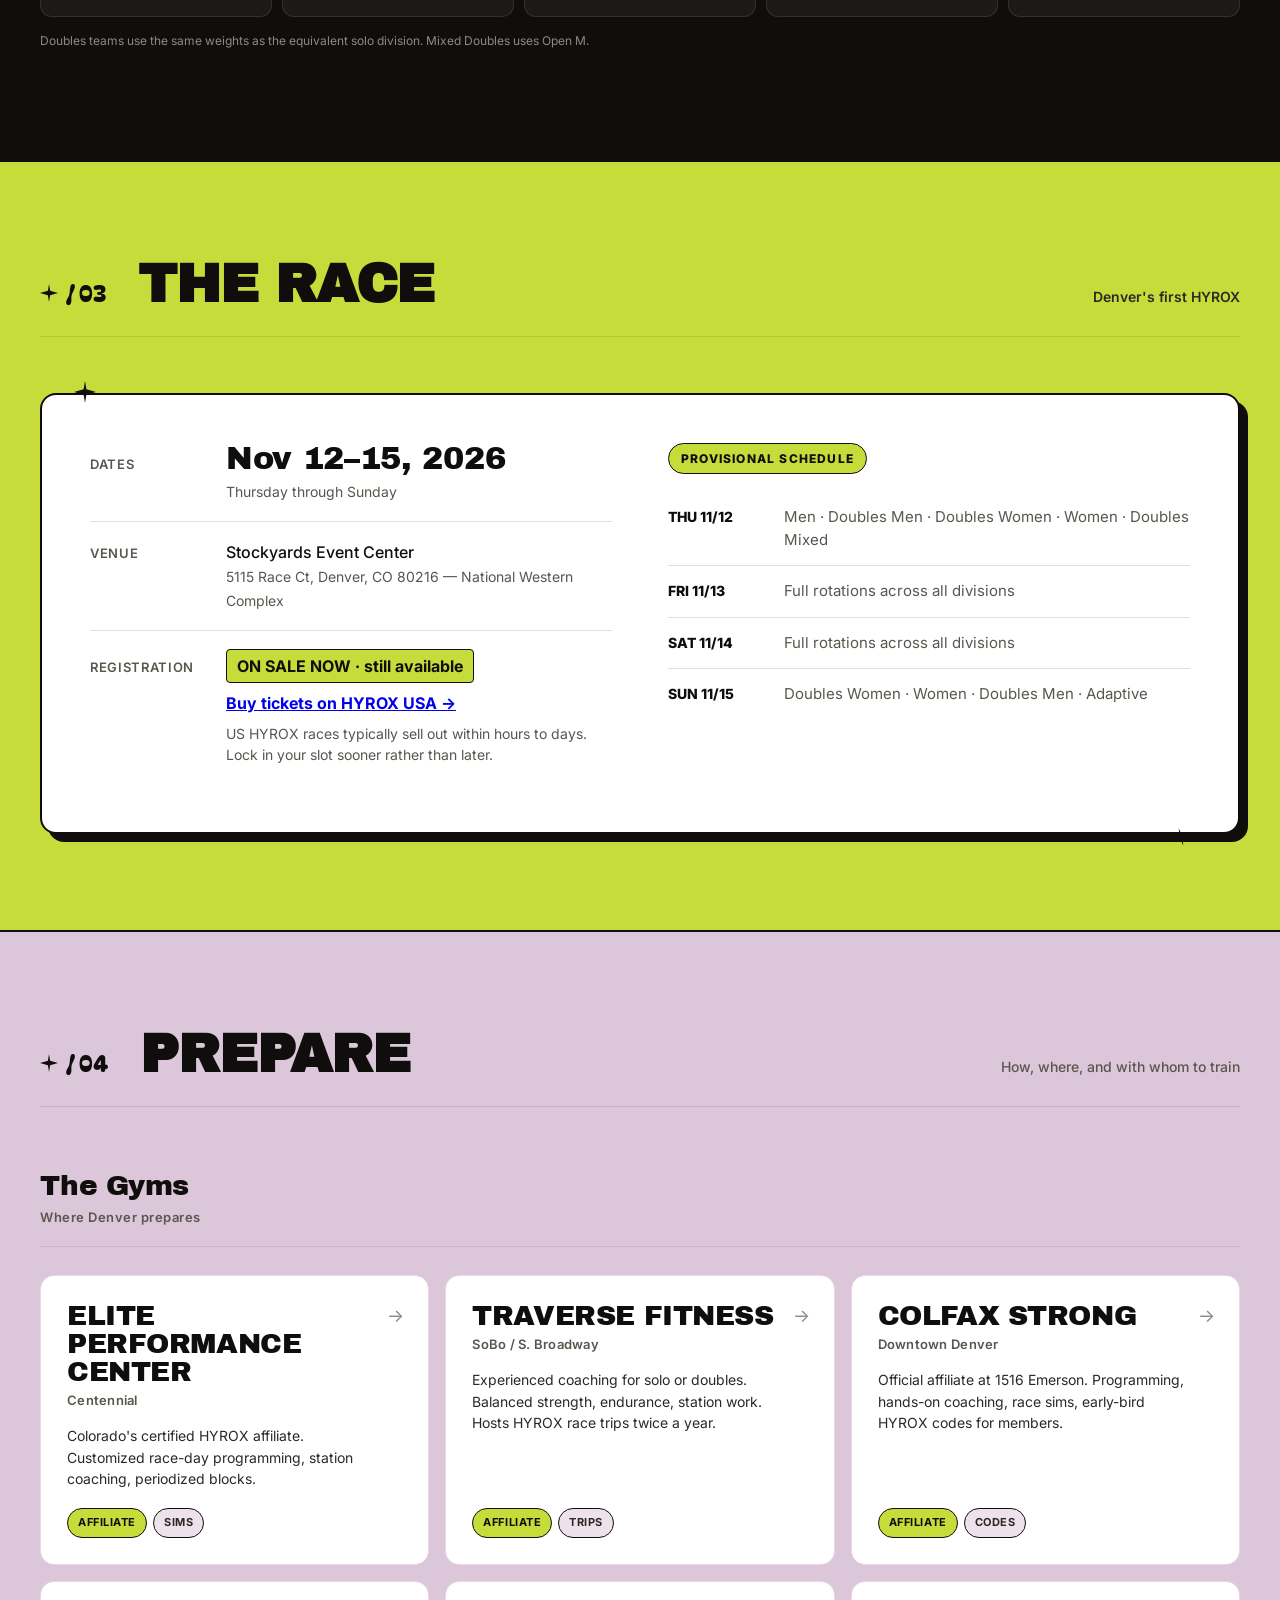
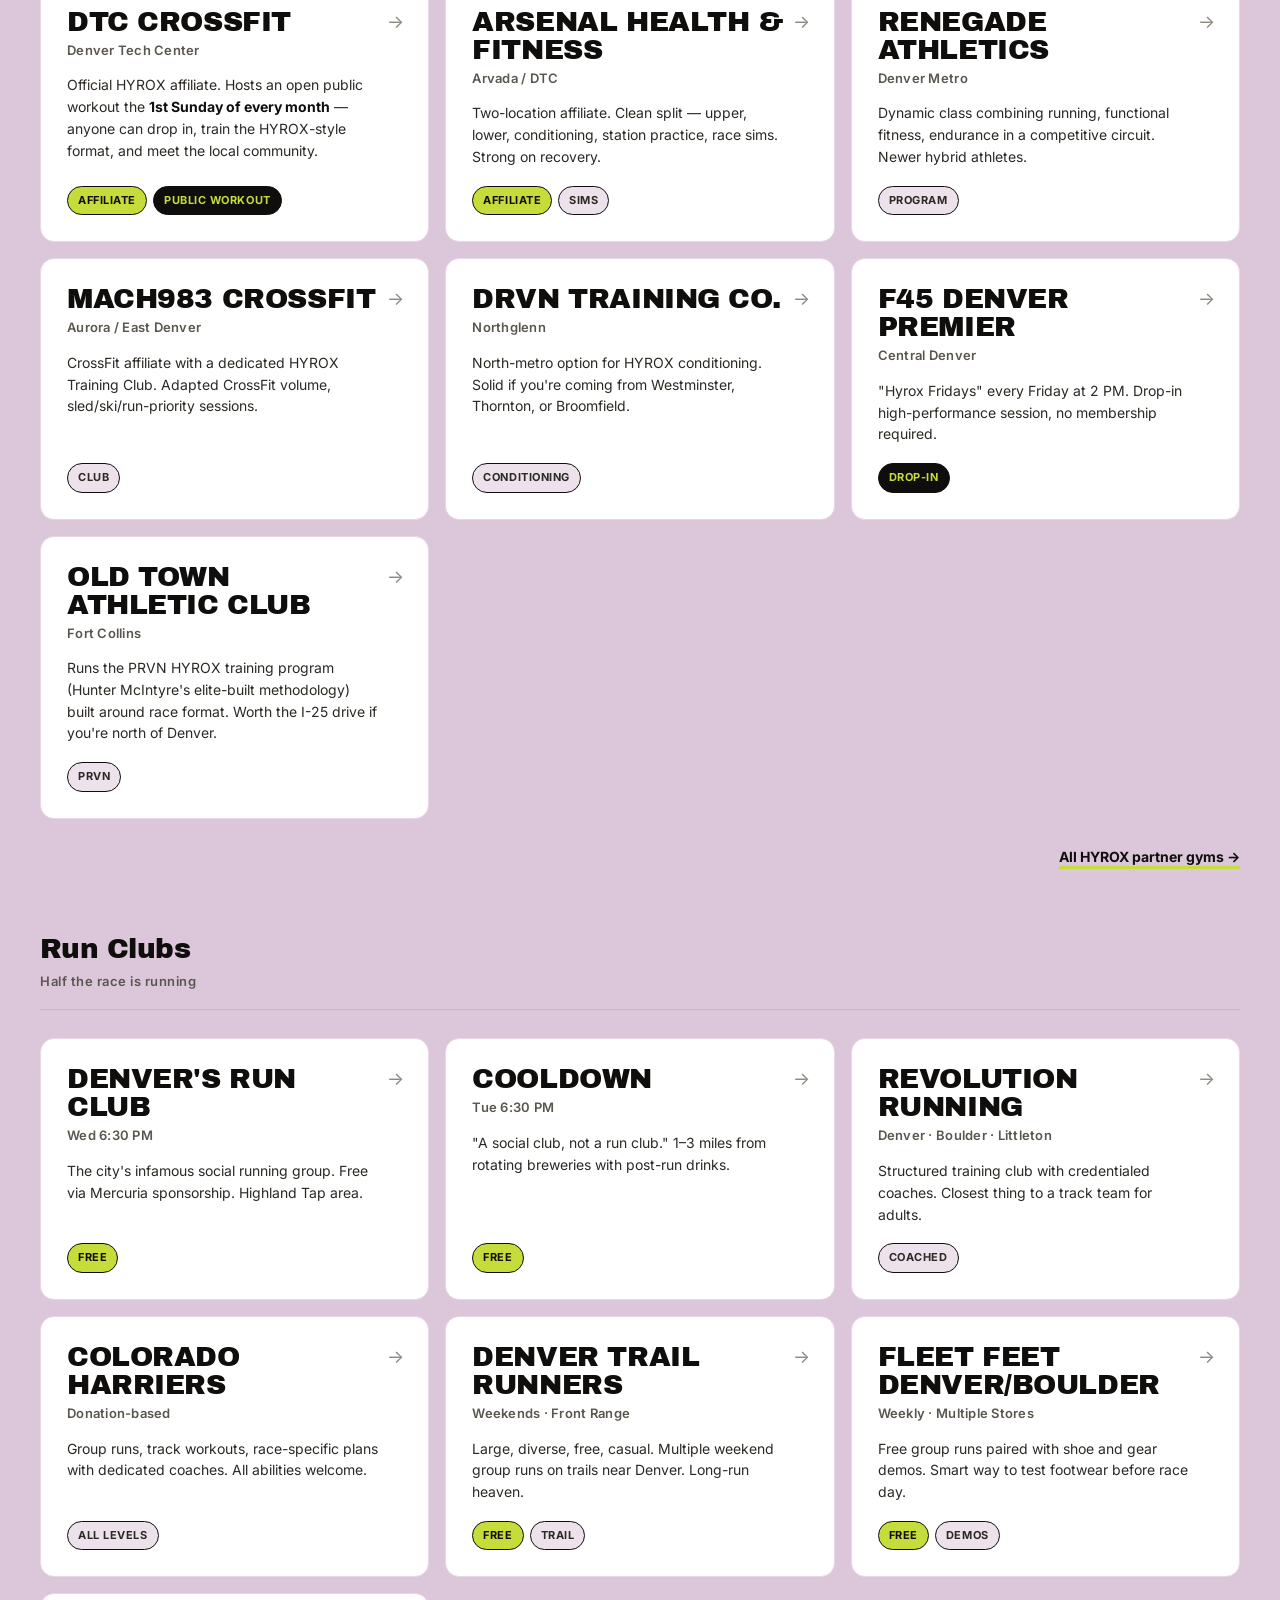
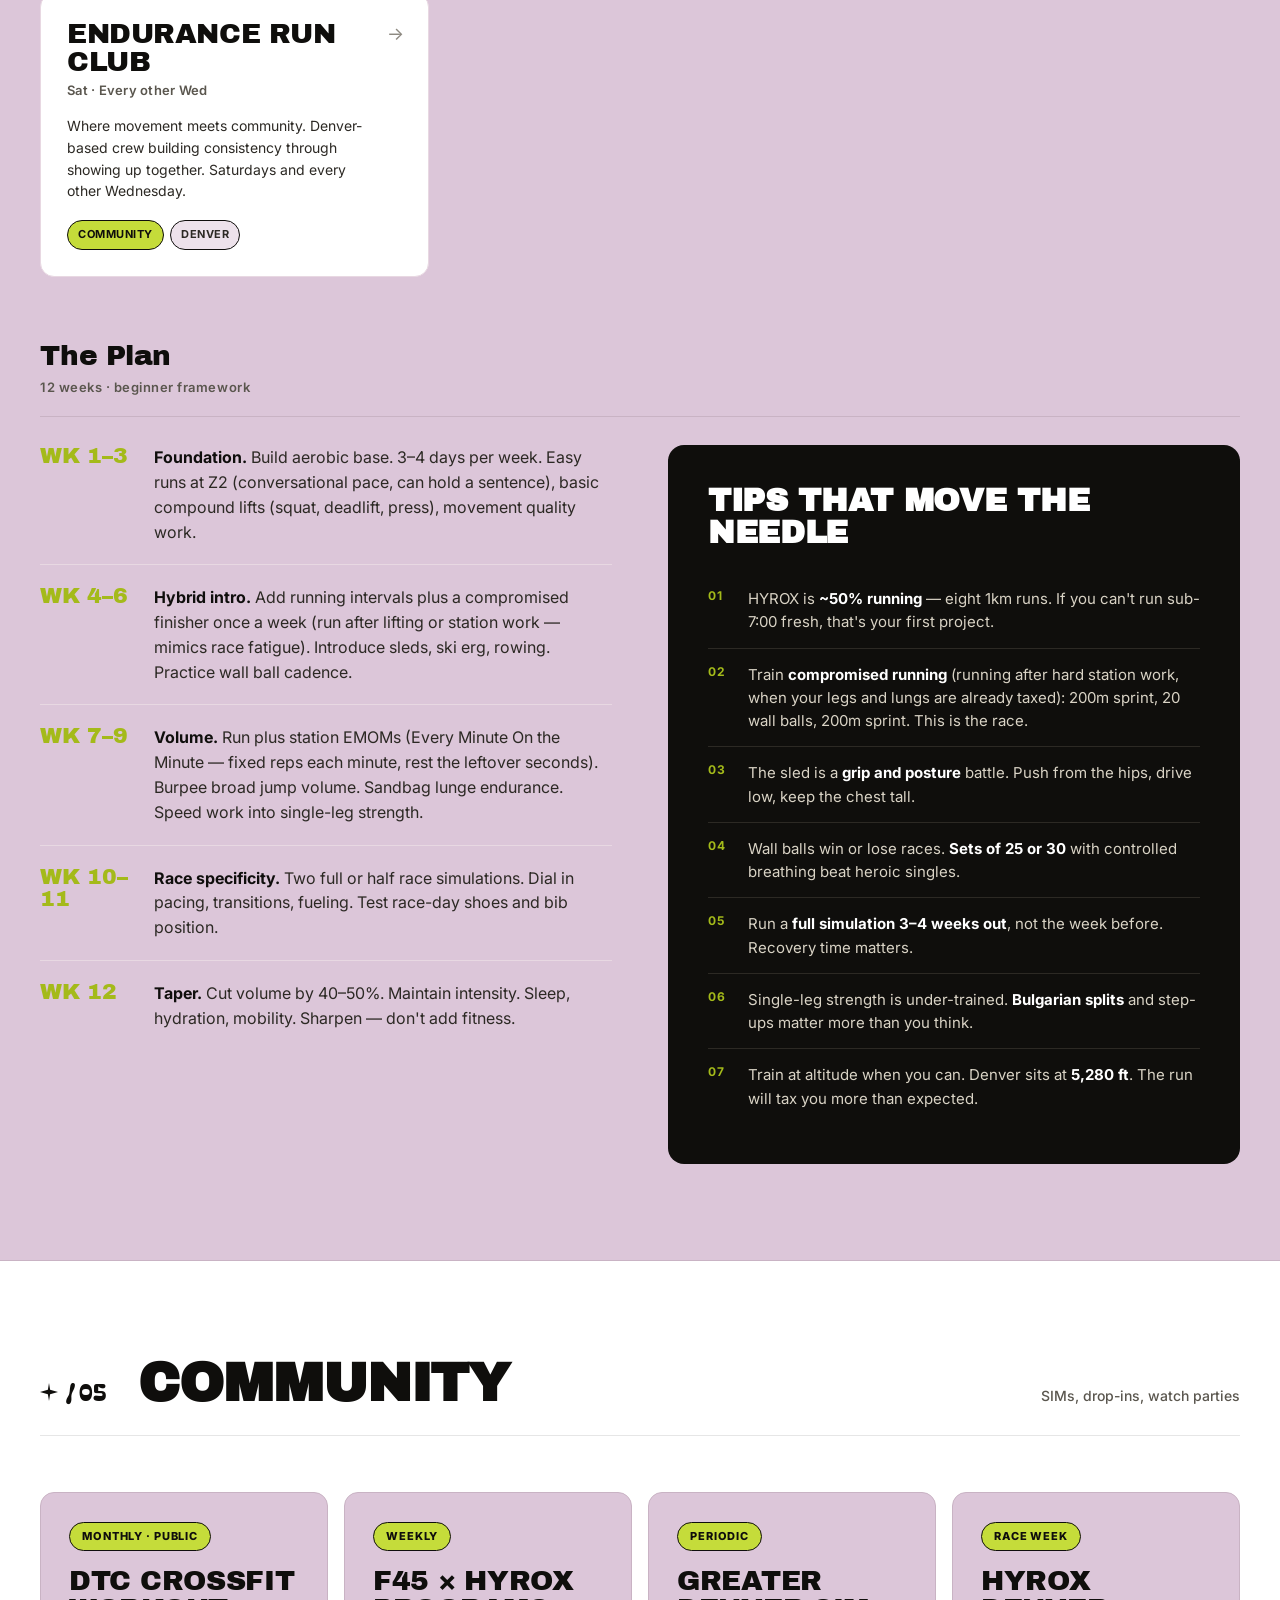
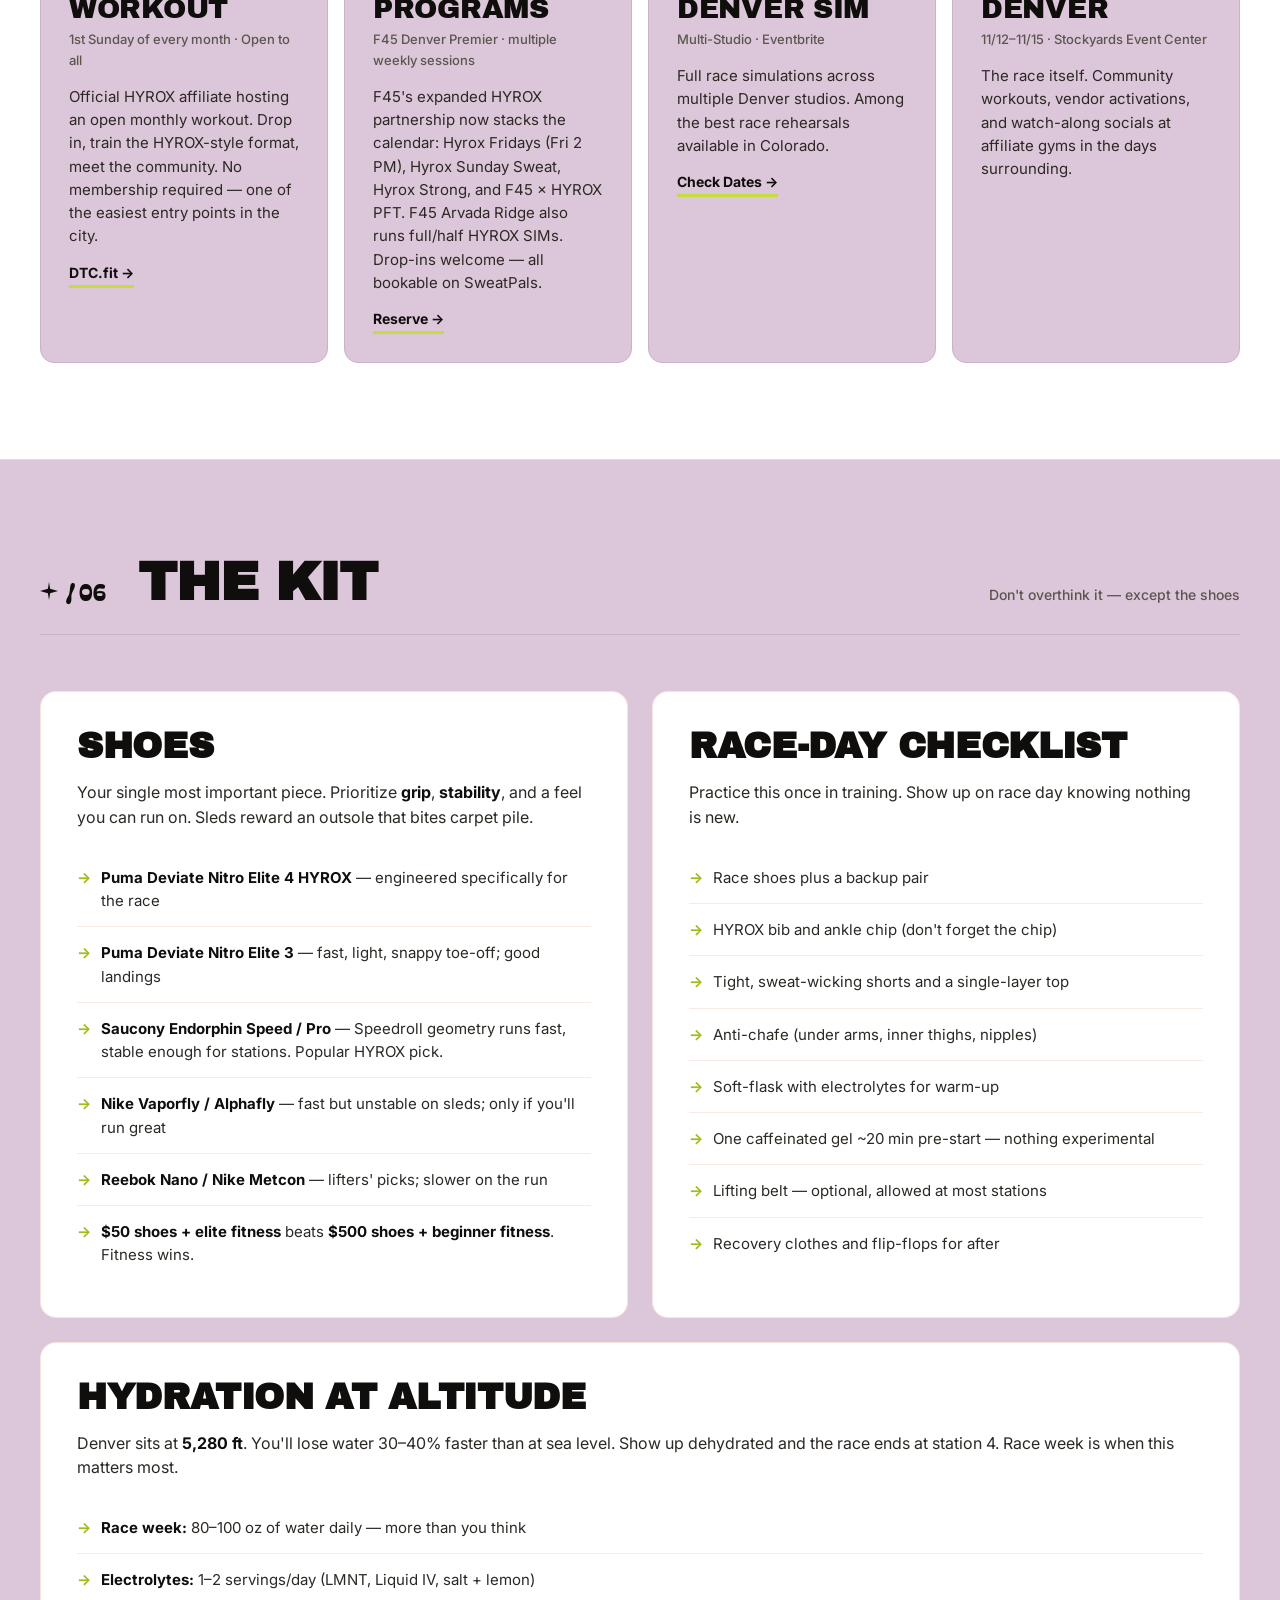
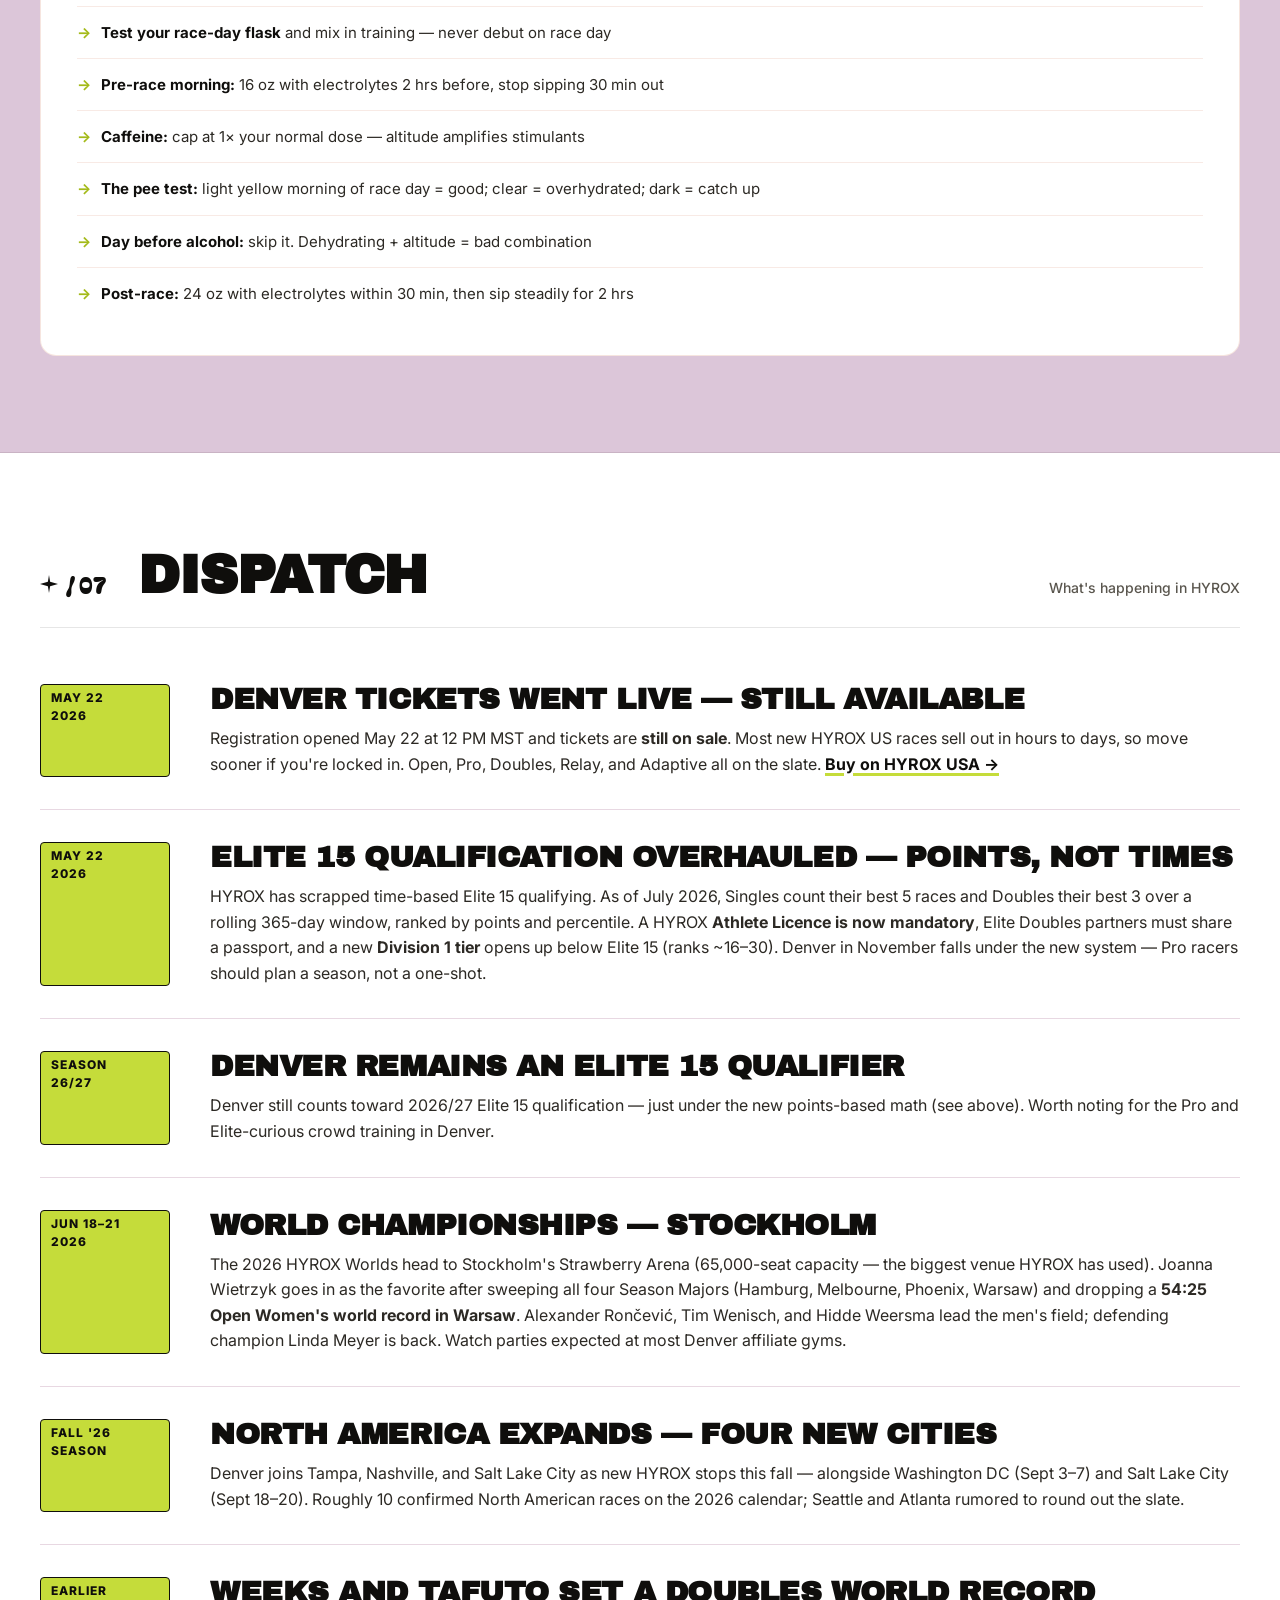
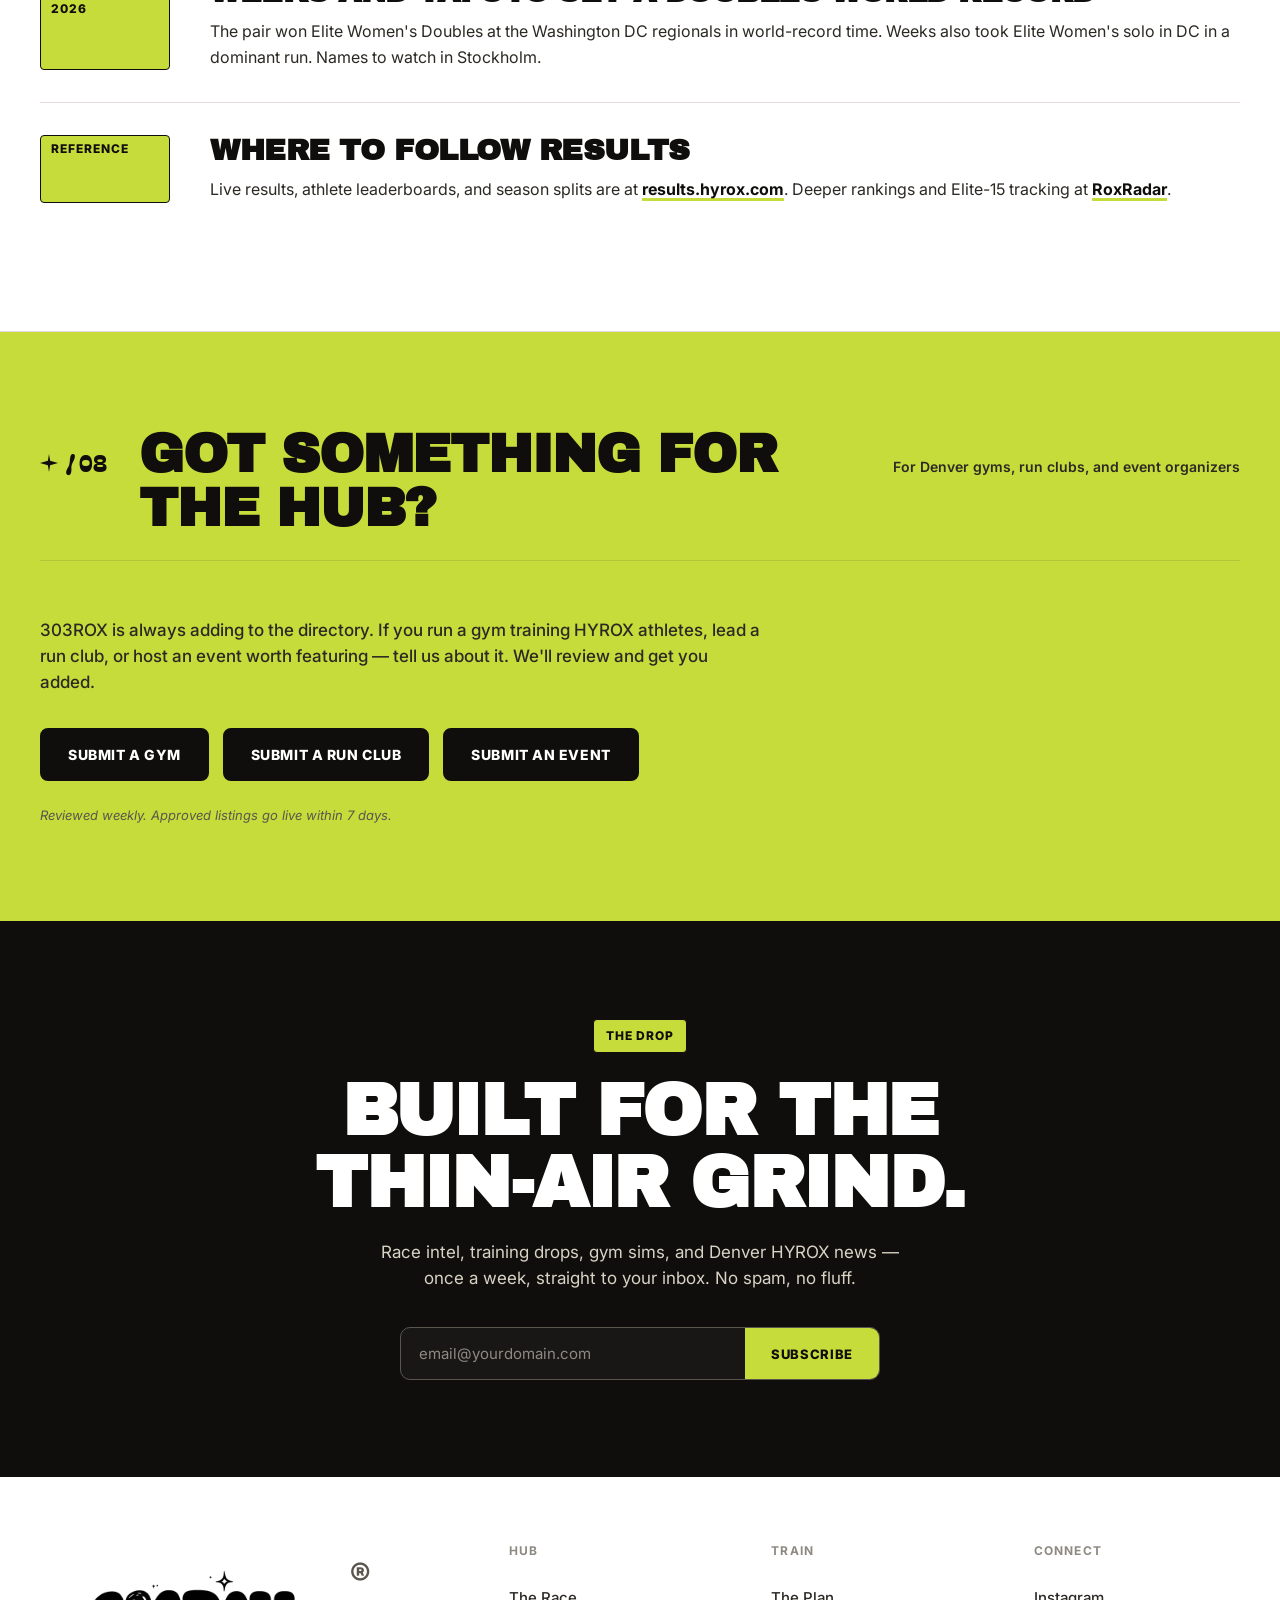
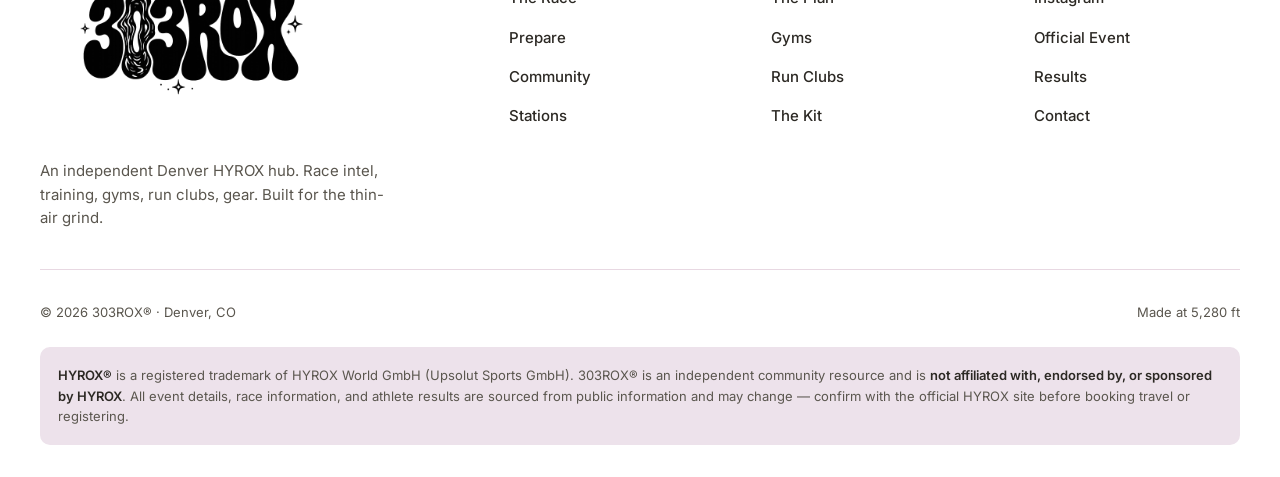
==== commit 8f8cf41f: "Content fixes + local SEO upgrades: geo tags, FAQ schema, Offer schema, clarified nav, defined jargo" ====
--- a/index.html
+++ b/index.html
@@ -5,12 +5,18 @@
 <meta name="viewport" content="width=device-width, initial-scale=1.0">
 
 <!-- PRIMARY SEO -->
-<title>303ROX® — Denver's HYROX hub | Race intel, gyms, training, gear</title>
-<meta name="description" content="The independent guide to HYROX in Denver. Race intel for Nov 12–15, 2026, the 10+ local gyms training for it, run clubs, a 12-week plan, gear, and race-week news. Built for Denver athletes.">
-<meta name="keywords" content="HYROX Denver, HYROX 2026, Denver fitness racing, hybrid fitness Denver, HYROX training Denver, HYROX gyms Denver, Stockyards Event Center, 303ROX, Mile High HYROX">
+<title>303ROX® — Denver's HYROX Hub | 2026 Race, Gyms, Training, Gear</title>
+<meta name="description" content="Denver, Colorado's independent HYROX guide. Everything for HYROX Denver Nov 12–15, 2026 at the National Western Complex: 10+ training gyms, run clubs, 12-week plan, gear, race-week intel, and weights cheat sheet. Built for the thin-air grind.">
+<meta name="keywords" content="HYROX Denver, HYROX 2026 Denver, HYROX Colorado, HYROX training Denver, HYROX gyms Denver, HYROX affiliate Denver, hybrid fitness Denver, Stockyards Event Center, National Western Complex, Mile High HYROX, Front Range HYROX, Denver fitness racing, where to train HYROX in Denver, HYROX coach Denver, Colorado hybrid athlete">
 <meta name="author" content="303ROX">
 <meta name="robots" content="index, follow, max-image-preview:large">
 <link rel="canonical" href="https://303rox.com/">
+
+<!-- GEO / LOCAL SEARCH SIGNALS -->
+<meta name="geo.region" content="US-CO">
+<meta name="geo.placename" content="Denver">
+<meta name="geo.position" content="39.7392;-104.9903">
+<meta name="ICBM" content="39.7392, -104.9903">
 
 <!-- OPEN GRAPH (Facebook, LinkedIn, IG link previews) -->
 <meta property="og:type" content="website">
@@ -61,15 +67,17 @@
     },
     {
       "@type": "SportsEvent",
+      "@id": "https://303rox.com/#hyrox-denver-2026",
       "name": "HYROX Denver 2026",
-      "startDate": "2026-11-12",
-      "endDate": "2026-11-15",
+      "startDate": "2026-11-12T08:00:00-07:00",
+      "endDate": "2026-11-15T18:00:00-07:00",
       "eventStatus": "https://schema.org/EventScheduled",
       "eventAttendanceMode": "https://schema.org/OfflineEventAttendanceMode",
-      "description": "Denver's first HYROX — the global fitness racing series comes to the Mile High City. 8 km running + 8 functional stations.",
+      "description": "Denver's first HYROX — the global fitness racing series comes to the Mile High City. 8 km of running and 8 functional workout stations, back to back, against the clock. Open, Pro, Doubles, Relay, and Adaptive divisions.",
+      "image": "https://303rox.com/og-image-v2.png",
       "location": {
         "@type": "Place",
-        "name": "Stockyards Event Center",
+        "name": "Stockyards Event Center at the National Western Complex",
         "address": {
           "@type": "PostalAddress",
           "streetAddress": "5115 Race Ct",
@@ -77,6 +85,11 @@
           "addressRegion": "CO",
           "postalCode": "80216",
           "addressCountry": "US"
+        },
+        "geo": {
+          "@type": "GeoCoordinates",
+          "latitude": "39.7796",
+          "longitude": "-104.9612"
         }
       },
       "organizer": {
@@ -84,7 +97,96 @@
         "name": "HYROX",
         "url": "https://hyrox.com/event/hyrox-denver/"
       },
+      "offers": {
+        "@type": "Offer",
+        "url": "https://usa.hyrox.com/event/hyrox-denver-season-26-27-tnrcsg",
+        "availability": "https://schema.org/InStock",
+        "validFrom": "2026-05-22T12:00:00-06:00",
+        "category": "Race entry",
+        "priceCurrency": "USD"
+      },
       "url": "https://hyrox.com/event/hyrox-denver/"
+    },
+    {
+      "@type": "FAQPage",
+      "@id": "https://303rox.com/#faq",
+      "mainEntity": [
+        {
+          "@type": "Question",
+          "name": "What is HYROX?",
+          "acceptedAnswer": {
+            "@type": "Answer",
+            "text": "HYROX is a global fitness race held indoors. Every athlete does the same workout: 8 km of running, broken up by 8 functional workout stations, done back-to-back against the clock. The standardized format means your time in Denver is comparable to a time anywhere in the world."
+          }
+        },
+        {
+          "@type": "Question",
+          "name": "When is HYROX Denver?",
+          "acceptedAnswer": {
+            "@type": "Answer",
+            "text": "HYROX Denver 2026 runs Thursday November 12 through Sunday November 15, 2026 at the Stockyards Event Center inside the National Western Complex (5115 Race Ct, Denver, CO 80216)."
+          }
+        },
+        {
+          "@type": "Question",
+          "name": "How long does HYROX take to finish?",
+          "acceptedAnswer": {
+            "@type": "Answer",
+            "text": "Most first-timers finish HYROX in 90 minutes to 2 hours. Open-division averages (which include experienced racers) sit around 1:25 for men and 1:40 for women. Elite times are under 60 minutes."
+          }
+        },
+        {
+          "@type": "Question",
+          "name": "Where can I train for HYROX in Denver?",
+          "acceptedAnswer": {
+            "@type": "Answer",
+            "text": "303ROX tracks 10+ Denver-area gyms that train HYROX athletes, including official HYROX affiliates Elite Performance Center, Traverse Fitness, Colfax Strong, DTC CrossFit, Arsenal Health & Fitness, F45 Denver Premier, and more. Full directory at 303rox.com/#prepare."
+          }
+        },
+        {
+          "@type": "Question",
+          "name": "Do I need to qualify to race HYROX?",
+          "acceptedAnswer": {
+            "@type": "Answer",
+            "text": "No qualifying time is required for the Open or Doubles divisions — anyone with a base of fitness can sign up. Pro division uses heavier weights and is for experienced racers."
+          }
+        },
+        {
+          "@type": "Question",
+          "name": "What are the 8 HYROX stations?",
+          "acceptedAnswer": {
+            "@type": "Answer",
+            "text": "In order: SkiErg (1,000 m), Sled Push (50 m), Sled Pull (50 m), Burpee Broad Jumps (80 m), Row (1,000 m), Farmer's Carry (200 m), Sandbag Lunges (100 m), Wall Balls (100 reps). Same order, same weights, every race, everywhere."
+          }
+        },
+        {
+          "@type": "Question",
+          "name": "Does Denver's altitude affect HYROX performance?",
+          "acceptedAnswer": {
+            "@type": "Answer",
+            "text": "Yes. Denver sits at 5,280 ft (1,609 m). Hydration loss is 30–40% faster than at sea level, and the running portion will tax you more than expected. Train at altitude when possible, hydrate aggressively the week before, and plan a slightly more conservative pacing strategy."
+          }
+        }
+      ]
+    },
+    {
+      "@type": "ItemList",
+      "@id": "https://303rox.com/#hyrox-denver-gyms",
+      "name": "HYROX Training Gyms in Denver, Colorado",
+      "description": "Denver-area gyms training HYROX athletes, including official HYROX affiliates and partner training programs.",
+      "numberOfItems": 10,
+      "itemListElement": [
+        { "@type": "ListItem", "position": 1, "name": "Elite Performance Center", "url": "https://eliteperformcenter.com/pages/hyrox-gyms-elite-performance-center" },
+        { "@type": "ListItem", "position": 2, "name": "Traverse Fitness", "url": "https://traversefitness.com/hyrox-training/" },
+        { "@type": "ListItem", "position": 3, "name": "Colfax Strong", "url": "https://colfaxstrong.com/hyrox-training-in-denver-where-and-how-to-prepare/" },
+        { "@type": "ListItem", "position": 4, "name": "DTC CrossFit", "url": "https://dtc.fit/" },
+        { "@type": "ListItem", "position": 5, "name": "Arsenal Health & Fitness" },
+        { "@type": "ListItem", "position": 6, "name": "Renegade Athletics", "url": "https://www.betherenegade.com/programs/hyrox" },
+        { "@type": "ListItem", "position": 7, "name": "Mach983 CrossFit", "url": "https://www.mach983crossfit.com/programs/mach983-hyrox-training-club" },
+        { "@type": "ListItem", "position": 8, "name": "DRVN Training Co.", "url": "https://drvntrainingco.com/hyrox-conditioning-at-gym-in-northglenn-co/" },
+        { "@type": "ListItem", "position": 9, "name": "F45 Denver Premier", "url": "https://sweatpals.com/event/hyrox-fridays" },
+        { "@type": "ListItem", "position": 10, "name": "Old Town Athletic Club (Fort Collins)", "url": "https://oldtown-athleticclub.com/hyrox/" }
+      ]
     }
   ]
 }
@@ -93,7 +195,7 @@
 <link rel="preconnect" href="https://fonts.googleapis.com">
 <link rel="preconnect" href="https://fonts.gstatic.com" crossorigin>
 <link href="https://fonts.googleapis.com/css2?family=Anton&family=Archivo+Black&family=Bagel+Fat+One&family=Inter:wght@400;500;600;700;800;900&display=swap" rel="stylesheet">
-<link rel="stylesheet" href="styles.css?v=20260609-cheatbig">
+<link rel="stylesheet" href="styles.css?v=20260609-seo">
 </head>
 <body>
 
@@ -133,13 +235,18 @@
     <a href="#" class="nav-logo" aria-label="303ROX home">
       <img src="303rox-logo-fixed-black-clean.png" alt="303ROX" width="96" height="64">
     </a>
-    <div class="nav-links">
+    <button class="nav-toggle" type="button" aria-label="Toggle menu" aria-expanded="false" aria-controls="nav-links">
+      <span class="nav-toggle-bar"></span>
+      <span class="nav-toggle-bar"></span>
+      <span class="nav-toggle-bar"></span>
+    </button>
+    <div class="nav-links" id="nav-links">
       <a href="#what">What's HYROX?</a>
-      <a href="#event">Event</a>
-      <a href="#prepare">Prepare</a>
-      <a href="#events">Events</a>
       <a href="#stations">Stations</a>
       <a href="#weights">Weights</a>
+      <a href="#event">Race</a>
+      <a href="#prepare">Prepare</a>
+      <a href="#events">Community</a>
       <a href="#gear">Gear</a>
       <a href="#news">News</a>
       <a href="#submit">Submit</a>
@@ -153,7 +260,7 @@
   <div class="hero-grid">
     <div>
       <h1 class="hero-title">Denver's HYROX hub.</h1>
-      <div class="eyebrow">First HYROX · Mile High City · Nov 2026</div>
+      <div class="eyebrow">First HYROX race coming to Denver · Nov 2026</div>
       <p class="hero-lead"><strong>HYROX is a global fitness race</strong> — 8 km of running and 8 functional workout stations, back to back, against the clock. Denver hosts its first one Nov 12–15, 2026. This is your prep hub: gyms, run clubs, training, gear.</p>
       <div class="hero-meta">
         <div class="hero-meta-item">
@@ -166,7 +273,7 @@
         </div>
         <div class="hero-meta-item">
           <span class="hero-meta-label">Venue</span>
-          <span class="hero-meta-value">Stockyards Event Center</span>
+          <span class="hero-meta-value">Stockyards Event Center<br><span style="font-size:12px;font-weight:500;color:var(--ink-3);">at the National Western Complex</span></span>
         </div>
         <div class="hero-meta-item">
           <span class="hero-meta-label">Altitude</span>
@@ -218,7 +325,7 @@
         </div>
         <div class="race-info-row">
           <div class="race-info-label">Who it's for</div>
-          <div class="race-info-value">Anyone with a base of fitness — runners, lifters, CrossFitters, ex-athletes, weekend warriors. <strong>Most first-timers finish between 1:30 and 2:00.</strong> Open-division averages sit around 1:25 (men) and 1:40 (women). No qualifying time required.</div>
+          <div class="race-info-value">Anyone with a base of fitness — runners, lifters, CrossFitters, ex-athletes, weekend warriors. <strong>Most first-timers finish in 90 minutes to 2 hours.</strong> Open-division averages — which include experienced racers — sit around 1:25 (men) and 1:40 (women). No qualifying time required.</div>
         </div>
         <div class="race-info-row">
           <div class="race-info-label">Why it's blowing up</div>
@@ -387,8 +494,8 @@
         </div>
         <div class="station-num">08</div>
         <div class="station-name">Wall Balls</div>
-        <div class="station-dist">100</div>
-        <div class="station-desc">100 reps for all divisions. Break early into sets of 25 — saving reps for the finish loses time.</div>
+        <div class="station-dist">100 reps</div>
+        <div class="station-desc">All divisions. Break early into sets of 25 — saving reps for the finish loses time.</div>
       </div>
     </div>
   </div>
@@ -420,7 +527,7 @@
   <div class="container">
     <div class="section-head">
       <div class="section-num">/ 03</div>
-      <h2 class="section-title">The Event</h2>
+      <h2 class="section-title">The Race</h2>
       <div class="section-sub">Denver's first HYROX</div>
     </div>
 
@@ -553,7 +660,7 @@
         <div class="directory-num">10</div>
         <div><div class="directory-name">Old Town Athletic Club</div></div>
         <div class="directory-area">Fort Collins</div>
-        <div class="directory-desc">PRVN HYROX training program built around race format. Worth the I-25 drive if you're north of Denver.</div>
+        <div class="directory-desc">Runs the PRVN HYROX training program (Hunter McIntyre's elite-built methodology) built around race format. Worth the I-25 drive if you're north of Denver.</div>
         <div class="directory-badges"><span class="tag">PRVN</span></div>
         <div class="arrow">→</div>
       </a>
@@ -635,15 +742,15 @@
       <div>
         <div class="plan-row">
           <div class="plan-week">Wk 1–3</div>
-          <div class="plan-content"><strong>Foundation.</strong> Build aerobic base. 3–4 days per week. Easy runs (Z2), basic compound lifts (squat, deadlift, press), movement quality work.</div>
+          <div class="plan-content"><strong>Foundation.</strong> Build aerobic base. 3–4 days per week. Easy runs at Z2 (conversational pace, can hold a sentence), basic compound lifts (squat, deadlift, press), movement quality work.</div>
         </div>
         <div class="plan-row">
           <div class="plan-week">Wk 4–6</div>
-          <div class="plan-content"><strong>Hybrid intro.</strong> Add running intervals plus a compromised finisher once a week. Introduce sleds, ski erg, rowing. Practice wall ball cadence.</div>
+          <div class="plan-content"><strong>Hybrid intro.</strong> Add running intervals plus a compromised finisher once a week (run after lifting or station work — mimics race fatigue). Introduce sleds, ski erg, rowing. Practice wall ball cadence.</div>
         </div>
         <div class="plan-row">
           <div class="plan-week">Wk 7–9</div>
-          <div class="plan-content"><strong>Volume.</strong> Run plus station EMOMs. Burpee broad jump volume. Sandbag lunge endurance. Speed work into single-leg strength.</div>
+          <div class="plan-content"><strong>Volume.</strong> Run plus station EMOMs (Every Minute On the Minute — fixed reps each minute, rest the leftover seconds). Burpee broad jump volume. Sandbag lunge endurance. Speed work into single-leg strength.</div>
         </div>
         <div class="plan-row">
           <div class="plan-week">Wk 10–11</div>
@@ -658,7 +765,7 @@
         <h3>Tips that move the needle</h3>
         <ol>
           <li>HYROX is <strong>~50% running</strong> — eight 1km runs. If you can't run sub-7:00 fresh, that's your first project.</li>
-          <li>Train <strong>compromised running</strong>: 200m sprint, 20 wall balls, 200m sprint. This is the race.</li>
+          <li>Train <strong>compromised running</strong> (running after hard station work, when your legs and lungs are already taxed): 200m sprint, 20 wall balls, 200m sprint. This is the race.</li>
           <li>The sled is a <strong>grip and posture</strong> battle. Push from the hips, drive low, keep the chest tall.</li>
           <li>Wall balls win or lose races. <strong>Sets of 25 or 30</strong> with controlled breathing beat heroic singles.</li>
           <li>Run a <strong>full simulation 3–4 weeks out</strong>, not the week before. Recovery time matters.</li>
@@ -675,7 +782,7 @@
   <div class="container">
     <div class="section-head">
       <div class="section-num">/ 05</div>
-      <h2 class="section-title">Events</h2>
+      <h2 class="section-title">Community</h2>
       <div class="section-sub">SIMs, drop-ins, watch parties</div>
     </div>
 
@@ -778,8 +885,8 @@
       <div class="news-row">
         <div class="news-date">May 22<br>2026</div>
         <div>
-          <h3 class="news-title">Denver tickets live — still available</h3>
-          <p class="news-body">Registration opened today at 12 PM MST and tickets are <strong>still on sale</strong>. Most new HYROX US races sell out in hours to days, so move sooner if you're locked in. Open, Pro, Doubles, Relay, and Adaptive all on the slate. <a href="https://usa.hyrox.com/event/hyrox-denver-season-26-27-tnrcsg" target="_blank" rel="noopener">Buy on HYROX USA →</a></p>
+          <h3 class="news-title">Denver tickets went live — still available</h3>
+          <p class="news-body">Registration opened May 22 at 12 PM MST and tickets are <strong>still on sale</strong>. Most new HYROX US races sell out in hours to days, so move sooner if you're locked in. Open, Pro, Doubles, Relay, and Adaptive all on the slate. <a href="https://usa.hyrox.com/event/hyrox-denver-season-26-27-tnrcsg" target="_blank" rel="noopener">Buy on HYROX USA →</a></p>
         </div>
       </div>
       <div class="news-row">
@@ -870,9 +977,9 @@
     <div class="footer-col">
       <h4>Hub</h4>
       <ul>
-        <li><a href="#event">The Event</a></li>
+        <li><a href="#event">The Race</a></li>
         <li><a href="#prepare">Prepare</a></li>
-        <li><a href="#events">Events</a></li>
+        <li><a href="#events">Community</a></li>
         <li><a href="#stations">Stations</a></li>
       </ul>
     </div>
@@ -905,6 +1012,31 @@
 </footer>
 
 <script>
+// Mobile hamburger menu toggle
+(function() {
+  var toggle = document.querySelector('.nav-toggle');
+  var subnav = document.querySelector('.subnav');
+  if (!toggle || !subnav) return;
+  toggle.addEventListener('click', function() {
+    var isOpen = subnav.classList.toggle('is-open');
+    toggle.setAttribute('aria-expanded', isOpen ? 'true' : 'false');
+  });
+  // Close menu when a link is tapped (so the user lands on the anchor cleanly)
+  subnav.querySelectorAll('.nav-links a').forEach(function(link) {
+    link.addEventListener('click', function() {
+      subnav.classList.remove('is-open');
+      toggle.setAttribute('aria-expanded', 'false');
+    });
+  });
+  // Close menu if user taps outside it
+  document.addEventListener('click', function(e) {
+    if (subnav.classList.contains('is-open') && !subnav.contains(e.target)) {
+      subnav.classList.remove('is-open');
+      toggle.setAttribute('aria-expanded', 'false');
+    }
+  });
+})();
+
 // Partner submission flow — opens email client with pre-filled template
 function submitInfo(type) {
   const templates = {
--- a/styles.css
+++ b/styles.css
@@ -267,6 +267,40 @@
   border: 1.5px solid var(--ink);
 }
 
+/* Hamburger toggle — hidden on desktop */
+.nav-toggle {
+  display: none;
+  background: transparent;
+  border: none;
+  padding: 0;
+  cursor: pointer;
+  width: 44px;
+  height: 44px;
+  margin-left: auto;
+  flex-shrink: 0;
+  flex-direction: column;
+  align-items: center;
+  justify-content: center;
+  gap: 5px;
+}
+.nav-toggle-bar {
+  display: block;
+  width: 26px;
+  height: 3px;
+  background: var(--ink);
+  border-radius: 2px;
+  transition: transform 0.25s ease, opacity 0.2s ease;
+}
+.nav-toggle[aria-expanded="true"] .nav-toggle-bar:nth-child(1) {
+  transform: translateY(8px) rotate(45deg);
+}
+.nav-toggle[aria-expanded="true"] .nav-toggle-bar:nth-child(2) {
+  opacity: 0;
+}
+.nav-toggle[aria-expanded="true"] .nav-toggle-bar:nth-child(3) {
+  transform: translateY(-8px) rotate(-45deg);
+}
+
 /* Mobile + narrow tablet + IG WebView: drop the box, full-width lavender bar */
 /* Breakpoint bumped to 900px to catch Instagram's in-app browser, which renders */
 /* at a wider effective viewport than the actual phone width.                  */
@@ -291,27 +325,62 @@
     flex-direction: row;            /* explicit — some WebViews don't default reliably */
     align-items: center;
     flex-wrap: nowrap;
+    position: relative;             /* anchor for dropdown panel */
   }
   .nav-logo { height: 48px; max-width: 160px; flex-shrink: 0; }
   .nav-logo img { height: 48px; max-width: 160px; max-height: 48px; }
+  .nav-toggle { display: inline-flex; }
+
+  /* Dropdown panel — collapsed by default, expands when .subnav.is-open */
   .nav-links {
+    position: absolute;
+    top: 100%;
+    left: 0;
+    right: 0;
+    background: #dcc6d9;
+    background: var(--bg-3);
+    border-bottom: 5px solid #0f0e0c;
+    flex-direction: column;
+    align-items: stretch;
+    justify-content: flex-start;
+    gap: 0;
+    padding: 0;
+    margin: 0;
+    overflow: hidden;
+    max-height: 0;
+    transition: max-height 0.35s ease, padding 0.35s ease;
+    z-index: 50;
     flex-wrap: nowrap;
-    overflow-x: auto;
-    overflow-y: hidden;
-    justify-content: flex-start;
-    gap: 4px;
-    font-size: 13px;
-    scrollbar-width: none;
-    -ms-overflow-style: none;
-    -webkit-overflow-scrolling: touch;
-    flex: 1 1 auto;
-    min-width: 0;
   }
-  .nav-links::-webkit-scrollbar { display: none; }
+  .subnav.is-open .nav-links {
+    max-height: 90vh;
+    padding: 8px 0 12px;
+    overflow-y: auto;
+  }
   .nav-links a {
     flex-shrink: 0;
-    padding: 6px 12px;
+    padding: 14px 24px;
+    font-size: 16px;
+    font-weight: 600;
+    border-radius: 0;
+    border-bottom: 1px solid rgba(15, 14, 12, 0.12);
+    text-align: left;
+    color: var(--ink);
     white-space: nowrap;
+  }
+  .nav-links a:last-child {
+    border-bottom: none;
+  }
+  .nav-links a:hover,
+  .nav-links a:active {
+    background: var(--lime);
+    color: var(--ink);
+  }
+  .nav-travel {
+    background: var(--lime);
+    border: none;
+    border-bottom: 1px solid rgba(15, 14, 12, 0.12);
+    margin: 0;
   }
 }
 
